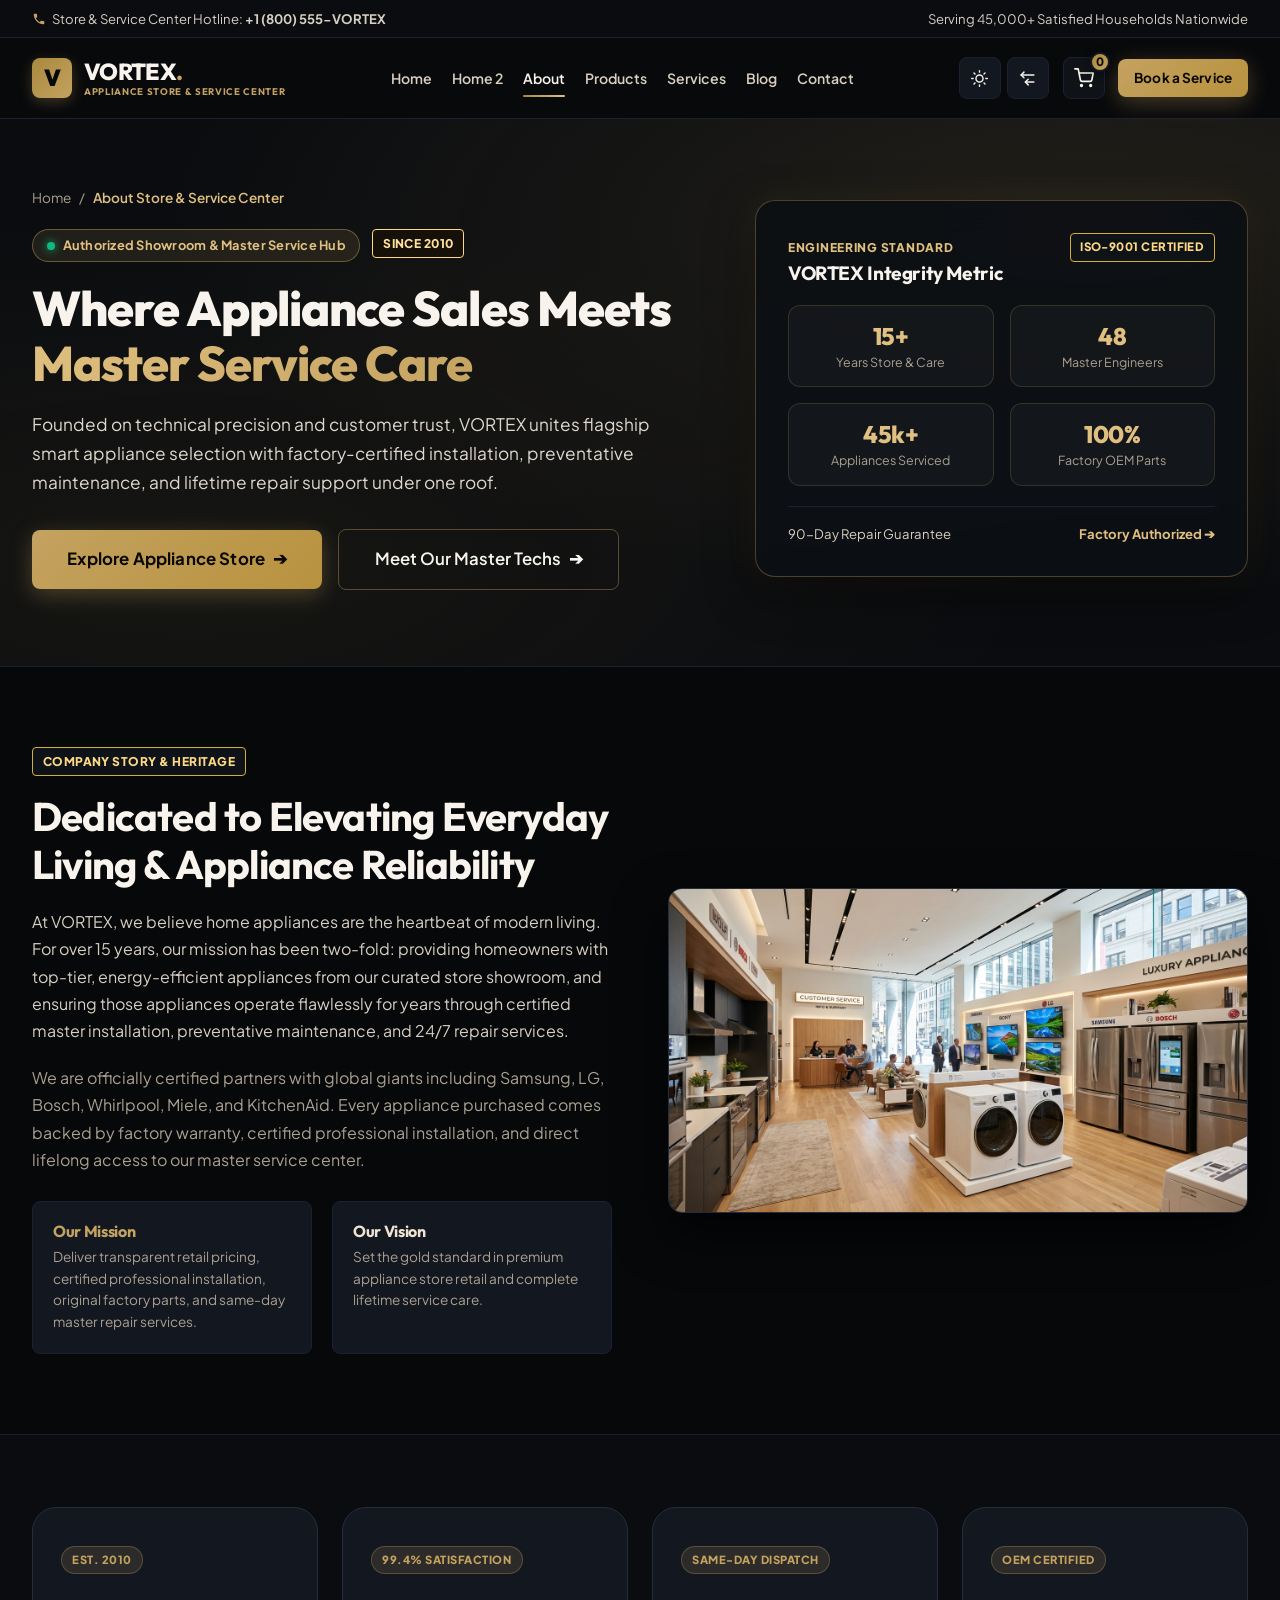
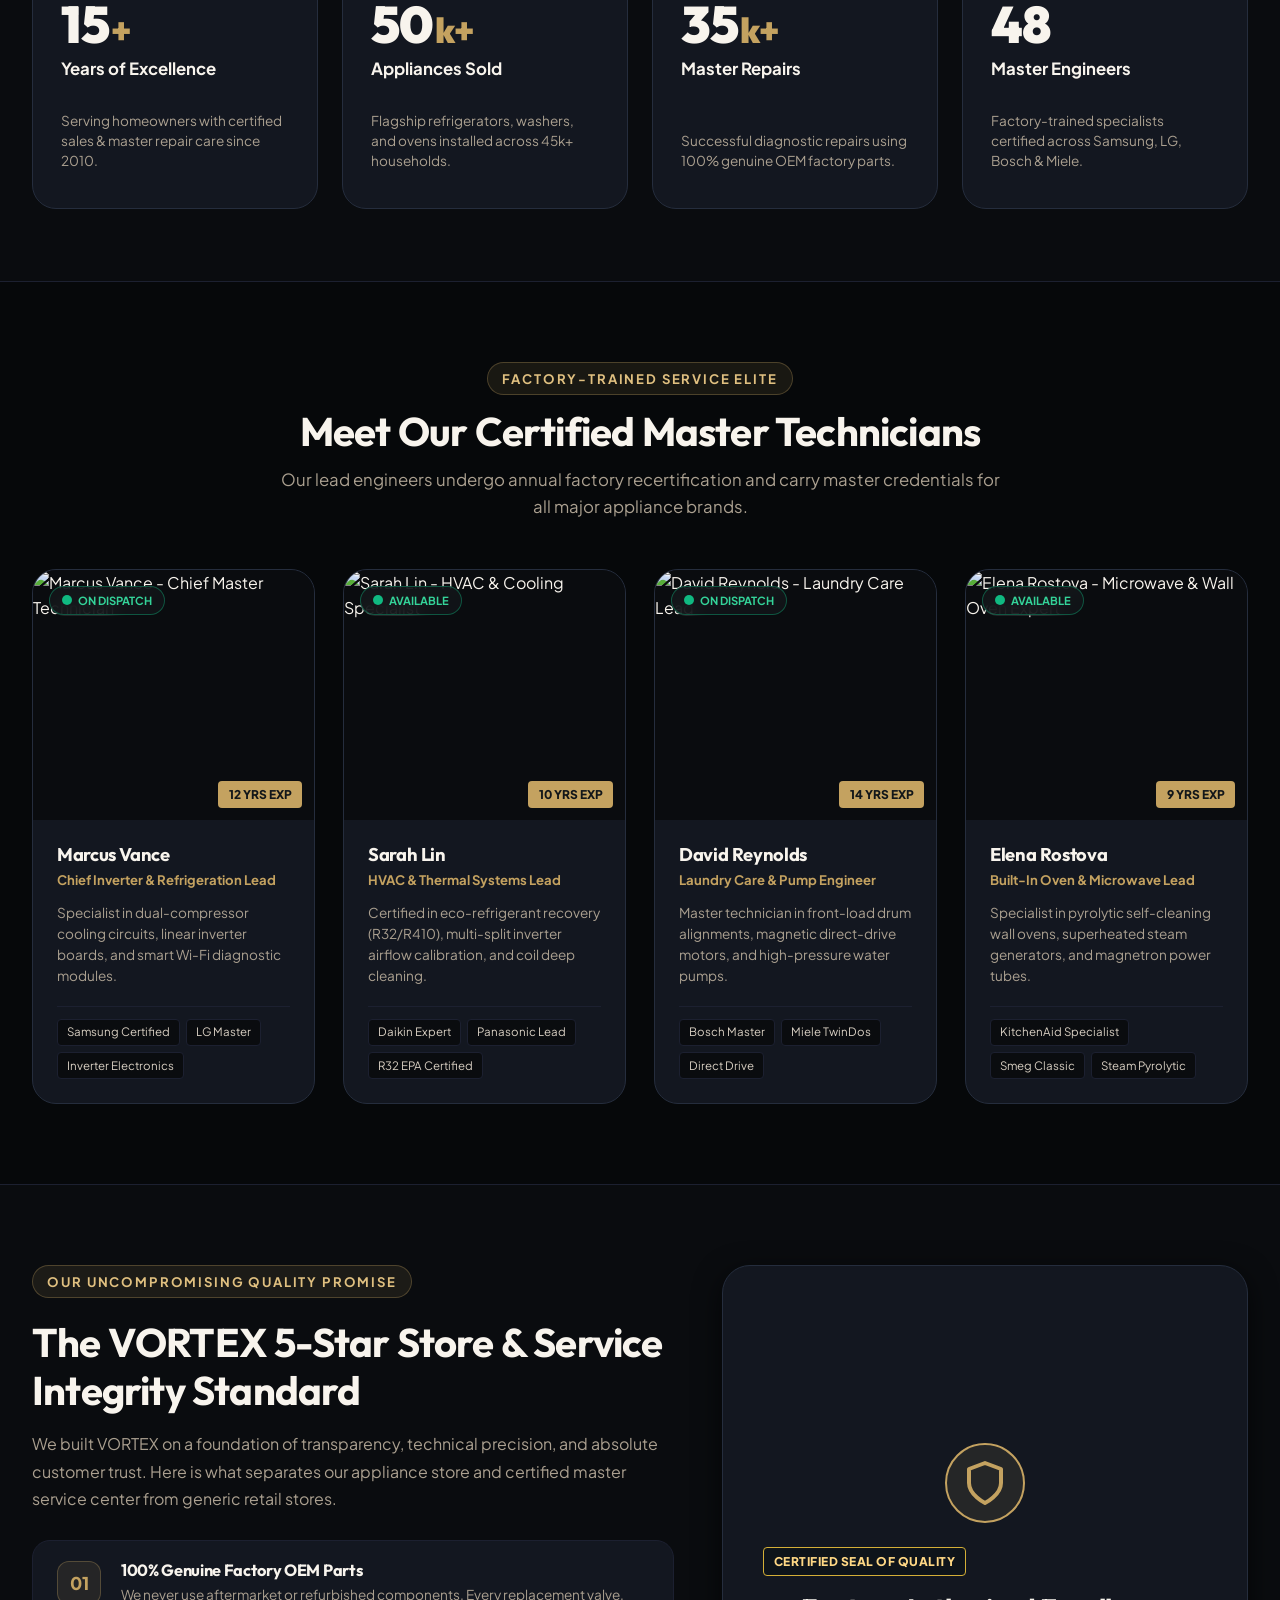
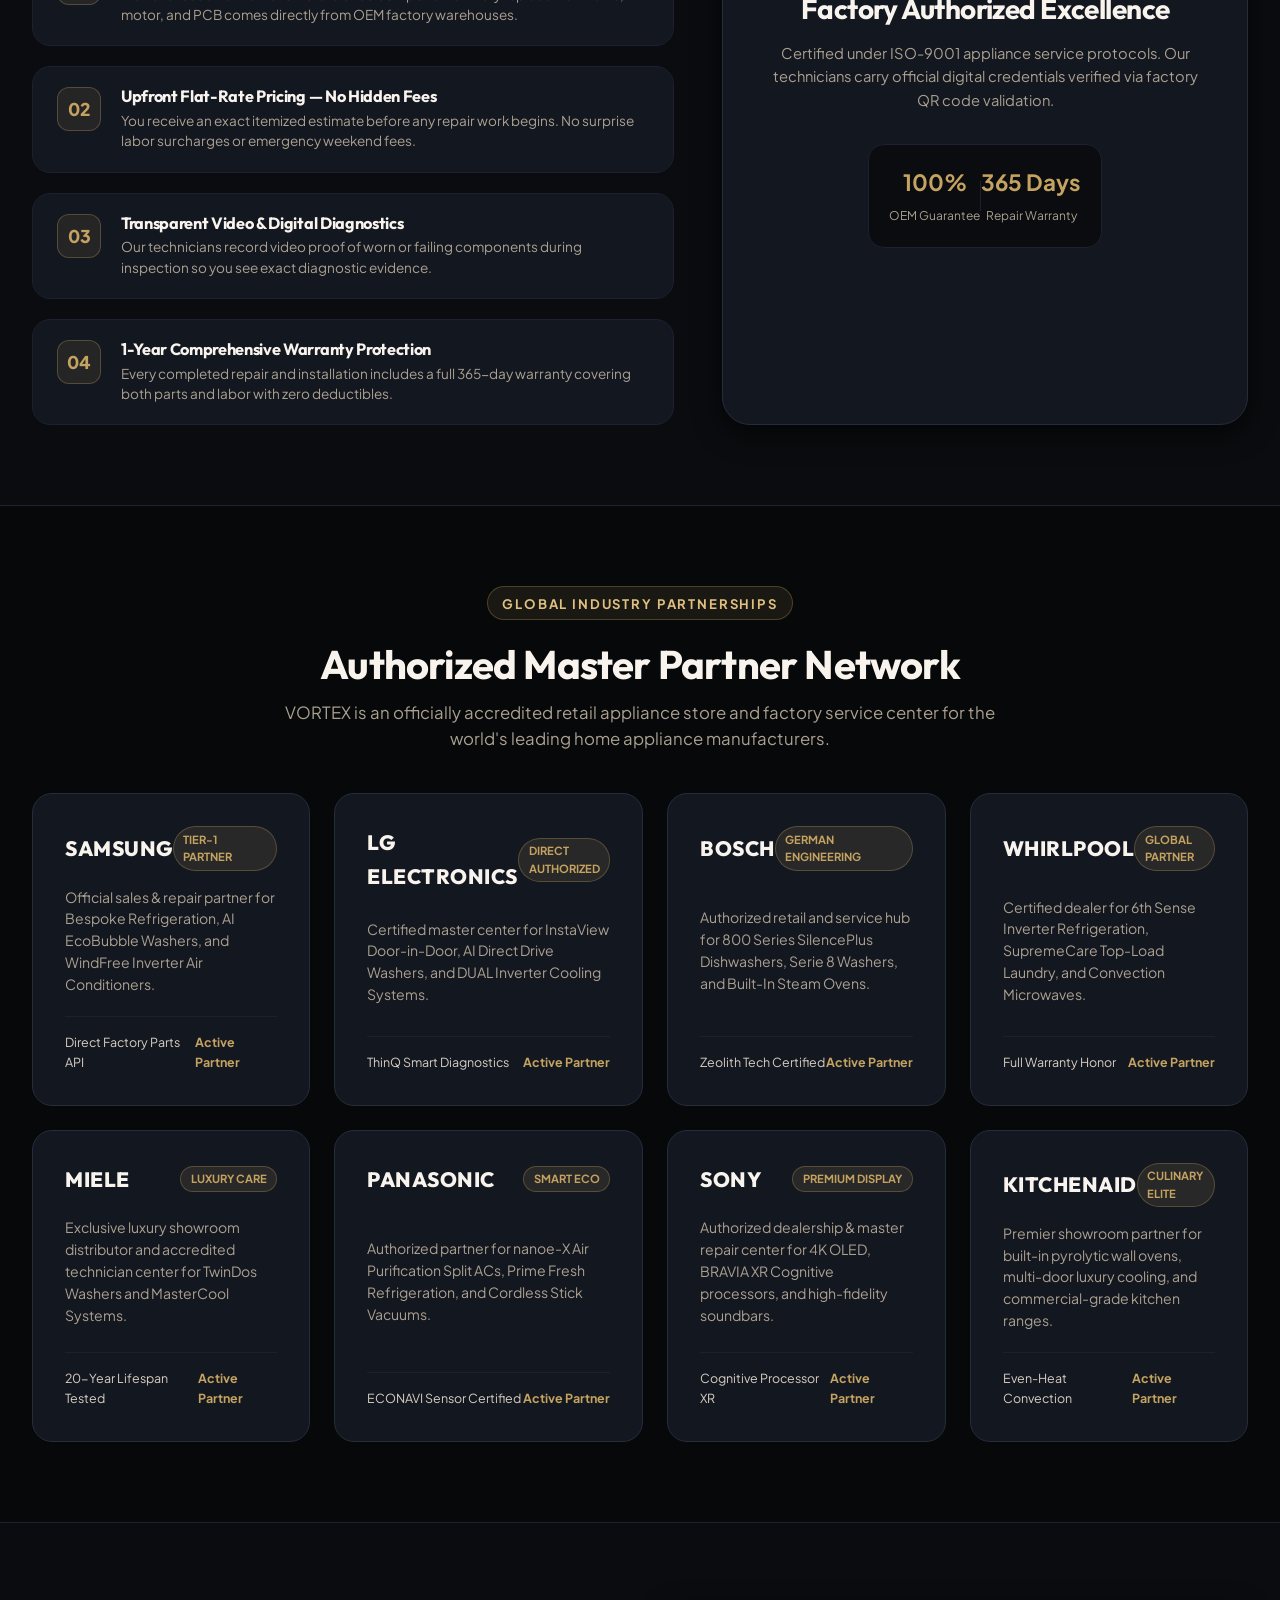
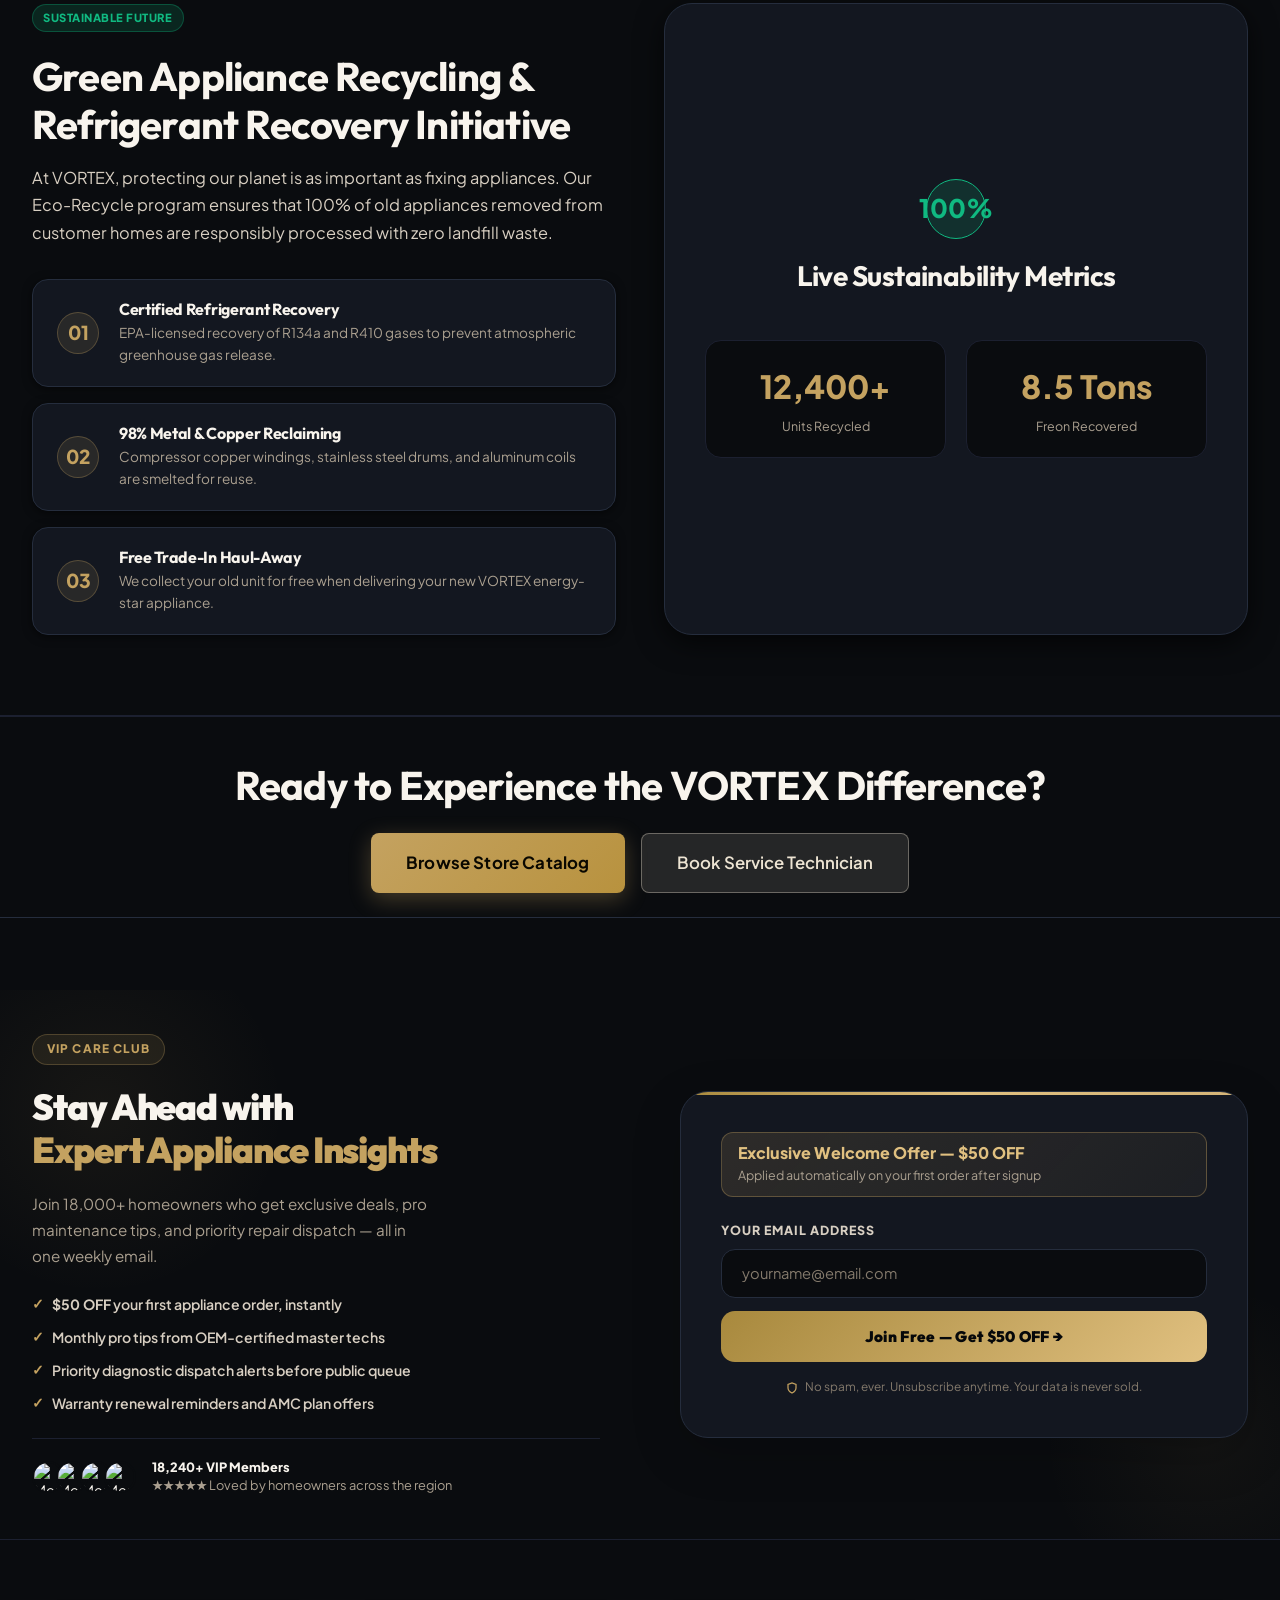
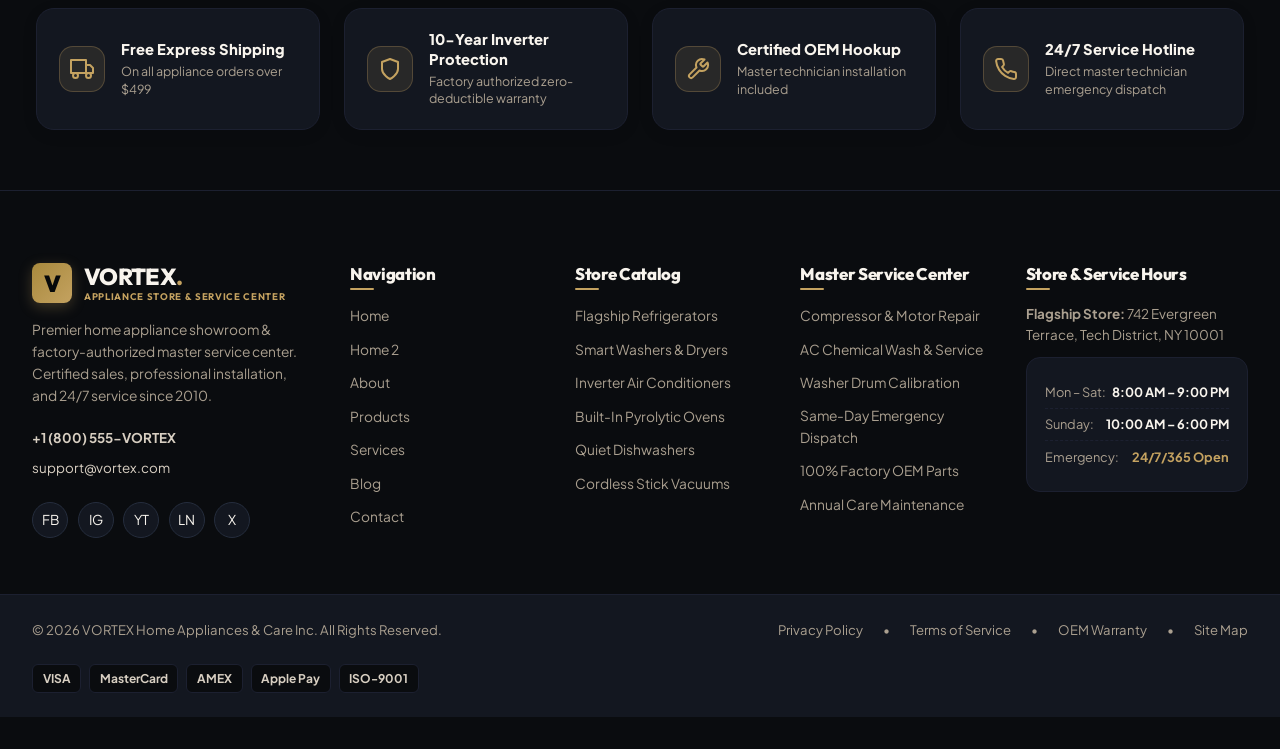
==== about.html @ 3c15d5d3 "final commit" ====
<!DOCTYPE html>
<html lang="en">
<head>
  <meta charset="UTF-8">
  <meta name="viewport" content="width=device-width, initial-scale=1.0">
  <title>About VORTEX - Home Appliance Store & Certified Service Center</title>
  <meta name="description" content="Learn about VORTEX, our 15+ years of experience as a premier home appliance store & certified master service center with factory-trained technicians and authorized brand partnerships.">
  <link rel="icon" type="image/svg+xml" href="assets/favicon.svg">
  <link rel="stylesheet" href="css/styles.css">
  <script src="js/theme.js"></script>
</head>
<body>

  <!-- Top Announcement Bar -->
  <!-- Top Announcement Bar -->
  <div class="top-bar">
    <div class="container top-bar-content">
      <div class="top-bar-left">
        <div class="top-bar-item">
          <svg width="14" height="14" fill="currentColor" viewBox="0 0 24 24">
            <path d="M6.62 10.79a15.053 15.053 0 006.59 6.59l2.2-2.2c.27-.27.67-.36 1.02-.24 1.12.37 2.33.57 3.57.57.55 0 1 .45 1 1V20c0 .55-.45 1-1 1-9.39 0-17-7.61-17-17 0-.55.45-1 1-1h3.5c.55 0 1 .45 1 1 0 1.25.2 2.45.57 3.57.11.35.03.74-.25 1.02l-2.2 2.2z"/>
          </svg>
          <span>Store &amp; Service Center Hotline: <strong>+1 (800) 555-VORTEX</strong></span>
        </div>
      </div>
      <div class="top-bar-right">
        <span>Serving 45,000+ Satisfied Households Nationwide</span>
      </div>
    </div>
  </div>

  <!-- Header Navigation -->
  <header class="site-header">
    <div class="container header-inner">
      <a href="index.html" class="brand-logo">
        <div class="logo-icon">V</div>
        <div class="logo-text">
          VORTEX<span>.</span>
          <span class="logo-tagline">Appliance Store & Service Center</span>
        </div>
      </a>

      <nav class="nav-menu">
        <a href="index.html" class="nav-link">Home</a>
        <a href="home2.html" class="nav-link">Home 2</a>
        <a href="about.html" class="nav-link active">About</a>
        <a href="products.html" class="nav-link">Products</a>
        <a href="services.html" class="nav-link">Services</a>
        <a href="blog.html" class="nav-link">Blog</a>
        <a href="contact.html" class="nav-link">Contact</a>
      </nav>

      <div class="header-actions">
        <div class="header-theme-controls" style="display:flex; align-items:center; gap:0.4rem;">
          <button class="btn-icon theme-toggle-btn" title="Toggle Theme" aria-label="Toggle Theme"></button>
          <button class="btn-icon dir-toggle-btn" title="Toggle Direction" aria-label="Toggle Direction"></button>
        </div>
        <a href="cart.html" class="header-cart-btn" id="header-cart-btn" title="View Shopping Cart">
          <svg width="20" height="20" fill="none" stroke="currentColor" stroke-width="2" stroke-linecap="round" stroke-linejoin="round" viewBox="0 0 24 24">
            <circle cx="9" cy="21" r="1"></circle>
            <circle cx="20" cy="21" r="1"></circle>
            <path d="M1 1h4l2.68 13.39a2 2 0 0 0 2 1.61h9.72a2 2 0 0 0 2-1.61L23 6H6"></path>
          </svg>
          <span class="cart-badge" id="header-cart-count">0</span>
        </a>
        <a href="services.html#booking" class="btn btn-sm btn-primary header-cta">Book a Service</a>
        <button class="btn-icon mobile-toggle" id="mobile-toggle-btn" title="Toggle Menu">☰</button>
      </div>
    </div>
  </header>

  <!-- Mobile Drawer -->
  <div class="mobile-nav-backdrop" id="mobile-backdrop"></div>
  <aside class="mobile-nav-drawer" id="mobile-drawer">
    <div class="mobile-nav-header">
      <a href="index.html" class="brand-logo">
        <div class="logo-icon">V</div>
        <div class="logo-text">
          VORTEX
          <span class="logo-tagline">Appliance Store & Service Center</span>
        </div>
      </a>
      <button class="btn-icon" id="mobile-close-btn">✕</button>
    </div>
    <div class="mobile-nav-links">
      <a href="index.html" class="mobile-nav-link">Home</a>
      <a href="home2.html" class="mobile-nav-link">Home 2 (Alt View)</a>
      <a href="about.html" class="mobile-nav-link active">About Store & Service Center</a>
      <a href="products.html" class="mobile-nav-link">Products & Showroom</a>
      <a href="services.html" class="mobile-nav-link">Services & Repair Booking</a>
      <a href="blog.html" class="mobile-nav-link">Appliance Blog & Guides</a>
      <a href="contact.html" class="mobile-nav-link">Contact Store & Service Hub</a>
    </div>
    <div class="mobile-drawer-cta-wrap">
      <a href="services.html#booking" class="mobile-drawer-booking-btn">
        <span>Book a Repair</span>
        <span>➔</span>
      </a>
    </div>
    <div class="mobile-drawer-utility">
      <button class="mobile-util-btn theme-toggle-btn" title="Toggle Theme" aria-label="Toggle Theme"></button>
      <button class="mobile-util-btn dir-toggle-btn" title="Toggle Direction" aria-label="Toggle Direction"></button>
    </div>
  </aside>

  <!-- Redesigned Modern About Hero -->
  <section class="page-hero-section">
    <div class="container page-hero-grid">
      <div>
        <div class="page-hero-breadcrumbs">
          <a href="index.html">Home</a> <span>/</span> <span class="current">About Store &amp; Service Center</span>
        </div>
        <div class="page-hero-badge-group">
          <span class="hero-status-pill"><span class="status-live-pulse"></span> Authorized Showroom &amp; Master Service Hub</span>
          <span class="badge badge-gold">Since 2010</span>
        </div>
        <h1 class="page-hero-title">
          Where Appliance Sales Meets <span class="text-teal">Master Service Care</span>
        </h1>
        <p class="page-hero-desc">
          Founded on technical precision and customer trust, VORTEX unites flagship smart appliance selection with factory-certified installation, preventative maintenance, and lifetime repair support under one roof.
        </p>
        <div class="page-hero-actions">
          <a href="products.html" class="btn btn-lg btn-primary" style="gap:0.5rem;">
            <span>Explore Appliance Store</span>
            <span>➔</span>
          </a>
          <a href="services.html#booking" class="btn btn-lg btn-secondary" style="gap:0.5rem;">
            <span>Meet Our Master Techs</span>
            <span>➔</span>
          </a>
        </div>
      </div>

      <!-- Right Credential Glass Showcase -->
      <div class="page-hero-card">
        <div style="display:flex; justify-content:space-between; align-items:center; margin-bottom:1.25rem;">
          <div>
            <span style="font-size:0.75rem; text-transform:uppercase; letter-spacing:0.06em; color:var(--accent-teal-light); font-weight:800;">Engineering Standard</span>
            <h3 style="font-size:1.2rem; color:var(--text-primary); margin:0.2rem 0 0 0;">VORTEX Integrity Metric</h3>
          </div>
          <span class="badge badge-teal" style="font-size:0.72rem;">ISO-9001 Certified</span>
        </div>

        <div class="page-hero-stat-grid">
          <div class="page-hero-stat-box">
            <h4>15+</h4>
            <p>Years Store &amp; Care</p>
          </div>
          <div class="page-hero-stat-box">
            <h4>48</h4>
            <p>Master Engineers</p>
          </div>
          <div class="page-hero-stat-box">
            <h4>45k+</h4>
            <p>Appliances Serviced</p>
          </div>
          <div class="page-hero-stat-box">
            <h4>100%</h4>
            <p>Factory OEM Parts</p>
          </div>
        </div>

        <div style="margin-top:1.25rem; padding-top:1rem; border-top:1px solid var(--border-subtle); display:flex; align-items:center; justify-content:space-between; font-size:0.82rem; color:var(--text-secondary);">
          <span>90-Day Repair Guarantee</span>
          <span style="color:var(--accent-teal-light); font-weight:700;">Factory Authorized ➔</span>
        </div>
      </div>
    </div>
  </section>

  <!-- Story & Mission Grid -->
  <section style="padding:5rem 0;">
    <div class="container story-two-col">
      <div>
        <span class="badge badge-teal" style="margin-bottom:1rem;">Company Story & Heritage</span>
        <h2 class="heading-lg" style="margin-bottom:1.25rem;">Dedicated to Elevating Everyday Living & Appliance Reliability</h2>
        <p style="color:var(--text-secondary); line-height:1.7; margin-bottom:1.25rem;">
          At VORTEX, we believe home appliances are the heartbeat of modern living. For over 15 years, our mission has been two-fold: providing homeowners with top-tier, energy-efficient appliances from our curated store showroom, and ensuring those appliances operate flawlessly for years through certified master installation, preventative maintenance, and 24/7 repair services.
        </p>
        <p style="color:var(--text-muted); line-height:1.7; margin-bottom:1.75rem;">
          We are officially certified partners with global giants including Samsung, LG, Bosch, Whirlpool, Miele, and KitchenAid. Every appliance purchased comes backed by factory warranty, certified professional installation, and direct lifelong access to our master service center.
        </p>
        
        <div style="display:grid; grid-template-columns:1fr 1fr; gap:1.25rem;">
          <div style="background:var(--bg-card); padding:1.25rem; border-radius:var(--radius-md); border:1px solid var(--border-subtle);">
            <h4 style="color:var(--accent-teal); margin-bottom:0.3rem;">Our Mission</h4>
            <p style="font-size:0.85rem; color:var(--text-muted);">Deliver transparent retail pricing, certified professional installation, original factory parts, and same-day master repair services.</p>
          </div>
          <div style="background:var(--bg-card); padding:1.25rem; border-radius:var(--radius-md); border:1px solid var(--border-subtle);">
            <h4 style="color:var(--accent-beige); margin-bottom:0.3rem;">Our Vision</h4>
            <p style="font-size:0.85rem; color:var(--text-muted);">Set the gold standard in premium appliance store retail and complete lifetime service care.</p>
          </div>
        </div>
      </div>

      <div style="border-radius:var(--radius-lg); overflow:hidden; border:1px solid var(--border-medium); box-shadow:var(--shadow-lg);">
        <img src="assets/appliance_store_bright.jpg" alt="VORTEX Flagship Store Showroom and Master Service Team" style="width:100%; height:100%; object-fit:cover; display:block;">
      </div>
    </div>
  </section>

  <!-- ==========================================================================
       REDESIGNED SECTION 1: LIVE SHOWROOM & SERVICE IMPACT METRICS
       ========================================================================== -->
  <section class="about-stats-section">
    <div class="container">
      <div class="about-stats-grid">
        
        <div class="about-stat-card">
          <div class="about-stat-header">
            <span class="stat-chip-badge chip-teal">EST. 2010</span>
          </div>
          <div class="about-stat-number">15<span>+</span></div>
          <div class="about-stat-label">Years of Excellence</div>
          <p class="about-stat-desc">Serving homeowners with certified sales & master repair care since 2010.</p>
        </div>

        <div class="about-stat-card">
          <div class="about-stat-header">
            <span class="stat-chip-badge chip-teal">99.4% SATISFACTION</span>
          </div>
          <div class="about-stat-number">50<span>k+</span></div>
          <div class="about-stat-label">Appliances Sold</div>
          <p class="about-stat-desc">Flagship refrigerators, washers, and ovens installed across 45k+ households.</p>
        </div>

        <div class="about-stat-card">
          <div class="about-stat-header">
            <span class="stat-chip-badge chip-teal">SAME-DAY DISPATCH</span>
          </div>
          <div class="about-stat-number">35<span>k+</span></div>
          <div class="about-stat-label">Master Repairs</div>
          <p class="about-stat-desc">Successful diagnostic repairs using 100% genuine OEM factory parts.</p>
        </div>

        <div class="about-stat-card">
          <div class="about-stat-header">
            <span class="stat-chip-badge chip-teal">OEM CERTIFIED</span>
          </div>
          <div class="about-stat-number">48</div>
          <div class="about-stat-label">Master Engineers</div>
          <p class="about-stat-desc">Factory-trained specialists certified across Samsung, LG, Bosch & Miele.</p>
        </div>

      </div>
    </div>
  </section>

  <!-- ==========================================================================
       REDESIGNED SECTION 2: CERTIFIED MASTER TECHNICIANS SPOTLIGHT
       ========================================================================== -->
  <section class="about-experts-section">
    <div class="container">
      <div class="section-header">
        <span class="section-subtitle">Factory-Trained Service Elite</span>
        <h2 class="heading-lg section-title">Meet Our Certified Master Technicians</h2>
        <p class="section-desc">Our lead engineers undergo annual factory recertification and carry master credentials for all major appliance brands.</p>
      </div>

      <div class="about-experts-grid">
        
        <div class="expert-card">
          <div class="expert-avatar-wrap">
            <img src="https://images.unsplash.com/photo-1581092160607-ee22621dd758?auto=format&fit=crop&w=600&q=90" alt="Marcus Vance - Chief Master Technician" loading="lazy">
            <div class="expert-status-pill"><span class="pulse-indicator"></span> ON DISPATCH</div>
            <div class="expert-exp-badge">12 YRS EXP</div>
          </div>
          <div class="expert-body">
            <h3 class="expert-name">Marcus Vance</h3>
            <div class="expert-role">Chief Inverter &amp; Refrigeration Lead</div>
            <p class="expert-bio">Specialist in dual-compressor cooling circuits, linear inverter boards, and smart Wi-Fi diagnostic modules.</p>
            <div class="expert-skills">
              <span class="skill-tag">Samsung Certified</span>
              <span class="skill-tag">LG Master</span>
              <span class="skill-tag">Inverter Electronics</span>
            </div>
          </div>
        </div>

        <div class="expert-card">
          <div class="expert-avatar-wrap">
            <img src="https://images.unsplash.com/photo-1573496359142-b8d87734a5a2?auto=format&fit=crop&w=600&q=90" alt="Sarah Lin - HVAC &amp; Cooling Specialist" style="object-position: center top;" loading="lazy">
            <div class="expert-status-pill"><span class="pulse-indicator"></span> AVAILABLE</div>
            <div class="expert-exp-badge">10 YRS EXP</div>
          </div>
          <div class="expert-body">
            <h3 class="expert-name">Sarah Lin</h3>
            <div class="expert-role">HVAC &amp; Thermal Systems Lead</div>
            <p class="expert-bio">Certified in eco-refrigerant recovery (R32/R410), multi-split inverter airflow calibration, and coil deep cleaning.</p>
            <div class="expert-skills">
              <span class="skill-tag">Daikin Expert</span>
              <span class="skill-tag">Panasonic Lead</span>
              <span class="skill-tag">R32 EPA Certified</span>
            </div>
          </div>
        </div>

        <div class="expert-card">
          <div class="expert-avatar-wrap">
            <img src="https://images.unsplash.com/photo-1537368910025-700350fe46c7?auto=format&fit=crop&w=600&q=90" alt="David Reynolds - Laundry Care Lead" loading="lazy">
            <div class="expert-status-pill"><span class="pulse-indicator"></span> ON DISPATCH</div>
            <div class="expert-exp-badge">14 YRS EXP</div>
          </div>
          <div class="expert-body">
            <h3 class="expert-name">David Reynolds</h3>
            <div class="expert-role">Laundry Care &amp; Pump Engineer</div>
            <p class="expert-bio">Master technician in front-load drum alignments, magnetic direct-drive motors, and high-pressure water pumps.</p>
            <div class="expert-skills">
              <span class="skill-tag">Bosch Master</span>
              <span class="skill-tag">Miele TwinDos</span>
              <span class="skill-tag">Direct Drive</span>
            </div>
          </div>
        </div>

        <div class="expert-card">
          <div class="expert-avatar-wrap">
            <img src="https://images.unsplash.com/photo-1580489944761-15a19d654956?auto=format&fit=crop&w=600&q=90" alt="Elena Rostova - Microwave &amp; Wall Oven Expert" style="object-position: center 55%;" loading="lazy">
            <div class="expert-status-pill"><span class="pulse-indicator"></span> AVAILABLE</div>
            <div class="expert-exp-badge">9 YRS EXP</div>
          </div>
          <div class="expert-body">
            <h3 class="expert-name">Elena Rostova</h3>
            <div class="expert-role">Built-In Oven &amp; Microwave Lead</div>
            <p class="expert-bio">Specialist in pyrolytic self-cleaning wall ovens, superheated steam generators, and magnetron power tubes.</p>
            <div class="expert-skills">
              <span class="skill-tag">KitchenAid Specialist</span>
              <span class="skill-tag">Smeg Classic</span>
              <span class="skill-tag">Steam Pyrolytic</span>
            </div>
          </div>
        </div>

      </div>
    </div>
  </section>

  <!-- ==========================================================================
       NEW UNIQUE SECTION 1: VORTEX 5-STAR QUALITY STANDARD & GUARANTEE
       ========================================================================== -->
  <section class="quality-standard-section">
    <div class="container">
      <div class="quality-grid">
        <div>
          <span class="section-subtitle">Our Uncompromising Quality Promise</span>
          <h2 class="heading-lg" style="margin-top:0.5rem; margin-bottom:1rem;">
            The VORTEX 5-Star Store & Service Integrity Standard
          </h2>
          <p style="color:var(--text-muted); line-height:1.7;">
            We built VORTEX on a foundation of transparency, technical precision, and absolute customer trust. Here is what separates our appliance store and certified master service center from generic retail stores.
          </p>

          <div class="quality-promises-list">
            <div class="quality-promise-item">
              <div class="promise-num-box">01</div>
              <div class="promise-text">
                <h4>100% Genuine Factory OEM Parts</h4>
                <p>We never use aftermarket or refurbished components. Every replacement valve, motor, and PCB comes directly from OEM factory warehouses.</p>
              </div>
            </div>

            <div class="quality-promise-item">
              <div class="promise-num-box">02</div>
              <div class="promise-text">
                <h4>Upfront Flat-Rate Pricing — No Hidden Fees</h4>
                <p>You receive an exact itemized estimate before any repair work begins. No surprise labor surcharges or emergency weekend fees.</p>
              </div>
            </div>

            <div class="quality-promise-item">
              <div class="promise-num-box">03</div>
              <div class="promise-text">
                <h4>Transparent Video & Digital Diagnostics</h4>
                <p>Our technicians record video proof of worn or failing components during inspection so you see exact diagnostic evidence.</p>
              </div>
            </div>

            <div class="quality-promise-item">
              <div class="promise-num-box">04</div>
              <div class="promise-text">
                <h4>1-Year Comprehensive Warranty Protection</h4>
                <p>Every completed repair and installation includes a full 365-day warranty covering both parts and labor with zero deductibles.</p>
              </div>
            </div>
          </div>
        </div>

        <div class="quality-certificate-card">
          <div class="seal-icon-wrap" style="display:flex; align-items:center; justify-content:center;">
            <svg width="48" height="48" viewBox="0 0 24 24" fill="none" stroke="currentColor" stroke-width="2" stroke-linecap="round" stroke-linejoin="round" style="color:var(--accent-teal);"><path d="M12 22s8-4 8-10V5l-8-3-8 3v7c0 6 8 10 8 10z"></path></svg>
          </div>
          <span class="badge badge-teal" style="margin-bottom:1rem;">Certified Seal of Quality</span>
          <h3 class="heading-md" style="margin-bottom:1rem;">Factory Authorized Excellence</h3>
          <p style="color:var(--text-muted); font-size:0.92rem; line-height:1.6; margin-bottom:2rem;">
            Certified under ISO-9001 appliance service protocols. Our technicians carry official digital credentials verified via factory QR code validation.
          </p>
          
          <div style="background:var(--bg-secondary); border:1px solid var(--border-subtle); border-radius:16px; padding:1.25rem; display:flex; align-items:center; justify-content:space-around;">
            <div>
              <strong style="color:var(--accent-teal); font-size:1.4rem; display:block;">100%</strong>
              <span style="font-size:0.75rem; color:var(--text-muted);">OEM Guarantee</span>
            </div>
            <div style="width:1px; height:30px; background:var(--border-subtle);"></div>
            <div>
              <strong style="color:var(--accent-teal); font-size:1.4rem; display:block;">365 Days</strong>
              <span style="font-size:0.75rem; color:var(--text-muted);">Repair Warranty</span>
            </div>
          </div>
        </div>
      </div>
    </div>
  </section>

  <!-- ==========================================================================
       NEW UNIQUE SECTION 2: AUTHORIZED BRAND PARTNERSHIPS HUB
       ========================================================================== -->
  <section class="partnerships-section">
    <div class="container">
      <div style="text-align:center; max-width:720px; margin:0 auto;">
        <span class="section-subtitle">Global Industry Partnerships</span>
        <h2 class="heading-lg" style="margin-top:0.5rem; margin-bottom:0.75rem;">
          Authorized Master Partner Network
        </h2>
        <p class="section-desc">
          VORTEX is an officially accredited retail appliance store and factory service center for the world's leading home appliance manufacturers.
        </p>
      </div>

      <div class="partnerships-grid">
        <div class="partner-card">
          <div class="partner-header">
            <span class="partner-name">SAMSUNG</span>
            <span class="partner-tier-tag">TIER-1 PARTNER</span>
          </div>
          <p>Official sales & repair partner for Bespoke Refrigeration, AI EcoBubble Washers, and WindFree Inverter Air Conditioners.</p>
          <div class="partner-footer">
            <span>Direct Factory Parts API</span>
            <strong style="color:var(--accent-teal);">Active Partner</strong>
          </div>
        </div>

        <div class="partner-card">
          <div class="partner-header">
            <span class="partner-name">LG ELECTRONICS</span>
            <span class="partner-tier-tag">DIRECT AUTHORIZED</span>
          </div>
          <p>Certified master center for InstaView Door-in-Door, AI Direct Drive Washers, and DUAL Inverter Cooling Systems.</p>
          <div class="partner-footer">
            <span>ThinQ Smart Diagnostics</span>
            <strong style="color:var(--accent-teal);">Active Partner</strong>
          </div>
        </div>

        <div class="partner-card">
          <div class="partner-header">
            <span class="partner-name">BOSCH</span>
            <span class="partner-tier-tag">GERMAN ENGINEERING</span>
          </div>
          <p>Authorized retail and service hub for 800 Series SilencePlus Dishwashers, Serie 8 Washers, and Built-In Steam Ovens.</p>
          <div class="partner-footer">
            <span>Zeolith Tech Certified</span>
            <strong style="color:var(--accent-teal);">Active Partner</strong>
          </div>
        </div>

        <div class="partner-card">
          <div class="partner-header">
            <span class="partner-name">WHIRLPOOL</span>
            <span class="partner-tier-tag">GLOBAL PARTNER</span>
          </div>
          <p>Certified dealer for 6th Sense Inverter Refrigeration, SupremeCare Top-Load Laundry, and Convection Microwaves.</p>
          <div class="partner-footer">
            <span>Full Warranty Honor</span>
            <strong style="color:var(--accent-teal);">Active Partner</strong>
          </div>
        </div>

        <div class="partner-card">
          <div class="partner-header">
            <span class="partner-name">MIELE</span>
            <span class="partner-tier-tag">LUXURY CARE</span>
          </div>
          <p>Exclusive luxury showroom distributor and accredited technician center for TwinDos Washers and MasterCool Systems.</p>
          <div class="partner-footer">
            <span>20-Year Lifespan Tested</span>
            <strong style="color:var(--accent-teal);">Active Partner</strong>
          </div>
        </div>

        <div class="partner-card">
          <div class="partner-header">
            <span class="partner-name">PANASONIC</span>
            <span class="partner-tier-tag">SMART ECO</span>
          </div>
          <p>Authorized partner for nanoe-X Air Purification Split ACs, Prime Fresh Refrigeration, and Cordless Stick Vacuums.</p>
          <div class="partner-footer">
            <span>ECONAVI Sensor Certified</span>
            <strong style="color:var(--accent-teal);">Active Partner</strong>
          </div>
        </div>

        <div class="partner-card">
          <div class="partner-header">
            <span class="partner-name">SONY</span>
            <span class="partner-tier-tag">PREMIUM DISPLAY</span>
          </div>
          <p>Authorized dealership &amp; master repair center for 4K OLED, BRAVIA XR Cognitive processors, and high-fidelity soundbars.</p>
          <div class="partner-footer">
            <span>Cognitive Processor XR</span>
            <strong style="color:var(--accent-teal);">Active Partner</strong>
          </div>
        </div>

        <div class="partner-card">
          <div class="partner-header">
            <span class="partner-name">KITCHENAID</span>
            <span class="partner-tier-tag">CULINARY ELITE</span>
          </div>
          <p>Premier showroom partner for built-in pyrolytic wall ovens, multi-door luxury cooling, and commercial-grade kitchen ranges.</p>
          <div class="partner-footer">
            <span>Even-Heat Convection</span>
            <strong style="color:var(--accent-teal);">Active Partner</strong>
          </div>
        </div>
      </div>
    </div>
  </section>

  <!-- ==========================================================================
       NEW UNIQUE SECTION 3: GREEN TECH & RECYCLING INITIATIVE
       ========================================================================== -->
  <section class="eco-initiative-section">
    <div class="container">
      <div class="eco-initiative-grid">
        <div>
          <span class="stat-chip-badge chip-green" style="margin-bottom:0.75rem; display:inline-block;">Sustainable Future</span>
          <h2 class="heading-lg" style="margin-top:0.5rem; margin-bottom:1rem;">
            Green Appliance Recycling & Refrigerant Recovery Initiative
          </h2>
          <p style="color:var(--text-secondary); line-height:1.7; font-size:1.02rem;">
            At VORTEX, protecting our planet is as important as fixing appliances. Our Eco-Recycle program ensures that 100% of old appliances removed from customer homes are responsibly processed with zero landfill waste.
          </p>

          <div class="eco-flow-steps">
            <div class="eco-step-box">
              <div class="eco-step-num">01</div>
              <div>
                <h4 style="color:var(--text-primary); font-size:1rem; margin-bottom:0.2rem;">Certified Refrigerant Recovery</h4>
                <p style="color:var(--text-muted); font-size:0.85rem;">EPA-licensed recovery of R134a and R410 gases to prevent atmospheric greenhouse gas release.</p>
              </div>
            </div>

            <div class="eco-step-box">
              <div class="eco-step-num">02</div>
              <div>
                <h4 style="color:var(--text-primary); font-size:1rem; margin-bottom:0.2rem;">98% Metal & Copper Reclaiming</h4>
                <p style="color:var(--text-muted); font-size:0.85rem;">Compressor copper windings, stainless steel drums, and aluminum coils are smelted for reuse.</p>
              </div>
            </div>

            <div class="eco-step-box">
              <div class="eco-step-num">03</div>
              <div>
                <h4 style="color:var(--text-primary); font-size:1rem; margin-bottom:0.2rem;">Free Trade-In Haul-Away</h4>
                <p style="color:var(--text-muted); font-size:0.85rem;">We collect your old unit for free when delivering your new VORTEX energy-star appliance.</p>
              </div>
            </div>
          </div>
        </div>

        <div class="eco-metrics-card">
          <div style="width:60px; height:60px; border-radius:50%; background:rgba(16,185,129,0.15); border:1.5px solid #10b981; color:#10b981; display:flex; align-items:center; justify-content:center; margin:0 auto 1.25rem; font-size:1.6rem; font-weight:800;">
            100%
          </div>
          <h3 class="heading-md" style="margin-bottom:1rem;">Live Sustainability Metrics</h3>
          
          <div class="eco-metrics-subgrid">
            <div style="background:var(--bg-secondary); border:1px solid var(--border-subtle); padding:1.25rem; border-radius:16px;">
              <div style="font-size:2rem; font-weight:900; color:var(--accent-teal);">12,400+</div>
              <div style="font-size:0.78rem; color:var(--text-muted); margin-top:0.3rem;">Units Recycled</div>
            </div>
            <div style="background:var(--bg-secondary); border:1px solid var(--border-subtle); padding:1.25rem; border-radius:16px;">
              <div style="font-size:2rem; font-weight:900; color:var(--accent-teal);">8.5 Tons</div>
              <div style="font-size:0.78rem; color:var(--text-muted); margin-top:0.3rem;">Freon Recovered</div>
            </div>
          </div>
        </div>
      </div>
    </div>
  </section>

  <!-- CTA -->
  <section style="padding:2.75rem 0 1.5rem 0; background:var(--bg-secondary); border-top:1px solid var(--border-subtle);">
    <div class="container" style="text-align:center;">
      <h2 class="heading-lg" style="margin-bottom:1rem;">Ready to Experience the VORTEX Difference?</h2>
      <div style="display:flex; justify-content:center; gap:1rem; flex-wrap:wrap; margin-top:1.5rem;">
        <a href="products.html" class="btn btn-lg btn-primary">Browse Store Catalog</a>
        <a href="services.html#booking" class="btn btn-lg btn-beige">Book Service Technician</a>
      </div>
    </div>
  </section>

  <!-- ==========================================================================
       ULTRA-PROFESSIONAL SITE FOOTER
       ========================================================================== -->
  <footer class="site-footer">
    
        
    <!-- ═══ REDESIGNED NEWSLETTER ═══ -->
    <section class="newsletter-section" id="newsletter">
      <div class="container newsletter-inner">

        <!-- Left: Editorial Content -->
        <div class="newsletter-left">
          <span class="newsletter-eyebrow">VIP Care Club</span>
          <h2 class="newsletter-headline">Stay Ahead with<br><span>Expert Appliance Insights</span></h2>
          <p class="newsletter-subtext">Join 18,000+ homeowners who get exclusive deals, pro maintenance tips, and priority repair dispatch — all in one weekly email.</p>

          <div class="newsletter-perks">
            <div class="newsletter-perk">
              <span><strong>$50 OFF</strong> your first appliance order, instantly</span>
            </div>
            <div class="newsletter-perk">
              <span>Monthly pro tips from OEM-certified master techs</span>
            </div>
            <div class="newsletter-perk">
              <span>Priority diagnostic dispatch alerts before public queue</span>
            </div>
            <div class="newsletter-perk">
              <span>Warranty renewal reminders and AMC plan offers</span>
            </div>
          </div>

          <div class="newsletter-social-proof">
            <div class="newsletter-avatars">
              <img src="https://images.unsplash.com/photo-1534528741775-53994a69daeb?auto=format&fit=crop&w=80&q=80" alt="Member">
              <img src="https://images.unsplash.com/photo-1507003211169-0a1dd7228f2d?auto=format&fit=crop&w=80&q=80" alt="Member">
              <img src="https://images.unsplash.com/photo-1544005313-94ddf0286df2?auto=format&fit=crop&w=80&q=80" alt="Member">
              <img src="https://images.unsplash.com/photo-1506794778202-cad84cf45f1d?auto=format&fit=crop&w=80&q=80" alt="Member">
            </div>
            <div class="newsletter-proof-text">
              <strong>18,240+ VIP Members</strong><br>
              ★★★★★ Loved by homeowners across the region
            </div>
          </div>
        </div>

        <!-- Right: Form Card -->
        <div class="newsletter-right">
          <div class="newsletter-offer-badge">
            <div class="newsletter-offer-text">
              <strong>Exclusive Welcome Offer — $50 OFF</strong>
              <span>Applied automatically on your first order after signup</span>
            </div>
          </div>

          <form onsubmit="event.preventDefault(); this.innerHTML='<div style=\'text-align:center; padding:1.5rem 0;\'><div style=\'color:var(--accent-teal); margin-bottom:0.75rem;\'><svg width=\'36\' height=\'36\' viewBox=\'0 0 24 24\' fill=\'none\' stroke=\'currentColor\' stroke-width=\'2\'><path d=\'M22 11.08V12a10 10 0 1 1-5.93-9.14\'/><polyline points=\'22 4 12 14.01 9 11.01\'/></svg></div><div style=\'font-weight:800; color:var(--accent-teal); font-size:1.05rem;\'>You\'re in! Welcome to the VIP Club.</div><p style=\'color:var(--text-muted); font-size:0.88rem; margin-top:0.5rem;\'>Check your inbox for your $50 coupon code.</p></div>';">
            <label class="newsletter-form-label">Your email address</label>
            <div class="newsletter-field">
              <input type="email" class="newsletter-email-input" placeholder="yourname@email.com" required autocomplete="email">
            </div>
            <button type="submit" class="newsletter-submit">Join Free — Get $50 OFF →</button>
          </form>

          <div class="newsletter-privacy">
            <svg width="12" height="12" viewBox="0 0 24 24" fill="none" stroke="currentColor" stroke-width="2.5"><path d="M12 22s8-4 8-10V5l-8-3-8 3v7c0 6 8 10 8 10z"/></svg>
            No spam, ever. Unsubscribe anytime. Your data is never sold.
          </div>
        </div>

      </div>
    </section>
    

    <!-- Layer 2: 4 Service Guarantees -->
    <div class="footer-guarantee-bar">
      <div class="container">
        <div class="guarantee-grid">
          <div class="guarantee-card">
            <div class="guarantee-icon-box" style="display:flex; align-items:center; justify-content:center;">
              <svg width="24" height="24" viewBox="0 0 24 24" fill="none" stroke="currentColor" stroke-width="2" stroke-linecap="round" stroke-linejoin="round" style="color:var(--accent-teal);"><rect x="1" y="3" width="15" height="13"></rect><polygon points="16 8 20 8 23 11 23 16 16 16 16 8"></polygon><circle cx="5.5" cy="18.5" r="2.5"></circle><circle cx="18.5" cy="18.5" r="2.5"></circle></svg>
            </div>
            <div class="guarantee-text">
              <strong>Free Express Shipping</strong>
              <span>On all appliance orders over $499</span>
            </div>
          </div>
          <div class="guarantee-card">
            <div class="guarantee-icon-box" style="display:flex; align-items:center; justify-content:center;">
              <svg width="24" height="24" viewBox="0 0 24 24" fill="none" stroke="currentColor" stroke-width="2" stroke-linecap="round" stroke-linejoin="round" style="color:var(--accent-teal);"><path d="M12 22s8-4 8-10V5l-8-3-8 3v7c0 6 8 10 8 10z"></path></svg>
            </div>
            <div class="guarantee-text">
              <strong>10-Year Inverter Protection</strong>
              <span>Factory authorized zero-deductible warranty</span>
            </div>
          </div>
          <div class="guarantee-card">
            <div class="guarantee-icon-box" style="display:flex; align-items:center; justify-content:center;">
              <svg width="24" height="24" viewBox="0 0 24 24" fill="none" stroke="currentColor" stroke-width="2" stroke-linecap="round" stroke-linejoin="round" style="color:var(--accent-teal);"><path d="M14.7 6.3a1 1 0 0 0 0 1.4l1.6 1.6a1 1 0 0 0 1.4 0l3.77-3.77a6 6 0 0 1-7.94 7.94l-6.91 6.91a2.12 2.12 0 0 1-3-3l6.91-6.91a6 6 0 0 1 7.94-7.94l-3.76 3.76z"></path></svg>
            </div>
            <div class="guarantee-text">
              <strong>Certified OEM Hookup</strong>
              <span>Master technician installation included</span>
            </div>
          </div>
          <div class="guarantee-card">
            <div class="guarantee-icon-box" style="display:flex; align-items:center; justify-content:center;">
              <svg width="24" height="24" viewBox="0 0 24 24" fill="none" stroke="currentColor" stroke-width="2" stroke-linecap="round" stroke-linejoin="round" style="color:var(--accent-teal);"><path d="M22 16.92v3a2 2 0 0 1-2.18 2 19.79 19.79 0 0 1-8.63-3.07 19.5 19.5 0 0 1-6-6 19.79 19.79 0 0 1-3.07-8.67A2 2 0 0 1 4.11 2h3a2 2 0 0 1 2 1.72 12.84 12.84 0 0 0 .7 2.81 2 2 0 0 1-.45 2.11L8.09 9.91a16 16 0 0 0 6 6l1.27-1.27a2 2 0 0 1 2.11-.45 12.84 12.84 0 0 0 2.81.7A2 2 0 0 1 22 16.92z"></path></svg>
            </div>
            <div class="guarantee-text">
              <strong>24/7 Service Hotline</strong>
              <span>Direct master technician emergency dispatch</span>
            </div>
          </div>
        </div>
      </div>
    </div>

    <!-- Layer 3: Main 5-Column Navigation -->
    <div class="footer-main-section">
      <div class="container">
        <div class="footer-5col-grid">
          
          <!-- Col 1: Brand & Bio -->
          <div>
            <a href="index.html" class="brand-logo">
              <div class="logo-icon">V</div>
              <div class="logo-text">
                VORTEX<span>.</span>
                <span class="logo-tagline">Appliance Store & Service Center</span>
              </div>
            </a>
            <p class="footer-brand-p">
              Premier home appliance showroom & factory-authorized master service center. Certified sales, professional installation, and 24/7 service since 2010.
            </p>
            <div class="footer-contact-pills">
              <div class="contact-pill-item"><strong>+1 (800) 555-VORTEX</strong></div>
              <div class="contact-pill-item">support@vortex.com</div>
            </div>
            <div class="social-links-row">
              <a href="https://facebook.com/vortexappliances" target="_blank" rel="noopener noreferrer" class="social-icon-btn" title="Facebook">FB</a>
              <a href="https://instagram.com/vortexappliances" target="_blank" rel="noopener noreferrer" class="social-icon-btn" title="Instagram">IG</a>
              <a href="https://youtube.com/@vortexappliances" target="_blank" rel="noopener noreferrer" class="social-icon-btn" title="YouTube">YT</a>
              <a href="https://linkedin.com/company/vortex-appliances" target="_blank" rel="noopener noreferrer" class="social-icon-btn" title="LinkedIn">LN</a>
              <a href="https://x.com/vortexcare" target="_blank" rel="noopener noreferrer" class="social-icon-btn" title="Twitter / X">X</a>
            </div>
          </div>

          <!-- Col 2: Navigation Links (Matches Navbar Exactly) -->
          <div>
            <h4 class="footer-col-title">Navigation</h4>
            <ul class="footer-nav-list">
              <li><a href="index.html">Home</a></li>
              <li><a href="home2.html">Home 2</a></li>
              <li><a href="about.html">About</a></li>
              <li><a href="products.html">Products</a></li>
              <li><a href="services.html">Services</a></li>
              <li><a href="blog.html">Blog</a></li>
              <li><a href="contact.html">Contact</a></li>
            </ul>
          </div>

          <!-- Col 3: Showroom Categories -->
          <div>
            <h4 class="footer-col-title">Store Catalog</h4>
            <ul class="footer-nav-list">
              <li><a href="products.html?category=Refrigerators">Flagship Refrigerators</a></li>
              <li><a href="products.html?category=Washing%20Machines">Smart Washers &amp; Dryers</a></li>
              <li><a href="products.html?category=Air%20Conditioners">Inverter Air Conditioners</a></li>
              <li><a href="products.html?category=Built-In%20Ovens">Built-In Pyrolytic Ovens</a></li>
              <li><a href="products.html?category=Dishwashers">Quiet Dishwashers</a></li>
              <li><a href="products.html?category=Vacuum%20Cleaners">Cordless Stick Vacuums</a></li>
            </ul>
          </div>

          <!-- Col 4: Master Repair Services -->
          <div>
            <h4 class="footer-col-title">Master Service Center</h4>
            <ul class="footer-nav-list">
              <li><a href="services.html#booking">Compressor &amp; Motor Repair</a></li>
              <li><a href="services.html#booking">AC Chemical Wash &amp; Service</a></li>
              <li><a href="services.html#booking">Washer Drum Calibration</a></li>
              <li><a href="services.html#booking">Same-Day Emergency Dispatch</a></li>
              <li><a href="services.html#booking">100% Factory OEM Parts</a></li>
              <li><a href="services.html#booking">Annual Care Maintenance</a></li>
            </ul>
          </div>

          <!-- Col 5: Showroom Hours & Location -->
          <div>
            <h4 class="footer-col-title">Store &amp; Service Hours</h4>
            <p style="font-size:0.84rem; color:var(--text-muted); line-height:1.5;">
              <strong>Flagship Store:</strong> 742 Evergreen Terrace, Tech District, NY 10001
            </p>
            <div class="footer-hours-box">
              <div class="hours-row">
                <span>Mon – Sat:</span>
                <strong style="color:var(--text-primary);">8:00 AM – 9:00 PM</strong>
              </div>
              <div class="hours-row">
                <span>Sunday:</span>
                <strong style="color:var(--text-primary);">10:00 AM – 6:00 PM</strong>
              </div>
              <div class="hours-row">
                <span>Emergency:</span>
                <strong style="color:var(--accent-teal);">24/7/365 Open</strong>
              </div>
            </div>
          </div>

        </div>
      </div>
    </div>

    <!-- Layer 4: Bottom Security Bar -->
    <div class="footer-bottom-bar">
      <div class="container bottom-bar-inner">
        <div>© 2026 VORTEX Home Appliances &amp; Care Inc. All Rights Reserved.</div>
        <div class="legal-links-row">
          <a href="privacy-policy.html">Privacy Policy</a>
          <span>•</span>
          <a href="terms.html">Terms of Service</a>
          <span>•</span>
          <a href="warranty.html">OEM Warranty</a>
          <span>•</span>
          <a href="sitemap.html">Site Map</a>
        </div>
        <div class="payment-badges-row">
          <span class="payment-chip">VISA</span>
          <span class="payment-chip">MasterCard</span>
          <span class="payment-chip">AMEX</span>
          <span class="payment-chip">Apple Pay</span>
          <span class="payment-chip">ISO-9001</span>
        </div>
      </div>
    </div>

  </footer>



  <button class="back-to-top" id="back-to-top-btn" title="Scroll to top">↑</button>

  <script src="js/app.js"></script>
</body>
</html>
---- css/styles.css ----
/* ==========================================================================
   VORTEX HOME APPLIANCES & SERVICE CENTER - CORE DESIGN SYSTEM & STYLESHEET
   ========================================================================== */

/* --- Google Fonts Import --- */
@import url('https://fonts.googleapis.com/css2?family=Outfit:wght@300;400;500;600;700;800&family=Plus+Jakarta+Sans:wght@300;400;500;600;700;800&display=swap');

/* --- Design Tokens & Variables — LUXURY CHAMPAGNE GOLD PALETTE --- */
:root {
  /* === Deep Obsidian Backgrounds === */
  --bg-primary: #06080a;
  --bg-secondary: #0a0c0f;
  --bg-tertiary: #0f1217;
  --bg-card: #131720;
  --bg-card-hover: #191e29;
  --bg-elevated: #1e2430;

  /* === Refined Border System === */
  --border-subtle: #1c2030;
  --border-medium: #252d3d;
  --border-accent: rgba(196, 162, 96, 0.35);

  /* === Warm Platinum Typography === */
  --text-primary: #f8f4ed;
  --text-secondary: #d8cfc2;
  --text-muted: #aba090;
  --text-dim: #847a6c;

  /* === Champagne Gold Accent System (replaces teal) === */
  --accent-teal: #c4a260;
  --accent-teal-dark: #a8893d;
  --accent-teal-light: #e0c080;
  --accent-teal-glow: rgba(196, 162, 96, 0.22);

  /* === Warm Ivory & Cream Secondary === */
  --accent-beige: #ede4d3;
  --accent-beige-muted: #c8b89a;
  --accent-warm-gold: #c4a260;

  /* === Status Colors === */
  --status-success: #6dab6d;
  --status-warning: #c4a260;
  --status-error: #c95f5f;

  /* === Typography === */
  --font-heading: 'Outfit', -apple-system, BlinkMacSystemFont, sans-serif;
  --font-body: 'Plus Jakarta Sans', -apple-system, BlinkMacSystemFont, sans-serif;

  /* === Spacing & Shape === */
  --header-height: 80px;
  --topbar-height: 38px;
  --container-max: 1320px;
  --radius-sm: 4px;
  --radius-md: 8px;
  --radius-lg: 14px;
  --radius-full: 9999px;

  /* === Premium Shadows === */
  --shadow-sm: 0 2px 10px rgba(0, 0, 0, 0.55);
  --shadow-md: 0 8px 28px rgba(0, 0, 0, 0.65);
  --shadow-lg: 0 20px 50px rgba(0, 0, 0, 0.75);
  --shadow-teal: 0 8px 28px rgba(196, 162, 96, 0.18);

  /* === Transitions === */
  --transition-fast: 0.2s cubic-bezier(0.4, 0, 0.2, 1);
  --transition-normal: 0.3s cubic-bezier(0.4, 0, 0.2, 1);
  --transition-slow: 0.5s cubic-bezier(0.4, 0, 0.2, 1);
}

/* --- Base & Reset --- */
*, *::before, *::after {
  box-sizing: border-box;
  margin: 0;
  padding: 0;
}

html {
  scroll-behavior: smooth;
  font-size: 16px;
  background-color: var(--bg-primary);
  color: var(--text-primary);
  text-size-adjust: 100%;
  -webkit-text-size-adjust: 100%;
}

body {
  font-family: var(--font-body);
  line-height: 1.6;
  background-color: var(--bg-primary);
  color: var(--text-primary);
  overflow-x: hidden;
  min-height: 100vh;
  display: flex;
  flex-direction: column;
}

img, video, svg {
  max-width: 100%;
  height: auto;
  display: block;
}

a {
  color: inherit;
  text-decoration: none;
  transition: color var(--transition-fast);
}

button, input, select, textarea {
  font-family: inherit;
  font-size: inherit;
  color: inherit;
  background: none;
  border: none;
  outline: none;
}

button {
  cursor: pointer;
}

ul, ol {
  list-style: none;
}

/* --- Layout Container --- */
.container {
  width: 100%;
  max-width: var(--container-max);
  margin: 0 auto;
  padding: 0 2rem;
}

/* --- Typography Helpers --- */
h1, h2, h3, h4, h5, h6 {
  font-family: var(--font-heading);
  font-weight: 700;
  line-height: 1.2;
  color: var(--text-primary);
  letter-spacing: -0.02em;
}

.heading-xl { font-size: clamp(2.25rem, 5vw, 3.75rem); }
.heading-lg { font-size: clamp(1.75rem, 3.5vw, 2.5rem); }
.heading-md { font-size: clamp(1.25rem, 2.5vw, 1.75rem); }
.heading-sm { font-size: clamp(1.1rem, 2vw, 1.35rem); }

.text-teal { color: var(--accent-teal); }
.text-beige { color: var(--accent-beige); }
.text-muted { color: var(--text-muted); }
.text-gold { color: var(--accent-warm-gold); }

.section-header {
  text-align: center;
  max-width: 720px;
  margin: 0 auto 3rem auto;
}

.section-subtitle {
  display: inline-flex;
  align-items: center;
  gap: 0.5rem;
  font-size: 0.82rem;
  font-weight: 700;
  text-transform: uppercase;
  letter-spacing: 0.14em;
  color: var(--accent-teal-light);
  background: rgba(196, 162, 96, 0.1);
  padding: 0.32rem 0.9rem;
  border-radius: var(--radius-full);
  border: 1px solid rgba(196, 162, 96, 0.3);
  margin-bottom: 0.75rem;
  width: fit-content;
  max-width: fit-content;
  align-self: flex-start;
  white-space: nowrap;
}

.section-header .section-subtitle {
  align-self: center;
  margin-left: auto;
  margin-right: auto;
}

.section-title {
  margin-bottom: 0.75rem;
}

.section-desc {
  color: var(--text-muted);
  font-size: 1.05rem;
}

/* --- Buttons System --- */
.btn {
  display: inline-flex;
  align-items: center;
  justify-content: center;
  gap: 0.6rem;
  padding: 0.8rem 1.6rem;
  font-size: 0.95rem;
  font-weight: 600;
  border-radius: var(--radius-md);
  transition: all var(--transition-fast);
  text-align: center;
  white-space: nowrap;
  user-select: none;
}

.btn-primary {
  background: linear-gradient(135deg, #c4a260, #b8923e);
  color: #0a0800;
  box-shadow: 0 6px 22px rgba(196, 162, 96, 0.32);
  font-weight: 700;
  letter-spacing: 0.01em;
}

.btn-primary:hover {
  background: linear-gradient(135deg, #d4b070, #c4a250);
  transform: translateY(-2px);
  box-shadow: 0 10px 32px rgba(196, 162, 96, 0.42);
}

.btn-secondary {
  background: transparent;
  color: var(--text-primary);
  border: 1px solid rgba(196, 162, 96, 0.4);
}

.btn-secondary:hover {
  background: rgba(196, 162, 96, 0.08);
  border-color: var(--accent-teal);
  color: var(--accent-teal-light);
  transform: translateY(-2px);
}

.btn-beige {
  background: rgba(237, 228, 211, 0.12);
  color: var(--accent-beige);
  border: 1px solid rgba(237, 228, 211, 0.35);
}

.btn-beige:hover {
  background: rgba(237, 228, 211, 0.2);
  color: #ffffff;
  border-color: var(--accent-beige);
  transform: translateY(-2px);
}

.btn-outline-teal {
  background: transparent;
  color: var(--accent-teal-light);
  border: 1px solid rgba(196, 162, 96, 0.5);
}

.btn-outline-teal:hover {
  background: linear-gradient(135deg, #c4a260, #b8923e);
  color: #0a0800;
  border-color: transparent;
  box-shadow: 0 4px 16px rgba(196, 162, 96, 0.28);
}

.btn-sm {
  padding: 0.5rem 1rem;
  font-size: 0.85rem;
}

.btn-lg {
  padding: 1rem 2.2rem;
  font-size: 1.05rem;
  border-radius: var(--radius-md);
}

.btn-icon {
  width: 42px;
  height: 42px;
  padding: 0;
  border-radius: var(--radius-md);
  background: var(--bg-card);
  border: 1px solid var(--border-subtle);
  color: var(--text-primary);
  display: inline-flex;
  align-items: center;
  justify-content: center;
  position: relative;
  transition: all var(--transition-fast);
}

.btn-icon:hover {
  background: rgba(196, 162, 96, 0.12);
  border-color: rgba(196, 162, 96, 0.5);
  color: var(--accent-teal-light);
}

/* --- Badges --- */
.badge {
  display: inline-flex;
  align-items: center;
  gap: 0.3rem;
  font-size: 0.75rem;
  font-weight: 700;
  padding: 0.25rem 0.6rem;
  border-radius: var(--radius-sm);
  text-transform: uppercase;
  letter-spacing: 0.04em;
  width: fit-content;
  max-width: fit-content;
  align-self: flex-start;
  white-space: nowrap;
}

.badge-teal { background: rgba(15, 20, 26, 0.92); color: #ffd885; border: 1.5px solid #d4af37; font-weight: 800; }
.badge-beige { background: rgba(24, 20, 14, 0.92); color: #f5e6c4; border: 1.5px solid #c4a260; font-weight: 800; }
.badge-gold { background: rgba(22, 18, 10, 0.94); color: #ffe099; border: 1.5px solid #ffd885; font-weight: 800; }
.badge-sale { background: #991b1b; color: #ffffff; border: 1.5px solid #ef4444; font-weight: 800; }

/* ==========================================================================
   HEADER & NAVIGATION
   ========================================================================== */

/* Top Announcement Bar */
.top-bar {
  background: var(--bg-secondary);
  border-bottom: 1px solid var(--border-subtle);
  font-size: 0.82rem;
  color: var(--text-secondary);
  padding: 0.5rem 0;
}

.top-bar-content {
  display: flex;
  align-items: center;
  justify-content: space-between;
  gap: 1rem;
}

.top-bar-left, .top-bar-right {
  display: flex;
  align-items: center;
  gap: 1.25rem;
}

.top-bar-item {
  display: flex;
  align-items: center;
  gap: 0.4rem;
}

.top-bar-item svg {
  color: var(--accent-teal);
  flex-shrink: 0;
}

/* Main Navbar */
.site-header {
  position: sticky;
  top: 0;
  z-index: 1000;
  background: rgba(9, 10, 12, 0.92);
  backdrop-filter: blur(12px);
  -webkit-backdrop-filter: blur(12px);
  border-bottom: 1px solid var(--border-subtle);
  transition: all var(--transition-fast);
}

.header-inner {
  display: flex;
  align-items: center;
  justify-content: space-between;
  height: var(--header-height);
  gap: 1.5rem;
}

/* Logo */
.brand-logo {
  display: flex;
  align-items: center;
  gap: 0.75rem;
  font-family: var(--font-heading);
  font-weight: 800;
  font-size: 1.45rem;
  color: var(--text-primary);
  letter-spacing: -0.03em;
}

.logo-icon {
  width: 40px;
  height: 40px;
  background: linear-gradient(135deg, #a8893d, #c4a260);
  border-radius: var(--radius-md);
  display: flex;
  align-items: center;
  justify-content: center;
  color: #06080a;
  font-weight: 900;
  box-shadow: 0 4px 14px rgba(196, 162, 96, 0.28);
}

.logo-text span {
  color: var(--accent-teal);
}

.logo-text {
  display: block;
  line-height: 1;
}

.logo-tagline {
  display: block !important;
  font-size: 0.60rem;
  font-weight: 700;
  letter-spacing: 0.07em;
  text-transform: uppercase;
  color: var(--accent-teal);
  line-height: 1.1;
  margin-top: 3px;
  white-space: nowrap;
}

/* Desktop Navigation Links */
.nav-menu {
  display: flex;
  align-items: center;
  gap: 1.25rem;
}

.nav-link {
  font-size: 0.88rem;
  font-weight: 600;
  color: var(--text-secondary);
  padding: 0.5rem 0;
  position: relative;
  transition: color var(--transition-fast);
  white-space: nowrap;
}

.nav-link:hover, .nav-link.active {
  color: var(--text-primary);
}

.nav-link::after {
  content: '';
  position: absolute;
  bottom: 0;
  left: 0;
  width: 0;
  height: 2px;
  background: linear-gradient(90deg, var(--accent-teal-dark), var(--accent-teal-light));
  transition: width var(--transition-fast);
  border-radius: 2px;
}

.nav-link:hover::after, .nav-link.active::after {
  width: 100%;
}

/* Header Actions */
.header-actions {
  display: flex;
  align-items: center;
  gap: 0.85rem;
}

.counter-badge {
  position: absolute;
  top: -4px;
  right: -4px;
  background: linear-gradient(135deg, #c4a260, #a8893d);
  color: #06080a;
  font-size: 0.68rem;
  font-weight: 800;
  width: 18px;
  height: 18px;
  border-radius: var(--radius-full);
  display: flex;
  align-items: center;
  justify-content: center;
  border: 2px solid var(--bg-primary);
}

.mobile-toggle {
  display: none;
}

/* Mobile Nav Drawer */
.mobile-nav-backdrop {
  position: fixed;
  inset: 0;
  background: rgba(0, 0, 0, 0.8);
  backdrop-filter: blur(4px);
  z-index: 1050;
  opacity: 0;
  pointer-events: none;
  transition: opacity var(--transition-normal);
}

.mobile-nav-backdrop.active {
  opacity: 1;
  pointer-events: auto;
}

.mobile-nav-drawer {
  position: fixed;
  top: 0;
  right: -340px;
  width: min(320px, 85vw);
  height: 100vh;
  height: 100dvh;
  background: var(--bg-secondary);
  border-left: 1px solid var(--border-subtle);
  z-index: 1100;
  padding: 1.5rem 1.25rem;
  display: flex;
  flex-direction: column;
  transition: transform var(--transition-normal);
  overflow-y: auto;
  -webkit-overflow-scrolling: touch;
}

.mobile-nav-drawer.active {
  transform: translateX(-340px);
}

.mobile-nav-header {
  display: flex;
  align-items: center;
  justify-content: space-between;
  padding-bottom: 1rem;
  border-bottom: 1px solid var(--border-subtle);
  margin-bottom: 1.25rem;
  flex-shrink: 0;
}

.mobile-nav-links {
  display: flex;
  flex-direction: column;
  gap: 0.75rem;
  margin-bottom: 1.25rem;
  flex-grow: 1;
}

.mobile-nav-link {
  font-size: 1rem;
  font-weight: 600;
  color: var(--text-secondary);
  padding: 0.55rem 0.5rem;
  display: flex;
  align-items: center;
  justify-content: space-between;
  border-bottom: 1px solid rgba(255, 255, 255, 0.03);
  border-radius: var(--radius-sm);
  transition: all var(--transition-fast);
}

.mobile-nav-link.active, .mobile-nav-link:hover {
  color: var(--accent-teal);
  background: rgba(196, 162, 96, 0.08);
}

/* Mobile Drawer CTA Button — Book a Repair */
.mobile-drawer-cta-wrap {
  margin-top: 0.5rem;
  margin-bottom: 1rem;
  padding-top: 0.85rem;
  border-top: 1px solid var(--border-subtle);
  flex-shrink: 0;
}

.mobile-drawer-booking-btn {
  display: flex !important;
  align-items: center;
  justify-content: center;
  gap: 0.55rem;
  width: 100%;
  min-height: 48px;
  padding: 0.85rem 1.25rem;
  font-size: 0.95rem;
  font-weight: 700;
  letter-spacing: 0.02em;
  border-radius: var(--radius-sm);
  background: linear-gradient(135deg, #e0c080 0%, #c4a260 50%, #a8893d 100%);
  color: #0a0c10 !important;
  box-shadow: 0 4px 18px rgba(196, 162, 96, 0.35);
  border: 1px solid rgba(255, 255, 255, 0.3);
  transition: all var(--transition-fast);
  text-decoration: none;
  cursor: pointer;
}

.mobile-drawer-booking-btn:hover,
.mobile-drawer-booking-btn:active {
  background: linear-gradient(135deg, #ffd885 0%, #d4b270 50%, #b8994d 100%);
  color: #000000 !important;
  box-shadow: 0 6px 22px rgba(196, 162, 96, 0.55);
  transform: translateY(-2px);
}

.mobile-drawer-utility {
  display: flex;
  align-items: center;
  gap: 0.75rem;
  padding-top: 0.5rem;
  flex-shrink: 0;
}

/* ==========================================================================
   HERO SECTIONS — STORE & MASTER SERVICE CENTER
   ========================================================================== */
.hero-section {
  position: relative;
  padding: 4.5rem 0 5.5rem 0;
  overflow: hidden;
  background:
    radial-gradient(ellipse at 75% 25%, rgba(196, 162, 96, 0.12) 0%, transparent 60%),
    radial-gradient(ellipse at 15% 75%, rgba(168, 137, 61, 0.08) 0%, transparent 55%),
    var(--bg-primary);
}

.hero-grid {
  display: grid;
  grid-template-columns: 1.15fr 0.85fr;
  gap: 3.5rem;
  align-items: center;
}

.hero-content {
  z-index: 2;
  position: relative;
}

.hero-badge-group {
  display: flex;
  align-items: center;
  gap: 0.75rem;
  margin-bottom: 1.25rem;
  flex-wrap: wrap;
}

.hero-status-pill {
  display: inline-flex;
  align-items: center;
  gap: 0.5rem;
  background: rgba(196, 162, 96, 0.12);
  border: 1px solid rgba(196, 162, 96, 0.45);
  color: var(--accent-teal-light);
  font-size: 0.8rem;
  font-weight: 700;
  padding: 0.35rem 0.85rem;
  border-radius: var(--radius-full);
  letter-spacing: 0.02em;
}

.status-live-pulse {
  width: 8px;
  height: 8px;
  background: #10b981;
  border-radius: 50%;
  box-shadow: 0 0 8px #10b981;
  animation: livePulse 2s infinite ease-in-out;
  display: inline-block;
  flex-shrink: 0;
}

@keyframes livePulse {
  0%, 100% { opacity: 1; transform: scale(1); }
  50% { opacity: 0.4; transform: scale(0.85); }
}

.hero-title {
  margin-bottom: 1.25rem;
  line-height: 1.12;
  font-size: clamp(2.2rem, 4vw, 3.4rem);
  font-weight: 800;
  letter-spacing: -0.02em;
  color: var(--text-primary);
}

.hero-title .text-teal {
  color: var(--accent-teal-light);
  background: linear-gradient(135deg, #e0c080, #c4a260);
  -webkit-background-clip: text;
  -webkit-text-fill-color: transparent;
}

.hero-title .text-warm-gold {
  color: #ffd885;
  background: linear-gradient(135deg, #ffd885, #e0a540);
  -webkit-background-clip: text;
  -webkit-text-fill-color: transparent;
}

.hero-description {
  font-size: 1.12rem;
  color: #ded8ce;
  line-height: 1.68;
  margin-bottom: 1.75rem;
  max-width: 620px;
}

html[data-theme="light"] .hero-description {
  color: #4a453e;
}

/* Value Highlights Grid */
.hero-value-pills {
  display: grid;
  grid-template-columns: repeat(2, 1fr);
  gap: 0.75rem 1rem;
  margin-bottom: 2.25rem;
  max-width: 580px;
}

.hero-value-item {
  display: inline-flex;
  align-items: center;
  gap: 0.65rem;
  font-size: 0.88rem;
  font-weight: 700;
  color: var(--text-primary);
  background: rgba(196, 162, 96, 0.12);
  border: 1.5px solid rgba(196, 162, 96, 0.4);
  padding: 0.6rem 1rem;
  border-radius: var(--radius-md);
  text-decoration: none;
  cursor: pointer;
  transition: all 0.25s ease;
  box-shadow: 0 4px 12px rgba(0, 0, 0, 0.12);
}

.hero-value-check {
  display: inline-flex;
  align-items: center;
  justify-content: center;
  width: 20px;
  height: 20px;
  border-radius: 50%;
  background: var(--accent-teal);
  color: #0b0f19;
  font-size: 0.72rem;
  font-weight: 900;
  flex-shrink: 0;
  box-shadow: 0 2px 6px rgba(196, 162, 96, 0.35);
  transition: transform 0.25s ease;
}

.hero-value-item:hover {
  background: rgba(196, 162, 96, 0.2);
  border-color: var(--accent-teal);
  transform: translateY(-2px);
  box-shadow: 0 8px 20px rgba(196, 162, 96, 0.22);
}

.hero-value-item:hover .hero-value-check {
  transform: scale(1.15);
}

/* Highlighted state in Light Mode */
html[data-theme="light"] .hero-value-item {
  background: #ffffff;
  border: 1.5px solid #c4a260;
  color: #1a150e;
  box-shadow: 0 4px 14px rgba(196, 162, 96, 0.18);
}

html[data-theme="light"] .hero-value-item:hover {
  background: #faf6ee;
  border-color: #a38240;
  box-shadow: 0 8px 22px rgba(196, 162, 96, 0.28);
}

html[data-theme="light"] .hero-value-check {
  background: #c4a260;
  color: #ffffff;
  box-shadow: 0 2px 6px rgba(196, 162, 96, 0.4);
}

.hero-actions {
  display: flex;
  align-items: center;
  gap: 1.1rem;
  flex-wrap: wrap;
  margin-bottom: 2.75rem;
}

.hero-btn-store {
  display: inline-flex;
  align-items: center;
  gap: 0.6rem;
  font-weight: 700;
}

.hero-btn-service {
  display: inline-flex;
  align-items: center;
  gap: 0.6rem;
  font-weight: 700;
  background: rgba(196, 162, 96, 0.08);
  border: 1.5px solid rgba(196, 162, 96, 0.55);
  color: var(--text-primary);
}

.hero-btn-service:hover {
  background: rgba(196, 162, 96, 0.18);
  border-color: var(--accent-teal-light);
  color: #ffffff;
  transform: translateY(-2px);
}

.btn-arrow-icon, .btn-tool-icon {
  transition: transform var(--transition-fast);
}

.hero-btn-store:hover .btn-arrow-icon {
  transform: translateX(4px);
}

.hero-btn-service:hover .btn-tool-icon {
  transform: rotate(15deg);
}

.hero-stats-strip {
  display: grid;
  grid-template-columns: repeat(4, 1fr);
  gap: 1rem;
  padding-top: 1.75rem;
  border-top: 1px solid var(--border-medium);
}

.stat-item h3 {
  font-size: 1.75rem;
  color: var(--accent-teal-light);
  font-weight: 800;
  margin-bottom: 0.15rem;
  line-height: 1.1;
}

.stat-item p {
  font-size: 0.8rem;
  color: var(--text-muted);
  line-height: 1.35;
  font-weight: 600;
}

html[data-theme="light"] .stat-item h3 {
  color: #8c6a15;
}

html[data-theme="light"] .stat-item p {
  color: #3d3830;
  font-weight: 700;
}

/* Media Column & Balanced Hero Layering */
.hero-media-container {
  position: relative;
  z-index: 2;
  width: 100%;
}

.hero-media-wrapper {
  position: relative;
  border-radius: 20px;
  overflow: hidden;
  border: 1.5px solid rgba(196, 162, 96, 0.35);
  box-shadow:
    0 16px 45px rgba(0, 0, 0, 0.55),
    0 0 35px rgba(196, 162, 96, 0.12);
  background: var(--bg-card);
  height: 520px;
}

.hero-main-img {
  width: 100%;
  height: 100%;
  object-fit: cover;
  object-position: center 30%;
  display: block;
  transition: transform 0.6s cubic-bezier(0.16, 1, 0.3, 1), filter 0.4s ease;
  filter: brightness(0.98) contrast(1.04);
}

.hero-media-wrapper:hover .hero-main-img {
  transform: scale(1.02);
}

.hero-top-badge {
  position: absolute;
  top: 1.15rem;
  left: 1.15rem;
  z-index: 3;
  background: rgba(10, 12, 16, 0.82);
  backdrop-filter: blur(12px);
  -webkit-backdrop-filter: blur(12px);
  border: 1px solid rgba(196, 162, 96, 0.4);
  color: #f5f0e8;
  padding: 0.4rem 0.85rem;
  border-radius: var(--radius-full);
  font-size: 0.76rem;
  font-weight: 700;
  display: inline-flex;
  align-items: center;
  gap: 0.45rem;
  box-shadow: 0 4px 16px rgba(0, 0, 0, 0.4);
  pointer-events: none;
}

.hero-floating-card {
  position: absolute;
  bottom: 1.15rem;
  left: 1.15rem;
  right: 1.15rem;
  z-index: 3;
  background: rgba(12, 15, 20, 0.86);
  backdrop-filter: blur(16px);
  -webkit-backdrop-filter: blur(16px);
  border: 1px solid rgba(196, 162, 96, 0.45);
  padding: 0.85rem 1.15rem;
  border-radius: 14px;
  display: flex;
  align-items: center;
  justify-content: space-between;
  gap: 1rem;
  box-shadow: 0 10px 32px rgba(0, 0, 0, 0.55);
  transition: border-color 0.3s ease, background 0.3s ease, transform 0.3s ease;
}

.hero-floating-card:hover {
  background: rgba(12, 15, 20, 0.94);
  border-color: rgba(196, 162, 96, 0.75);
  transform: translateY(-2px);
}

.hero-card-tag {
  display: block;
  font-size: 0.7rem;
  text-transform: uppercase;
  color: var(--accent-teal-light);
  font-weight: 800;
  letter-spacing: 0.05em;
  margin-bottom: 0.15rem;
}

.hero-card-title {
  font-size: 0.92rem;
  font-weight: 700;
  color: #ffffff;
  margin: 0;
  line-height: 1.25;
}

.hero-card-sub {
  font-size: 0.74rem;
  color: var(--text-muted);
  margin-top: 0.2rem;
  line-height: 1.3;
}

.hero-card-btn {
  flex-shrink: 0;
  white-space: nowrap;
  font-size: 0.82rem;
  padding: 0.45rem 0.9rem;
}

/* Light Theme Variables for Floating Hero Elements */
html[data-theme="light"] .hero-top-badge {
  background: rgba(255, 255, 255, 0.88);
  border-color: rgba(184, 146, 46, 0.4);
  color: #1a1610;
}

html[data-theme="light"] .hero-floating-card {
  background: rgba(255, 255, 255, 0.92);
  border-color: rgba(184, 146, 46, 0.45);
  box-shadow: 0 10px 32px rgba(0, 0, 0, 0.12);
}

html[data-theme="light"] .hero-card-title {
  color: #1a1610;
}

html[data-theme="light"] .hero-card-sub {
  color: #5a5448;
}

/* Responsive Hero Adjustments */
@media (max-width: 1024px) {
  .hero-grid {
    grid-template-columns: 1fr;
    gap: 2.75rem;
  }
  .hero-media-wrapper {
    height: 440px;
  }
  .hero-content {
    max-width: 720px;
  }
}

@media (max-width: 768px) {
  .hero-section {
    padding: 3rem 0 4rem 0;
  }
  .hero-title {
    font-size: 2.1rem;
  }
  .hero-value-pills {
    grid-template-columns: 1fr;
    gap: 0.5rem;
  }
  .hero-stats-strip {
    grid-template-columns: repeat(2, 1fr);
    gap: 1.25rem 1rem;
  }
  .hero-media-wrapper {
    height: 380px;
  }
  .hero-floating-card {
    padding: 0.75rem 0.95rem;
    gap: 0.65rem;
  }
  .hero-card-title {
    font-size: 0.86rem;
  }
  .hero-card-sub {
    font-size: 0.7rem;
  }
}

@media (max-width: 480px) {
  .hero-media-wrapper {
    height: 320px;
  }
  .hero-top-badge {
    font-size: 0.7rem;
    padding: 0.3rem 0.65rem;
    top: 0.75rem;
    left: 0.75rem;
  }
  .hero-floating-card {
    bottom: 0.75rem;
    left: 0.75rem;
    right: 0.75rem;
    padding: 0.65rem 0.8rem;
  }
  .hero-card-sub {
    display: none;
  }
}

@media (max-width: 480px) {
  .hero-section {
    padding: 2.25rem 0 3.25rem 0;
  }
  .hero-title {
    font-size: 1.75rem;
  }
  .hero-actions {
    flex-direction: column;
    width: 100%;
    gap: 0.75rem;
  }
  .hero-actions .btn {
    width: 100%;
    justify-content: center;
  }
  .hero-main-img {
    height: 280px;
  }
  .hero-top-badge {
    top: 0.75rem;
    left: 0.75rem;
    font-size: 0.72rem;
    padding: 0.35rem 0.65rem;
  }
  .hero-floating-card {
    bottom: 0.75rem;
    left: 0.75rem;
    right: 0.75rem;
    padding: 0.85rem;
  }
}

/* Home 2 Alternative Hero */
.hero-v2 {
  padding: 3.5rem 0 4rem 0;
  background: var(--bg-secondary);
  border-bottom: 1px solid var(--border-subtle);
}

.hero-v2-grid {
  display: grid;
  grid-template-columns: 1fr 420px;
  gap: 3rem;
  align-items: center;
}

.quick-service-box {
  background: var(--bg-card);
  border: 1px solid var(--border-medium);
  border-radius: var(--radius-lg);
  padding: 2rem;
  box-shadow: var(--shadow-lg);
}

.quick-service-box h3 {
  margin-bottom: 0.5rem;
  font-size: 1.35rem;
}

.quick-service-box p {
  font-size: 0.9rem;
  color: var(--text-muted);
  margin-bottom: 1.5rem;
}

/* ==========================================================================
   MODERN DYNAMIC PAGE HEROES (About, Products, Services, Blog, Contact)
   ========================================================================== */
.page-hero-section {
  position: relative;
  padding: 4.25rem 0 4.75rem 0;
  overflow: hidden;
  background:
    radial-gradient(ellipse at 85% 20%, rgba(196, 162, 96, 0.13) 0%, transparent 60%),
    radial-gradient(ellipse at 15% 80%, rgba(168, 137, 61, 0.08) 0%, transparent 55%),
    var(--bg-secondary);
  border-bottom: 1px solid var(--border-subtle);
}

.page-hero-grid {
  display: grid;
  grid-template-columns: 1.15fr 0.85fr;
  gap: 3.5rem;
  align-items: center;
}

.page-hero-breadcrumbs {
  display: flex;
  align-items: center;
  gap: 0.5rem;
  font-size: 0.85rem;
  color: var(--text-muted);
  margin-bottom: 1.25rem;
}

.page-hero-breadcrumbs a {
  color: var(--text-muted);
  text-decoration: none;
  transition: color var(--transition-fast);
}

.page-hero-breadcrumbs a:hover {
  color: var(--accent-teal);
}

.page-hero-breadcrumbs .current {
  color: var(--accent-teal-light);
  font-weight: 600;
}

.page-hero-badge-group {
  display: flex;
  align-items: center;
  gap: 0.75rem;
  margin-bottom: 1.15rem;
  flex-wrap: wrap;
}

.page-hero-title {
  margin-bottom: 1.15rem;
  line-height: 1.14;
  font-size: clamp(2rem, 3.8vw, 3.1rem);
  font-weight: 800;
  letter-spacing: -0.02em;
  color: var(--text-primary);
}

.page-hero-title .text-teal {
  color: var(--accent-teal-light);
  background: linear-gradient(135deg, #e0c080, #c4a260);
  -webkit-background-clip: text;
  -webkit-text-fill-color: transparent;
}

.page-hero-desc {
  font-size: 1.08rem;
  color: #ded8ce;
  line-height: 1.68;
  margin-bottom: 2rem;
  max-width: 620px;
}

html[data-theme="light"] .page-hero-desc {
  color: #4a453e;
}

.page-hero-actions {
  display: flex;
  align-items: center;
  gap: 1rem;
  flex-wrap: wrap;
}

.page-hero-card {
  position: relative;
  background: rgba(12, 15, 20, 0.88);
  backdrop-filter: blur(16px);
  -webkit-backdrop-filter: blur(16px);
  border: 1.5px solid rgba(196, 162, 96, 0.35);
  border-radius: 20px;
  padding: 2rem;
  box-shadow:
    0 16px 45px rgba(0, 0, 0, 0.55),
    0 0 35px rgba(196, 162, 96, 0.12);
  transition: transform 0.4s ease, border-color 0.4s ease;
}

.page-hero-card:hover {
  transform: translateY(-3px);
  border-color: rgba(196, 162, 96, 0.6);
}

html[data-theme="light"] .page-hero-card {
  background: rgba(255, 255, 255, 0.94);
  border-color: rgba(184, 146, 46, 0.4);
  box-shadow: 0 16px 45px rgba(0, 0, 0, 0.08);
}

.page-hero-stat-grid {
  display: grid;
  grid-template-columns: repeat(2, 1fr);
  gap: 1rem;
}

.page-hero-stat-box {
  background: rgba(255, 255, 255, 0.03);
  border: 1px solid rgba(196, 162, 96, 0.2);
  padding: 1rem;
  border-radius: 12px;
  text-align: center;
}

html[data-theme="light"] .page-hero-stat-box {
  background: rgba(184, 146, 46, 0.05);
  border-color: rgba(184, 146, 46, 0.25);
}

.page-hero-stat-box h4 {
  font-size: 1.5rem;
  font-weight: 800;
  color: var(--accent-teal-light);
  margin-bottom: 0.2rem;
}

.page-hero-stat-box p {
  font-size: 0.78rem;
  color: var(--text-muted);
  margin: 0;
  line-height: 1.3;
}

@media (max-width: 1024px) {
  .page-hero-grid {
    grid-template-columns: 1fr;
    gap: 2.75rem;
  }
}

@media (max-width: 768px) {
  .page-hero-section {
    padding: 3rem 0 3.5rem 0;
  }
  .page-hero-title {
    font-size: 2.1rem;
  }
  .page-hero-desc {
    font-size: 0.98rem;
  }
}

.form-group {
  margin-bottom: 1.2rem;
}

.form-label {
  display: block;
  font-size: 0.85rem;
  font-weight: 600;
  color: var(--text-secondary);
  margin-bottom: 0.4rem;
}

.form-control, .form-select {
  width: 100%;
  background: var(--bg-tertiary);
  border: 1px solid var(--border-subtle);
  border-radius: var(--radius-md);
  padding: 0.75rem 1rem;
  color: var(--text-primary);
  font-size: 0.92rem;
  transition: border-color var(--transition-fast);
}

.form-control:focus, .form-select:focus {
  border-color: rgba(196, 162, 96, 0.7);
  box-shadow: 0 0 0 3px rgba(196, 162, 96, 0.12);
  outline: none;
}

.form-select option {
  background: var(--bg-secondary);
  color: var(--text-primary);
}

/* ==========================================================================
   CATEGORIES SECTION
   ========================================================================== */
.categories-section {
  padding: 5rem 0;
}

.category-grid {
  display: grid;
  grid-template-columns: repeat(auto-fit, minmax(170px, 1fr));
  gap: 1.25rem;
}

.category-card {
  background: var(--bg-card);
  border: 1px solid var(--border-subtle);
  border-radius: var(--radius-md);
  padding: 1.75rem 1.25rem;
  text-align: center;
  transition: all var(--transition-fast);
  display: flex;
  flex-direction: column;
  align-items: center;
  justify-content: center;
  position: relative;
  overflow: hidden;
}

.category-card:hover {
  background: var(--bg-card-hover);
  border-color: rgba(196, 162, 96, 0.55);
  transform: translateY(-4px);
  box-shadow: 0 8px 28px rgba(196, 162, 96, 0.12);
}

.category-icon {
  width: 60px;
  height: 60px;
  background: var(--bg-tertiary);
  border-radius: var(--radius-md);
  display: flex;
  align-items: center;
  justify-content: center;
  color: var(--accent-teal);
  margin-bottom: 1rem;
  transition: transform var(--transition-fast);
  border: 1px solid var(--border-subtle);
}

.category-card:hover .category-icon {
  transform: scale(1.1);
  background: rgba(196, 162, 96, 0.12);
  border-color: rgba(196, 162, 96, 0.35);
}

.category-title {
  font-size: 1.05rem;
  font-weight: 700;
  margin-bottom: 0.3rem;
}

.category-count {
  font-size: 0.8rem;
  color: var(--text-muted);
}

/* ==========================================================================
   BENTO CATEGORY CARDS — Redesigned Showroom Categories
   ========================================================================== */

.cat-bento-card {
  position: relative;
  background: var(--bg-card);
  border: 1px solid var(--border-subtle);
  border-radius: 16px;
  overflow: hidden;
  display: flex;
  flex-direction: column;
  justify-content: flex-end;
  padding: 1.75rem;
  text-decoration: none;
  transition: border-color 0.3s ease, box-shadow 0.3s ease, transform 0.3s ease;
  cursor: pointer;
}

/* Hover state */
.cat-bento-card:hover {
  border-color: rgba(196, 162, 96, 0.6);
  box-shadow: 0 16px 48px rgba(196, 162, 96, 0.12);
  transform: translateY(-3px);
}

/* Gold slide-in bar from bottom on hover */
.cat-bento-bar {
  position: absolute;
  bottom: 0;
  left: 0;
  width: 0;
  height: 3px;
  background: linear-gradient(90deg, #a8893d, #c4a260, #e0c080, #c4a260);
  transition: width 0.45s cubic-bezier(0.22, 1, 0.36, 1);
  border-radius: 0 3px 0 0;
}

.cat-bento-card:hover .cat-bento-bar {
  width: 100%;
}

/* Large watermark emoji — background decoration */
.cat-bento-watermark {
  position: absolute;
  top: 50%;
  right: -0.5rem;
  transform: translateY(-50%);
  font-size: 6.5rem;
  opacity: 0.06;
  pointer-events: none;
  user-select: none;
  line-height: 1;
  transition: opacity 0.3s ease, transform 0.3s ease;
}

.cat-bento-card:hover .cat-bento-watermark {
  opacity: 0.11;
  transform: translateY(-50%) scale(1.08);
}

/* Inner layout: number | text | arrow in a row */
.cat-bento-inner {
  position: relative;
  z-index: 1;
  display: flex;
  align-items: center;
  gap: 1.25rem;
  flex-wrap: nowrap;
}

/* Bold serif-style index number */
.cat-bento-num {
  font-size: 2.6rem;
  font-weight: 900;
  font-family: var(--font-heading);
  color: transparent;
  -webkit-text-stroke: 1.5px rgba(196, 162, 96, 0.45);
  letter-spacing: -0.04em;
  line-height: 1;
  flex-shrink: 0;
  transition: -webkit-text-stroke-color 0.3s ease;
}

.cat-bento-card:hover .cat-bento-num {
  -webkit-text-stroke-color: rgba(196, 162, 96, 0.85);
}

/* Category name */
.cat-bento-title {
  font-size: 1.05rem;
  font-weight: 700;
  color: var(--text-primary);
  margin: 0 0 0.25rem 0;
  line-height: 1.2;
  transition: color 0.25s ease;
}

.cat-bento-card:hover .cat-bento-title {
  color: var(--accent-teal-light);
}

/* Model count */
.cat-bento-count {
  font-size: 0.78rem;
  font-weight: 600;
  letter-spacing: 0.06em;
  text-transform: uppercase;
  color: var(--text-muted);
}

/* Arrow indicator */
.cat-bento-arrow {
  margin-left: auto;
  font-size: 1.4rem;
  color: rgba(196, 162, 96, 0.35);
  transition: color 0.25s ease, transform 0.25s ease;
  flex-shrink: 0;
}

.cat-bento-card:hover .cat-bento-arrow {
  color: var(--accent-teal);
  transform: translateX(4px);
}

/* CTA card — gold gradient variant */
.cat-bento-cta {
  background: linear-gradient(135deg, rgba(168, 137, 61, 0.06) 0%, rgba(196, 162, 96, 0.04) 100%);
  border-color: rgba(196, 162, 96, 0.25);
  border-style: dashed;
  justify-content: center;
  align-items: center;
}

.cat-bento-cta:hover {
  background: rgba(196, 162, 96, 0.08);
  border-style: solid;
}

/* Light mode adjustments */
html[data-theme="light"] .cat-bento-card {
  background: #ffffff;
  border-color: var(--border-subtle);
}

html[data-theme="light"] .cat-bento-card:hover {
  box-shadow: 0 16px 48px rgba(184, 146, 46, 0.12);
}

html[data-theme="light"] .cat-bento-num {
  -webkit-text-stroke-color: rgba(184, 146, 46, 0.4);
}

html[data-theme="light"] .cat-bento-card:hover .cat-bento-num {
  -webkit-text-stroke-color: rgba(184, 146, 46, 0.8);
}

html[data-theme="light"] .cat-bento-cta {
  background: rgba(184, 146, 46, 0.04);
  border-color: rgba(184, 146, 46, 0.3);
}

/* Responsive — collapse to 2-col on tablet, 1-col on mobile */
@media (max-width: 900px) {
  .cat-bento-card[style*="grid-column:span 5"],
  .cat-bento-card[style*="grid-column: span 5"] {
    grid-column: span 6 !important;
  }
  .cat-bento-card[style*="grid-column:span 4"],
  .cat-bento-card[style*="grid-column: span 4"] {
    grid-column: span 6 !important;
  }
  .cat-bento-card[style*="grid-column:span 3"],
  .cat-bento-card[style*="grid-column: span 3"] {
    grid-column: span 6 !important;
  }
  .cat-bento-card[style*="grid-row:span 2"],
  .cat-bento-card[style*="grid-row: span 2"] {
    grid-row: span 1 !important;
    min-height: 150px !important;
  }
  .cat-bento-num { font-size: 2rem; }
}

@media (max-width: 560px) {
  [style*="grid-template-columns:repeat(12,1fr)"],
  [style*="grid-template-columns: repeat(12, 1fr)"] {
    grid-template-columns: repeat(2, 1fr) !important;
    gap: 0.75rem !important;
  }
  .cat-bento-card {
    grid-column: span 1 !important;
    grid-row: span 1 !important;
    min-height: 120px !important;
    padding: 1.25rem;
  }
  .cat-bento-num { font-size: 1.6rem; }
  .cat-bento-title { font-size: 0.9rem; }
  .cat-bento-arrow { display: none; }
  .cat-bento-watermark { font-size: 4rem; }
}


/* ==========================================================================
   PRODUCTS GRID & CARDS
   ========================================================================== */
.products-section {
  padding: 5rem 0;
  background: var(--bg-secondary);
  border-top: 1px solid var(--border-subtle);
  border-bottom: 1px solid var(--border-subtle);
}

.products-filter-bar {
  display: flex;
  align-items: center;
  justify-content: space-between;
  gap: 1rem;
  margin-bottom: 2.25rem;
  width: 100%;
}

.filter-pills {
  display: flex;
  align-items: center;
  gap: 0.5rem;
  overflow-x: auto;
  max-width: 100%;
  width: 100%;
  padding-bottom: 0.5rem;
  padding-top: 0.2rem;
  -webkit-overflow-scrolling: touch;
  scrollbar-width: none;
  -ms-overflow-style: none;
}

.filter-pills::-webkit-scrollbar {
  display: none;
}

.filter-pill {
  padding: 0.5rem 1.15rem;
  border-radius: var(--radius-full);
  background: var(--bg-card);
  border: 1px solid var(--border-subtle);
  font-size: 0.86rem;
  font-weight: 700;
  color: var(--text-secondary);
  white-space: nowrap;
  flex-shrink: 0;
  cursor: pointer;
  transition: all var(--transition-fast);
}

.filter-pill:hover, .filter-pill.active {
  background: linear-gradient(135deg, #a8893d, #c4a260);
  color: #06080a;
  border-color: transparent;
  box-shadow: 0 4px 12px rgba(196, 162, 96, 0.25);
}

.product-grid {
  display: grid;
  grid-template-columns: repeat(auto-fill, minmax(240px, 1fr));
  gap: 1.25rem;
}

.product-grid-4col {
  grid-template-columns: repeat(4, 1fr);
}

@media (max-width: 1100px) {
  .product-grid-4col {
    grid-template-columns: repeat(2, 1fr);
  }
}

@media (max-width: 580px) {
  .product-grid-4col {
    grid-template-columns: 1fr;
  }
}


/* Standardized Product Card */
.product-card {
  background: var(--bg-card);
  border: 1px solid var(--border-subtle);
  border-radius: var(--radius-lg);
  overflow: hidden;
  display: flex;
  flex-direction: column;
  transition: all var(--transition-fast);
  position: relative;
}

.product-card:hover {
  border-color: var(--border-medium);
  transform: translateY(-5px);
  box-shadow: var(--shadow-lg);
}

.product-thumb {
  position: relative;
  height: 250px;
  min-height: 250px;
  max-height: 250px;
  width: 100%;
  background: var(--bg-tertiary);
  padding: 0;
  display: block;
  overflow: hidden;
  box-sizing: border-box;
}

.product-thumb img {
  width: 100%;
  height: 100%;
  max-width: 100%;
  max-height: 100%;
  object-fit: cover;
  object-position: center;
  margin: 0;
  display: block;
  border-radius: 0;
  transition: transform var(--transition-normal), filter 0.4s ease;
  filter: brightness(0.96) contrast(1.04);
}

.product-card:hover .product-thumb img {
  transform: scale(1.05);
  filter: brightness(1.02) contrast(1.06);
}

/* Compact corner sale tag */
.product-sale-tag {
  position: absolute;
  top: 0.75rem;
  left: 0.75rem;
  font-size: 0.7rem !important;
  font-weight: 800 !important;
  letter-spacing: 0.04em;
  padding: 0.25rem 0.6rem !important;
  border-radius: 6px !important;
  background: #b91c1c !important;
  color: #ffffff !important;
  border: 1px solid #dc2626 !important;
  box-shadow: 0 4px 10px rgba(185, 28, 28, 0.35);
  z-index: 3;
}

html[data-theme="light"] .product-sale-tag {
  background: #991b1b !important;
  color: #ffffff !important;
  border: 1px solid #7f1d1d !important;
  box-shadow: 0 3px 8px rgba(153, 27, 27, 0.25);
}

.product-wishlist-btn {
  position: absolute;
  top: 0.75rem;
  right: 0.75rem;
  z-index: 3;
  width: 32px;
  height: 32px;
  border-radius: var(--radius-full);
  background: rgba(15, 17, 21, 0.65);
  backdrop-filter: blur(6px);
  -webkit-backdrop-filter: blur(6px);
  border: 1px solid rgba(255, 255, 255, 0.15);
  color: var(--text-secondary);
  display: flex;
  align-items: center;
  justify-content: center;
  font-size: 0.95rem;
  transition: all var(--transition-fast);
  cursor: pointer;
}

html[data-theme="light"] .product-wishlist-btn {
  background: rgba(255, 255, 255, 0.85);
  border: 1px solid rgba(0, 0, 0, 0.12);
  color: #555;
  box-shadow: 0 2px 6px rgba(0, 0, 0, 0.08);
}

.product-wishlist-btn:hover, .product-wishlist-btn.active {
  background: rgba(185, 28, 28, 0.9);
  color: #ffffff;
  border-color: rgba(185, 28, 28, 0.8);
}

/* Brand & Energy Rating Row */
.product-brand-row {
  display: flex;
  align-items: center;
  justify-content: space-between;
  gap: 0.5rem;
  margin-bottom: 0.4rem;
}

.product-energy-badge {
  font-size: 0.68rem;
  font-weight: 700;
  color: var(--accent-teal-light);
  background: rgba(196, 162, 96, 0.12);
  border: 1px solid rgba(196, 162, 96, 0.35);
  padding: 0.18rem 0.5rem;
  border-radius: 4px;
  letter-spacing: 0.04em;
  text-transform: uppercase;
  white-space: nowrap;
}

html[data-theme="light"] .product-energy-badge {
  color: #8a6815;
  background: rgba(184, 146, 46, 0.12);
  border-color: rgba(184, 146, 46, 0.35);
}

.product-details-content {
  padding: 1rem 1.25rem 1.25rem;
  display: flex;
  flex-direction: column;
  flex-grow: 1;
}

.product-brand {
  font-size: 0.75rem;
  font-weight: 700;
  text-transform: uppercase;
  letter-spacing: 0.1em;
  color: var(--accent-beige);
  margin-bottom: 0.35rem;
}

.product-name {
  font-size: 0.95rem;
  font-weight: 700;
  margin-bottom: 0.4rem;
  line-height: 1.3;
}

.product-name a:hover {
  color: var(--accent-teal);
}

.product-rating {
  display: flex;
  align-items: center;
  gap: 0.4rem;
  margin-bottom: 0.85rem;
  font-size: 0.85rem;
}

.stars {
  color: var(--accent-warm-gold);
  display: flex;
  gap: 2px;
}

.rating-count {
  color: var(--text-muted);
  font-size: 0.8rem;
}

.product-specs-pill {
  font-size: 0.8rem;
  color: var(--text-muted);
  background: var(--bg-tertiary);
  padding: 0.3rem 0.6rem;
  border-radius: var(--radius-sm);
  margin-bottom: 1rem;
  display: inline-block;
  white-space: nowrap;
  overflow: hidden;
  text-overflow: ellipsis;
}

.product-price-row {
  display: flex;
  align-items: baseline;
  gap: 0.6rem;
  margin-bottom: 1rem;
}

.current-price {
  font-size: 1.35rem;
  font-weight: 800;
  color: var(--text-primary);
  font-family: var(--font-heading);
}

.old-price {
  font-size: 0.9rem;
  color: var(--text-dim);
  text-decoration: line-through;
}

.product-warranty-tag {
  display: flex;
  align-items: center;
  gap: 0.35rem;
  font-size: 0.78rem;
  color: var(--accent-teal-light);
  font-weight: 600;
  margin-bottom: 1.25rem;
  margin-top: auto;
  opacity: 0.85;
}

.product-actions {
  display: grid;
  grid-template-columns: 1fr auto auto;
  gap: 0.5rem;
  padding-top: 1rem;
  border-top: 1px solid rgba(196, 162, 96, 0.12);
}

/* ==========================================================================
   BRANDS & BRAND COMPARISON MATRIX
   ========================================================================== */
.brands-section {
  padding: 5rem 0;
}

.brands-logo-grid {
  display: grid;
  grid-template-columns: repeat(auto-fit, minmax(140px, 1fr));
  gap: 1.5rem;
  margin-bottom: 4rem;
}

.brand-logo-card {
  background: var(--bg-card);
  border: 1px solid var(--border-subtle);
  border-radius: var(--radius-md);
  padding: 1.5rem;
  display: flex;
  align-items: center;
  justify-content: center;
  height: 90px;
  transition: all var(--transition-fast);
}

.brand-logo-card:hover {
  border-color: rgba(196, 162, 96, 0.5);
  transform: translateY(-3px);
  background: rgba(196, 162, 96, 0.05);
}

.brand-logo-card img {
  max-height: 40px;
  filter: brightness(0) invert(0.85);
  transition: filter var(--transition-fast);
}

.brand-logo-card:hover img {
  filter: brightness(1) invert(0);
}

.comparison-matrix-wrapper {
  background: var(--bg-card);
  border: 1px solid var(--border-medium);
  border-radius: var(--radius-lg);
  padding: 2rem;
  overflow-x: auto;
}

.comparison-table {
  width: 100%;
  border-collapse: collapse;
  text-align: left;
  min-width: 680px;
}

.comparison-table th, .comparison-table td {
  padding: 1rem 1.25rem;
  border-bottom: 1px solid var(--border-subtle);
  font-size: 0.92rem;
}

.comparison-table th {
  background: rgba(196, 162, 96, 0.06);
  font-family: var(--font-heading);
  font-size: 1rem;
  color: var(--accent-teal-light);
  border-bottom: 1px solid rgba(196, 162, 96, 0.25);
}

.comparison-table tr:hover td {
  background: rgba(255,255,255,0.02);
}

/* ==========================================================================
   SERVICES & REPAIR SECTION
   ========================================================================== */
.services-section {
  padding: 5rem 0;
  background: var(--bg-secondary);
  border-top: 1px solid var(--border-subtle);
}

.services-grid {
  display: grid;
  grid-template-columns: repeat(2, 1fr);
  gap: 2rem;
  margin-bottom: 4rem;
}

.service-card {
  background: var(--bg-card);
  border: 1px solid var(--border-subtle);
  border-radius: var(--radius-lg);
  overflow: hidden;
  padding: 0;
  transition: all var(--transition-fast);
  display: flex;
  flex-direction: column;
}

.service-card:hover {
  border-color: rgba(196, 162, 96, 0.45);
  transform: translateY(-4px);
  box-shadow: 0 16px 40px rgba(196, 162, 96, 0.12);
}

.service-card-img-wrap {
  position: relative;
  height: 220px;
  width: 100%;
  overflow: hidden;
  background: var(--bg-tertiary);
}

.service-card-img {
  width: 100%;
  height: 100%;
  object-fit: cover;
  object-position: center center;
  transition: transform 0.4s ease, filter 0.4s ease;
  filter: brightness(0.92) contrast(1.05);
}

.service-card:hover .service-card-img {
  transform: scale(1.06);
  filter: brightness(0.98) contrast(1.08);
}

html[data-theme="light"] .service-card-img {
  filter: brightness(0.97) contrast(1.05) saturate(1.05);
}

html[data-theme="light"] .service-card-img-wrap {
  background: #e8e2da;
}


.service-card-badge-overlay {
  position: absolute;
  top: 0.85rem;
  left: 0.85rem;
  right: 0.85rem;
  display: flex;
  justify-content: space-between;
  align-items: center;
  z-index: 2;
}

.service-card-badge-overlay .badge {
  font-size: 0.78rem;
  font-weight: 800;
  letter-spacing: 0.06em;
  padding: 0.4rem 0.85rem;
  border-radius: 20px;
  box-shadow: 0 4px 14px rgba(0, 0, 0, 0.4);
  backdrop-filter: blur(12px);
  -webkit-backdrop-filter: blur(12px);
  text-transform: uppercase;
  background: rgba(12, 16, 22, 0.92) !important;
  color: #ffd885 !important;
  border: 1.5px solid #d4af37 !important;
  text-shadow: 0 1px 3px rgba(0, 0, 0, 0.8);
}

html[data-theme="light"] .service-card-badge-overlay .badge {
  background: #ffffff !important;
  color: #6e4c00 !important;
  border: 2px solid #b8922e !important;
  font-weight: 900 !important;
  box-shadow: 0 4px 14px rgba(60, 40, 10, 0.22) !important;
  text-shadow: none !important;
}

.btn-submit-responsive {
  white-space: normal !important;
  line-height: 1.35;
  text-align: center;
  padding: 0.85rem 1.25rem;
  font-weight: 800;
  letter-spacing: 0.03em;
  word-break: break-word;
}

.service-icon-badge {
  width: 36px;
  height: 36px;
  background: rgba(9, 10, 12, 0.75);
  backdrop-filter: blur(8px);
  -webkit-backdrop-filter: blur(8px);
  border: 1px solid rgba(196, 162, 96, 0.35);
  border-radius: var(--radius-md);
  display: flex;
  align-items: center;
  justify-content: center;
  font-size: 1.1rem;
  box-shadow: 0 4px 12px rgba(0, 0, 0, 0.3);
}

html[data-theme="light"] .service-icon-badge {
  background: rgba(255, 255, 255, 0.85);
  border-color: rgba(184, 146, 46, 0.4);
  box-shadow: 0 4px 12px rgba(0, 0, 0, 0.1);
}

.service-card-body {
  padding: 1.5rem;
  display: flex;
  flex-direction: column;
  flex-grow: 1;
}

.service-icon-box {
  width: 56px;
  height: 56px;
  background: rgba(196, 162, 96, 0.08);
  border: 1px solid rgba(196, 162, 96, 0.3);
  border-radius: var(--radius-md);
  display: flex;
  align-items: center;
  justify-content: center;
  color: var(--accent-teal-light);
  margin-bottom: 1.25rem;
}

.service-card h3, .service-card-body h3 {
  font-size: 1.2rem;
  margin-bottom: 0.6rem;
  color: var(--text-primary);
}

.service-card p, .service-card-body p {
  color: var(--text-muted);
  font-size: 0.92rem;
  margin-bottom: 1.25rem;
  flex-grow: 1;
}


.service-features-list {
  margin-bottom: 1.5rem;
}

/* ==========================================================================
   DEPARTMENT SHOWCASE BENTO GRID — Unique Non-Repetitive Card Architecture
   ========================================================================== */
.dept-bento-grid {
  display: grid;
  grid-template-columns: repeat(3, 1fr);
  gap: 1.5rem;
}

.dept-bento-card {
  position: relative;
  background: var(--bg-card);
  border: 1px solid var(--border-subtle);
  border-radius: 24px;
  overflow: hidden;
  display: flex;
  flex-direction: column;
  justify-content: space-between;
  transition: transform 0.35s cubic-bezier(0.22, 1, 0.36, 1),
              border-color 0.35s ease,
              box-shadow 0.35s ease;
  box-shadow: 0 10px 30px rgba(0, 0, 0, 0.15);
  text-decoration: none;
  color: inherit;
}

.dept-bento-card:hover {
  transform: translateY(-6px);
  border-color: rgba(196, 162, 96, 0.55);
  box-shadow: 0 20px 45px rgba(196, 162, 96, 0.16);
}

/* Card 1 — Hero Wide Bento Tile */
.dept-bento-card.hero-dept {
  grid-column: span 2;
  display: grid;
  grid-template-columns: 1.1fr 0.9fr;
  align-items: stretch;
  background: linear-gradient(135deg, rgba(196, 162, 96, 0.1) 0%, var(--bg-card) 100%);
}

.dept-hero-img-wrap {
  position: relative;
  height: 100%;
  min-height: 240px;
  width: 100%;
  overflow: hidden;
}

.dept-hero-img {
  width: 100%;
  height: 100%;
  object-fit: cover;
  transition: transform 0.4s ease, filter 0.4s ease;
  filter: brightness(0.92) contrast(1.06);
}

.dept-bento-card:hover .dept-hero-img {
  transform: scale(1.06);
  filter: brightness(0.98) contrast(1.08);
}

html[data-theme="light"] .dept-hero-img {
  filter: brightness(0.97) contrast(1.05) saturate(1.05);
}


.dept-card-body {
  padding: 1.85rem;
  display: flex;
  flex-direction: column;
  justify-content: space-between;
  height: 100%;
}

.dept-card-badge {
  font-size: 0.72rem;
  font-weight: 800;
  letter-spacing: 0.08em;
  text-transform: uppercase;
  padding: 0.3rem 0.65rem;
  border-radius: 20px;
  background: rgba(196, 162, 96, 0.12);
  color: var(--accent-teal-light);
  border: 1px solid rgba(196, 162, 96, 0.3);
  display: inline-block;
  margin-bottom: 0.85rem;
}

.dept-card-title {
  font-size: 1.35rem;
  font-weight: 800;
  color: var(--text-primary);
  margin-bottom: 0.4rem;
  line-height: 1.25;
}

.dept-card-sub {
  font-size: 0.88rem;
  color: var(--text-muted);
  line-height: 1.5;
  margin-bottom: 1.25rem;
}

.dept-card-link {
  font-size: 0.85rem;
  font-weight: 700;
  color: var(--accent-teal-light);
  display: inline-flex;
  align-items: center;
  gap: 0.4rem;
  transition: color 0.2s ease, transform 0.2s ease;
}

.dept-bento-card:hover .dept-card-link {
  color: #e0c080;
  transform: translateX(4px);
}

/* Card 2 — Image Top Card (Laundry Care) */
.dept-bento-card.tall-dept {
  grid-row: span 2;
}

.dept-tall-img-wrap {
  width: 100%;
  height: 220px;
  position: relative;
  overflow: hidden;
}

/* Light Mode Overrides */
html[data-theme="light"] .dept-bento-card {
  background: #ffffff;
  border-color: var(--border-subtle);
  box-shadow: 0 10px 30px rgba(60, 40, 20, 0.08);
}

html[data-theme="light"] .dept-bento-card:hover {
  box-shadow: 0 20px 45px rgba(184, 146, 46, 0.16);
  border-color: rgba(184, 146, 46, 0.55);
}

html[data-theme="light"] .dept-bento-card.hero-dept {
  background: linear-gradient(135deg, rgba(184, 146, 46, 0.08) 0%, #ffffff 100%);
}

html[data-theme="light"] .dept-card-badge {
  background: rgba(184, 146, 46, 0.14);
  color: #7a5c1a;
  border-color: rgba(184, 146, 46, 0.35);
}

html[data-theme="light"] .dept-card-link {
  color: #8c6818;
}

/* Responsive Grid */
@media (max-width: 992px) {
  .dept-bento-grid {
    grid-template-columns: repeat(2, 1fr);
  }
  .dept-bento-card.hero-dept {
    grid-column: span 2;
    grid-template-columns: 1fr;
  }
  .dept-bento-card.tall-dept {
    grid-row: span 1;
  }
}

@media (max-width: 640px) {
  .dept-bento-grid {
    grid-template-columns: 1fr;
  }
  .dept-bento-card.hero-dept {
    grid-column: span 1;
  }
}


/* ==========================================================================
   WHY VORTEX — Unique Modern Feature Showcase System
   ========================================================================== */
.why-unique-grid {
  display: grid;
  grid-template-columns: repeat(3, 1fr);
  gap: 1.5rem;
}

.why-unique-card {
  position: relative;
  background: var(--bg-card);
  border: 1px solid var(--border-subtle);
  border-radius: 22px;
  padding: 1.85rem;
  overflow: hidden;
  display: flex;
  flex-direction: column;
  justify-content: space-between;
  transition: transform 0.35s cubic-bezier(0.22, 1, 0.36, 1),
              border-color 0.35s ease,
              box-shadow 0.35s ease;
  box-shadow: 0 10px 30px rgba(0, 0, 0, 0.15);
}

.why-unique-card:hover {
  transform: translateY(-6px);
  border-color: rgba(196, 162, 96, 0.55);
  box-shadow: 0 20px 50px rgba(196, 162, 96, 0.14);
}

.why-unique-card-header {
  display: flex;
  align-items: center;
  justify-content: space-between;
  margin-bottom: 1.25rem;
}

.why-unique-icon-box {
  width: 50px;
  height: 50px;
  border-radius: 14px;
  background: linear-gradient(135deg, rgba(196, 162, 96, 0.15), rgba(196, 162, 96, 0.05));
  border: 1px solid rgba(196, 162, 96, 0.35);
  display: flex;
  align-items: center;
  justify-content: center;
  font-size: 1.35rem;
  box-shadow: 0 4px 12px rgba(196, 162, 96, 0.1);
  transition: transform 0.3s ease, background 0.3s ease;
}

.why-unique-card:hover .why-unique-icon-box {
  transform: scale(1.08) rotate(-4deg);
  background: linear-gradient(135deg, rgba(196, 162, 96, 0.25), rgba(196, 162, 96, 0.1));
}

.why-unique-tag {
  font-size: 0.72rem;
  font-weight: 800;
  letter-spacing: 0.08em;
  text-transform: uppercase;
  padding: 0.3rem 0.65rem;
  border-radius: 20px;
  background: rgba(196, 162, 96, 0.12);
  color: var(--accent-teal-light);
  border: 1px solid rgba(196, 162, 96, 0.3);
}

.live-pulse-badge {
  display: inline-flex;
  align-items: center;
  gap: 0.4rem;
  font-size: 0.72rem;
  font-weight: 800;
  color: #10b981;
  background: rgba(16, 185, 129, 0.12);
  border: 1px solid rgba(16, 185, 129, 0.3);
  padding: 0.3rem 0.7rem;
  border-radius: 20px;
}

.pulse-dot {
  width: 7px;
  height: 7px;
  border-radius: 50%;
  background: #10b981;
  box-shadow: 0 0 0 0 rgba(16, 185, 129, 0.7);
  animation: pulseGreen 1.8s infinite;
}

@keyframes pulseGreen {
  0% { transform: scale(0.95); box-shadow: 0 0 0 0 rgba(16, 185, 129, 0.7); }
  70% { transform: scale(1); box-shadow: 0 0 0 6px rgba(16, 185, 129, 0); }
  100% { transform: scale(0.95); box-shadow: 0 0 0 0 rgba(16, 185, 129, 0); }
}

.why-unique-title {
  font-size: 1.2rem;
  font-weight: 800;
  color: var(--text-primary);
  margin-bottom: 0.5rem;
  line-height: 1.3;
}

.why-unique-desc {
  font-size: 0.88rem;
  color: var(--text-muted);
  line-height: 1.6;
  margin-bottom: 1.25rem;
}

.delivery-steps-strip {
  display: flex;
  align-items: center;
  justify-content: space-between;
  background: var(--bg-tertiary);
  border: 1px solid var(--border-subtle);
  border-radius: 12px;
  padding: 0.65rem 0.85rem;
  font-size: 0.75rem;
  font-weight: 700;
  color: var(--text-secondary);
}

.delivery-steps-strip span {
  display: flex;
  align-items: center;
  gap: 0.3rem;
}

.why-unique-hero-card {
  grid-column: span 3;
  display: grid;
  grid-template-columns: 1.2fr 0.8fr;
  gap: 2rem;
  background: linear-gradient(135deg, rgba(196, 162, 96, 0.1) 0%, var(--bg-card) 100%);
  border: 1px solid rgba(196, 162, 96, 0.4);
  padding: 2.25rem;
  align-items: center;
  border-radius: 24px;
}

.why-unique-hero-img-wrap {
  position: relative;
  height: 220px;
  border-radius: 16px;
  overflow: hidden;
  border: 1px solid rgba(196, 162, 96, 0.3);
}

.why-unique-hero-img {
  width: 100%;
  height: 100%;
  object-fit: cover;
  transition: transform 0.4s ease;
}

.why-unique-hero-card:hover .why-unique-hero-img {
  transform: scale(1.06);
}

.why-unique-hero-seal {
  position: absolute;
  bottom: 0.85rem;
  right: 0.85rem;
  background: rgba(9, 10, 12, 0.85);
  backdrop-filter: blur(8px);
  -webkit-backdrop-filter: blur(8px);
  border: 1px solid rgba(196, 162, 96, 0.4);
  color: #e0c080;
  font-size: 0.75rem;
  font-weight: 800;
  padding: 0.4rem 0.8rem;
  border-radius: 20px;
  display: flex;
  align-items: center;
  gap: 0.35rem;
}

html[data-theme="light"] .why-unique-card {
  background: #ffffff;
  border-color: var(--border-subtle);
  box-shadow: 0 10px 30px rgba(60, 40, 20, 0.08);
}

html[data-theme="light"] .why-unique-card:hover {
  box-shadow: 0 20px 50px rgba(184, 146, 46, 0.16);
  border-color: rgba(184, 146, 46, 0.55);
}

html[data-theme="light"] .why-unique-hero-card {
  background: linear-gradient(135deg, rgba(184, 146, 46, 0.08) 0%, #ffffff 100%);
  border-color: rgba(184, 146, 46, 0.35);
}

html[data-theme="light"] .why-unique-icon-box {
  background: linear-gradient(135deg, rgba(184, 146, 46, 0.15), rgba(184, 146, 46, 0.05));
  border-color: rgba(184, 146, 46, 0.3);
}

html[data-theme="light"] .why-unique-tag {
  background: rgba(184, 146, 46, 0.14);
  color: #7a5c1a;
  border-color: rgba(184, 146, 46, 0.35);
}

html[data-theme="light"] .delivery-steps-strip {
  background: #f7f3ed;
  border-color: var(--border-subtle);
}

@media (max-width: 1100px) {
  .why-unique-grid {
    grid-template-columns: repeat(2, 1fr);
  }
  .why-unique-hero-card {
    grid-column: span 2;
  }
}

@media (max-width: 768px) {
  .why-unique-hero-card {
    grid-template-columns: 1fr;
  }
}

@media (max-width: 640px) {
  .why-unique-grid {
    grid-template-columns: 1fr;
  }
  .why-unique-hero-card {
    grid-column: span 1;
  }
}



.service-features-list li {
  font-size: 0.85rem;
  color: var(--text-secondary);
  display: flex;
  align-items: center;
  gap: 0.5rem;
  margin-bottom: 0.4rem;
}

.service-features-list svg {
  color: var(--accent-teal);
  flex-shrink: 0;
}

/* Service Process Steps Timeline */
.process-timeline {
  display: grid;
  grid-template-columns: repeat(auto-fit, minmax(200px, 1fr));
  gap: 1.5rem;
  margin-top: 3rem;
  position: relative;
}

.process-step {
  background: var(--bg-card);
  border: 1px solid var(--border-subtle);
  border-radius: var(--radius-md);
  padding: 1.75rem 1.25rem;
  text-align: center;
  position: relative;
}

.step-num {
  width: 40px;
  height: 40px;
  background: linear-gradient(135deg, #a8893d, #c4a260);
  color: #06080a;
  font-weight: 800;
  font-size: 1rem;
  border-radius: var(--radius-full);
  display: flex;
  align-items: center;
  justify-content: center;
  margin: 0 auto 1rem auto;
  box-shadow: 0 4px 12px rgba(196, 162, 96, 0.25);
}

/* Service Workflow 4-Step Grid */
.workflow-steps-grid {
  display: grid;
  grid-template-columns: repeat(4, 1fr);
  gap: 1.5rem;
}

.workflow-step-card {
  position: relative;
  background: var(--bg-card);
  border: 1px solid var(--border-subtle);
  border-radius: var(--radius-lg);
  padding: 2rem 1.5rem;
  display: flex;
  flex-direction: column;
  justify-content: space-between;
  transition: all var(--transition-fast);
}

.workflow-step-card:hover {
  transform: translateY(-4px);
  border-color: rgba(196, 162, 96, 0.45);
  box-shadow: 0 12px 30px rgba(0, 0, 0, 0.4);
}

html[data-theme="light"] .workflow-step-card {
  background: #ffffff;
  border-color: rgba(184, 146, 46, 0.25);
  box-shadow: 0 6px 20px rgba(0, 0, 0, 0.05);
}

.workflow-step-num {
  font-size: 2.5rem;
  font-weight: 900;
  color: rgba(196, 162, 96, 0.25);
  line-height: 1;
  margin-bottom: 0.5rem;
  font-family: var(--font-heading);
}

.workflow-step-icon {
  width: 54px;
  height: 54px;
  background: rgba(196, 162, 96, 0.1);
  border: 1px solid rgba(196, 162, 96, 0.35);
  border-radius: 14px;
  display: flex;
  align-items: center;
  justify-content: center;
  color: var(--accent-teal-light);
  margin-bottom: 1.25rem;
  transition: all var(--transition-fast);
}

.workflow-step-card:hover .workflow-step-icon {
  background: linear-gradient(135deg, rgba(196, 162, 96, 0.25), rgba(168, 137, 61, 0.15));
  border-color: rgba(196, 162, 96, 0.6);
  color: #ffd885;
  transform: scale(1.06);
}

html[data-theme="light"] .workflow-step-icon {
  background: rgba(184, 146, 46, 0.1);
  border-color: rgba(184, 146, 46, 0.35);
  color: #8c6a15;
}

.workflow-step-card h3 {
  font-size: 1.15rem;
  font-weight: 700;
  color: var(--text-primary);
  margin-bottom: 0.6rem;
  line-height: 1.3;
}

.workflow-step-card p {
  font-size: 0.88rem;
  color: var(--text-muted);
  line-height: 1.55;
  margin-bottom: 1.25rem;
  flex-grow: 1;
}

@media (max-width: 1024px) {
  .workflow-steps-grid {
    grid-template-columns: repeat(2, 1fr);
  }
}

@media (max-width: 580px) {
  .workflow-steps-grid {
    grid-template-columns: 1fr;
  }
}

/* Repair Booking Form Container */
.booking-form-wrapper {
  background: var(--bg-card);
  border: 1px solid var(--border-medium);
  border-top: 2px solid rgba(196, 162, 96, 0.4);
  border-radius: var(--radius-lg);
  padding: 2.5rem;
  box-shadow: var(--shadow-lg);
  max-width: 900px;
  margin: 0 auto;
}

.booking-form-grid {
  display: grid;
  grid-template-columns: repeat(2, 1fr);
  gap: 1.25rem;
}

.booking-form-grid .full-width {
  grid-column: span 2;
}

/* ==========================================================================
   TESTIMONIALS & FAQ
   ========================================================================== */
.testimonials-section {
  padding: 5.5rem 0;
}

.testimonials-grid {
  display: grid;
  grid-template-columns: repeat(auto-fit, minmax(320px, 1fr));
  gap: 2rem;
}

.testimonial-card {
  background: var(--bg-card);
  border: 1px solid var(--border-subtle);
  border-radius: var(--radius-lg);
  padding: 2rem;
  display: flex;
  flex-direction: column;
}

/* ==========================================================================
   TESTIMONIALS MASONRY SHOWCASE — Reference Inspired Design
   ========================================================================== */
.testi-masonry-grid {
  display: grid;
  grid-template-columns: repeat(3, 1fr);
  gap: 1.5rem;
  width: 100%;
}

.testi-card {
  position: relative;
  background: var(--bg-card);
  border: 1px solid var(--border-subtle);
  border-radius: 20px;
  padding: 1.6rem;
  display: flex;
  flex-direction: column;
  justify-content: space-between;
  transition: transform 0.35s cubic-bezier(0.22, 1, 0.36, 1),
              box-shadow 0.35s ease,
              border-color 0.35s ease;
  box-shadow: 0 10px 30px rgba(0, 0, 0, 0.25);
}

.testi-card:hover {
  transform: translateY(-5px);
  border-color: rgba(196, 162, 96, 0.55);
  box-shadow: 0 18px 45px rgba(196, 162, 96, 0.14);
}

/* --- Card Type A: Bottom Accent Footer Banner --- */
.testi-card-type-a {
  padding: 1.75rem 1.5rem 0 1.5rem;
  overflow: hidden;
}

.testi-card-type-a .testi-quote-text {
  font-size: 0.92rem;
  color: var(--text-primary);
  line-height: 1.6;
  margin-bottom: 1.5rem;
}

.testi-accent-footer {
  background: linear-gradient(135deg, #a8893d, #c4a260);
  color: #080705;
  padding: 1rem 1.25rem;
  margin: 0 -1.5rem;
  display: flex;
  align-items: center;
  gap: 0.75rem;
}

.testi-accent-footer img {
  width: 38px;
  height: 38px;
  border-radius: 50%;
  object-fit: cover;
  border: 2px solid rgba(255, 255, 255, 0.5);
}

.testi-accent-footer h5 {
  font-size: 0.9rem;
  font-weight: 800;
  margin: 0;
}

.testi-accent-footer p {
  font-size: 0.75rem;
  opacity: 0.85;
  margin: 0;
}

/* --- Card Type B: Floating Avatar Header --- */
.testi-card-type-b {
  position: relative;
}

.testi-floating-avatar {
  position: absolute;
  top: -24px;
  left: 50%;
  transform: translateX(-50%);
  width: 48px;
  height: 48px;
  border-radius: 50%;
  border: 3px solid var(--bg-card);
  box-shadow: 0 6px 18px rgba(0, 0, 0, 0.3);
  object-fit: cover;
  z-index: 3;
}

/* --- Card Type D: Full-Width Image Hero Card --- */
.testi-card-type-d {
  grid-column: 1 / -1;
  padding: 0;
  overflow: hidden;
  display: grid;
  grid-template-columns: 1fr 1.2fr;
  align-items: center;
  border-radius: 24px;
}

.testi-hero-img-wrap {
  width: 100%;
  height: 240px;
  position: relative;
  overflow: hidden;
}


.testi-hero-img {
  width: 100%;
  height: 100%;
  object-fit: cover;
  transition: transform 0.4s ease;
}

.testi-card-type-d:hover .testi-hero-img {
  transform: scale(1.06);
}

.testi-hero-body {
  padding: 1.5rem;
}

.testi-floating-heart {
  position: absolute;
  bottom: -16px;
  left: 50%;
  transform: translateX(-50%);
  width: 34px;
  height: 34px;
  border-radius: 50%;
  background: linear-gradient(135deg, #c4a260, #a8893d);
  color: #ffffff;
  display: flex;
  align-items: center;
  justify-content: center;
  box-shadow: 0 4px 14px rgba(196, 162, 96, 0.4);
  font-size: 0.9rem;
  z-index: 3;
}

/* --- Card Type E: Split Photo Card --- */
.testi-card-type-e {
  padding: 0;
  display: grid;
  grid-template-columns: 120px 1fr;
  overflow: hidden;
}

.testi-split-photo {
  width: 100%;
  height: 100%;
  object-fit: cover;
}

.testi-split-content {
  padding: 1.25rem;
  background: linear-gradient(135deg, rgba(196, 162, 96, 0.12), rgba(196, 162, 96, 0.04));
  display: flex;
  flex-direction: column;
  justify-content: space-between;
}

/* --- Card Type F: Social Stack Card --- */
.testi-star-bookmark {
  position: absolute;
  top: -1px;
  right: 1.25rem;
  background: linear-gradient(135deg, #c4a260, #a8893d);
  color: #080705;
  padding: 0.35rem 0.5rem 0.5rem;
  border-radius: 0 0 8px 8px;
  font-size: 0.75rem;
  font-weight: 800;
}

.testi-avatar-stack {
  display: flex;
  align-items: center;
}

.testi-avatar-stack img {
  width: 28px;
  height: 28px;
  border-radius: 50%;
  border: 2px solid var(--bg-card);
  margin-left: -8px;
  object-fit: cover;
}

.testi-avatar-stack img:first-child {
  margin-left: 0;
}

.testi-avatar-count {
  font-size: 0.75rem;
  font-weight: 700;
  color: var(--accent-teal);
  margin-left: 0.5rem;
}

/* Light Mode Support */
html[data-theme="light"] .testi-card {
  background: #ffffff;
  border-color: var(--border-subtle);
  box-shadow: 0 10px 30px rgba(60, 40, 20, 0.08);
}

html[data-theme="light"] .testi-card:hover {
  box-shadow: 0 18px 45px rgba(184, 146, 46, 0.16);
  border-color: rgba(184, 146, 46, 0.55);
}

html[data-theme="light"] .testi-floating-avatar {
  border-color: #ffffff;
}

html[data-theme="light"] .testi-split-content {
  background: linear-gradient(135deg, rgba(184, 146, 46, 0.08), rgba(184, 146, 46, 0.02));
}

/* Responsive Grid Breakpoints */
@media (max-width: 1100px) {
  .testi-masonry-grid {
    grid-template-columns: repeat(2, 1fr);
  }
}

@media (max-width: 640px) {
  .testi-masonry-grid {
    grid-template-columns: 1fr;
  }
  .testi-card-type-e {
    grid-template-columns: 1fr;
  }
  .testi-split-photo {
    height: 180px;
  }
}

.testimonial-quote {

  color: var(--text-secondary);
  font-size: 0.98rem;
  font-style: italic;
  margin-bottom: 1.5rem;
  flex-grow: 1;
}

.testimonial-author {
  display: flex;
  align-items: center;
  gap: 1rem;
}

.author-avatar {
  width: 48px;
  height: 48px;
  border-radius: var(--radius-full);
  object-fit: cover;
  border: 2px solid rgba(196, 162, 96, 0.5);
}

.author-info h4 {
  font-size: 1rem;
  margin-bottom: 0.1rem;
}

.author-info p {
  font-size: 0.8rem;
  color: var(--text-muted);
}

/* ==========================================================================
   EXTENDED PROTECTION & AMC PLANS — Modern Pricing Showcase
   ========================================================================== */
.protection-grid {
  display: grid;
  grid-template-columns: repeat(3, 1fr);
  gap: 2rem;
  align-items: stretch;
  margin-top: 1rem;
}

.protection-card {
  position: relative;
  background: var(--bg-card);
  border: 1px solid var(--border-subtle);
  border-radius: 24px;
  padding: 2.25rem 1.75rem;
  display: flex;
  flex-direction: column;
  justify-content: space-between;
  text-align: center;
  transition: transform 0.35s cubic-bezier(0.22, 1, 0.36, 1),
              border-color 0.35s ease,
              box-shadow 0.35s ease;
  box-shadow: 0 10px 30px rgba(0, 0, 0, 0.15);
}

.protection-card:hover {
  transform: translateY(-6px);
  border-color: rgba(196, 162, 96, 0.55);
  box-shadow: 0 20px 45px rgba(196, 162, 96, 0.16);
}

.protection-card.protection-featured {
  border: 2px solid var(--accent-warm-gold);
  background: linear-gradient(180deg, rgba(196, 162, 96, 0.08) 0%, var(--bg-card) 100%);
  box-shadow: 0 15px 40px rgba(196, 162, 96, 0.18);
  padding-top: 2.75rem;
}

.protection-badge-floating {
  position: absolute;
  top: -15px;
  left: 50%;
  transform: translateX(-50%);
  background: linear-gradient(135deg, #a8893d, #c4a260);
  color: #06080a;
  font-size: 0.75rem;
  font-weight: 800;
  letter-spacing: 0.06em;
  text-transform: uppercase;
  padding: 0.4rem 1.1rem;
  border-radius: 20px;
  box-shadow: 0 6px 18px rgba(196, 162, 96, 0.35);
  white-space: nowrap;
  z-index: 5;
}

.protection-title {
  font-size: 1.35rem;
  font-weight: 800;
  color: var(--text-primary);
  margin-top: 0.5rem;
  margin-bottom: 0.5rem;
}

.protection-price {
  font-size: 2.5rem;
  font-weight: 900;
  color: var(--accent-warm-gold);
  line-height: 1;
  margin: 1rem 0 1.25rem 0;
  display: flex;
  align-items: baseline;
  justify-content: center;
  gap: 0.35rem;
}

.protection-price span {
  font-size: 0.9rem;
  font-weight: 600;
  color: var(--text-muted);
}

.protection-features-list {
  text-align: left;
  font-size: 0.88rem;
  color: var(--text-secondary);
  margin-bottom: 1.75rem;
  display: flex;
  flex-direction: column;
  gap: 0.65rem;
}

.protection-features-list li {
  display: flex;
  align-items: flex-start;
  gap: 0.5rem;
  line-height: 1.4;
}

.protection-features-list li span.check-icon {
  color: var(--accent-warm-gold);
  font-weight: 800;
  flex-shrink: 0;
}

html[data-theme="light"] .protection-card {
  background: #ffffff;
  border-color: var(--border-subtle);
  box-shadow: 0 10px 30px rgba(60, 40, 20, 0.08);
}

html[data-theme="light"] .protection-card:hover {
  box-shadow: 0 20px 45px rgba(184, 146, 46, 0.16);
  border-color: rgba(184, 146, 46, 0.55);
}

html[data-theme="light"] .protection-card.protection-featured {
  background: linear-gradient(180deg, rgba(184, 146, 46, 0.06) 0%, #ffffff 100%);
  border-color: rgba(184, 146, 46, 0.85);
}

@media (max-width: 992px) {
  .protection-grid {
    grid-template-columns: repeat(2, 1fr);
  }
}

@media (max-width: 640px) {
  .protection-grid {
    grid-template-columns: 1fr;
  }
}

/* ==========================================================================
   SMART APPLIANCE FINDER SECTION
   ========================================================================== */
.smart-finder-card {
  background: linear-gradient(135deg, rgba(196, 162, 96, 0.12) 0%, var(--bg-card) 100%);
  border: 1px solid rgba(196, 162, 96, 0.35);
  border-radius: 28px;
  padding: 3rem 2.5rem;
  box-shadow: 0 20px 50px rgba(0, 0, 0, 0.2);
  display: grid;
  grid-template-columns: 1.2fr 0.8fr;
  gap: 2.5rem;
  align-items: center;
}

.finder-steps-wrapper {
  display: flex;
  flex-direction: column;
  gap: 1rem;
  background: var(--bg-tertiary);
  border: 1px solid var(--border-subtle);
  border-radius: 20px;
  padding: 1.5rem;
}

.finder-step-item {
  display: flex;
  align-items: center;
  gap: 1rem;
  padding: 0.85rem 1rem;
  border-radius: 14px;
  background: var(--bg-card);
  border: 1px solid var(--border-subtle);
  transition: transform 0.2s ease, border-color 0.2s ease;
}

.finder-step-item:hover {
  border-color: rgba(196, 162, 96, 0.5);
  transform: translateX(4px);
}

.step-number-badge {
  width: 34px;
  height: 34px;
  border-radius: 50%;
  background: linear-gradient(135deg, #a8893d, #c4a260);
  color: #080705;
  font-weight: 800;
  font-size: 0.85rem;
  display: flex;
  align-items: center;
  justify-content: center;
  flex-shrink: 0;
}

html[data-theme="light"] .smart-finder-card {
  background: linear-gradient(135deg, rgba(184, 146, 46, 0.08) 0%, #ffffff 100%);
  border-color: rgba(184, 146, 46, 0.35);
  box-shadow: 0 20px 50px rgba(60, 40, 20, 0.08);
}

html[data-theme="light"] .finder-steps-wrapper {
  background: #f8f4ee;
  border-color: var(--border-subtle);
}

html[data-theme="light"] .finder-step-item {
  background: #ffffff;
  border-color: var(--border-subtle);
}

.finder-chips-group {
  display: flex;
  flex-wrap: wrap;
  gap: 0.45rem;
  margin-top: 0.5rem;
}

.finder-chip {
  padding: 0.42rem 0.85rem;
  border-radius: var(--radius-full);
  border: 1px solid var(--border-medium);
  background: var(--bg-card);
  color: var(--text-secondary);
  font-size: 0.8rem;
  font-weight: 600;
  cursor: pointer;
  transition: all var(--transition-fast);
  user-select: none;
}

.finder-chip:hover {
  border-color: var(--accent-teal);
  color: var(--text-primary);
  transform: translateY(-1px);
}

.finder-chip.active {
  background: var(--accent-teal);
  color: #06080a !important;
  border-color: var(--accent-teal);
  font-weight: 700;
  box-shadow: 0 4px 12px rgba(196, 162, 96, 0.35);
}

.finder-result-card {
  background: var(--bg-card);
  border: 1px solid rgba(196, 162, 96, 0.4);
  border-radius: 18px;
  padding: 1.4rem;
  box-shadow: 0 10px 30px rgba(0, 0, 0, 0.3);
  display: flex;
  flex-direction: column;
  gap: 0.85rem;
  animation: fadeIn 0.3s ease;
}

.finder-result-thumb {
  width: 100%;
  height: 140px;
  border-radius: 12px;
  overflow: hidden;
  border: 1px solid var(--border-subtle);
}

.finder-result-thumb img {
  width: 100%;
  height: 100%;
  object-fit: cover;
}

html[data-theme="light"] .finder-result-card {
  background: #ffffff;
  border-color: rgba(184, 146, 46, 0.4);
  box-shadow: 0 10px 25px rgba(0, 0, 0, 0.08);
}

html[data-theme="light"] .finder-chip {
  background: #f4eee2;
  border-color: #dfd5c2;
  color: #3e3324;
}

html[data-theme="light"] .finder-chip:hover {
  border-color: var(--accent-teal);
  color: #1a150e;
}

html[data-theme="light"] .finder-chip.active {
  background: var(--accent-teal);
  color: #06080a !important;
}

/* ==========================================================================
   BRAND PARTNERS & LIVE PERFORMANCE METRICS SECTION
   ========================================================================== */
.brand-grid-showcase {
  display: grid;
  grid-template-columns: repeat(6, 1fr);
  gap: 1.25rem;
  margin-bottom: 3rem;
}

.brand-tile-card {
  background: var(--bg-card);
  border: 1px solid var(--border-subtle);
  border-radius: 18px;
  padding: 1.25rem 0.75rem;
  text-align: center;
  transition: transform 0.3s ease, border-color 0.3s ease, box-shadow 0.3s ease;
  display: flex;
  flex-direction: column;
  align-items: center;
  justify-content: center;
}

.brand-tile-card:hover {
  transform: translateY(-4px);
  border-color: rgba(196, 162, 96, 0.5);
  box-shadow: 0 12px 30px rgba(196, 162, 96, 0.12);
}

.brand-tile-name {
  font-size: 1rem;
  font-weight: 800;
  color: var(--text-primary);
  letter-spacing: 0.05em;
  text-transform: uppercase;
}

.brand-tile-sub {
  font-size: 0.72rem;
  color: var(--accent-teal-light);
  font-weight: 700;
  margin-top: 0.2rem;
}

.metrics-counter-row {
  display: grid;
  grid-template-columns: repeat(4, 1fr);
  gap: 1.5rem;
}

.metric-stat-card {
  background: var(--bg-card);
  border: 1px solid var(--border-subtle);
  border-radius: 20px;
  padding: 1.75rem 1.25rem;
  text-align: center;
  transition: transform 0.3s ease;
}

.metric-stat-card:hover {
  transform: translateY(-4px);
}

.metric-number {
  font-size: 2.3rem;
  font-weight: 900;
  color: var(--accent-warm-gold);
  line-height: 1;
  margin-bottom: 0.4rem;
  font-family: var(--font-heading);
}

.metric-label {
  font-size: 0.85rem;
  color: var(--text-muted);
  font-weight: 700;
}

html[data-theme="light"] .brand-tile-card,
html[data-theme="light"] .metric-stat-card {
  background: #ffffff;
  border-color: var(--border-subtle);
  box-shadow: 0 8px 24px rgba(60, 40, 20, 0.06);
}

@media (max-width: 992px) {
  .smart-finder-card {
    grid-template-columns: 1fr;
  }
  .brand-grid-showcase {
    grid-template-columns: repeat(3, 1fr);
  }
  .metrics-counter-row {
    grid-template-columns: repeat(2, 1fr);
  }
}

@media (max-width: 576px) {
  .brand-grid-showcase {
    grid-template-columns: repeat(2, 1fr);
  }
  .metrics-counter-row {
    grid-template-columns: 1fr;
  }
}

/* Accordion */
.accordion-wrapper {
  max-width: 800px;
  margin: 0 auto;
  display: flex;
  flex-direction: column;
  gap: 1rem;
}

.accordion-item {
  background: var(--bg-card);
  border: 1px solid var(--border-subtle);
  border-radius: var(--radius-md);
  overflow: hidden;
}

.accordion-header {
  width: 100%;
  padding: 1.25rem 1.5rem;
  display: flex;
  align-items: center;
  justify-content: space-between;
  font-weight: 700;
  font-size: 1.05rem;
  color: var(--text-primary);
  text-align: left;
  transition: background var(--transition-fast);
}

.accordion-header:hover {
  background: rgba(196, 162, 96, 0.05);
  color: var(--accent-teal-light);
}

.accordion-icon {
  transition: transform var(--transition-fast);
  color: var(--accent-teal);
}

.accordion-item.active .accordion-icon {
  transform: rotate(180deg);
}

.accordion-content {
  max-height: 0;
  overflow: hidden;
  transition: max-height var(--transition-normal);
  background: var(--bg-tertiary);
}

.accordion-body {
  padding: 1.25rem 1.5rem;
  color: var(--text-muted);
  font-size: 0.95rem;
  border-top: 1px solid var(--border-subtle);
}

/* ==========================================================================
   BLOG CARDS & CATALOG FILTERS
   ========================================================================== */
.blog-grid {
  display: grid;
  grid-template-columns: repeat(auto-fill, minmax(320px, 1fr));
  gap: 2rem;
}

.blog-card {
  background: var(--bg-card);
  border: 1px solid var(--border-subtle);
  border-radius: var(--radius-lg);
  overflow: hidden;
  display: flex;
  flex-direction: column;
  transition: all var(--transition-fast);
}

.blog-card:hover {
  border-color: rgba(196, 162, 96, 0.45);
  transform: translateY(-4px);
  box-shadow: 0 12px 36px rgba(196, 162, 96, 0.1);
}

.blog-thumb {
  height: 200px;
  overflow: hidden;
  position: relative;
}

.blog-thumb img {
  width: 100%;
  height: 100%;
  object-fit: cover;
  transition: transform var(--transition-normal);
}

.blog-card:hover .blog-thumb img {
  transform: scale(1.05);
}

.blog-content {
  padding: 1.5rem;
  display: flex;
  flex-direction: column;
  flex-grow: 1;
}

.blog-meta {
  display: flex;
  align-items: center;
  gap: 0.75rem;
  font-size: 0.8rem;
  color: var(--text-muted);
  margin-bottom: 0.75rem;
}

.blog-title {
  font-size: 1.15rem;
  margin-bottom: 0.6rem;
  line-height: 1.35;
}

.blog-excerpt {
  font-size: 0.9rem;
  color: var(--text-muted);
  margin-bottom: 1.25rem;
  flex-grow: 1;
}

/* ==========================================================================
   PRODUCT DETAILS SPECIFIC STYLES
   ========================================================================== */
.product-details-grid {
  display: grid;
  grid-template-columns: 1fr 1fr;
  gap: 3.5rem;
  margin-bottom: 4rem;
}

.gallery-container {
  display: flex;
  flex-direction: column;
  gap: 1rem;
}

.main-gallery-view {
  background: var(--bg-card);
  border: 1px solid var(--border-medium);
  border-radius: var(--radius-lg);
  height: 420px;
  display: flex;
  align-items: center;
  justify-content: center;
  padding: 2rem;
  position: relative;
  overflow: hidden;
}

.main-gallery-view img {
  max-height: 100%;
  max-width: 100%;
  object-fit: contain;
}

.thumbnails-row {
  display: flex;
  gap: 0.75rem;
  overflow-x: auto;
}

.thumb-item {
  width: 80px;
  height: 80px;
  background: var(--bg-card);
  border: 1px solid var(--border-subtle);
  border-radius: var(--radius-md);
  padding: 0.5rem;
  cursor: pointer;
  display: flex;
  align-items: center;
  justify-content: center;
  transition: all var(--transition-fast);
}

.thumb-item.active, .thumb-item:hover {
  border-color: var(--accent-teal);
  box-shadow: 0 0 0 2px var(--accent-teal-glow);
}

.thumb-item img {
  max-height: 100%;
  max-width: 100%;
  object-fit: contain;
}

/* ==========================================================================
   REDESIGNED TECHNICAL SPECIFICATIONS MATRIX SECTION
   ========================================================================== */

.specs-section-wrapper {
  background: var(--bg-card);
  border: 1px solid var(--border-medium);
  border-radius: var(--radius-lg);
  padding: 2.25rem;
  box-shadow: var(--shadow-md);
  transition: border-color 0.3s ease, box-shadow 0.3s ease;
}

.specs-header {
  display: flex;
  justify-content: space-between;
  align-items: center;
  margin-bottom: 2rem;
  padding-bottom: 1.25rem;
  border-bottom: 1px solid var(--border-subtle);
  flex-wrap: wrap;
  gap: 1rem;
}

.specs-header-left .section-subtitle {
  font-size: 0.8rem;
  font-weight: 800;
  letter-spacing: 0.08em;
  text-transform: uppercase;
  color: var(--accent-teal);
}

.specs-grid {
  display: grid;
  grid-template-columns: repeat(2, 1fr);
  gap: 1.25rem;
}

.spec-card {
  background: var(--bg-tertiary);
  border: 1px solid var(--border-subtle);
  border-radius: var(--radius-md);
  padding: 1.25rem 1.5rem;
  display: flex;
  align-items: flex-start;
  gap: 1.1rem;
  transition: transform var(--transition-normal), border-color var(--transition-normal), box-shadow var(--transition-normal);
}

.spec-card:hover {
  transform: translateY(-3px);
  border-color: var(--accent-teal);
  box-shadow: var(--shadow-sm);
}

.spec-card-icon {
  font-size: 1.5rem;
  width: 46px;
  height: 46px;
  background: var(--bg-card);
  border: 1px solid var(--border-subtle);
  border-radius: var(--radius-md);
  display: flex;
  align-items: center;
  justify-content: center;
  flex-shrink: 0;
}

.spec-card-content {
  display: flex;
  flex-direction: column;
  gap: 0.35rem;
  flex-grow: 1;
}

.spec-card-label {
  font-size: 0.78rem;
  font-weight: 700;
  text-transform: uppercase;
  letter-spacing: 0.05em;
  color: var(--text-muted);
}

.spec-card-value {
  font-size: 1.05rem;
  font-weight: 700;
  color: var(--text-primary);
  line-height: 1.4;
}

.spec-model-tag {
  display: inline-block;
  margin-left: 0.4rem;
  padding: 0.15rem 0.5rem;
  font-size: 0.75rem;
  font-weight: 800;
  background: var(--bg-secondary);
  border: 1px solid var(--border-medium);
  border-radius: var(--radius-sm);
  color: var(--text-secondary);
}

.spec-card-wide {
  grid-column: span 2;
}

.spec-tags-wrapper {
  display: flex;
  flex-wrap: wrap;
  gap: 0.5rem;
  margin-top: 0.35rem;
}

.spec-feature-tag {
  background: var(--bg-card);
  border: 1px solid var(--border-medium);
  border-radius: 20px;
  padding: 0.35rem 0.9rem;
  font-size: 0.84rem;
  font-weight: 600;
  color: var(--text-secondary);
  transition: border-color 0.2s ease, color 0.2s ease, transform 0.2s ease;
}

.spec-feature-tag:hover {
  border-color: var(--accent-teal);
  color: var(--accent-teal);
  transform: translateY(-1px);
}

@media (max-width: 768px) {
  .specs-grid {
    grid-template-columns: 1fr;
  }
  .spec-card-wide {
    grid-column: span 1;
  }
}

/* ==========================================================================
   MODALS, DRAWERS & TOAST NOTIFICATIONS
   ========================================================================== */
/* Drawer Base */
.drawer-backdrop {
  position: fixed;
  inset: 0;
  background: rgba(0, 0, 0, 0.8);
  backdrop-filter: blur(4px);
  z-index: 1200;
  opacity: 0;
  pointer-events: none;
  transition: opacity var(--transition-normal);
}

.drawer-backdrop.active {
  opacity: 1;
  pointer-events: auto;
}

.drawer-content {
  position: fixed;
  top: 0;
  right: -420px;
  width: 400px;
  max-width: 100vw;
  height: 100vh;
  background: var(--bg-secondary);
  border-left: 1px solid var(--border-medium);
  z-index: 1300;
  padding: 1.75rem;
  display: flex;
  flex-direction: column;
  transition: transform var(--transition-normal);
}

.drawer-backdrop.active .drawer-content {
  transform: translateX(-420px);
}

.drawer-header {
  display: flex;
  align-items: center;
  justify-content: space-between;
  padding-bottom: 1.25rem;
  border-bottom: 1px solid var(--border-subtle);
  margin-bottom: 1.25rem;
}

.drawer-body {
  flex-grow: 1;
  overflow-y: auto;
  display: flex;
  flex-direction: column;
  gap: 1rem;
}

.cart-item {
  display: flex;
  align-items: center;
  gap: 1rem;
  background: var(--bg-card);
  padding: 1rem;
  border-radius: var(--radius-md);
  border: 1px solid var(--border-subtle);
}

.cart-item-img {
  width: 64px;
  height: 64px;
  object-fit: contain;
  background: var(--bg-tertiary);
  border-radius: var(--radius-sm);
  padding: 0.3rem;
}

.cart-item-info {
  flex-grow: 1;
}

.cart-item-info h4 {
  font-size: 0.95rem;
  margin-bottom: 0.2rem;
}

.cart-item-price {
  font-size: 0.9rem;
  color: var(--accent-teal);
  font-weight: 700;
}

.qty-control {
  display: inline-flex;
  align-items: center;
  border: 1px solid var(--border-subtle);
  border-radius: var(--radius-sm);
  background: var(--bg-tertiary);
  overflow: hidden;
}

.qty-btn {
  width: 28px;
  height: 28px;
  display: flex;
  align-items: center;
  justify-content: center;
  font-weight: 700;
}

.qty-btn:hover {
  background: var(--accent-teal);
  color: #041212;
}

.qty-input {
  width: 32px;
  text-align: center;
  font-size: 0.85rem;
  font-weight: 700;
}

.drawer-footer {
  padding-top: 1.25rem;
  border-top: 1px solid var(--border-subtle);
  margin-top: 1.25rem;
}

.subtotal-row {
  display: flex;
  align-items: center;
  justify-content: space-between;
  font-size: 1.1rem;
  font-weight: 700;
  margin-bottom: 1.25rem;
}

/* Toast Container */
#toast-container {
  position: fixed;
  bottom: 2rem;
  right: 2rem;
  z-index: 2000;
  display: flex;
  flex-direction: column;
  gap: 0.75rem;
  pointer-events: none;
}

.toast {
  pointer-events: auto;
  min-width: 300px;
  background: var(--bg-card);
  border: 1px solid var(--accent-teal);
  color: var(--text-primary);
  padding: 1rem 1.25rem;
  border-radius: var(--radius-md);
  box-shadow: var(--shadow-lg);
  display: flex;
  align-items: center;
  gap: 0.75rem;
  animation: slideInRight 0.3s ease forwards;
}

@keyframes slideInRight {
  from { transform: translateX(100%); opacity: 0; }
  to { transform: translateX(0); opacity: 1; }
}

/* Back To Top Button */
.back-to-top {
  position: fixed;
  bottom: 2rem;
  left: 2rem;
  z-index: 900;
  width: 44px;
  height: 44px;
  border-radius: var(--radius-full);
  background: linear-gradient(135deg, #a8893d, #c4a260);
  color: #06080a;
  font-weight: 800;
  display: flex;
  align-items: center;
  justify-content: center;
  box-shadow: 0 6px 20px rgba(196, 162, 96, 0.3);
  opacity: 0;
  pointer-events: none;
  transition: all var(--transition-fast);
}

.back-to-top.visible {
  opacity: 1;
  pointer-events: auto;
}

.back-to-top:hover {
  transform: translateY(-4px);
  box-shadow: 0 10px 28px rgba(196, 162, 96, 0.45);
}

/* ==========================================================================
   FOOTER
   ========================================================================== */
.site-footer {
  background: var(--bg-secondary);
  border-top: 1px solid var(--border-subtle);
  padding: 4.5rem 0 2rem 0;
  margin-top: auto;
}

.footer-grid {
  display: grid;
  grid-template-columns: 1.5fr repeat(3, 1fr);
  gap: 3rem;
  margin-bottom: 3.5rem;
}

.footer-brand p {
  color: var(--text-muted);
  font-size: 0.92rem;
  margin: 1.2rem 0 1.5rem 0;
  max-width: 320px;
}

.footer-title {
  font-size: 1.05rem;
  font-weight: 700;
  color: var(--text-primary);
  margin-bottom: 1.25rem;
  position: relative;
}

.footer-title::after {
  content: '';
  display: block;
  width: 22px;
  height: 1px;
  background: linear-gradient(90deg, var(--accent-teal-dark), var(--accent-teal-light));
  margin-top: 0.4rem;
  border-radius: 2px;
}

.footer-links {
  display: flex;
  flex-direction: column;
  gap: 0.65rem;
}

.footer-links a {
  color: var(--text-muted);
  font-size: 0.9rem;
  transition: color var(--transition-fast);
}

.footer-links a:hover {
  color: var(--accent-teal);
}

.footer-contact-item {
  display: flex;
  gap: 0.75rem;
  font-size: 0.9rem;
  color: var(--text-muted);
  margin-bottom: 0.85rem;
}

.footer-contact-item svg {
  color: var(--accent-teal);
  flex-shrink: 0;
  margin-top: 0.2rem;
}

.footer-bottom {
  padding-top: 2rem;
  border-top: 1px solid var(--border-subtle);
  display: flex;
  align-items: center;
  justify-content: space-between;
  font-size: 0.85rem;
  color: var(--text-dim);
  flex-wrap: wrap;
  gap: 1rem;
}

/* ==========================================================================
   RESPONSIVE BREAKPOINTS (DOWN TO 360PX MOBILE GUARANTEE)
   ========================================================================== */

@media (max-width: 1024px) {
  .hero-grid, .hero-v2-grid, .product-details-grid {
    grid-template-columns: 1fr;
    gap: 2.5rem;
  }

  .footer-grid {
    grid-template-columns: repeat(2, 1fr);
  }
}

@media (max-width: 768px) {
  .top-bar {
    display: none !important;
  }

  .nav-menu, .header-cta {
    display: none;
  }

  .mobile-toggle {
    display: inline-flex;
  }

  .hero-content {
    text-align: center;
    display: flex;
    flex-direction: column;
    align-items: center;
  }

  .hero-badge-group {
    justify-content: center;
    width: 100%;
  }

  .hero-title {
    text-align: center;
    width: 100%;
  }

  .hero-description {
    text-align: center;
    margin-left: auto;
    margin-right: auto;
  }

  .hero-actions {
    justify-content: center;
    width: 100%;
  }

  .hero-stats-strip {
    grid-template-columns: repeat(2, 1fr);
    gap: 1.25rem 1rem;
    width: 100%;
    text-align: center;
    align-items: center;
    justify-content: center;
    margin: 0 auto;
  }

  .stat-item {
    text-align: center;
    display: flex;
    flex-direction: column;
    align-items: center;
    justify-content: center;
  }

  .stat-item h3, .stat-item p {
    text-align: center;
    width: 100%;
  }

  .hero-media-wrapper {
    width: 100%;
    margin-top: 1.5rem;
    border-radius: var(--radius-lg);
    overflow: hidden;
  }

  .hero-media-wrapper img {
    height: 280px;
    width: 100%;
    object-fit: cover;
    display: block;
  }

  .booking-form-grid {
    grid-template-columns: 1fr;
  }

  .booking-form-grid .full-width {
    grid-column: span 1;
  }

  .products-filter-bar {
    flex-direction: column;
    align-items: stretch;
  }

  .product-actions {
    grid-template-columns: 1fr auto;
  }
}

@media (max-width: 576px) {
  .footer-grid {
    grid-template-columns: 1fr;
    gap: 2rem;
  }

  .product-grid {
    grid-template-columns: 1fr;
  }

  .hero-floating-card {
    flex-direction: column;
    text-align: center;
  }

  .toast {
    min-width: calc(100vw - 2rem);
    right: 1rem;
    left: 1rem;
  }
}

/* Strict 360px Mobile Width Safeguards */
@media (max-width: 380px) {
  .container {
    padding: 0 0.85rem;
  }

  .brand-logo {
    font-size: 1.2rem;
  }

  .heading-xl { font-size: 1.85rem; }
  .heading-lg { font-size: 1.5rem; }

  .btn {
    padding: 0.7rem 1.2rem;
    font-size: 0.88rem;
    width: 100%;
  }

  .hero-actions {
    flex-direction: column;
    width: 100%;
  }

  .hero-media-wrapper img {
    height: 300px;
  }

  .category-grid {
    grid-template-columns: 1fr 1fr;
    gap: 0.75rem;
  }

  .category-card {
    padding: 1.2rem 0.75rem;
  }

  .product-thumb {
    height: 180px;
  }

  .booking-form-wrapper {
    padding: 1.25rem;
  }
}

/* ==========================================================================
   ADDITIONAL POLISH, ENHANCED COMPONENTS & STRICT MOBILE FIXES
   ========================================================================== */

/* Scroll offset for sticky header anchor jumps */
html { scroll-padding-top: 90px; }

/* --- Named grid classes for page-level responsive layouts --- */
.contact-two-col {
  display: grid;
  grid-template-columns: 1.2fr 0.8fr;
  gap: 3rem;
}

.story-two-col {
  display: grid;
  grid-template-columns: 1fr 1fr;
  gap: 3.5rem;
  align-items: center;
}

@media (max-width: 920px) {
  .contact-two-col { grid-template-columns: 1fr; gap: 2rem; }
  .story-two-col { grid-template-columns: 1fr; gap: 2rem; }
}


/* Dark-theme scrollbar */
::-webkit-scrollbar { width: 7px; height: 7px; }
::-webkit-scrollbar-track { background: var(--bg-secondary); }
::-webkit-scrollbar-thumb { background: var(--border-medium); border-radius: 4px; }
::-webkit-scrollbar-thumb:hover { background: rgba(196, 162, 96, 0.6); }
::selection { background: rgba(196, 162, 96, 0.2); color: var(--text-primary); }

/* Overflow guard */
.hero-section, .hero-v2, section, footer { overflow-x: hidden; }

/* Fade-in animation utility */
@keyframes fadeInUp { from { opacity:0; transform:translateY(20px); } to { opacity:1; transform:translateY(0); } }
.fade-in-up { animation: fadeInUp 0.55s cubic-bezier(0.4,0,0.2,1) both; }

/* Filter pills scrollbar hide */
.filter-pills { -webkit-overflow-scrolling: touch; scrollbar-width: none; }
.filter-pills::-webkit-scrollbar { display: none; }

/* Hero V2 single-col under 1100px */
@media (max-width: 1100px) {
  .hero-v2-grid { grid-template-columns: 1fr !important; }
}

/* Product-details two-col collapse */
@media (max-width: 920px) {
  .product-details-grid { grid-template-columns: 1fr !important; gap: 2rem !important; }
}

/* Contact page two-col collapse */
@media (max-width: 920px) {
  .contact-two-col, section .container [style*="grid-template-columns: 1.2fr"] {
    grid-template-columns: 1fr !important;
  }
}

/* About story two-col collapse */
@media (max-width: 920px) {
  section .container [style*="grid-template-columns: 1fr 1fr"] {
    grid-template-columns: 1fr !important;
  }
}

/* Services & testimonials single-col on small mobile */
@media (max-width: 768px) {
  .services-grid { grid-template-columns: 1fr !important; }
}

@media (max-width: 640px) {
  .services-grid { grid-template-columns: 1fr !important; }
  .testimonials-grid { grid-template-columns: 1fr !important; }
  .blog-grid { grid-template-columns: 1fr !important; }
  .process-timeline { grid-template-columns: 1fr !important; }
  .warranty-badges-grid { grid-template-columns: 1fr !important; }
}

/* Header CTA hide on small screens */
@media (max-width: 768px) {
  .header-cta { display: none !important; }
}

/* Booking form grid collapse on mobile */
@media (max-width: 640px) {
  .booking-form-grid {
    grid-template-columns: 1fr !important;
  }
  .booking-form-grid .full-width {
    grid-column: span 1 !important;
  }
}

/* Toast mobile positioning */
@media (max-width: 520px) {
  #toast-container { bottom: 1rem; right: 0.75rem; left: 0.75rem; }
  .toast { min-width: unset; width: 100%; }
}

/* 414px viewport */
@media (max-width: 414px) {
  .hero-section { padding: 2.5rem 0 3rem; }
  .hero-media-wrapper img { height: 240px; }
  .brands-logo-grid { grid-template-columns: repeat(2, 1fr); }
  .footer-grid { grid-template-columns: 1fr; }
  .header-inner { gap: 0.75rem; }
  .product-actions { grid-template-columns: 1fr auto auto; }
  .specs-table td { padding: 0.65rem 0.85rem; font-size: 0.85rem; }
}

/* 360px strict floor guarantee */
@media (max-width: 375px) {
  .container { padding: 0 0.75rem; }

  .brand-logo { font-size: 1.1rem; gap: 0.5rem; }
  .logo-icon { width: 32px; height: 32px; font-size: 0.85rem; }
  .logo-tagline { 
    display: block !important; 
    font-size: 0.52rem !important; 
    letter-spacing: 0.03em !important; 
    line-height: 1.1 !important;
  }

  h1.heading-xl { font-size: 1.6rem !important; }
  h2.heading-lg { font-size: 1.3rem !important; }
  .heading-md { font-size: 1.15rem !important; }

  .btn { padding: 0.65rem 1rem; font-size: 0.85rem; }
  .btn-lg { padding: 0.75rem 1.2rem; font-size: 0.88rem; }

  .hero-stats-strip { grid-template-columns: repeat(2, 1fr); gap: 1rem 0.75rem; text-align: center; margin: 0 auto; width: 100%; }
  .stat-item { text-align: center; display: flex; flex-direction: column; align-items: center; justify-content: center; }
  .hero-media-wrapper { display: block !important; width: 100%; margin-top: 1.5rem; border-radius: var(--radius-lg); overflow: hidden; }
  .hero-media-wrapper img { height: 260px; width: 100%; object-fit: cover; display: block; }
  .hero-section { padding: 2rem 0; text-align: center; }

  .category-grid { grid-template-columns: repeat(2, 1fr); gap: 0.6rem; }
  .category-icon { width: 44px; height: 44px; font-size: 1.25rem; }
  .category-title { font-size: 0.85rem; }
  .category-count { font-size: 0.72rem; }

  .product-grid { grid-template-columns: 1fr; }
  .product-thumb { height: 180px; }
  .product-name { font-size: 0.95rem; }
  .current-price { font-size: 1.1rem; }

  .service-card { padding: 1.25rem; }
  .service-icon-box { width: 46px; height: 46px; }
  .booking-form-wrapper { padding: 1rem 0.85rem; }

  .main-gallery-view { height: 260px; }
  .thumbnails-row { gap: 0.5rem; }
  .thumb-item { width: 62px; height: 62px; }

  .accordion-header { font-size: 0.92rem; padding: 1rem 1.1rem; }
  .accordion-body { padding: 0.85rem 1.1rem; font-size: 0.88rem; }

  .testimonial-card { padding: 1.1rem; }
  .testimonial-quote { font-size: 0.88rem; }

  .blog-thumb { height: 170px; }
  .blog-content { padding: 1.1rem; }
  .blog-title { font-size: 1rem; }

  .footer-grid { grid-template-columns: 1fr; gap: 1.5rem; }
  .footer-bottom { flex-direction: column; font-size: 0.78rem; gap: 0.4rem; }
  .footer-bottom a { font-size: 0.78rem; }

  .drawer-content { width: 100vw; right: -100vw; }
  .drawer-backdrop.active .drawer-content { transform: translateX(-100vw); }

  .back-to-top { left: 0.75rem; bottom: 0.75rem; width: 38px; height: 38px; }
  .hero-floating-card { padding: 0.85rem 1rem; gap: 0.5rem; flex-direction: column; text-align: center; }

  .section-subtitle { font-size: 0.72rem; padding: 0.28rem 0.65rem; }
  .section-header { margin-bottom: 2rem; }

  .comparison-table { font-size: 0.78rem; }
  .comparison-table th, .comparison-table td { padding: 0.55rem 0.65rem; }

  .hero-badge-group { gap: 0.5rem; }
  .badge { font-size: 0.68rem; padding: 0.2rem 0.5rem; }

  .hero-actions { gap: 0.6rem; flex-direction: column; }
  .hero-actions .btn { width: 100%; justify-content: center; }

  .step-num { width: 34px; height: 34px; font-size: 0.9rem; }
  .process-step { padding: 1.25rem 1rem; }

  .form-control, .form-select { padding: 0.65rem 0.85rem; font-size: 0.88rem; }

  .top-bar { display: none; }

  .specs-table-wrapper { padding: 1.1rem; }
  .specs-table td { padding: 0.6rem 0.75rem; font-size: 0.82rem; }

  .brand-logo-card { height: 72px; }
  .brands-logo-grid { grid-template-columns: repeat(2, 1fr); gap: 0.75rem; }
}

/* Print: hide non-content elements */
@media print {
  .site-header, .top-bar, .mobile-nav-drawer, .drawer-backdrop,
  .back-to-top, #toast-container, .mobile-nav-backdrop { display: none !important; }
}

/* ==============================================================
   THEME / DIRECTION TOGGLE BUTTON STYLES
   ============================================================== */
.theme-toggle-btn,
.dir-toggle-btn {
  /* Inherits .btn-icon – just ensure SVG child is centered */
  padding: 0;
  display: flex;
  align-items: center;
  justify-content: center;
}

.theme-toggle-btn svg,
.dir-toggle-btn svg {
  flex-shrink: 0;
}

/* Enable header theme & direction controls on mobile view */
@media (max-width: 768px) {
  .header-theme-controls {
    display: flex !important;
    align-items: center;
    gap: 0.35rem !important;
  }

  .header-actions {
    display: flex;
    align-items: center;
    gap: 0.35rem !important;
  }

  .header-cta {
    display: none !important;
  }

  .header-actions .btn-icon {
    width: 36px !important;
    height: 36px !important;
    min-width: 36px !important;
    font-size: 0.95rem;
  }
}

/* Mobile drawer utility bar */
.mobile-drawer-utility {
  display: flex;
  gap: 0.65rem;
  padding: 1rem 0 0.25rem;
  margin-top: 0.5rem;
  border-top: 1px solid var(--border-subtle);
}

.mobile-util-btn {
  flex: 1;
  display: flex;
  align-items: center;
  justify-content: center;
  gap: 0.5rem;
  padding: 0.65rem 0.5rem;
  font-size: 0.8rem;
  font-weight: 600;
  letter-spacing: 0.04em;
  color: var(--text-secondary);
  background: var(--bg-tertiary);
  border: 1px solid var(--border-subtle);
  border-radius: var(--radius-md);
  cursor: pointer;
  transition: all var(--transition-fast);
  height: auto;
  width: auto;
  text-transform: uppercase;
}

.mobile-util-btn:hover {
  border-color: rgba(196, 162, 96, 0.55);
  color: var(--accent-teal-light);
  background: rgba(196, 162, 96, 0.06);
}

.mobile-util-btn svg {
  flex-shrink: 0;
}

/* ==============================================================
   LIGHT MODE THEME  (html[data-theme="light"])
   ============================================================== */

html[data-theme="light"] {
  /* Backgrounds — warm luxury paper tones */
  --bg-primary:    #f7f3ed;
  --bg-secondary:  #ede8e0;
  --bg-tertiary:   #e4ddd4;
  --bg-card:       #ffffff;
  --bg-card-hover: #faf5ee;
  --bg-elevated:   #f2ece3;

  /* Borders */
  --border-subtle: #ddd5c8;
  --border-medium: #c8bfb0;
  --border-accent: rgba(196, 162, 96, 0.45);

  /* Text — deep warm charcoal */
  --text-primary:   #140f0a;
  --text-secondary: #2d231a;
  --text-muted:     #524537;
  --text-dim:       #6e5f50;

  /* Accents unchanged — gold works on both light and dark */
  --accent-teal:       #b8922e;
  --accent-teal-dark:  #9a7820;
  --accent-teal-light: #c8a840;
  --accent-teal-glow:  rgba(184, 146, 46, 0.2);

  --accent-beige:       #5a4830;
  --accent-beige-muted: #7a6248;
  --accent-warm-gold:   #b8922e;

  /* Shadows — warm light tones */
  --shadow-sm: 0 2px 10px rgba(60, 40, 20, 0.1);
  --shadow-md: 0 8px 28px rgba(60, 40, 20, 0.14);
  --shadow-lg: 0 20px 50px rgba(60, 40, 20, 0.2);
  --shadow-teal: 0 8px 28px rgba(184, 146, 46, 0.2);
}

/* --- Site Header --- */
html[data-theme="light"] .site-header {
  background: rgba(247, 243, 237, 0.96);
  border-bottom: 1px solid var(--border-medium);
}

html[data-theme="light"] .top-bar {
  background: var(--bg-secondary);
  border-bottom: 1px solid var(--border-subtle);
  color: var(--text-muted);
}

html[data-theme="light"] .top-bar a { color: var(--text-secondary); }
html[data-theme="light"] .top-bar a:hover { color: var(--accent-teal); }

/* --- Logo --- */
html[data-theme="light"] .logo-icon {
  background: linear-gradient(135deg, #9a7820, #b8922e);
  box-shadow: 0 4px 14px rgba(184, 146, 46, 0.25);
}

html[data-theme="light"] .brand-logo .logo-text { color: var(--text-primary); }

/* --- Navigation --- */
html[data-theme="light"] .nav-link { color: var(--text-secondary); }
html[data-theme="light"] .nav-link:hover,
html[data-theme="light"] .nav-link.active { color: var(--text-primary); }

html[data-theme="light"] .btn-icon {
  background: var(--bg-tertiary);
  border-color: var(--border-medium);
  color: var(--text-secondary);
}
html[data-theme="light"] .btn-icon:hover {
  background: var(--bg-card);
  border-color: rgba(196, 162, 96, 0.6);
  color: var(--accent-teal);
}

/* --- Hero Section --- */
html[data-theme="light"] .hero-section {
  background:
    radial-gradient(ellipse at 72% 20%, rgba(184, 146, 46, 0.06) 0%, transparent 55%),
    radial-gradient(ellipse at 12% 80%, rgba(184, 146, 46, 0.04) 0%, transparent 50%),
    var(--bg-primary);
}

html[data-theme="light"] .hero-floating-card {
  background: rgba(255, 255, 255, 0.96);
  border: 1px solid var(--border-medium);
  box-shadow: var(--shadow-md);
}

html[data-theme="light"] .hero-media-wrapper {
  border-color: var(--border-medium);
}

/* --- Section Subtitle pill --- */
html[data-theme="light"] .section-subtitle {
  background: rgba(184, 146, 46, 0.1);
  color: var(--accent-teal);
  border-color: rgba(184, 146, 46, 0.3);
}

/* --- Category Cards --- */
html[data-theme="light"] .category-card {
  background: var(--bg-card);
  border-color: var(--border-subtle);
}
html[data-theme="light"] .category-card:hover {
  border-color: rgba(184, 146, 46, 0.55);
  box-shadow: 0 8px 28px rgba(184, 146, 46, 0.12);
}
html[data-theme="light"] .category-icon {
  background: var(--bg-secondary);
  border-color: var(--border-subtle);
}
html[data-theme="light"] .category-title { color: var(--text-primary); }
html[data-theme="light"] .category-count { color: var(--text-muted); }

/* --- Bento & Image Visibility Adaptability (Light Mode) --- */
html[data-theme="light"] .cat-bento-card {
  border-color: var(--border-medium);
  box-shadow: 0 10px 30px rgba(60, 40, 20, 0.08);
}

html[data-theme="light"] .cat-bento-card::before {
  filter: brightness(0.96) contrast(1.06);
}

html[data-theme="light"] .cat-bento-card::after {
  background: linear-gradient(180deg, rgba(0, 0, 0, 0.38) 0%, rgba(0, 0, 0, 0.08) 35%, rgba(0, 0, 0, 0.68) 70%, rgba(0, 0, 0, 0.9) 100%);
}

html[data-theme="light"] .cat-bento-num {
  background: rgba(255, 255, 255, 0.92);
  color: #7a5610;
  border-color: rgba(184, 146, 46, 0.55);
  box-shadow: 0 4px 12px rgba(0, 0, 0, 0.12);
}

html[data-theme="light"] .cat-bento-cta {
  background: linear-gradient(135deg, #f4eee4 0%, #e8decb 100%);
  border: 1.5px dashed rgba(184, 146, 46, 0.6);
  box-shadow: 0 8px 24px rgba(184, 146, 46, 0.12);
}

html[data-theme="light"] .cat-cta-title {
  color: #18130e;
  font-weight: 800;
}

html[data-theme="light"] .cat-bento-cta:hover {
  background: linear-gradient(135deg, #efe5d7 0%, #e0d2bd 100%);
  border-style: solid;
  border-color: var(--accent-teal);
}

html[data-theme="light"] .product-thumb {
  background: radial-gradient(circle at center, #ffffff 0%, #f4efea 100%);
  border-bottom: 1px solid var(--border-subtle);
}

html[data-theme="light"] .product-thumb img {
  filter: brightness(1.01) contrast(1.05) drop-shadow(0 4px 10px rgba(0, 0, 0, 0.08));
}

/* --- Product Cards --- */
html[data-theme="light"] .product-card {
  background: var(--bg-card);
  border-color: var(--border-subtle);
}
html[data-theme="light"] .product-card:hover {
  border-color: rgba(184, 146, 46, 0.45);
  box-shadow: 0 12px 36px rgba(184, 146, 46, 0.1);
}
html[data-theme="light"] .product-wishlist-btn {
  background: rgba(247, 243, 237, 0.9);
  border-color: var(--border-subtle);
  color: var(--text-muted);
}
html[data-theme="light"] .product-name { color: var(--text-primary); }
html[data-theme="light"] .product-brand { color: var(--text-muted); }
html[data-theme="light"] .product-model { color: var(--text-dim); }
html[data-theme="light"] .original-price { color: var(--text-dim); }
html[data-theme="light"] .product-actions {
  border-top-color: rgba(184, 146, 46, 0.15);
}
html[data-theme="light"] .badge-teal {
  background: #ffffff;
  color: #6e4c00;
  border: 1.5px solid #b8922e;
  font-weight: 800;
  box-shadow: 0 2px 8px rgba(60, 40, 10, 0.15);
}
html[data-theme="light"] .badge-gold {
  background: #ffffff;
  color: #6e4c00;
  border: 1.5px solid #b8922e;
  font-weight: 800;
  box-shadow: 0 2px 8px rgba(60, 40, 10, 0.15);
}
html[data-theme="light"] .badge-sale {
  background: #991b1b;
  color: #ffffff;
  border: 1.5px solid #7f1d1d;
  font-weight: 800;
  box-shadow: 0 2px 8px rgba(150, 20, 20, 0.2);
}


/* --- Filters / Search --- */
html[data-theme="light"] .filter-pill {
  background: var(--bg-card);
  border-color: var(--border-medium);
  color: var(--text-secondary);
}
html[data-theme="light"] .filter-pill:hover,
html[data-theme="light"] .filter-pill.active {
  background: linear-gradient(135deg, #9a7820, #b8922e);
  color: #fff8ee;
  border-color: transparent;
  box-shadow: 0 4px 12px rgba(184, 146, 46, 0.25);
}

/* --- Brand logos --- */
html[data-theme="light"] .brand-logo-card {
  background: var(--bg-card);
  border-color: var(--border-subtle);
  color: var(--text-muted);
}
html[data-theme="light"] .brand-logo-card:hover {
  border-color: rgba(184, 146, 46, 0.55);
  background: rgba(184, 146, 46, 0.04);
}

/* --- Services & Cards --- */
html[data-theme="light"] .service-card {
  background: var(--bg-card);
  border-color: var(--border-subtle);
}
html[data-theme="light"] .service-card:hover {
  border-color: rgba(184, 146, 46, 0.45);
  box-shadow: 0 12px 36px rgba(184, 146, 46, 0.1);
}
html[data-theme="light"] .service-icon-box {
  background: rgba(184, 146, 46, 0.08);
  border-color: rgba(184, 146, 46, 0.3);
}
html[data-theme="light"] .process-step {
  background: var(--bg-card);
  border-color: var(--border-subtle);
}
html[data-theme="light"] .step-num {
  background: linear-gradient(135deg, #9a7820, #b8922e);
  color: #fff8ee;
}

/* --- Booking / Forms --- */
html[data-theme="light"] .booking-form-wrapper {
  background: var(--bg-card);
  border-color: var(--border-medium);
  border-top-color: rgba(184, 146, 46, 0.45);
}
html[data-theme="light"] .form-control,
html[data-theme="light"] .form-select {
  background: var(--bg-primary);
  border-color: var(--border-medium);
  color: var(--text-primary);
}
html[data-theme="light"] .form-control:focus,
html[data-theme="light"] .form-select:focus {
  border-color: var(--accent-teal);
  box-shadow: 0 0 0 3px rgba(184, 146, 46, 0.12);
}
html[data-theme="light"] .form-control::placeholder { color: var(--text-dim); }
html[data-theme="light"] .form-select option {
  background: var(--bg-card);
  color: var(--text-primary);
}
html[data-theme="light"] .form-label { color: var(--text-secondary); }

/* --- Testimonials --- */
html[data-theme="light"] .testimonials-section {
  background: var(--bg-secondary);
  border-top-color: var(--border-subtle);
}
html[data-theme="light"] .testimonial-card {
  background: var(--bg-card);
  border-color: var(--border-subtle);
}
html[data-theme="light"] .testimonial-quote { color: var(--text-secondary); }

/* --- Accordion FAQ --- */
html[data-theme="light"] .accordion-item {
  background: var(--bg-card);
  border-color: var(--border-subtle);
}
html[data-theme="light"] .accordion-header {
  color: var(--text-primary);
}
html[data-theme="light"] .accordion-header:hover {
  background: rgba(184, 146, 46, 0.04);
  color: var(--accent-teal);
}
html[data-theme="light"] .accordion-body {
  color: var(--text-secondary);
  border-top-color: var(--border-subtle);
}

/* --- Blog Cards --- */
html[data-theme="light"] .blog-card {
  background: var(--bg-card);
  border-color: var(--border-subtle);
}
html[data-theme="light"] .blog-card:hover {
  border-color: rgba(184, 146, 46, 0.45);
  box-shadow: 0 12px 36px rgba(184, 146, 46, 0.1);
}
html[data-theme="light"] .blog-title { color: var(--text-primary); }
html[data-theme="light"] .blog-excerpt { color: var(--text-muted); }
html[data-theme="light"] .blog-meta { color: var(--text-dim); }

/* --- Comparison Table --- */
html[data-theme="light"] .comparison-matrix-wrapper { background: var(--bg-card); }
html[data-theme="light"] .comparison-table th {
  background: rgba(184, 146, 46, 0.06);
  color: var(--accent-teal);
}
html[data-theme="light"] .comparison-table td { border-bottom-color: var(--border-subtle); }
html[data-theme="light"] .comparison-table tr:hover td { background: rgba(184, 146, 46, 0.04); }

/* --- Drawers (Cart / Compare) --- */
html[data-theme="light"] .drawer-content {
  background: var(--bg-card);
  border-left-color: var(--border-medium);
}
html[data-theme="light"] .drawer-header {
  border-bottom-color: var(--border-subtle);
}
html[data-theme="light"] .drawer-title { color: var(--text-primary); }
html[data-theme="light"] .cart-item { border-bottom-color: var(--border-subtle); }
html[data-theme="light"] .cart-item-name { color: var(--text-primary); }
html[data-theme="light"] .cart-item-price { color: var(--accent-teal); }
html[data-theme="light"] .qty-btn {
  background: var(--bg-tertiary);
  border-color: var(--border-medium);
  color: var(--text-primary);
}
html[data-theme="light"] .cart-footer { border-top-color: var(--border-subtle); }
html[data-theme="light"] .cart-total { color: var(--text-primary); }

/* --- Mobile Nav Drawer --- */
html[data-theme="light"] .mobile-nav-drawer {
  background: var(--bg-secondary);
  border-right-color: var(--border-medium);
}
html[data-theme="light"] .mobile-nav-header {
  border-bottom-color: var(--border-subtle);
}
html[data-theme="light"] .mobile-nav-link {
  color: var(--text-secondary);
  border-bottom-color: var(--border-subtle);
}
html[data-theme="light"] .mobile-nav-link:hover,
html[data-theme="light"] .mobile-nav-link.active {
  color: var(--accent-teal);
  background: rgba(184, 146, 46, 0.06);
}
html[data-theme="light"] .mobile-drawer-utility { border-top-color: var(--border-subtle); }
html[data-theme="light"] .mobile-util-btn {
  background: var(--bg-tertiary);
  border-color: var(--border-subtle);
  color: var(--text-secondary);
}

/* --- Stat Numbers --- */
html[data-theme="light"] .stat-item h3 { color: var(--accent-teal); }
html[data-theme="light"] .stat-item p { color: var(--text-muted); }

/* --- Toasts --- */
html[data-theme="light"] .toast {
  background: var(--bg-card);
  border-color: rgba(184, 146, 46, 0.5);
  color: var(--text-primary);
  box-shadow: var(--shadow-md);
}

/* --- Back to top --- */
html[data-theme="light"] .back-to-top {
  background: linear-gradient(135deg, #9a7820, #b8922e);
  color: #fff8ee;
  box-shadow: 0 6px 20px rgba(184, 146, 46, 0.28);
}

/* --- Floating Compare Bar --- */
#floating-compare-bar,
.floating-compare-bar {
  position: fixed;
  bottom: 1.5rem;
  left: 50%;
  transform: translateX(-50%);
  background: var(--bg-card);
  border: 1.5px solid var(--accent-teal);
  border-radius: var(--radius-lg);
  padding: 0.85rem 1.4rem;
  z-index: 1100;
  box-shadow: 0 10px 30px rgba(0, 0, 0, 0.4);
  display: flex;
  align-items: center;
  gap: 1.25rem;
  backdrop-filter: blur(12px);
  -webkit-backdrop-filter: blur(12px);
  max-width: 90vw;
  width: auto;
  transition: all 0.3s ease;
}

html[data-theme="light"] #floating-compare-bar,
html[data-theme="light"] .floating-compare-bar {
  background: var(--bg-card);
  border-color: var(--border-medium);
  box-shadow: var(--shadow-lg);
}

@media (max-width: 768px) {
  #floating-compare-bar,
  .floating-compare-bar {
    bottom: 0.75rem;
    left: 0.75rem;
    right: 0.75rem;
    transform: none;
    max-width: calc(100vw - 1.5rem);
    width: auto;
    padding: 0.65rem 0.85rem;
    flex-direction: row;
    flex-wrap: wrap;
    justify-content: space-between;
    align-items: center;
    gap: 0.4rem;
  }

  #floating-compare-bar .badge,
  .floating-compare-bar .badge {
    font-size: 0.68rem;
    padding: 0.2rem 0.45rem;
    max-width: 90px;
    overflow: hidden;
    text-overflow: ellipsis;
    white-space: nowrap;
  }

  #floating-compare-bar .btn,
  .floating-compare-bar .btn {
    padding: 0.35rem 0.65rem;
    font-size: 0.75rem;
  }
}

/* --- Product Details Page --- */
html[data-theme="light"] .main-gallery-view {
  background: var(--bg-secondary);
  border-color: var(--border-subtle);
}
html[data-theme="light"] .thumb-item {
  background: var(--bg-secondary);
  border-color: var(--border-subtle);
}
html[data-theme="light"] .thumb-item.active,
html[data-theme="light"] .thumb-item:hover {
  border-color: var(--accent-teal);
}
html[data-theme="light"] .specs-table-wrapper {
  background: var(--bg-card);
  border-color: var(--border-subtle);
}
html[data-theme="light"] .specs-table td { border-bottom-color: var(--border-subtle); }

/* --- Footer --- */
html[data-theme="light"] .site-footer {
  background: var(--bg-secondary);
  border-top-color: var(--border-medium);
}
html[data-theme="light"] .footer-bottom {
  background: var(--bg-tertiary);
  border-top-color: var(--border-subtle);
}
html[data-theme="light"] .footer-title { color: var(--text-primary); }
html[data-theme="light"] .footer-desc { color: var(--text-muted); }
html[data-theme="light"] .footer-link { color: var(--text-muted); }
html[data-theme="light"] .footer-link:hover { color: var(--accent-teal); }
html[data-theme="light"] .footer-bottom { color: var(--text-dim); }

/* --- Buttons (light mode contrast adjustments) --- */
html[data-theme="light"] .btn-secondary {
  border-color: rgba(184, 146, 46, 0.45);
  color: var(--text-primary);
}
html[data-theme="light"] .btn-secondary:hover {
  background: rgba(184, 146, 46, 0.08);
  color: var(--accent-teal);
  border-color: var(--accent-teal);
}
html[data-theme="light"] .btn-beige {
  background: rgba(90, 72, 48, 0.1);
  color: var(--accent-beige);
  border-color: rgba(90, 72, 48, 0.3);
}
html[data-theme="light"] .btn-outline-teal {
  color: var(--accent-teal);
  border-color: rgba(184, 146, 46, 0.5);
}
html[data-theme="light"] .btn-outline-teal:hover {
  background: linear-gradient(135deg, #9a7820, #b8922e);
  color: #fff8ee;
}

/* --- Badges in light mode --- */
html[data-theme="light"] .badge-teal {
  background: rgba(184, 146, 46, 0.1);
  color: #9a7820;
  border-color: rgba(184, 146, 46, 0.3);
}
html[data-theme="light"] .badge-beige {
  background: rgba(90, 72, 48, 0.1);
  color: #5a4830;
  border-color: rgba(90, 72, 48, 0.25);
}
html[data-theme="light"] .badge-gold {
  background: rgba(184, 146, 46, 0.12);
  color: #8a6820;
  border-color: rgba(184, 146, 46, 0.3);
}
html[data-theme="light"] .badge {
  background: rgba(184, 146, 46, 0.1);
  color: #6a5218;
}

/* --- Contacts & Map placeholder --- */
html[data-theme="light"] .contact-info-card,
html[data-theme="light"] [style*="background:var(--bg-card)"] {
  /* CSS vars handle this automatically */
}

/* --- Number counter highlight --- */
html[data-theme="light"] .filter-count { color: var(--text-dim); }

/* ==============================================================
   COMPREHENSIVE LIGHT MODE — GLOBAL TEXT & SECTION VISIBILITY
   ============================================================== */

/* Global body & section backgrounds */
html[data-theme="light"] body {
  background-color: var(--bg-primary);
  color: var(--text-primary);
}
html[data-theme="light"] section,
html[data-theme="light"] .section-block {
  background-color: var(--bg-primary);
}

/* Generic alternating section bg */
html[data-theme="light"] .section-alt,
html[data-theme="light"] .section-light-bg {
  background: var(--bg-secondary);
}

/* Headings — ensure always dark charcoal in light mode */
html[data-theme="light"] h1,
html[data-theme="light"] h2,
html[data-theme="light"] h3,
html[data-theme="light"] h4,
html[data-theme="light"] h5,
html[data-theme="light"] h6 {
  color: var(--text-primary);
}

html[data-theme="light"] .section-desc {
  color: var(--text-secondary);
}

html[data-theme="light"] p {
  color: var(--text-secondary);
}

/* ── Hero Section (index/home) ── */
html[data-theme="light"] .hero-section {
  background:
    radial-gradient(ellipse at 72% 20%, rgba(184, 146, 46, 0.07) 0%, transparent 55%),
    radial-gradient(ellipse at 12% 80%, rgba(184, 146, 46, 0.05) 0%, transparent 50%),
    var(--bg-primary);
}
html[data-theme="light"] .hero-title { color: var(--text-primary); }
html[data-theme="light"] .hero-description { color: var(--text-secondary); }
html[data-theme="light"] .hero-status-pill {
  background: rgba(184, 146, 46, 0.12);
  border-color: rgba(184, 146, 46, 0.35);
  color: var(--text-secondary);
}
html[data-theme="light"] .hero-status-dot { background: var(--accent-teal); }
html[data-theme="light"] .hero-scroll-hint { color: var(--text-muted); }

/* ── Category Showcase Cards (index) ── */
html[data-theme="light"] .cat-showcase-card {
  background: #ffffff;
  border: 1px solid #ddd5c8;
  box-shadow: 0 4px 20px rgba(60, 40, 20, 0.08);
}
html[data-theme="light"] .cat-showcase-card:hover {
  border-color: rgba(184, 146, 46, 0.5);
  box-shadow: 0 12px 36px rgba(184, 146, 46, 0.12);
}
html[data-theme="light"] .cat-showcase-title { color: var(--text-primary); }
html[data-theme="light"] .cat-showcase-desc { color: var(--text-secondary); }
html[data-theme="light"] .cat-showcase-price { color: var(--text-primary); font-weight: 700; }
html[data-theme="light"] .cat-showcase-cta { color: var(--accent-teal); font-weight: 700; }
html[data-theme="light"] .cat-showcase-badge {
  background: rgba(184, 146, 46, 0.12);
  color: #7a5814;
  border: 1px solid rgba(184, 146, 46, 0.35);
}
html[data-theme="light"] .cat-showcase-footer {
  border-top: 1px solid #e8e0d5;
}
html[data-theme="light"] .cat-showcase-body {
  background: #ffffff;
}

/* ── Page Hero (About/Services/Contact) ── */
html[data-theme="light"] .page-hero {
  background:
    linear-gradient(135deg, #ede8e0 0%, #e0d8cc 100%);
}
html[data-theme="light"] .page-hero-title { color: var(--text-primary); }
html[data-theme="light"] .page-hero-desc { color: var(--text-secondary); }
html[data-theme="light"] .page-hero-badge {
  background: rgba(184, 146, 46, 0.12);
  border-color: rgba(184, 146, 46, 0.35);
  color: #7a5814;
}
html[data-theme="light"] .page-hero-card {
  background: rgba(255, 255, 255, 0.9);
  border: 1px solid #ddd5c8;
  box-shadow: 0 8px 24px rgba(60, 40, 20, 0.1);
}
html[data-theme="light"] .page-hero-card-label { color: var(--text-muted); }
html[data-theme="light"] .page-hero-card-value { color: var(--text-primary); }
html[data-theme="light"] .page-hero-stat-box {
  background: rgba(255, 255, 255, 0.85);
  border: 1px solid #ddd5c8;
}
html[data-theme="light"] .page-hero-stat-num { color: var(--accent-teal); }
html[data-theme="light"] .page-hero-stat-label { color: var(--text-muted); }
html[data-theme="light"] .page-hero-breadcrumb { color: var(--text-muted); }
html[data-theme="light"] .page-hero-breadcrumb a { color: var(--accent-teal); }

/* ── Stat Counter Section ── */
html[data-theme="light"] .stats-section,
html[data-theme="light"] .stats-strip {
  background: var(--bg-secondary);
  border-top: 1px solid var(--border-subtle);
  border-bottom: 1px solid var(--border-subtle);
}
html[data-theme="light"] .stat-number { color: var(--accent-teal); }
html[data-theme="light"] .stat-label { color: var(--text-secondary); }
html[data-theme="light"] .stat-card {
  background: #ffffff;
  border: 1px solid #ddd5c8;
}

/* ── About Page — Mission, Story, Team ── */
html[data-theme="light"] .about-mission-card,
html[data-theme="light"] .about-story-block,
html[data-theme="light"] .about-section-card {
  background: #ffffff;
  border: 1px solid #ddd5c8;
}
html[data-theme="light"] .about-section-label { color: var(--text-muted); }
html[data-theme="light"] .about-section-title { color: var(--text-primary); }
html[data-theme="light"] .about-section-desc { color: var(--text-secondary); }

/* ── Value/Trust Proposition Items ── */
html[data-theme="light"] .value-card,
html[data-theme="light"] .trust-card,
html[data-theme="light"] .feature-card {
  background: #ffffff;
  border: 1px solid #ddd5c8;
  box-shadow: 0 4px 16px rgba(60, 40, 20, 0.06);
}
html[data-theme="light"] .value-card:hover,
html[data-theme="light"] .trust-card:hover,
html[data-theme="light"] .feature-card:hover {
  border-color: rgba(184, 146, 46, 0.5);
  box-shadow: 0 10px 30px rgba(184, 146, 46, 0.1);
}
html[data-theme="light"] .value-title,
html[data-theme="light"] .trust-title,
html[data-theme="light"] .feature-title { color: var(--text-primary); }
html[data-theme="light"] .value-desc,
html[data-theme="light"] .trust-desc,
html[data-theme="light"] .feature-desc { color: var(--text-secondary); }
html[data-theme="light"] .value-icon-box,
html[data-theme="light"] .trust-icon-box,
html[data-theme="light"] .feature-icon-box {
  background: rgba(184, 146, 46, 0.08);
  border: 1px solid rgba(184, 146, 46, 0.25);
}

/* ── Brand/Partnership Cards ── */
html[data-theme="light"] .partner-card,
html[data-theme="light"] .partnerships-grid .partner-item {
  background: #ffffff;
  border: 1px solid #ddd5c8;
}
html[data-theme="light"] .partner-card:hover { border-color: rgba(184, 146, 46, 0.5); }
html[data-theme="light"] .partner-name { color: var(--text-primary); }

/* ── Services Page — Repair Service Cards ── */
html[data-theme="light"] .service-card {
  background: #ffffff;
  border: 1px solid #ddd5c8;
}
html[data-theme="light"] .service-card-title { color: var(--text-primary); }
html[data-theme="light"] .service-card-desc { color: var(--text-secondary); }
html[data-theme="light"] .service-price-tag { color: var(--accent-teal); }
html[data-theme="light"] .service-card-meta { color: var(--text-muted); }
html[data-theme="light"] .service-feature-list li { color: var(--text-secondary); }

/* ── Services — Repair Process / Workflow ── */
html[data-theme="light"] .workflow-step-card,
html[data-theme="light"] .process-step-card {
  background: #ffffff;
  border: 1px solid #ddd5c8;
}
html[data-theme="light"] .workflow-step-title,
html[data-theme="light"] .process-step-title { color: var(--text-primary); }
html[data-theme="light"] .workflow-step-desc,
html[data-theme="light"] .process-step-desc { color: var(--text-secondary); }
html[data-theme="light"] .workflow-step-num {
  background: linear-gradient(135deg, #9a7820, #b8922e);
  color: #ffffff;
}

/* ── Booking Form ── */
html[data-theme="light"] .booking-section {
  background: var(--bg-secondary);
}
html[data-theme="light"] .booking-form-card {
  background: #ffffff;
  border: 1px solid #ddd5c8;
}
html[data-theme="light"] .booking-form-title { color: var(--text-primary); }
html[data-theme="light"] .booking-form-desc { color: var(--text-secondary); }

/* ── Contact Page ── */
html[data-theme="light"] .contact-section {
  background: var(--bg-primary);
}
html[data-theme="light"] .contact-info-card {
  background: #ffffff;
  border: 1px solid #ddd5c8;
}
html[data-theme="light"] .contact-info-label { color: var(--text-muted); }
html[data-theme="light"] .contact-info-value { color: var(--text-primary); }
html[data-theme="light"] .contact-map-placeholder {
  background: #ede8e0;
  border: 1px solid #ddd5c8;
}
html[data-theme="light"] .contact-form-card {
  background: #ffffff;
  border: 1px solid #ddd5c8;
}

/* ── Testimonials ── */
html[data-theme="light"] .testimonials-section {
  background: var(--bg-secondary);
}
html[data-theme="light"] .testi-card {
  background: #ffffff;
  border: 1px solid #ddd5c8;
}
html[data-theme="light"] .testi-quote { color: var(--text-secondary); }
html[data-theme="light"] .testi-author { color: var(--text-primary); font-weight: 700; }
html[data-theme="light"] .testi-role { color: var(--text-muted); }
html[data-theme="light"] .testi-stars { color: #c4a260; }

/* ── FAQ / Accordion ── */
html[data-theme="light"] .faq-section { background: var(--bg-primary); }
html[data-theme="light"] .accordion-item {
  background: #ffffff;
  border: 1px solid #ddd5c8;
}
html[data-theme="light"] .accordion-question { color: var(--text-primary); }
html[data-theme="light"] .accordion-answer { color: var(--text-secondary); }

/* ── Delivery / Install Strip ── */
html[data-theme="light"] .delivery-strip,
html[data-theme="light"] .install-strip {
  background: var(--bg-secondary);
  border-top: 1px solid var(--border-subtle);
  border-bottom: 1px solid var(--border-subtle);
}
html[data-theme="light"] .delivery-strip-label,
html[data-theme="light"] .install-strip-label { color: var(--text-primary); font-weight: 700; }
html[data-theme="light"] .delivery-strip-desc,
html[data-theme="light"] .install-strip-desc { color: var(--text-secondary); }

/* ── Why Choose Us / Unique Selling Points ── */
html[data-theme="light"] .why-section { background: var(--bg-primary); }
html[data-theme="light"] .why-card {
  background: #ffffff;
  border: 1px solid #ddd5c8;
}
html[data-theme="light"] .why-card:hover { border-color: rgba(184, 146, 46, 0.5); }
html[data-theme="light"] .why-card-title { color: var(--text-primary); }
html[data-theme="light"] .why-card-desc { color: var(--text-secondary); }

/* ── CTA / Promo Banners ── */
html[data-theme="light"] .cta-banner {
  background: linear-gradient(135deg, #ede4d3 0%, #e0d3bc 100%);
  border: 1px solid rgba(184, 146, 46, 0.35);
}
html[data-theme="light"] .cta-title { color: var(--text-primary); }
html[data-theme="light"] .cta-desc { color: var(--text-secondary); }

/* ── Mobile Nav Drawer – light mode ── */
html[data-theme="light"] .mobile-nav-link {
  color: var(--text-primary);
  border-bottom-color: var(--border-subtle);
}
html[data-theme="light"] .mobile-nav-link:hover,
html[data-theme="light"] .mobile-nav-link.active {
  color: var(--accent-teal);
  background: rgba(184, 146, 46, 0.06);
}

/* ── Form controls (global) ── */
html[data-theme="light"] input,
html[data-theme="light"] select,
html[data-theme="light"] textarea {
  background: #fdfbf7;
  border-color: #c8bfb0;
  color: var(--text-primary);
}
html[data-theme="light"] input::placeholder,
html[data-theme="light"] textarea::placeholder {
  color: var(--text-dim);
}
html[data-theme="light"] input:focus,
html[data-theme="light"] select:focus,
html[data-theme="light"] textarea:focus {
  border-color: var(--accent-teal);
  box-shadow: 0 0 0 3px rgba(184, 146, 46, 0.12);
  outline: none;
}
html[data-theme="light"] label { color: var(--text-secondary); }

/* ── Footer text visibility in light mode ── */
html[data-theme="light"] .footer-col-title { color: var(--text-primary); }
html[data-theme="light"] .footer-nav-list li a { color: var(--text-secondary); }
html[data-theme="light"] .footer-nav-list li a:hover { color: var(--accent-teal); }
html[data-theme="light"] .footer-brand-p { color: var(--text-secondary); }
html[data-theme="light"] .footer-contact-pills .contact-pill-item { color: var(--text-secondary); }
html[data-theme="light"] .footer-hours-box {
  background: #ffffff;
  border-color: #ddd5c8;
}
html[data-theme="light"] .hours-row { color: var(--text-secondary); }
html[data-theme="light"] .hours-row:not(:last-child) { border-bottom-color: #e5ded4; }
html[data-theme="light"] .footer-bottom-bar {
  background: var(--bg-secondary);
  border-top-color: var(--border-medium);
  color: var(--text-secondary);
}
html[data-theme="light"] .legal-links-row a { color: var(--text-muted); }
html[data-theme="light"] .legal-links-row a:hover { color: var(--accent-teal); }
html[data-theme="light"] .payment-chip {
  background: #ffffff;
  border-color: #ddd5c8;
  color: var(--text-secondary);
}
html[data-theme="light"] .social-icon-btn {
  background: #ffffff;
  border-color: #ddd5c8;
  color: var(--text-primary);
}
html[data-theme="light"] .social-icon-btn:hover {
  background: var(--accent-teal);
  border-color: var(--accent-teal);
  color: #ffffff;
}
html[data-theme="light"] .guarantee-card strong { color: var(--text-primary); }
html[data-theme="light"] .guarantee-card span { color: var(--text-secondary); }
html[data-theme="light"] .footer-link-list a { color: var(--text-secondary); }
html[data-theme="light"] .footer-link-list a:hover { color: var(--accent-teal); }
html[data-theme="light"] .footer-contact-list li { color: var(--text-secondary); }
html[data-theme="light"] .footer-brand-desc { color: var(--text-secondary); }
html[data-theme="light"] .footer-bottom span,
html[data-theme="light"] .footer-bottom-links a { color: var(--text-muted); }
html[data-theme="light"] .footer-bottom-links a:hover { color: var(--accent-teal); }

/* ── Promo/sale tags in light mode ── */
html[data-theme="light"] .promo-tag,
html[data-theme="light"] .sale-tag {
  background: #991b1b;
  color: #ffffff;
}

/* ── Section header consistent in light mode ── */
html[data-theme="light"] .section-header .section-subtitle {
  background: rgba(184, 146, 46, 0.1);
  color: var(--accent-teal);
  border-color: rgba(184, 146, 46, 0.3);
}
html[data-theme="light"] .section-header h2,
html[data-theme="light"] .section-header .section-title { color: var(--text-primary); }
html[data-theme="light"] .section-header .section-desc { color: var(--text-secondary); }

/* ── Card image overlays in light mode ── */
html[data-theme="light"] .card-overlay-title { color: #ffffff; }
html[data-theme="light"] .card-overlay-desc { color: rgba(255,255,255,0.85); }

/* ==============================================================
   RTL DIRECTION SUPPORT  (html[dir="rtl"])
   ============================================================== */

/* Positioned elements that need to flip sides */

/* Mobile nav drawer: right → left */
html[dir="rtl"] .mobile-nav-drawer {
  right: auto;
  left: -320px;
  border-right: none;
  border-left: 1px solid var(--border-medium);
}
html[dir="rtl"] .mobile-nav-drawer.active {
  transform: translateX(320px) !important;
}

/* Cart / compare drawer: right → left */
html[dir="rtl"] .drawer-content {
  right: auto;
  left: -420px;
  border-left: none;
  border-right: 1px solid var(--border-medium);
}
html[dir="rtl"] .drawer-backdrop.active .drawer-content {
  transform: translateX(420px) !important;
}

/* Back-to-top: left → right */
html[dir="rtl"] .back-to-top {
  left: auto;
  right: 2rem;
}

/* Toast notifications: right → left */
html[dir="rtl"] #toast-container {
  right: auto;
  left: 2rem;
}
@media (max-width: 520px) {
  html[dir="rtl"] #toast-container {
    left: 0.75rem;
    right: 0.75rem;
  }
}
@media (max-width: 375px) {
  html[dir="rtl"] .back-to-top {
    right: 0.75rem;
    left: auto;
  }
}

/* Nav-link underline: anchor right instead of left */
html[dir="rtl"] .nav-link::after {
  left: auto;
  right: 0;
}

/* Footer title underline: anchor right */
html[dir="rtl"] .footer-title::after {
  margin-left: auto;
  margin-right: 0;
}

/* Text alignment for section headers / headings */
html[dir="rtl"] .section-header { text-align: right; }
html[dir="rtl"] .section-header.centered,
html[dir="rtl"] .section-header[style*="text-align:center"],
html[dir="rtl"] .section-header[style*="text-align: center"] {
  text-align: center;
}

/* Hero text */
html[dir="rtl"] .hero-content { text-align: right; }
html[dir="rtl"] .hero-badge-group { justify-content: flex-start; }
html[dir="rtl"] .hero-actions { justify-content: flex-start; }

/* Category cards — icon still flows naturally in RTL flex */
html[dir="rtl"] .category-card { text-align: right; }

/* Product card text */
html[dir="rtl"] .product-card { text-align: right; }
html[dir="rtl"] .product-wishlist-btn {
  right: auto;
  left: 1rem;
}
html[dir="rtl"] .product-actions { direction: rtl; }
html[dir="rtl"] .badge-sale {
  right: auto;
  left: 1rem;
}

/* Filter pills — scroll direction */
html[dir="rtl"] .filter-pills { direction: rtl; }

/* Service / process cards */
html[dir="rtl"] .service-card { text-align: right; }
html[dir="rtl"] .process-step { text-align: right; }

/* Booking form */
html[dir="rtl"] .form-label { text-align: right; }
html[dir="rtl"] .form-control,
html[dir="rtl"] .form-select { text-align: right; direction: rtl; }

/* Accordion */
html[dir="rtl"] .accordion-header {
  text-align: right;
  flex-direction: row-reverse;
}

/* Blog cards */
html[dir="rtl"] .blog-content { text-align: right; }
html[dir="rtl"] .blog-meta { justify-content: flex-end; }

/* Testimonial cards */
html[dir="rtl"] .testimonial-card { text-align: right; }
html[dir="rtl"] .author-info { text-align: right; }

/* Stat items */
html[dir="rtl"] .stat-item { text-align: right; }
html[dir="rtl"] .hero-stats-strip { direction: rtl; }

/* Drawer header */
html[dir="rtl"] .drawer-header { flex-direction: row-reverse; }
html[dir="rtl"] .cart-item { flex-direction: row-reverse; text-align: right; }
html[dir="rtl"] .cart-item-info { text-align: right; }

/* Mobile nav drawer content */
html[dir="rtl"] .mobile-nav-link { text-align: right; }
html[dir="rtl"] .mobile-nav-header { flex-direction: row-reverse; }
html[dir="rtl"] .mobile-drawer-utility { flex-direction: row-reverse; }

/* Top bar */
html[dir="rtl"] .top-bar-left,
html[dir="rtl"] .top-bar-right {
  flex-direction: row-reverse;
}

/* Footer columns */
html[dir="rtl"] .footer-grid { direction: rtl; }
html[dir="rtl"] .footer-brand,
html[dir="rtl"] .footer-column { text-align: right; }
html[dir="rtl"] .footer-links { text-align: right; }
html[dir="rtl"] .footer-bottom { flex-direction: row-reverse; }
html[dir="rtl"] .social-links { flex-direction: row-reverse; }

/* Comparison table */
html[dir="rtl"] .comparison-table { direction: rtl; }
html[dir="rtl"] .comparison-table th,
html[dir="rtl"] .comparison-table td { text-align: right; }

/* Specs table */
html[dir="rtl"] .specs-table { direction: rtl; }
html[dir="rtl"] .specs-table td { text-align: right; }

/* Product details gallery */
html[dir="rtl"] .thumbnails-row { flex-direction: row-reverse; }
html[dir="rtl"] .product-details-content { text-align: right; }

/* Contact page */
html[dir="rtl"] .contact-info-item { flex-direction: row-reverse; text-align: right; }

/* About page team/story */
html[dir="rtl"] .team-member { text-align: right; }
html[dir="rtl"] .story-two-col { direction: rtl; }

/* Step numbers in repair process */
html[dir="rtl"] .service-icon-box { margin-left: auto; margin-right: 0; }

/* Breadcrumb / back links */
html[dir="rtl"] .back-link { flex-direction: row-reverse; }

/* Floating compare bar */
html[dir="rtl"] #floating-compare-bar {
  flex-direction: row-reverse;
}

/* Warranty/why-choose inline icon cards */
html[dir="rtl"] [style*="display:flex; gap:1rem; align-items:flex-start"] {
  flex-direction: row-reverse;
  text-align: right;
}

/* ==============================================================
   COMBINATION: RTL + LIGHT MODE
   ============================================================== */
html[dir="rtl"][data-theme="light"] .mobile-nav-drawer {
  border-right: none;
  border-left: 1px solid var(--border-medium);
}
html[dir="rtl"][data-theme="light"] .drawer-content {
  border-right: 1px solid var(--border-medium);
  border-left: none;
}

/* ==========================================================================
   PRODUCTS PAGE: 3 NEW SECTIONS (SMART ECO HUB, WHITE GLOVE VIP, BUYING FAQ)
   ========================================================================== */

/* --- Section 1: Smart Eco Hub --- */
.smart-eco-section {
  padding: 4rem 0;
}

.smart-eco-card {
  background: linear-gradient(135deg, #0f172a 0%, #1e293b 100%);
  border: 1px solid rgba(196, 162, 96, 0.3);
  border-radius: 28px;
  padding: 3.5rem 3rem;
  box-shadow: 0 20px 50px rgba(0, 0, 0, 0.35);
  position: relative;
  overflow: hidden;
}

.smart-eco-grid {
  display: grid;
  grid-template-columns: 1.2fr 0.8fr;
  gap: 3rem;
  align-items: center;
}

.eco-tag-badge {
  display: inline-block;
  padding: 0.35rem 1rem;
  background: rgba(16, 185, 129, 0.15);
  border: 1px solid rgba(16, 185, 129, 0.4);
  color: #34d399;
  border-radius: 50px;
  font-size: 0.82rem;
  font-weight: 600;
  letter-spacing: 0.5px;
  text-transform: uppercase;
}

.eco-metrics-row {
  display: grid;
  grid-template-columns: repeat(3, 1fr);
  gap: 1.25rem;
  margin-top: 1.5rem;
}

.eco-metric-box {
  background: rgba(255, 255, 255, 0.05);
  border: 1px solid rgba(255, 255, 255, 0.1);
  border-radius: var(--radius-md);
  padding: 1rem;
  text-align: center;
}

.eco-metric-box .metric-num {
  font-size: 1.6rem;
  font-weight: 800;
  color: var(--accent-teal);
  line-height: 1.2;
}

.eco-metric-box .metric-lbl {
  font-size: 0.75rem;
  color: rgba(255, 255, 255, 0.7);
  margin-top: 0.25rem;
}

.smart-eco-visual {
  position: relative;
}

.eco-glass-card {
  background: rgba(255, 255, 255, 0.06);
  backdrop-filter: blur(16px);
  -webkit-backdrop-filter: blur(16px);
  border: 1px solid rgba(255, 255, 255, 0.15);
  border-radius: 20px;
  padding: 1.75rem;
  box-shadow: 0 15px 35px rgba(0, 0, 0, 0.4);
}

.eco-card-header {
  display: flex;
  align-items: center;
  gap: 0.6rem;
  margin-bottom: 1.5rem;
  padding-bottom: 0.75rem;
  border-bottom: 1px solid rgba(255, 255, 255, 0.1);
}

.pulse-indicator {
  width: 10px;
  height: 10px;
  background: #10b981;
  border-radius: 50%;
  box-shadow: 0 0 0 4px rgba(16, 185, 129, 0.3);
  animation: pulse-ring 2s infinite;
}

@keyframes pulse-ring {
  0% { box-shadow: 0 0 0 0 rgba(16, 185, 129, 0.5); }
  70% { box-shadow: 0 0 0 8px rgba(16, 185, 129, 0); }
  100% { box-shadow: 0 0 0 0 rgba(16, 185, 129, 0); }
}

.eco-chart-preview {
  height: 140px;
  display: flex;
  align-items: flex-end;
  justify-content: center;
  margin-bottom: 1.5rem;
}

.chart-bar-group {
  display: flex;
  gap: 2.5rem;
  height: 100%;
  align-items: flex-end;
}

.chart-bar {
  width: 60px;
  border-radius: 8px 8px 0 0;
  display: flex;
  align-items: flex-start;
  justify-content: center;
  padding-top: 0.5rem;
  font-size: 0.72rem;
  font-weight: 700;
  transition: height 0.5s ease;
}

.chart-bar.standard {
  background: rgba(239, 68, 68, 0.8);
  color: #ffffff;
}

.chart-bar.vortex {
  background: linear-gradient(180deg, #10b981 0%, #059669 100%);
  color: #ffffff;
}

.eco-card-footer {
  display: flex;
  align-items: center;
  justify-content: space-between;
  font-size: 0.85rem;
  color: rgba(255, 255, 255, 0.8);
  padding-top: 1rem;
  border-top: 1px solid rgba(255, 255, 255, 0.1);
}

/* --- Section 2: White Glove Section --- */
.white-glove-section {
  padding: 3rem 0;
  background: var(--bg-secondary);
  border-top: 1px solid var(--border-subtle);
  border-bottom: 1px solid var(--border-subtle);
}

.white-glove-grid {
  display: grid;
  grid-template-columns: repeat(4, 1fr);
  gap: 1.5rem;
}

.wg-card {
  background: var(--bg-card);
  border: 1px solid var(--border-medium);
  border-radius: 20px;
  overflow: hidden;
  position: relative;
  transition: transform 0.3s ease, box-shadow 0.3s ease, border-color 0.3s ease;
  display: flex;
  flex-direction: column;
}

.wg-card:hover {
  transform: translateY(-6px);
  box-shadow: var(--shadow-lg);
  border-color: var(--accent-teal);
}

.wg-featured {
  border-color: var(--accent-teal);
  box-shadow: 0 10px 30px rgba(196, 162, 96, 0.15);
}

.wg-popular-badge {
  position: absolute;
  top: 12px;
  right: 12px;
  z-index: 3;
  background: var(--accent-teal);
  color: #121619;
  font-size: 0.66rem;
  font-weight: 900;
  letter-spacing: 0.07em;
  text-transform: uppercase;
  padding: 0.28rem 0.7rem;
  border-radius: 50px;
}

/* Image wrapper — flush top, covers card header */
.wg-img-wrap {
  width: 100%;
  height: 200px;
  overflow: hidden;
  flex-shrink: 0;
  position: relative;
}

.wg-img {
  width: 100%;
  height: 100%;
  object-fit: cover;
  display: block;
  transition: transform 0.5s ease, filter 0.4s ease;
  filter: brightness(0.93) contrast(1.07) saturate(1.05);
}

.wg-card:hover .wg-img {
  transform: scale(1.07);
  filter: brightness(0.97) contrast(1.08) saturate(1.08);
}

html[data-theme="light"] .wg-img {
  filter: brightness(0.97) contrast(1.05) saturate(1.06);
}

.wg-card h3 {
  font-size: 1.1rem;
  margin-bottom: 0.5rem;
  padding: 1.5rem 1.5rem 0;
}

.wg-card p {
  font-size: 0.88rem;
  color: var(--text-muted);
  line-height: 1.5;
  margin-bottom: 1.25rem;
  flex-grow: 1;
  padding: 0 1.5rem;
}

.wg-feature-list {
  display: flex;
  flex-direction: column;
  gap: 0.4rem;
  font-size: 0.8rem;
  font-weight: 600;
  color: var(--accent-teal);
  padding: 0 1.5rem 1.5rem;
  margin-top: auto;
}


/* --- Section 3: Buying FAQ Section --- */
.buying-faq-section {
  padding: 2.75rem 0 1.25rem 0;
}

.buying-faq-grid {
  display: grid;
  grid-template-columns: 0.9fr 1.1fr;
  gap: 2.5rem;
  align-items: start;
}

.capacity-guide-card {
  background: var(--bg-card);
  border: 1px solid var(--border-medium);
  border-radius: 24px;
  padding: 2.5rem 2rem;
  box-shadow: var(--shadow-md);
}

.capacity-rows {
  display: flex;
  flex-direction: column;
  gap: 1rem;
}

.cap-item {
  display: flex;
  align-items: center;
  gap: 1.25rem;
  padding: 1.25rem;
  border-radius: var(--radius-md);
  border: 1px solid var(--border-subtle);
  background: var(--bg-secondary);
  transition: all 0.3s ease;
}

.cap-active {
  border-color: var(--accent-teal);
  background: rgba(196, 162, 96, 0.08);
}

.cap-badge {
  background: var(--accent-teal);
  color: #121619;
  font-weight: 800;
  font-size: 0.8rem;
  padding: 0.4rem 0.85rem;
  border-radius: 50px;
  white-space: nowrap;
}

.cap-info strong {
  display: block;
  font-size: 0.95rem;
  color: var(--text-primary);
  margin-bottom: 0.2rem;
}

.cap-info span {
  font-size: 0.82rem;
  color: var(--text-muted);
}

.faq-accordion-card {
  background: var(--bg-card);
  border: 1px solid var(--border-medium);
  border-radius: 24px;
  padding: 2.5rem 2rem;
  box-shadow: var(--shadow-md);
}

.faq-list {
  display: flex;
  flex-direction: column;
  gap: 1rem;
}

.faq-item {
  border: 1px solid var(--border-subtle);
  border-radius: var(--radius-md);
  padding: 1rem 1.25rem;
  background: var(--bg-secondary);
  transition: border-color 0.3s ease;
}

.faq-item[open] {
  border-color: var(--accent-teal);
  background: var(--bg-card);
}

.faq-question {
  font-weight: 700;
  font-size: 0.98rem;
  color: var(--text-primary);
  cursor: pointer;
  outline: none;
  list-style: none;
  display: flex;
  align-items: center;
  justify-content: space-between;
}

.faq-question::-webkit-details-marker {
  display: none;
}

.faq-question::after {
  content: '+';
  font-size: 1.3rem;
  color: var(--accent-teal);
}

.faq-item[open] .faq-question::after {
  content: '−';
}

.faq-answer {
  margin-top: 0.75rem;
  font-size: 0.88rem;
  color: var(--text-muted);
  line-height: 1.6;
}

/* Catalog Search Toolbar Grid */
.catalog-toolbar-grid {
  background: var(--bg-card);
  border: 1px solid var(--border-medium);
  border-radius: var(--radius-lg);
  padding: 1.5rem;
  display: grid;
  grid-template-columns: 2fr 1fr 1fr 1fr;
  gap: 1rem;
  align-items: center;
}

/* Responsive adjustments for Products Catalog */
@media (max-width: 1024px) {
  .catalog-toolbar-grid {
    grid-template-columns: 1fr 1fr;
    gap: 0.85rem;
    padding: 1.25rem;
  }
  .catalog-toolbar-grid > div:first-child {
    grid-column: span 2;
  }
  .white-glove-grid { grid-template-columns: repeat(2, 1fr); }
  .buying-faq-grid { grid-template-columns: 1fr; }
  .smart-eco-grid { grid-template-columns: 1fr; text-align: center; }
  .eco-metrics-row { justify-content: center; }
}

@media (max-width: 768px) {
  .catalog-toolbar-grid {
    grid-template-columns: 1fr;
    gap: 0.75rem;
    padding: 1rem;
  }
  .catalog-toolbar-grid > div:first-child {
    grid-column: span 1;
  }

  .smart-eco-card {
    padding: 1.5rem 1.25rem;
    border-radius: 20px;
  }
  .smart-eco-content h2 {
    font-size: 1.45rem !important;
    line-height: 1.25;
  }

  .eco-metrics-row {
    display: grid !important;
    grid-template-columns: repeat(3, 1fr) !important;
    gap: 0.4rem !important;
    margin-top: 1.25rem;
  }
  .eco-metric-box {
    min-width: 0 !important;
    padding: 0.65rem 0.4rem !important;
    border-radius: 12px;
  }
  .eco-metric-box .metric-num {
    font-size: 1.2rem !important;
  }
  .eco-metric-box .metric-lbl {
    font-size: 0.62rem !important;
  }

  .capacity-guide-card,
  .faq-accordion-card {
    padding: 1.35rem 1.15rem;
    border-radius: 20px;
  }
  .cap-item {
    flex-direction: column;
    align-items: flex-start;
    gap: 0.6rem;
    padding: 1rem;
    border-radius: 14px;
  }
  .cap-badge {
    align-self: flex-start;
  }
  .cap-info strong {
    display: block;
    font-size: 0.95rem;
    margin-bottom: 0.2rem;
  }
  .cap-info span {
    font-size: 0.82rem;
    line-height: 1.4;
    display: block;
  }
}

@media (max-width: 576px) {
  .white-glove-grid { grid-template-columns: 1fr; }
}

/* ==========================================================================
   ABOUT PAGE: REDESIGNED STATS & EXPERTS + 3 NEW UNIQUE SECTIONS
   ========================================================================== */

/* --- Redesigned Section 1: Live Showroom & Impact Stats --- */
.about-stats-section {
  padding: 4.5rem 0;
  background: var(--bg-secondary);
  border-top: 1px solid var(--border-subtle);
  border-bottom: 1px solid var(--border-subtle);
}

.about-stats-grid {
  display: grid;
  grid-template-columns: repeat(4, 1fr);
  gap: 1.5rem;
}

.about-stat-card {
  background: var(--bg-card);
  border: 1px solid var(--border-medium);
  border-radius: 24px;
  padding: 2.25rem 1.75rem;
  position: relative;
  overflow: hidden;
  transition: transform 0.35s ease, box-shadow 0.35s ease, border-color 0.35s ease;
  display: flex;
  flex-direction: column;
  justify-content: flex-start;
  height: 100%;
}

.about-stat-card:hover {
  transform: translateY(-6px);
  box-shadow: 0 15px 35px rgba(0, 0, 0, 0.15);
  border-color: var(--accent-teal);
}

.about-stat-header {
  display: flex;
  align-items: center;
  justify-content: space-between;
  margin-bottom: 1.25rem;
  min-height: 32px;
}

.stat-chip-badge {
  font-size: 0.7rem;
  font-weight: 800;
  padding: 0.25rem 0.65rem;
  border-radius: 50px;
  letter-spacing: 0.5px;
  text-transform: uppercase;
}

.chip-teal {
  background: rgba(196, 162, 96, 0.15);
  color: var(--accent-teal);
  border: 1px solid rgba(196, 162, 96, 0.3);
}

.chip-gold {
  background: rgba(245, 158, 11, 0.15);
  color: #f59e0b;
  border: 1px solid rgba(245, 158, 11, 0.3);
}

.chip-green {
  background: rgba(16, 185, 129, 0.15);
  color: #10b981;
  border: 1px solid rgba(16, 185, 129, 0.3);
}

.about-stat-number {
  font-size: 3.2rem;
  font-weight: 900;
  font-family: var(--font-heading);
  line-height: 1.1;
  color: var(--text-primary);
  margin-bottom: 0.35rem;
  display: flex;
  align-items: baseline;
  gap: 2px;
  letter-spacing: -0.02em;
}

.about-stat-number span {
  color: var(--accent-teal);
  font-size: 2.2rem;
}

.about-stat-label {
  font-size: 1.05rem;
  font-weight: 700;
  color: var(--text-primary);
  margin-bottom: 0.5rem;
  line-height: 1.3;
  min-height: 2.8rem;
  display: flex;
  align-items: flex-start;
}

.about-stat-desc {
  font-size: 0.85rem;
  color: var(--text-muted);
  line-height: 1.5;
  margin-top: auto;
}

/* --- Redesigned Section 2: Certified Master Technicians --- */
.about-experts-section {
  padding: 5rem 0;
}

.about-experts-grid {
  display: grid;
  grid-template-columns: repeat(4, 1fr);
  gap: 1.75rem;
}

.expert-card {
  background: var(--bg-card);
  border: 1px solid var(--border-medium);
  border-radius: 24px;
  overflow: hidden;
  position: relative;
  transition: transform 0.35s cubic-bezier(0.22, 1, 0.36, 1), box-shadow 0.35s ease, border-color 0.35s ease;
  display: flex;
  flex-direction: column;
}

.expert-card:hover {
  transform: translateY(-8px);
  box-shadow: 0 18px 40px rgba(0, 0, 0, 0.2);
  border-color: var(--accent-teal);
}

.expert-avatar-wrap {
  position: relative;
  height: 250px;
  overflow: hidden;
  background: var(--bg-secondary);
}

.expert-avatar-wrap img {
  width: 100%;
  height: 100%;
  object-fit: cover;
  object-position: center 25%;
  transition: transform 0.5s ease;
}

.expert-card:hover .expert-avatar-wrap img {
  transform: scale(1.06);
}

.expert-status-pill {
  position: absolute;
  top: 1rem;
  left: 1rem;
  background: rgba(18, 22, 25, 0.85);
  backdrop-filter: blur(8px);
  -webkit-backdrop-filter: blur(8px);
  border: 1px solid rgba(16, 185, 129, 0.4);
  color: #34d399;
  font-size: 0.7rem;
  font-weight: 700;
  padding: 0.3rem 0.75rem;
  border-radius: 50px;
  display: flex;
  align-items: center;
  gap: 0.4rem;
}

.expert-exp-badge {
  position: absolute;
  bottom: 0.75rem;
  right: 0.75rem;
  background: var(--accent-teal);
  color: #121619;
  font-weight: 800;
  font-size: 0.75rem;
  padding: 0.25rem 0.65rem;
  border-radius: var(--radius-sm);
}

.expert-body {
  padding: 1.5rem;
  display: flex;
  flex-direction: column;
  flex-grow: 1;
}

.expert-name {
  font-size: 1.15rem;
  font-weight: 700;
  margin-bottom: 0.2rem;
  color: var(--text-primary);
}

.expert-role {
  font-size: 0.82rem;
  color: var(--accent-teal);
  font-weight: 700;
  margin-bottom: 0.75rem;
}

.expert-bio {
  font-size: 0.85rem;
  color: var(--text-muted);
  line-height: 1.55;
  margin-bottom: 1.25rem;
  flex-grow: 1;
}

.expert-skills {
  display: flex;
  flex-wrap: wrap;
  gap: 0.4rem;
  padding-top: 0.75rem;
  border-top: 1px solid var(--border-subtle);
}

.skill-tag {
  font-size: 0.72rem;
  background: var(--bg-secondary);
  border: 1px solid var(--border-subtle);
  color: var(--text-secondary);
  padding: 0.2rem 0.55rem;
  border-radius: var(--radius-sm);
}

/* --- NEW SECTION 1: VORTEX 5-Star Quality Standard --- */
.quality-standard-section {
  padding: 5rem 0;
  background: var(--bg-secondary);
  border-top: 1px solid var(--border-subtle);
  border-bottom: 1px solid var(--border-subtle);
}

.quality-grid {
  display: grid;
  grid-template-columns: 1.1fr 0.9fr;
  gap: 3rem;
  align-items: center;
}

.quality-promises-list {
  display: flex;
  flex-direction: column;
  gap: 1.25rem;
  margin-top: 1.75rem;
}

.quality-promise-item {
  display: flex;
  gap: 1.25rem;
  background: var(--bg-card);
  border: 1px solid var(--border-subtle);
  border-radius: 18px;
  padding: 1.25rem 1.5rem;
  transition: border-color 0.3s ease, transform 0.3s ease;
}

.quality-promise-item:hover {
  border-color: var(--accent-teal);
  transform: translateX(6px);
}

.promise-num-box {
  width: 44px;
  height: 44px;
  min-width: 44px;
  background: rgba(196, 162, 96, 0.1);
  border: 1px solid rgba(196, 162, 96, 0.3);
  border-radius: 12px;
  display: flex;
  align-items: center;
  justify-content: center;
  color: var(--accent-teal);
  font-weight: 800;
  font-size: 1.1rem;
}

.promise-text h4 {
  font-size: 1.02rem;
  margin-bottom: 0.25rem;
  color: var(--text-primary);
}

.promise-text p {
  font-size: 0.85rem;
  color: var(--text-muted);
  line-height: 1.5;
}

.quality-certificate-card {
  background: var(--bg-card);
  border: 1px solid var(--border-medium);
  border-radius: 28px;
  padding: 3rem 2.5rem;
  box-shadow: var(--shadow-md);
  color: var(--text-primary);
  position: relative;
  text-align: center;
  height: 100%;
  display: flex;
  flex-direction: column;
  justify-content: center;
  align-items: center;
}

.seal-icon-wrap {
  width: 80px;
  height: 80px;
  margin: 0 auto 1.5rem auto;
  background: rgba(196, 162, 96, 0.1);
  border: 2px solid var(--accent-teal);
  border-radius: 50%;
  display: flex;
  align-items: center;
  justify-content: center;
  font-size: 2.2rem;
  color: var(--accent-teal);
}

/* --- NEW SECTION 2: Authorized Brand Partnership Hub --- */
.partnerships-section {
  padding: 5rem 0;
}

.partnerships-grid {
  display: grid;
  grid-template-columns: repeat(4, 1fr);
  gap: 1.5rem;
  margin-top: 2.5rem;
}

.partner-card {
  background: var(--bg-card);
  border: 1px solid var(--border-medium);
  border-radius: 20px;
  padding: 2rem;
  transition: transform 0.3s ease, border-color 0.3s ease, box-shadow 0.3s ease;
  display: flex;
  flex-direction: column;
  justify-content: space-between;
}

.partner-card:hover {
  transform: translateY(-6px);
  border-color: var(--accent-teal);
  box-shadow: var(--shadow-lg);
}

.partner-header {
  display: flex;
  align-items: center;
  justify-content: space-between;
  margin-bottom: 1rem;
}

.partner-name {
  font-size: 1.3rem;
  font-weight: 800;
  font-family: var(--font-heading);
  letter-spacing: 0.5px;
  color: var(--text-primary);
}

.partner-tier-tag {
  font-size: 0.7rem;
  font-weight: 700;
  background: rgba(196, 162, 96, 0.12);
  color: var(--accent-teal);
  border: 1px solid rgba(196, 162, 96, 0.3);
  padding: 0.2rem 0.6rem;
  border-radius: 50px;
}

.partner-card p {
  font-size: 0.88rem;
  color: var(--text-muted);
  line-height: 1.55;
  margin-bottom: 1.25rem;
}

.partner-footer {
  display: flex;
  align-items: center;
  justify-content: space-between;
  font-size: 0.78rem;
  color: var(--text-secondary);
  padding-top: 1rem;
  border-top: 1px solid var(--border-subtle);
}

/* --- NEW SECTION 3: Eco Sustainability & Appliance Recycling --- */
.eco-initiative-section {
  padding: 5rem 0;
  background: var(--bg-secondary);
  border-top: 1px solid var(--border-subtle);
  border-bottom: 1px solid var(--border-subtle);
  color: var(--text-primary);
}

.eco-initiative-grid {
  display: grid;
  grid-template-columns: 1fr 1fr;
  gap: 3rem;
  align-items: stretch;
}

.eco-flow-steps {
  display: flex;
  flex-direction: column;
  gap: 1rem;
  margin-top: 2rem;
}

.eco-step-box {
  background: var(--bg-card);
  border: 1px solid var(--border-medium);
  border-radius: 16px;
  padding: 1.25rem 1.5rem;
  display: flex;
  align-items: center;
  gap: 1.25rem;
  box-shadow: var(--shadow-sm);
  transition: transform 0.3s ease, border-color 0.3s ease;
}

.eco-step-box:hover {
  transform: translateX(6px);
  border-color: var(--accent-teal);
}

.eco-step-num {
  font-size: 1.2rem;
  font-weight: 900;
  color: var(--accent-teal);
  background: rgba(196, 162, 96, 0.12);
  width: 42px;
  height: 42px;
  min-width: 42px;
  border-radius: 50%;
  display: flex;
  align-items: center;
  justify-content: center;
  border: 1px solid rgba(196, 162, 96, 0.3);
}

.eco-metrics-card {
  background: var(--bg-card);
  border: 1px solid var(--border-medium);
  border-radius: 28px;
  padding: 3rem 2.5rem;
  box-shadow: var(--shadow-md);
  text-align: center;
  height: 100%;
  display: flex;
  flex-direction: column;
  justify-content: center;
  align-items: center;
}

.eco-metrics-subgrid {
  display: grid;
  grid-template-columns: 1fr 1fr;
  gap: 1.25rem;
  margin-top: 2rem;
  width: 100%;
}

/* Responsive query for About Page sections */
@media (max-width: 1024px) {
  .about-stats-grid { grid-template-columns: repeat(2, 1fr); }
  .about-experts-grid { grid-template-columns: repeat(2, 1fr); }
  .partnerships-grid { grid-template-columns: repeat(2, 1fr); }
  .quality-grid, .eco-initiative-grid { grid-template-columns: 1fr; }
}

@media (max-width: 768px) {
  .eco-initiative-grid {
    grid-template-columns: 1fr;
    gap: 2rem;
  }

  .eco-initiative-grid h2.heading-lg {
    font-size: 1.55rem !important;
    line-height: 1.25 !important;
    word-break: break-word;
  }

  .eco-step-box {
    padding: 1rem 1.1rem;
    gap: 0.85rem;
  }

  .eco-step-box h4 {
    font-size: 0.92rem !important;
  }

  .eco-step-box p {
    font-size: 0.8rem !important;
    line-height: 1.4;
  }

  .eco-metrics-card {
    padding: 1.75rem 1.25rem;
    border-radius: 20px;
  }

  .eco-metrics-subgrid {
    grid-template-columns: 1fr 1fr;
    gap: 0.6rem;
    margin-top: 1.25rem;
  }

  .eco-metrics-subgrid > div {
    padding: 1rem 0.65rem !important;
    border-radius: 12px !important;
    text-align: center;
  }

  .eco-metrics-subgrid > div > div:first-child {
    font-size: 1.4rem !important;
  }

  .eco-metrics-subgrid > div > div:last-child {
    font-size: 0.72rem !important;
  }
}

@media (max-width: 640px) {
  .about-stats-grid { grid-template-columns: 1fr; }
  .about-experts-grid { grid-template-columns: 1fr; }
  .partnerships-grid { grid-template-columns: 1fr; }
  .eco-metrics-subgrid { grid-template-columns: 1fr; gap: 0.75rem; }
}

/* ==========================================================================
   ULTRA-PROFESSIONAL SITE FOOTER SYSTEM
   ========================================================================== */
.site-footer {
  background: var(--bg-secondary);
  border-top: 1px solid var(--border-medium);
  color: var(--text-primary);
  position: relative;
  font-size: 0.9rem;
}

/* Layer 1: VIP Newsletter Strip */
/* ==========================================================================
   REDESIGNED NEWSLETTER — Premium Editorial Style, Full Dark/Light Support
   ========================================================================== */

.newsletter-section {
  position: relative;
  padding: 2.75rem 0;
  background: var(--bg-secondary);
  border-top: none;
  border-bottom: 1px solid var(--border-subtle);
  overflow: hidden;
}

/* Ambient glow orbs */
.newsletter-section::before,
.newsletter-section::after {
  content: '';
  position: absolute;
  border-radius: 50%;
  pointer-events: none;
}

.newsletter-section::before {
  top: -80px;
  left: -100px;
  width: 400px;
  height: 400px;
  background: radial-gradient(circle, rgba(196, 162, 96, 0.07) 0%, transparent 65%);
}

.newsletter-section::after {
  bottom: -80px;
  right: -100px;
  width: 350px;
  height: 350px;
  background: radial-gradient(circle, rgba(196, 162, 96, 0.05) 0%, transparent 65%);
}

.newsletter-inner {
  display: grid;
  grid-template-columns: 1fr 1fr;
  gap: 5rem;
  align-items: center;
  position: relative;
  z-index: 1;
}

/* ── Left: Editorial Content ── */
.newsletter-left {
  display: flex;
  flex-direction: column;
  gap: 1.25rem;
}

.newsletter-eyebrow {
  display: inline-flex;
  align-items: center;
  gap: 0.5rem;
  font-size: 0.74rem;
  font-weight: 800;
  text-transform: uppercase;
  letter-spacing: 0.1em;
  color: var(--accent-teal);
  background: rgba(196, 162, 96, 0.1);
  border: 1px solid rgba(196, 162, 96, 0.28);
  padding: 0.3rem 0.85rem;
  border-radius: 20px;
  width: fit-content;
}

.newsletter-headline {
  font-size: clamp(1.6rem, 3vw, 2.25rem);
  font-weight: 900;
  line-height: 1.2;
  letter-spacing: -0.03em;
  color: var(--text-primary);
  margin: 0;
}

.newsletter-headline span {
  color: var(--accent-teal);
}

.newsletter-subtext {
  font-size: 0.95rem;
  color: var(--text-muted);
  line-height: 1.7;
  margin: 0;
  max-width: 400px;
}

.newsletter-perks {
  display: flex;
  flex-direction: column;
  gap: 0.65rem;
  margin-top: 0.25rem;
}

.newsletter-perk {
  display: flex;
  align-items: center;
  gap: 0.5rem;
  font-size: 0.88rem;
  color: var(--text-secondary);
  font-weight: 600;
}

.newsletter-perk::before {
  content: '✓';
  color: var(--accent-teal);
  font-weight: 800;
  font-size: 0.85rem;
  flex-shrink: 0;
}

.newsletter-perk-icon {
  display: none;
}

.newsletter-social-proof {
  display: flex;
  align-items: center;
  gap: 1rem;
  padding-top: 1.25rem;
  border-top: 1px solid var(--border-subtle);
  margin-top: 0.25rem;
}

.newsletter-avatars {
  display: flex;
  align-items: center;
}

.newsletter-avatars img {
  width: 32px;
  height: 32px;
  border-radius: 50%;
  object-fit: cover;
  border: 2px solid var(--bg-secondary);
  margin-left: -8px;
}

.newsletter-avatars img:first-child {
  margin-left: 0;
}

.newsletter-proof-text {
  font-size: 0.8rem;
  color: var(--text-muted);
  line-height: 1.4;
}

.newsletter-proof-text strong {
  color: var(--text-primary);
  font-weight: 800;
}

/* ── Right: Form Card ── */
.newsletter-right {
  background: var(--bg-card);
  border: 1px solid var(--border-medium);
  border-radius: 28px;
  padding: 2.5rem;
  box-shadow: 0 16px 50px rgba(0, 0, 0, 0.18);
  position: relative;
  overflow: hidden;
}

.newsletter-right::before {
  content: '';
  position: absolute;
  top: 0;
  left: 0;
  right: 0;
  height: 3px;
  background: linear-gradient(90deg, var(--accent-teal-dark), var(--accent-teal-light), #d4b478);
  border-radius: 28px 28px 0 0;
}

.newsletter-offer-badge {
  display: inline-flex;
  align-items: center;
  gap: 0.5rem;
  background: linear-gradient(135deg, rgba(196, 162, 96, 0.15), rgba(196, 162, 96, 0.06));
  border: 1px solid rgba(196, 162, 96, 0.35);
  border-radius: 12px;
  padding: 0.65rem 1rem;
  margin-bottom: 1.5rem;
  width: 100%;
}

.newsletter-offer-icon {
  font-size: 1.4rem;
  line-height: 1;
}

.newsletter-offer-text strong {
  display: block;
  font-size: 1rem;
  font-weight: 900;
  color: var(--accent-teal-light);
  line-height: 1.2;
}

.newsletter-offer-text span {
  font-size: 0.78rem;
  color: var(--text-muted);
}

.newsletter-form-label {
  display: block;
  font-size: 0.78rem;
  font-weight: 800;
  text-transform: uppercase;
  letter-spacing: 0.08em;
  color: var(--text-secondary);
  margin-bottom: 0.5rem;
}

.newsletter-field {
  position: relative;
  margin-bottom: 0.85rem;
}

.newsletter-field-icon {
  position: absolute;
  left: 1rem;
  top: 50%;
  transform: translateY(-50%);
  color: var(--text-dim);
  font-size: 0.95rem;
  pointer-events: none;
}

.newsletter-email-input {
  width: 100%;
  background: var(--bg-secondary);
  border: 1.5px solid var(--border-medium);
  border-radius: 14px;
  padding: 0.9rem 1.25rem;
  font-size: 0.92rem;
  color: var(--text-primary);
  outline: none;
  transition: border-color 0.25s ease, box-shadow 0.25s ease;
  box-sizing: border-box;
  font-family: var(--font-body);
}

.newsletter-email-input::placeholder {
  color: var(--text-dim);
}

.newsletter-email-input:focus {
  border-color: var(--accent-teal);
  box-shadow: 0 0 0 3px rgba(196, 162, 96, 0.12);
}

.newsletter-submit {
  width: 100%;
  background: linear-gradient(135deg, var(--accent-teal-dark), var(--accent-teal-light));
  color: #06080a;
  border: none;
  border-radius: 14px;
  padding: 1rem 1.75rem;
  font-size: 0.95rem;
  font-weight: 900;
  font-family: var(--font-heading);
  cursor: pointer;
  letter-spacing: 0.02em;
  transition: transform 0.25s ease, box-shadow 0.25s ease, filter 0.25s ease;
  position: relative;
  overflow: hidden;
}

.newsletter-submit::before {
  content: '';
  position: absolute;
  top: -50%;
  left: -60%;
  width: 40%;
  height: 200%;
  background: rgba(255, 255, 255, 0.15);
  transform: skewX(-20deg);
  transition: left 0.45s ease;
}

.newsletter-submit:hover {
  transform: translateY(-2px);
  box-shadow: 0 10px 28px rgba(196, 162, 96, 0.3);
  filter: brightness(1.06);
}

.newsletter-submit:hover::before {
  left: 130%;
}

.newsletter-privacy {
  display: flex;
  align-items: center;
  gap: 0.45rem;
  font-size: 0.74rem;
  color: var(--text-dim);
  margin-top: 1rem;
  justify-content: center;
}

.newsletter-privacy svg {
  flex-shrink: 0;
  color: var(--accent-teal);
}

/* ── Light Mode ── */
html[data-theme="light"] .newsletter-section {
  background: #f7f3ed;
  border-color: rgba(184, 146, 46, 0.18);
}

html[data-theme="light"] .newsletter-section::before {
  background: radial-gradient(circle, rgba(184, 146, 46, 0.09) 0%, transparent 65%);
}

html[data-theme="light"] .newsletter-section::after {
  background: radial-gradient(circle, rgba(184, 146, 46, 0.06) 0%, transparent 65%);
}

html[data-theme="light"] .newsletter-right {
  background: #ffffff;
  border-color: rgba(184, 146, 46, 0.22);
  box-shadow: 0 16px 50px rgba(60, 40, 20, 0.1);
}

html[data-theme="light"] .newsletter-email-input {
  background: #f4ece1;
  border-color: rgba(184, 146, 46, 0.3);
  color: var(--text-primary);
}

html[data-theme="light"] .newsletter-email-input:focus {
  border-color: var(--accent-teal);
  box-shadow: 0 0 0 3px rgba(184, 146, 46, 0.14);
}

html[data-theme="light"] .newsletter-eyebrow {
  background: rgba(184, 146, 46, 0.12);
  border-color: rgba(184, 146, 46, 0.3);
  color: #8a6620;
}

html[data-theme="light"] .newsletter-perk-icon {
  background: rgba(184, 146, 46, 0.1);
  border-color: rgba(184, 146, 46, 0.22);
}

html[data-theme="light"] .newsletter-offer-badge {
  background: linear-gradient(135deg, rgba(184, 146, 46, 0.12), rgba(184, 146, 46, 0.05));
  border-color: rgba(184, 146, 46, 0.3);
}

html[data-theme="light"] .newsletter-avatars img {
  border-color: #f7f3ed;
}

/* ── Responsive ── */
@media (max-width: 900px) {
  .newsletter-inner {
    grid-template-columns: 1fr;
    gap: 2.5rem;
  }
  .newsletter-subtext { max-width: 100%; }
}

@media (max-width: 560px) {
  .newsletter-right { padding: 1.75rem; }
  .newsletter-headline { font-size: 1.55rem; }
}

/* Legacy strip class kept for backward compat — hidden */
.footer-newsletter-strip { display: none; }
.footer-newsletter-inner { display: none; }
.newsletter-info { display: none; }
.newsletter-title { display: none; }
.newsletter-desc { display: none; }
.newsletter-form-wrap { display: none; }
.newsletter-input { display: none; }
.newsletter-submit-btn { display: none; }



/* Layer 2: Service Guarantee Bar */
.footer-guarantee-bar {
  padding: 3.5rem 0 3rem 0;
  border-bottom: 1px solid var(--border-subtle);
  position: relative;
  z-index: 5;
  overflow: visible;
}

.guarantee-grid {
  display: grid;
  grid-template-columns: repeat(4, 1fr);
  gap: 1.5rem;
  padding: 12px 4px;
  overflow: visible;
}

.guarantee-card {
  display: flex;
  flex-direction: row;
  align-items: center;
  gap: 1rem;
  background: var(--bg-card);
  border: 1px solid var(--border-subtle);
  padding: 1.35rem 1.4rem;
  border-radius: 18px;
  box-shadow: 0 4px 16px rgba(0, 0, 0, 0.08);
  position: relative;
  z-index: 1;
  cursor: pointer;
  outline: none;
  transition: border-color 0.25s ease, transform 0.25s ease, box-shadow 0.25s ease, z-index 0.25s ease;
}

.guarantee-card:hover,
.guarantee-card:focus,
.guarantee-card:focus-visible,
.guarantee-card:active {
  border: 1px solid var(--accent-teal) !important;
  transform: translateY(-4px);
  box-shadow: 0 12px 28px rgba(0, 0, 0, 0.2), 0 0 0 1px var(--accent-teal);
  z-index: 15;
}

.guarantee-icon-box {
  width: 46px;
  height: 46px;
  border-radius: 14px;
  background: rgba(196, 162, 96, 0.12);
  border: 1px solid rgba(196, 162, 96, 0.28);
  display: flex;
  align-items: center;
  justify-content: center;
  font-size: 1.3rem;
  flex-shrink: 0;
}

.guarantee-text {
  display: flex;
  flex-direction: column;
  gap: 0.25rem;
  min-width: 0;
}

.guarantee-text strong {
  display: block;
  font-size: 0.92rem;
  font-weight: 800;
  color: var(--text-primary);
  line-height: 1.3;
}

.guarantee-text span {
  font-size: 0.78rem;
  color: var(--text-muted);
  line-height: 1.4;
}

html[data-theme="light"] .guarantee-card {
  background: #ffffff;
  border-color: rgba(184, 146, 46, 0.25);
  box-shadow: 0 4px 16px rgba(60, 40, 20, 0.05);
}

html[data-theme="light"] .guarantee-card:hover,
html[data-theme="light"] .guarantee-card:focus,
html[data-theme="light"] .guarantee-card:focus-visible,
html[data-theme="light"] .guarantee-card:active {
  border-color: var(--accent-teal) !important;
  box-shadow: 0 12px 28px rgba(60, 40, 20, 0.12), 0 0 0 1px var(--accent-teal);
}

html[data-theme="light"] .guarantee-icon-box {
  background: rgba(184, 146, 46, 0.1);
  border-color: rgba(184, 146, 46, 0.25);
}

/* Layer 3: Main 5-Column Navigation Grid */
.footer-main-section {
  padding: 4.5rem 0 3.5rem 0;
}

.footer-5col-grid {
  display: grid;
  grid-template-columns: 1.5fr 1fr 1fr 1fr 1.2fr;
  gap: 2.5rem;
}

.footer-col-title {
  font-size: 1.05rem;
  font-weight: 800;
  font-family: var(--font-heading);
  color: var(--text-primary);
  margin-bottom: 1.25rem;
  position: relative;
  display: inline-block;
}

.footer-col-title::after {
  content: '';
  position: absolute;
  bottom: -6px;
  left: 0;
  width: 24px;
  height: 2px;
  background: var(--accent-teal);
  border-radius: 2px;
}

.footer-brand-p {
  color: var(--text-muted);
  font-size: 0.86rem;
  line-height: 1.6;
  margin: 1rem 0 1.25rem 0;
}

.footer-contact-pills {
  display: flex;
  flex-direction: column;
  gap: 0.5rem;
  margin-bottom: 1.5rem;
}

.contact-pill-item {
  font-size: 0.84rem;
  color: var(--text-secondary);
  display: flex;
  align-items: center;
  gap: 0.5rem;
}

.social-links-row {
  display: flex;
  align-items: center;
  gap: 0.6rem;
}

.social-icon-btn {
  width: 36px;
  height: 36px;
  border-radius: 50%;
  background: var(--bg-card);
  border: 1px solid var(--border-medium);
  display: flex;
  align-items: center;
  justify-content: center;
  color: var(--text-primary);
  font-size: 0.85rem;
  transition: background-color 0.25s ease, border-color 0.25s ease, transform 0.25s ease;
  text-decoration: none;
}

.social-icon-btn:hover {
  background: var(--accent-teal);
  border-color: var(--accent-teal);
  color: #121619;
  transform: translateY(-3px);
}

.footer-nav-list {
  list-style: none;
  padding: 0;
  margin: 0;
  display: flex;
  flex-direction: column;
  gap: 0.65rem;
}

.footer-nav-list li a {
  color: var(--text-muted);
  text-decoration: none;
  font-size: 0.86rem;
  transition: color 0.25s ease, padding-left 0.25s ease;
  display: inline-block;
}

.footer-nav-list li a:hover {
  color: var(--accent-teal);
  padding-left: 4px;
}

.footer-hours-box {
  background: var(--bg-card);
  border: 1px solid var(--border-subtle);
  border-radius: 14px;
  padding: 1.15rem;
  margin-top: 0.75rem;
}

.hours-row {
  display: flex;
  justify-content: space-between;
  font-size: 0.8rem;
  color: var(--text-muted);
  padding: 0.35rem 0;
}

.hours-row:not(:last-child) {
  border-bottom: 1px dashed var(--border-subtle);
}

/* Layer 4: Bottom Bar & Security Seals */
.footer-bottom-bar {
  background: var(--bg-card);
  border-top: 1px solid var(--border-subtle);
  padding: 1.5rem 0;
  font-size: 0.82rem;
  color: var(--text-muted);
}

.bottom-bar-inner {
  display: flex;
  align-items: center;
  justify-content: space-between;
  gap: 1.5rem;
  flex-wrap: wrap;
}

.legal-links-row {
  display: flex;
  align-items: center;
  gap: 1.25rem;
}

.legal-links-row a {
  color: var(--text-muted);
  text-decoration: none;
  transition: color 0.25s ease;
}

.legal-links-row a:hover {
  color: var(--accent-teal);
}

.payment-badges-row {
  display: flex;
  align-items: center;
  gap: 0.5rem;
  font-size: 0.75rem;
  font-weight: 700;
}

.payment-chip {
  background: var(--bg-secondary);
  border: 1px solid var(--border-subtle);
  padding: 0.25rem 0.6rem;
  border-radius: 6px;
  color: var(--text-secondary);
}

/* Responsive Footer */
@media (max-width: 1024px) {
  .guarantee-grid { grid-template-columns: repeat(2, 1fr); }
  .footer-5col-grid { grid-template-columns: repeat(2, 1fr); }
}

@media (max-width: 640px) {
  .guarantee-grid { grid-template-columns: 1fr; }
  .footer-5col-grid { grid-template-columns: 1fr; }
  .footer-newsletter-inner { flex-direction: column; align-items: stretch; }
  .newsletter-form-wrap { max-width: 100%; }
  .bottom-bar-inner { flex-direction: column; text-align: center; justify-content: center; }
}

/* ==========================================================================
   HIGH-QUALITY APPLIANCES BENTO CATEGORY CARDS SYSTEM
   ========================================================================== */
.cat-bento-card {
  position: relative;
  background: var(--bg-card);
  border: 1px solid var(--border-medium);
  border-radius: 24px;
  overflow: hidden;
  display: flex;
  flex-direction: column;
  justify-content: flex-end;
  padding: 1.75rem;
  text-decoration: none;
  transition: transform 0.4s cubic-bezier(0.22, 1, 0.36, 1), border-color 0.4s ease, box-shadow 0.4s ease;
  box-shadow: var(--shadow-md);
}

.cat-bento-card::before {
  content: '';
  position: absolute;
  top: 0;
  left: 0;
  right: 0;
  bottom: 0;
  background-size: cover;
  background-position: center;
  background-repeat: no-repeat;
  filter: brightness(0.94) contrast(1.08);
  transition: transform 0.6s cubic-bezier(0.22, 1, 0.36, 1), filter 0.4s ease;
  z-index: 1;
}

/* Dual-scrim gradient overlay for supreme text contrast over images in any theme */
.cat-bento-card::after {
  content: '';
  position: absolute;
  top: 0;
  left: 0;
  right: 0;
  bottom: 0;
  background: linear-gradient(180deg, rgba(0, 0, 0, 0.45) 0%, rgba(0, 0, 0, 0.12) 35%, rgba(0, 0, 0, 0.75) 70%, rgba(0, 0, 0, 0.95) 100%);
  z-index: 2;
  transition: background 0.4s ease;
}

.cat-bento-card:hover {
  transform: translateY(-6px);
  border-color: var(--accent-teal);
  box-shadow: 0 20px 40px rgba(0, 0, 0, 0.35);
}

.cat-bento-card:hover::before {
  transform: scale(1.08);
  filter: brightness(0.98) contrast(1.1);
}

.cat-bento-card:hover::after {
  background: linear-gradient(180deg, rgba(0, 0, 0, 0.35) 0%, rgba(0, 0, 0, 0.08) 35%, rgba(0, 0, 0, 0.7) 70%, rgba(0, 0, 0, 0.92) 100%);
}

/* Category Background Photos */
.cat-bento-card[data-cat="refrigerators"]::before {
  background-image: url('../assets/vortex_french_door.jpg');
}

.cat-bento-card[data-cat="washing-machines"]::before {
  background-image: url('../assets/Vortex AI Front Load Washer & Dryer.jpg');
}

.cat-bento-card[data-cat="air-conditioners"]::before {
  background-image: url('../assets/Air Conditioner Service & Gas Refill.jpg');
}

.cat-bento-card[data-cat="microwaves"]::before {
  background-image: url('../assets/Vortex Convection Smart Microwave Oven 32L.jpg');
}

.cat-bento-card[data-cat="ovens"]::before {
  background-image: url('../assets/Vortex Built-In Pyrolytic Wall Oven 71L.jpg');
}

.cat-bento-card[data-cat="dishwashers"]::before {
  background-image: url('../assets/Vortex SilencePlus 800 Series Dishwasher 16 Place.jpg');
}

.cat-bento-card[data-cat="vacuum-cleaners"]::before {
  background-image: url('../assets/Vortex Laser Detect Cordless Vacuum Cleaner.jpg');
}

.cat-bento-watermark {
  position: absolute;
  top: 1rem;
  right: 1.25rem;
  font-size: 2.2rem;
  opacity: 0.85;
  color: #ffffff;
  filter: drop-shadow(0 2px 8px rgba(0, 0, 0, 0.6));
  z-index: 3;
  transition: transform 0.4s ease, opacity 0.3s ease;
}

.cat-bento-card:hover .cat-bento-watermark {
  transform: scale(1.15) rotate(5deg);
  opacity: 1;
}

.cat-bento-inner {
  position: relative;
  z-index: 3;
  display: flex;
  align-items: flex-end;
  justify-content: space-between;
  width: 100%;
}

.cat-bento-num {
  font-size: 0.95rem;
  font-weight: 800;
  color: var(--accent-teal-light);
  background: rgba(9, 11, 15, 0.78);
  backdrop-filter: blur(10px);
  -webkit-backdrop-filter: blur(10px);
  padding: 0.28rem 0.75rem;
  border-radius: 50px;
  border: 1px solid rgba(224, 192, 128, 0.4);
  margin-bottom: 0.75rem;
  display: inline-block;
  box-shadow: 0 4px 14px rgba(0, 0, 0, 0.35);
  letter-spacing: 0.04em;
}

.cat-bento-title {
  font-size: 1.35rem;
  font-weight: 800;
  font-family: var(--font-heading);
  color: #ffffff;
  margin-bottom: 0.2rem;
  text-shadow: 0 2px 10px rgba(0, 0, 0, 0.85), 0 1px 3px rgba(0, 0, 0, 0.9);
  transition: color 0.3s ease, text-shadow 0.3s ease;
}

.cat-bento-card:hover .cat-bento-title {
  color: var(--accent-teal-light);
  text-shadow: 0 2px 12px rgba(0, 0, 0, 0.95);
}

.cat-bento-count {
  font-size: 0.82rem;
  color: rgba(255, 255, 255, 0.92);
  font-weight: 600;
  text-shadow: 0 1px 4px rgba(0, 0, 0, 0.8);
  letter-spacing: 0.02em;
}

.cat-bento-arrow {
  width: 42px;
  height: 42px;
  border-radius: 50%;
  background: rgba(255, 255, 255, 0.2);
  backdrop-filter: blur(10px);
  -webkit-backdrop-filter: blur(10px);
  border: 1px solid rgba(255, 255, 255, 0.38);
  display: flex;
  align-items: center;
  justify-content: center;
  color: #ffffff;
  font-size: 1.15rem;
  font-weight: 700;
  transition: background-color 0.3s ease, color 0.3s ease, transform 0.3s ease, border-color 0.3s ease;
  box-shadow: 0 4px 12px rgba(0, 0, 0, 0.3);
}

.cat-bento-card:hover .cat-bento-arrow {
  background: var(--accent-teal);
  color: #06080a;
  border-color: var(--accent-teal);
  transform: translateX(4px);
}

.cat-bento-bar {
  position: absolute;
  bottom: 0;
  left: 0;
  right: 0;
  height: 4px;
  background: var(--accent-teal);
  transform: scaleX(0);
  transform-origin: left;
  transition: transform 0.4s ease;
  z-index: 4;
}

.cat-bento-card:hover .cat-bento-bar {
  transform: scaleX(1);
}

/* CTA tile styling for View All Catalog (Clean Highlighted Text Card) */
.cat-bento-cta {
  position: relative;
  background: radial-gradient(circle at center, rgba(196, 162, 96, 0.15) 0%, rgba(15, 18, 25, 0.96) 100%), linear-gradient(135deg, #1c2230 0%, #0d111a 100%);
  border: 2px solid var(--accent-warm-gold);
  border-radius: var(--radius-lg);
  padding: 1.25rem 1rem;
  overflow: hidden;
  box-shadow: 0 8px 24px rgba(196, 162, 96, 0.15);
  transition: transform 0.4s ease, border-color 0.4s ease, box-shadow 0.4s ease;
  display: flex !important;
  flex-direction: column !important;
  justify-content: center !important;
  align-items: center !important;
}

.cat-bento-watermark {
  display: none !important;
}

.cat-bento-cta::before {
  display: none !important;
}

.cat-bento-cta::after {
  display: none !important;
}

.cat-bento-cta:hover {
  transform: translateY(-5px);
  border-color: #ffd885;
  box-shadow: 0 14px 36px rgba(196, 162, 96, 0.35);
  background: radial-gradient(circle at center, rgba(196, 162, 96, 0.22) 0%, rgba(22, 28, 38, 0.98) 100%), linear-gradient(135deg, #242c3d 0%, #111622 100%);
}

.cat-cta-icon-wrap {
  display: inline-flex;
  align-items: center;
  justify-content: center;
  width: 38px;
  height: 38px;
  border-radius: 50%;
  background: rgba(196, 162, 96, 0.18);
  border: 1px solid var(--accent-warm-gold);
  color: var(--accent-warm-gold);
  font-size: 1.1rem;
  transition: transform 0.4s ease, background 0.3s ease, color 0.3s ease;
  margin: 0 auto;
}

.cat-bento-cta:hover .cat-cta-icon-wrap {
  transform: scale(1.15) rotate(15deg);
  background: var(--accent-warm-gold);
  color: #0d111a;
}

.cat-cta-title {
  font-size: 1.1rem;
  font-weight: 900;
  letter-spacing: 0.07em;
  text-transform: uppercase;
  color: var(--accent-warm-gold);
  text-shadow: 0 2px 10px rgba(196, 162, 96, 0.3);
  line-height: 1.2;
}

.cat-cta-sub {
  font-size: 0.76rem;
  font-weight: 700;
  color: #e0e6ed;
  opacity: 0.92;
  letter-spacing: 0.02em;
}

.cat-cta-btn-pill {
  display: inline-flex;
  align-items: center;
  justify-content: center;
  gap: 0.4rem;
  margin: 0.2rem auto 0 auto;
  padding: 0.35rem 0.9rem;
  background: var(--accent-warm-gold);
  color: #0d111a;
  border-radius: 20px;
  font-size: 0.78rem;
  font-weight: 800;
  letter-spacing: 0.04em;
  transition: background 0.3s ease, transform 0.3s ease, box-shadow 0.3s ease;
}

.cat-bento-cta:hover .cat-cta-btn-pill {
  background: #ffe39b;
  transform: translateY(-2px);
  box-shadow: 0 4px 15px rgba(255, 216, 133, 0.4);
}

html[data-theme="light"] .cat-bento-cta {
  background: radial-gradient(circle at center, rgba(196, 162, 96, 0.2) 0%, #fffdfa 100%), linear-gradient(135deg, #ffffff 0%, #f7f1e7 100%);
  border-color: #b8922e;
}

html[data-theme="light"] .cat-bento-cta .cat-cta-title {
  color: #8c6a15;
  text-shadow: none;
}

html[data-theme="light"] .cat-bento-cta .cat-cta-sub {
  color: #4a525d;
}

/* ==========================================================================
   APPLIANCE DEPARTMENTS BENTO GRID (HOME 2)
   ========================================================================== */
.dept-bento-grid {
  display: grid;
  grid-template-columns: repeat(2, 1fr);
  gap: 1.5rem;
}

.dept-bento-card {
  background: var(--bg-card);
  border: 1px solid var(--border-medium);
  border-radius: 20px;
  overflow: hidden !important;
  text-decoration: none;
  display: grid !important;
  grid-template-columns: 1.15fr 0.85fr !important;
  align-items: stretch;
  min-height: 250px;
  position: relative;
  transition: transform 0.3s ease, border-color 0.3s ease, box-shadow 0.3s ease;
  box-shadow: var(--shadow-sm);
}

.dept-bento-card:hover {
  transform: translateY(-5px);
  border-color: var(--accent-teal);
  box-shadow: var(--shadow-lg);
}

.dept-card-body {
  padding: 1.4rem 1.5rem;
  display: flex;
  flex-direction: column;
  justify-content: space-between;
  height: 100%;
  min-width: 0;
  box-sizing: border-box;
}

.dept-hero-img-wrap,
.dept-tall-img-wrap {
  width: 100% !important;
  height: 100% !important;
  min-height: 100% !important;
  overflow: hidden !important;
  position: relative !important;
  flex-shrink: 0;
}

.dept-hero-img {
  position: absolute !important;
  top: 0 !important;
  left: 0 !important;
  width: 100% !important;
  height: 100% !important;
  object-fit: cover !important;
  object-position: center !important;
  transition: transform 0.5s ease, filter 0.4s ease;
  filter: brightness(0.92) contrast(1.06);
}

.dept-bento-card:hover .dept-hero-img {
  transform: scale(1.06);
  filter: brightness(0.98) contrast(1.08);
}

html[data-theme="light"] .dept-bento-card .dept-hero-img {
  filter: brightness(0.97) contrast(1.05) saturate(1.04);
}

.dept-card-badge {
  font-size: 0.72rem;
  font-weight: 800;
  letter-spacing: 0.05em;
  text-transform: uppercase;
  color: var(--accent-teal);
  background: var(--bg-primary);
  border: 1px solid var(--border-subtle);
  padding: 0.3rem 0.65rem;
  border-radius: 50px;
  display: inline-block;
  margin-bottom: 0.75rem;
}

.dept-card-title {
  font-size: 1.35rem;
  font-weight: 800;
  color: var(--text-primary);
  margin-bottom: 0.4rem;
  font-family: var(--font-heading);
}

.dept-card-sub {
  font-size: 0.88rem;
  color: var(--text-muted);
  line-height: 1.5;
  margin-bottom: 0.75rem;
}

.dept-card-link {
  font-size: 0.85rem;
  font-weight: 700;
  color: var(--accent-teal);
  transition: color 0.2s ease, transform 0.2s ease;
}

.dept-bento-card:hover .dept-card-link {
  color: var(--accent-teal-hover);
}

@media (max-width: 900px) {
  .dept-bento-grid {
    grid-template-columns: 1fr;
    gap: 1.5rem;
  }
}

@media (max-width: 580px) {
  .dept-bento-card {
    display: flex !important;
    flex-direction: column !important;
    min-height: auto !important;
    height: auto !important;
    max-height: none !important;
  }

  .dept-hero-img-wrap,
  .dept-tall-img-wrap {
    width: 100% !important;
    height: 190px !important;
    min-height: 190px !important;
    position: relative !important;
    order: -1;
  }

  .dept-card-body {
    padding: 1.35rem 1.25rem !important;
    height: auto !important;
    gap: 0.85rem !important;
  }

  .dept-card-badge {
    margin-bottom: 0.4rem !important;
    font-size: 0.65rem !important;
    padding: 0.2rem 0.55rem !important;
  }

  .dept-card-title {
    font-size: 1.2rem !important;
    margin-bottom: 0.3rem !important;
  }

  .dept-card-sub {
    font-size: 0.82rem !important;
    line-height: 1.5 !important;
    margin-bottom: 0.5rem !important;
  }
}

/* ==========================================================================
   SMART ECO & ENERGY SAVINGS HUB SECTION (LIGHT/DARK THEME ADAPTIVE)
   ========================================================================== */
.smart-eco-section {
  padding: 4rem 0;
  position: relative;
}

.smart-eco-card {
  background: var(--bg-card);
  border: 1px solid var(--border-medium);
  border-radius: 24px;
  padding: 3rem;
  box-shadow: var(--shadow-md);
  transition: background-color 0.3s ease, border-color 0.3s ease;
}

.smart-eco-grid {
  display: grid;
  grid-template-columns: 1.2fr 0.8fr;
  gap: 3rem;
  align-items: center;
}

.eco-tag-badge {
  display: inline-flex;
  align-items: center;
  gap: 0.5rem;
  background: rgba(45, 138, 126, 0.12);
  color: var(--accent-teal);
  border: 1px solid rgba(45, 138, 126, 0.3);
  padding: 0.4rem 0.9rem;
  border-radius: 50px;
  font-size: 0.82rem;
  font-weight: 700;
  letter-spacing: 0.04em;
  text-transform: uppercase;
}

.smart-eco-content h2 {
  color: var(--text-primary);
  font-size: 2rem;
  font-weight: 800;
  line-height: 1.2;
}

.smart-eco-content p {
  color: var(--text-secondary);
}

.eco-metrics-row {
  display: flex;
  gap: 1.25rem;
  margin-top: 2rem;
  flex-wrap: wrap;
}

.eco-metric-box {
  background: var(--bg-secondary);
  border: 1px solid var(--border-subtle);
  padding: 1rem 1.25rem;
  border-radius: 16px;
  min-width: 130px;
  text-align: center;
}

.metric-num {
  font-size: 1.65rem;
  font-weight: 900;
  color: var(--accent-teal);
  font-family: var(--font-heading);
  line-height: 1.1;
}

.metric-lbl {
  font-size: 0.82rem;
  color: var(--text-secondary);
  font-weight: 700;
  margin-top: 0.35rem;
}

/* Light theme overrides for metrics */
html[data-theme="light"] .eco-metric-box {
  background: #ffffff;
  border: 1px solid rgba(184, 146, 46, 0.35);
  box-shadow: 0 4px 14px rgba(60, 40, 20, 0.06);
}

html[data-theme="light"] .metric-num {
  color: #8c6a15;
}

html[data-theme="light"] .metric-lbl {
  color: #1e293b;
  font-weight: 700;
}

/* Right Visual Live Power Optimizer Card */
.eco-glass-card {
  background: var(--bg-secondary);
  border: 1px solid var(--border-medium);
  border-radius: 20px;
  padding: 1.75rem;
  box-shadow: var(--shadow-sm);
}

html[data-theme="light"] .eco-glass-card {
  background: #ffffff;
  border: 1px solid rgba(184, 146, 46, 0.35);
  box-shadow: 0 8px 28px rgba(60, 40, 20, 0.08);
}

.eco-card-header {
  display: flex;
  align-items: center;
  gap: 0.6rem;
  padding-bottom: 1rem;
  border-bottom: 1px solid var(--border-subtle);
  margin-bottom: 1.5rem;
}

.pulse-indicator {
  width: 10px;
  height: 10px;
  border-radius: 50%;
  background: #10b981;
  box-shadow: 0 0 0 0 rgba(16, 185, 129, 0.7);
  animation: pulse-ring 1.8s infinite;
}

@keyframes pulse-ring {
  0% { transform: scale(0.95); box-shadow: 0 0 0 0 rgba(16, 185, 129, 0.7); }
  70% { transform: scale(1); box-shadow: 0 0 0 8px rgba(16, 185, 129, 0); }
  100% { transform: scale(0.95); box-shadow: 0 0 0 0 rgba(16, 185, 129, 0); }
}

.eco-card-header span {
  color: var(--text-primary);
  font-weight: 800;
}

.eco-chart-preview {
  margin-bottom: 1.5rem;
}

.chart-bar-group {
  display: flex;
  justify-content: center;
  align-items: flex-end;
  gap: 2.75rem;
  height: 170px;
  padding-bottom: 0.75rem;
  border-bottom: 1px dashed var(--border-medium);
}

.chart-col {
  display: flex;
  flex-direction: column;
  align-items: center;
  justify-content: flex-end;
  height: 100%;
}

.chart-val-top {
  font-size: 0.82rem;
  font-weight: 900;
  margin-bottom: 0.4rem;
  letter-spacing: 0.02em;
}

.chart-bar {
  width: 64px;
  border-radius: 8px 8px 0 0;
  transition: height 0.6s ease;
}

.chart-bar.standard {
  background: linear-gradient(180deg, #f43f5e 0%, #be123c 100%);
  box-shadow: 0 4px 14px rgba(225, 29, 72, 0.3);
}

.chart-bar.vortex {
  background: linear-gradient(180deg, #10b981 0%, #059669 100%);
  box-shadow: 0 4px 14px rgba(16, 185, 129, 0.35);
}

.chart-bar-label {
  margin-top: 0.55rem;
  font-size: 0.8rem;
  font-weight: 800;
  letter-spacing: 0.04em;
  text-transform: uppercase;
}

.chart-bar-label.standard-lbl {
  color: #be123c;
}

.chart-bar-label.vortex-lbl {
  color: #059669;
}

.eco-card-footer {
  display: flex;
  justify-content: space-between;
  align-items: center;
  font-size: 0.9rem;
  font-weight: 600;
  color: var(--text-primary);
  padding-top: 0.75rem;
}

@media (max-width: 992px) {
  .smart-eco-grid {
    grid-template-columns: 1fr;
  }
}

/* ==========================================================================
   REDESIGNED SECTIONS — WARRANTY, WHY-VORTEX, TESTIMONIALS, BLOG, CTA
   ========================================================================== */

/* ── Warranty Split Panel ── */
.warranty-section {
  padding: 5.5rem 0;
  background: var(--bg-card);
  border-top: 1px solid var(--border-subtle);
  border-bottom: 1px solid var(--border-subtle);
  position: relative;
  overflow: hidden;
}

.warranty-section::before {
  content: '';
  position: absolute;
  top: -120px;
  left: -200px;
  width: 600px;
  height: 600px;
  background: radial-gradient(circle, rgba(196, 162, 96, 0.06) 0%, transparent 65%);
  pointer-events: none;
  border-radius: 50%;
}

.warranty-split-grid {
  display: grid;
  grid-template-columns: 1fr 1fr;
  gap: 5rem;
  align-items: center;
}

.warranty-left {
  display: flex;
  flex-direction: column;
  align-items: flex-start;
  gap: 1.5rem;
}

.warranty-headline {
  font-size: clamp(2rem, 4vw, 2.85rem);
  font-weight: 900;
  line-height: 1.15;
  letter-spacing: -0.03em;
  margin-bottom: 0;
}

.warranty-lead {
  color: var(--text-muted);
  font-size: 1.05rem;
  line-height: 1.7;
  max-width: 440px;
}

.warranty-stats-row {
  display: flex;
  align-items: stretch;
  justify-content: space-between;
  gap: 1.25rem;
  padding: 1.4rem 1.75rem;
  background: var(--bg-secondary);
  border: 1px solid var(--border-subtle);
  border-radius: 18px;
  margin-top: 0.5rem;
  width: 100%;
  box-sizing: border-box;
}

.warranty-stat {
  display: flex;
  flex-direction: column;
  align-items: center;
  justify-content: flex-start;
  text-align: center;
  flex: 1 1 0;
  min-width: 0;
}

.warranty-stat-num {
  font-size: 2.45rem;
  font-weight: 900;
  color: var(--accent-teal-light);
  line-height: 1;
  font-family: var(--font-heading);
  letter-spacing: -0.03em;
  display: inline-flex;
  align-items: baseline;
  justify-content: center;
  height: 2.6rem;
  margin-bottom: 0.35rem;
}

.warranty-stat-unit {
  font-size: 1.15rem;
  font-weight: 700;
  color: var(--accent-teal);
  margin-left: 2px;
  line-height: 1;
  vertical-align: baseline;
}

.warranty-stat-label {
  font-size: 0.74rem;
  font-weight: 700;
  text-transform: uppercase;
  letter-spacing: 0.08em;
  color: var(--text-muted);
  line-height: 1.35;
  margin: 0;
  text-align: center;
  white-space: nowrap;
}

.warranty-stat-divider {
  width: 1px;
  height: 44px;
  background: var(--border-medium);
  flex-shrink: 0;
  align-self: center;
}

/* Right: 2×2 tile grid */
.warranty-tiles-grid {
  display: grid;
  grid-template-columns: 1fr 1fr;
  gap: 1rem;
}

.warranty-tile {
  position: relative;
  background: var(--bg-secondary);
  border: 1px solid var(--border-subtle);
  border-radius: 20px;
  padding: 1.85rem 1.6rem 2rem;
  overflow: hidden;
  transition: transform 0.3s ease, box-shadow 0.3s ease, border-color 0.3s ease;
  display: flex;
  flex-direction: column;
}

.warranty-tile:hover {
  transform: translateY(-4px);
  border-color: rgba(196, 162, 96, 0.5);
  box-shadow: 0 16px 40px rgba(196, 162, 96, 0.1);
}

.warranty-tile--gold {
  background: linear-gradient(135deg, rgba(196, 162, 96, 0.08) 0%, var(--bg-secondary) 100%);
  border-color: rgba(196, 162, 96, 0.25);
}

.warranty-tile-icon {
  display: none;
}

.warranty-tile-title {
  font-size: 0.98rem;
  font-weight: 800;
  color: var(--text-primary);
  margin-bottom: 0.45rem;
  line-height: 1.3;
}

.warranty-tile-desc {
  font-size: 0.82rem;
  color: var(--text-muted);
  line-height: 1.6;
  margin: 0;
}

.warranty-tile-bar {
  position: absolute;
  bottom: 0;
  left: 0;
  right: 0;
  height: 3px;
  background: linear-gradient(90deg, var(--accent-teal-dark), var(--accent-teal-light));
  transform: scaleX(0);
  transform-origin: left;
  transition: transform 0.4s cubic-bezier(0.22, 1, 0.36, 1);
}

.warranty-tile:hover .warranty-tile-bar {
  transform: scaleX(1);
}

/* Light Mode */
html[data-theme="light"] .warranty-section {
  background: var(--bg-card);
}

html[data-theme="light"] .warranty-stats-row {
  background: #f4ece1;
  border-color: rgba(184, 146, 46, 0.2);
}

html[data-theme="light"] .warranty-tile {
  background: #ffffff;
  border-color: var(--border-subtle);
  box-shadow: 0 6px 20px rgba(60, 40, 20, 0.06);
}

html[data-theme="light"] .warranty-tile--gold {
  background: linear-gradient(135deg, rgba(184, 146, 46, 0.08) 0%, #ffffff 100%);
  border-color: rgba(184, 146, 46, 0.3);
}

/* Responsive Warranty & Comparison Fixes */
.comparison-header {
  display: flex;
  justify-content: space-between;
  align-items: center;
  margin-bottom: 1.5rem;
  flex-wrap: wrap;
  gap: 0.75rem;
}

@media (max-width: 900px) {
  .warranty-split-grid { grid-template-columns: 1fr; gap: 2.5rem; }
}

@media (max-width: 768px) {
  .comparison-matrix-wrapper {
    padding: 1.25rem 1rem;
    border-radius: var(--radius-md);
  }

  .comparison-header {
    flex-direction: column;
    align-items: center;
    text-align: center;
    gap: 0.5rem;
  }

  .warranty-left {
    display: flex;
    flex-direction: column;
    align-items: center;
    text-align: center;
  }

  .warranty-left .section-subtitle {
    margin-left: auto;
    margin-right: auto;
  }

  .warranty-headline {
    text-align: center;
    font-size: 1.85rem;
  }

  .warranty-lead {
    text-align: center;
    max-width: 100%;
    margin-left: auto;
    margin-right: auto;
  }

  .warranty-stats-row {
    width: 100%;
    display: grid;
    grid-template-columns: repeat(3, 1fr) !important;
    gap: 0.5rem;
    padding: 1.25rem 0.6rem;
    margin-top: 1.25rem;
    margin-bottom: 1.25rem;
    box-sizing: border-box;
  }

  .warranty-stat-divider {
    display: none !important;
  }

  .warranty-stat {
    text-align: center;
    display: flex;
    flex-direction: column;
    align-items: center;
    justify-content: flex-start;
  }

  .warranty-stat-num {
    font-size: 1.65rem;
    height: 1.85rem;
    display: inline-flex;
    align-items: baseline;
    justify-content: center;
    margin-bottom: 0.2rem;
  }

  .warranty-stat-unit {
    font-size: 0.85rem;
    margin-left: 2px;
    vertical-align: baseline;
  }

  .warranty-stat-label {
    font-size: 0.68rem;
    letter-spacing: 0.03em;
    text-align: center;
    margin-top: 0;
    line-height: 1.25;
    white-space: normal;
  }

  .warranty-left .btn {
    margin-left: auto !important;
    margin-right: auto !important;
    display: inline-flex;
    justify-content: center;
    text-align: center;
  }

  .warranty-tiles-grid {
    grid-template-columns: 1fr !important;
    gap: 1rem;
  }

  .warranty-tile {
    padding: 1.35rem 1.2rem;
    border-radius: 16px;
  }

  .brands-logo-grid {
    grid-template-columns: repeat(3, 1fr);
    gap: 0.75rem;
    margin-bottom: 2.5rem;
  }

  .brand-logo-card {
    height: 70px;
    padding: 0.75rem;
  }
}

@media (max-width: 480px) {
  .brands-logo-grid {
    grid-template-columns: repeat(2, 1fr);
    gap: 0.5rem;
  }
}

/* ── Why VORTEX Feature Bento ── */
.why-header-flex {
  display: flex;
  align-items: flex-start;
  justify-content: space-between;
  gap: 2.5rem;
  margin-bottom: 3.5rem;
  flex-wrap: wrap;
}

.why-feature-bento {
  display: grid;
  grid-template-columns: repeat(3, 1fr);
  gap: 1.25rem;
}

/* Hero full-width card */
.why-hero-feature-card {
  grid-column: span 3;
  display: grid;
  grid-template-columns: 1.15fr 0.85fr;
  gap: 2.5rem;
  align-items: center;
  background: linear-gradient(135deg, rgba(196, 162, 96, 0.09) 0%, var(--bg-card) 60%);
  border: 1px solid rgba(196, 162, 96, 0.35);
  border-radius: 28px;
  padding: 2.5rem 2.75rem;
  overflow: hidden;
  position: relative;
  transition: box-shadow 0.35s ease, border-color 0.35s ease;
}

.why-hero-feature-card::before {
  content: '';
  position: absolute;
  top: -60px;
  right: -60px;
  width: 220px;
  height: 220px;
  border-radius: 50%;
  background: radial-gradient(circle, rgba(196, 162, 96, 0.1) 0%, transparent 70%);
  pointer-events: none;
}

.why-hero-feature-card:hover {
  border-color: rgba(196, 162, 96, 0.6);
  box-shadow: 0 24px 60px rgba(196, 162, 96, 0.12);
}

.why-hero-title {
  font-size: 1.55rem;
  font-weight: 900;
  color: var(--text-primary);
  margin-bottom: 0.75rem;
  line-height: 1.25;
  letter-spacing: -0.02em;
}

.why-hero-desc {
  font-size: 0.92rem;
  color: var(--text-muted);
  line-height: 1.65;
  margin-bottom: 1.5rem;
}

.why-hero-certs {
  display: flex;
  align-items: center;
  gap: 1.25rem;
  flex-wrap: wrap;
  font-size: 0.8rem;
  font-weight: 800;
  color: var(--accent-teal-light);
  letter-spacing: 0.02em;
}

.why-hero-visual {
  position: relative;
  border-radius: 18px;
  overflow: hidden;
  height: 230px;
  border: 1px solid rgba(196, 162, 96, 0.3);
}

.why-hero-img {
  width: 100%;
  height: 100%;
  object-fit: cover;
  transition: transform 0.45s ease, filter 0.4s ease;
  filter: brightness(0.9) contrast(1.06);
}

.why-hero-feature-card:hover .why-hero-img {
  transform: scale(1.06);
  filter: brightness(0.95) contrast(1.08);
}

.why-hero-seal {
  position: absolute;
  bottom: 0.85rem;
  right: 0.85rem;
  background: rgba(9, 10, 12, 0.88);
  backdrop-filter: blur(8px);
  -webkit-backdrop-filter: blur(8px);
  border: 1px solid rgba(196, 162, 96, 0.4);
  color: #e0c080;
  font-size: 0.74rem;
  font-weight: 800;
  padding: 0.4rem 0.85rem;
  border-radius: 20px;
  display: flex;
  align-items: center;
  gap: 0.4rem;
}

/* Individual feature cards */
.why-feat-card {
  background: var(--bg-card);
  border: 1px solid var(--border-subtle);
  border-radius: 22px;
  padding: 1.85rem;
  display: flex;
  flex-direction: column;
  gap: 0.5rem;
  transition: transform 0.35s ease, box-shadow 0.35s ease, border-color 0.35s ease;
  box-shadow: 0 8px 28px rgba(0, 0, 0, 0.12);
  overflow: hidden;
  position: relative;
}

.why-feat-card::after {
  content: '';
  position: absolute;
  bottom: 0;
  left: 0;
  right: 0;
  height: 3px;
  background: linear-gradient(90deg, var(--accent-teal-dark), var(--accent-teal-light));
  transform: scaleX(0);
  transform-origin: left;
  transition: transform 0.4s ease;
}

.why-feat-card:hover {
  transform: translateY(-5px);
  border-color: rgba(196, 162, 96, 0.5);
  box-shadow: 0 20px 50px rgba(196, 162, 96, 0.13);
}

.why-feat-card:hover::after {
  transform: scaleX(1);
}

.why-feat-card--accent {
  background: linear-gradient(135deg, rgba(196, 162, 96, 0.09) 0%, var(--bg-card) 100%);
  border-color: rgba(196, 162, 96, 0.3);
}

.why-feat-icon-row {
  display: flex;
  align-items: center;
  justify-content: flex-start;
  margin-bottom: 0.85rem;
}

.why-unique-icon-box {
  display: none;
}

.why-feat-footer {
  display: flex;
  justify-content: space-between;
  align-items: center;
  border-top: 1px solid var(--border-subtle);
  padding-top: 0.85rem;
  font-size: 0.8rem;
  color: var(--text-secondary);
  margin-top: auto;
}

.why-feat-value {
  font-weight: 800;
  color: var(--accent-teal);
}

.why-feat-steps {
  display: flex;
  align-items: center;
  gap: 0.6rem;
  background: var(--bg-tertiary);
  border: 1px solid var(--border-subtle);
  border-radius: 12px;
  padding: 0.6rem 0.9rem;
  font-size: 0.78rem;
  font-weight: 700;
  color: var(--text-secondary);
  margin-top: auto;
}

.why-feat-arrow { color: var(--text-dim); }
.why-feat-done { color: var(--accent-teal); }

/* Light Mode — Why VORTEX */
html[data-theme="light"] .why-hero-feature-card {
  background: linear-gradient(135deg, rgba(184, 146, 46, 0.08) 0%, #ffffff 100%);
  border-color: rgba(184, 146, 46, 0.35);
}

html[data-theme="light"] .why-feat-card {
  background: #ffffff;
  border-color: var(--border-subtle);
  box-shadow: 0 8px 24px rgba(60, 40, 20, 0.07);
}

html[data-theme="light"] .why-feat-card--accent {
  background: linear-gradient(135deg, rgba(184, 146, 46, 0.07) 0%, #ffffff 100%);
  border-color: rgba(184, 146, 46, 0.3);
}

html[data-theme="light"] .why-feat-steps {
  background: #f4ece1;
  border-color: rgba(184, 146, 46, 0.2);
}

html[data-theme="light"] .why-hero-img {
  filter: brightness(0.97) contrast(1.05) saturate(1.05);
}

@media (max-width: 1050px) {
  .why-feature-bento { grid-template-columns: repeat(2, 1fr); }
  .why-hero-feature-card { grid-column: span 2; }
}
@media (max-width: 700px) {
  .why-header-flex { flex-direction: column; }
  .why-feature-bento { grid-template-columns: 1fr; }
  .why-hero-feature-card { grid-column: span 1; grid-template-columns: 1fr; }
  .why-hero-visual { height: 200px; }
}

/* ── Redesigned Testimonials — Horizontal Scroll Track ── */
.testimonials-section {
  padding: 5.5rem 0;
  background: var(--bg-secondary);
}

.testi-header-row {
  display: flex;
  align-items: flex-start;
  justify-content: space-between;
  gap: 2rem;
  margin-bottom: 3rem;
  flex-wrap: wrap;
}

.testi-meta-block {
  display: flex;
  gap: 2rem;
  align-items: center;
  flex-wrap: wrap;
}

.testi-aggregate {
  display: flex;
  align-items: center;
  gap: 0.75rem;
  padding: 0.85rem 1.25rem;
  background: var(--bg-card);
  border: 1px solid var(--border-subtle);
  border-radius: 16px;
}

.testi-big-star {
  font-size: 2rem;
  color: var(--accent-warm-gold);
  line-height: 1;
}

.testi-big-icon {
  font-size: 1.75rem;
  line-height: 1;
}

.testi-rating-num {
  font-size: 1.35rem;
  font-weight: 900;
  color: var(--text-primary);
  font-family: var(--font-heading);
  line-height: 1;
}

.testi-rating-label {
  font-size: 0.74rem;
  color: var(--text-muted);
  font-weight: 600;
  margin-top: 0.2rem;
}

/* Horizontal scroll track */
.testi-scroll-track {
  display: grid;
  grid-template-columns: repeat(3, 1fr);
  gap: 1.25rem;
}

.testi-scroll-card {
  background: var(--bg-card);
  border: 1px solid var(--border-subtle);
  border-radius: 22px;
  padding: 1.75rem;
  display: flex;
  flex-direction: column;
  gap: 0.85rem;
  transition: transform 0.3s ease, box-shadow 0.3s ease, border-color 0.3s ease;
  position: relative;
  overflow: hidden;
}

.testi-scroll-card:hover {
  transform: translateY(-5px);
  border-color: rgba(196, 162, 96, 0.45);
  box-shadow: 0 20px 45px rgba(196, 162, 96, 0.12);
}

.testi-scroll-card--photo {
  padding: 0;
  min-height: 280px;
  position: relative;
}

.testi-photo-bg {
  position: absolute;
  top: 0; left: 0; right: 0; bottom: 0;
  width: 100%;
  height: 100%;
  object-fit: cover;
  filter: brightness(0.55);
  transition: transform 0.45s ease, filter 0.4s ease;
  z-index: 1;
}

.testi-scroll-card--photo:hover .testi-photo-bg {
  transform: scale(1.06);
  filter: brightness(0.65);
}

.testi-photo-overlay {
  position: absolute;
  bottom: 0;
  left: 0;
  right: 0;
  padding: 1.5rem;
  z-index: 2;
  background: linear-gradient(to top, rgba(0,0,0,0.85) 0%, transparent 100%);
  display: flex;
  flex-direction: column;
  gap: 0.5rem;
}

.testi-photo-overlay .testi-body {
  color: rgba(255,255,255,0.92);
}

.testi-scroll-card--highlight {
  background: linear-gradient(135deg, rgba(196, 162, 96, 0.1) 0%, var(--bg-card) 100%);
  border-color: rgba(196, 162, 96, 0.3);
}

.testi-card-top {
  display: flex;
  align-items: center;
  justify-content: space-between;
  gap: 0.5rem;
}

.testi-stars {
  color: var(--accent-warm-gold);
  font-size: 0.9rem;
  letter-spacing: 1px;
}

.testi-category-pill {
  font-size: 0.7rem;
  font-weight: 800;
  text-transform: uppercase;
  letter-spacing: 0.06em;
  padding: 0.22rem 0.6rem;
  border-radius: 20px;
  background: rgba(196, 162, 96, 0.12);
  color: var(--accent-teal-light);
  border: 1px solid rgba(196, 162, 96, 0.28);
}

.testi-score {
  font-size: 0.85rem;
  font-weight: 800;
  color: var(--accent-warm-gold);
}

.testi-body {
  font-size: 0.88rem;
  color: var(--text-secondary);
  line-height: 1.65;
  margin: 0;
  flex-grow: 1;
}

.testi-author-row {
  display: flex;
  align-items: center;
  gap: 0.75rem;
  margin-top: auto;
  padding-top: 0.85rem;
  border-top: 1px solid var(--border-subtle);
}

.testi-avatar-sm {
  width: 38px;
  height: 38px;
  border-radius: 50%;
  object-fit: cover;
  border: 2px solid rgba(196, 162, 96, 0.3);
  flex-shrink: 0;
}

.testi-author-name {
  font-size: 0.85rem;
  font-weight: 800;
  color: var(--text-primary);
  line-height: 1.2;
}

.testi-author-sub {
  font-size: 0.74rem;
  color: var(--text-muted);
  margin-top: 0.15rem;
}

.testi-bookmark-flag {
  position: absolute;
  top: 0;
  right: 1.25rem;
  background: var(--accent-teal);
  color: #06080a;
  font-size: 0.66rem;
  font-weight: 900;
  letter-spacing: 0.07em;
  text-transform: uppercase;
  padding: 0.35rem 0.6rem 0.55rem;
  border-radius: 0 0 8px 8px;
}

.testi-footer-row {
  display: flex;
  align-items: center;
  justify-content: space-between;
  margin-top: auto;
  padding-top: 0.85rem;
  border-top: 1px solid var(--border-subtle);
}

.testi-avatar-cluster {
  display: flex;
  align-items: center;
}

.testi-avatar-cluster img {
  width: 28px;
  height: 28px;
  border-radius: 50%;
  object-fit: cover;
  border: 2px solid var(--bg-card);
  margin-left: -8px;
}
.testi-avatar-cluster img:first-child { margin-left: 0; }

.testi-avatar-more {
  width: 28px;
  height: 28px;
  border-radius: 50%;
  background: var(--bg-tertiary);
  border: 2px solid var(--bg-card);
  font-size: 0.6rem;
  font-weight: 800;
  color: var(--text-muted);
  display: flex;
  align-items: center;
  justify-content: center;
  margin-left: -8px;
}

/* Light Mode — Testimonials */
html[data-theme="light"] .testimonials-section { background: var(--bg-secondary); }
html[data-theme="light"] .testi-aggregate { background: #ffffff; border-color: var(--border-subtle); }
html[data-theme="light"] .testi-scroll-card { background: #ffffff; border-color: var(--border-subtle); box-shadow: 0 6px 20px rgba(60,40,20,0.07); }
html[data-theme="light"] .testi-scroll-card--highlight { background: linear-gradient(135deg, rgba(184,146,46,0.09) 0%, #ffffff 100%); border-color: rgba(184,146,46,0.28); }
html[data-theme="light"] .testi-category-pill { background: rgba(184,146,46,0.14); color: #7a5c1a; border-color: rgba(184,146,46,0.3); }

@media (max-width: 900px) {
  .testi-scroll-track { grid-template-columns: repeat(2, 1fr); }
}

@media (max-width: 768px) {
  .testi-header-row {
    flex-direction: column !important;
    align-items: stretch !important;
    gap: 1.5rem !important;
    margin-bottom: 2rem !important;
  }
  .testi-meta-block {
    display: grid !important;
    grid-template-columns: repeat(2, 1fr) !important;
    gap: 0.75rem !important;
    width: 100% !important;
  }
  .testi-aggregate {
    width: 100% !important;
    box-sizing: border-box !important;
    padding: 0.85rem 1rem !important;
    justify-content: center !important;
  }
}

@media (max-width: 560px) {
  .testi-scroll-track { grid-template-columns: 1fr; }
  .testi-meta-block {
    grid-template-columns: repeat(2, 1fr) !important;
    gap: 0.6rem !important;
  }
  .testi-aggregate {
    padding: 0.7rem 0.8rem !important;
    gap: 0.5rem !important;
  }
  .testi-rating-num {
    font-size: 1.15rem !important;
  }
  .testi-rating-label {
    font-size: 0.68rem !important;
  }
}

/* ── Blog Editorial Grid ── */
.blog-section { background: var(--bg-primary); }

.blog-header-row {
  display: flex;
  align-items: flex-start;
  justify-content: space-between;
  gap: 1.5rem;
  margin-bottom: 3rem;
  flex-wrap: wrap;
}

.blog-editorial-grid {
  display: grid;
  grid-template-columns: 1.3fr 1fr;
  gap: 1.5rem;
  align-items: stretch;
}

.blog-editorial-featured {
  background: var(--bg-card);
  border: 1px solid var(--border-subtle);
  border-radius: 24px;
  overflow: hidden;
  display: flex;
  flex-direction: column;
  transition: transform 0.35s ease, box-shadow 0.35s ease, border-color 0.35s ease;
}

.blog-editorial-featured:hover {
  transform: translateY(-5px);
  border-color: rgba(196, 162, 96, 0.45);
  box-shadow: 0 20px 50px rgba(196, 162, 96, 0.1);
}

.blog-feat-img-wrap {
  position: relative;
  height: 260px;
  overflow: hidden;
  flex-shrink: 0;
}

.blog-feat-img {
  width: 100%;
  height: 100%;
  object-fit: cover;
  transition: transform 0.45s ease, filter 0.4s ease;
  filter: brightness(0.9) contrast(1.06);
}

.blog-editorial-featured:hover .blog-feat-img {
  transform: scale(1.06);
  filter: brightness(0.96) contrast(1.08);
}

.blog-feat-overlay {
  position: absolute;
  top: 1rem;
  left: 1rem;
  z-index: 3;
}

.blog-feat-overlay .badge {
  background: rgba(10, 14, 18, 0.88) !important;
  color: #ffd885 !important;
  border: 1px solid rgba(196, 162, 96, 0.6) !important;
  backdrop-filter: blur(8px);
  -webkit-backdrop-filter: blur(8px);
  font-weight: 800 !important;
  font-size: 0.74rem !important;
  letter-spacing: 0.07em !important;
  text-transform: uppercase !important;
  padding: 0.35rem 0.85rem !important;
  border-radius: 20px !important;
  box-shadow: 0 4px 16px rgba(0, 0, 0, 0.45) !important;
  display: inline-block;
}

.blog-feat-body {
  padding: 1.75rem;
  display: flex;
  flex-direction: column;
  gap: 0.75rem;
  flex-grow: 1;
}

.blog-feat-meta {
  display: flex;
  align-items: center;
  gap: 0.5rem;
  font-size: 0.8rem;
  color: var(--text-muted);
  font-weight: 600;
}

.blog-feat-dot { color: var(--text-dim); }

.blog-feat-title {
  font-size: 1.25rem;
  font-weight: 800;
  color: var(--text-primary);
  line-height: 1.3;
  letter-spacing: -0.02em;
  margin: 0;
}

.blog-feat-excerpt {
  font-size: 0.88rem;
  color: var(--text-muted);
  line-height: 1.65;
  flex-grow: 1;
  margin: 0;
}

/* Stacked side cards */
.blog-editorial-stack {
  display: flex;
  flex-direction: column;
  gap: 1.25rem;
}

.blog-stack-card {
  background: var(--bg-card);
  border: 1px solid var(--border-subtle);
  border-radius: 20px;
  overflow: hidden;
  display: flex;
  flex-direction: row;
  align-items: stretch;
  flex: 1;
  transition: transform 0.35s ease, box-shadow 0.35s ease, border-color 0.35s ease;
}

.blog-stack-card:hover {
  transform: translateY(-4px);
  border-color: rgba(196, 162, 96, 0.45);
  box-shadow: 0 16px 40px rgba(196, 162, 96, 0.1);
}

.blog-stack-img-wrap {
  width: 130px;
  min-height: 130px;
  flex-shrink: 0;
  overflow: hidden;
}

.blog-stack-img {
  width: 100%;
  height: 100%;
  object-fit: cover;
  transition: transform 0.4s ease, filter 0.4s ease;
  filter: brightness(0.9) contrast(1.05);
}

.blog-stack-card:hover .blog-stack-img {
  transform: scale(1.08);
  filter: brightness(0.96) contrast(1.08);
}

.blog-stack-body {
  padding: 1.25rem 1.5rem;
  display: flex;
  flex-direction: column;
  gap: 0.5rem;
  justify-content: center;
}

.blog-stack-meta {
  display: flex;
  align-items: center;
  gap: 0.5rem;
  font-size: 0.75rem;
  color: var(--text-muted);
  font-weight: 600;
}

.blog-stack-title {
  font-size: 0.95rem;
  font-weight: 800;
  color: var(--text-primary);
  line-height: 1.35;
  margin: 0;
  letter-spacing: -0.01em;
}

.blog-read-link {
  font-size: 0.8rem;
  font-weight: 700;
  color: var(--accent-teal);
  text-decoration: none;
  transition: color 0.2s ease, letter-spacing 0.2s ease;
  display: inline-block;
  margin-top: 0.25rem;
}

.blog-read-link:hover {
  color: var(--accent-teal-light);
  letter-spacing: 0.02em;
}

/* Light Mode — Blog */
html[data-theme="light"] .blog-editorial-featured,
html[data-theme="light"] .blog-stack-card {
  background: #ffffff;
  border-color: var(--border-subtle);
  box-shadow: 0 6px 20px rgba(60,40,20,0.06);
}

html[data-theme="light"] .blog-feat-img,
html[data-theme="light"] .blog-stack-img {
  filter: brightness(0.97) contrast(1.05) saturate(1.04);
}

@media (max-width: 860px) {
  .blog-editorial-grid { grid-template-columns: 1fr; }
  .blog-feat-img-wrap { height: 220px; }
  .blog-header-row { flex-direction: column; }
}
@media (max-width: 560px) {
  .blog-stack-card { flex-direction: column; }
  .blog-stack-img-wrap { width: 100%; height: 160px; }
}

/* ── Final CTA — Cinematic Banner ── */
.cta-final-section {
  position: relative;
  padding: 3rem 0 1.25rem 0;
  background: linear-gradient(135deg, var(--bg-card) 0%, var(--bg-secondary) 100%);
  border-top: 1px solid var(--border-medium);
  overflow: hidden;
}

.cta-final-glow {
  position: absolute;
  top: 50%;
  left: 50%;
  transform: translate(-50%, -50%);
  width: 700px;
  height: 400px;
  background: radial-gradient(ellipse, rgba(196, 162, 96, 0.08) 0%, transparent 65%);
  pointer-events: none;
}

.cta-final-inner {
  display: grid;
  grid-template-columns: 1fr 1fr;
  gap: 4rem;
  align-items: center;
  position: relative;
  z-index: 1;
}

.cta-final-text {
  display: flex;
  flex-direction: column;
  align-items: flex-start;
}

.cta-final-headline {
  font-size: clamp(1.9rem, 3.5vw, 2.85rem);
  font-weight: 900;
  line-height: 1.18;
  letter-spacing: -0.03em;
  color: var(--text-primary);
  margin-bottom: 1rem;
}

.cta-final-desc {
  font-size: 1.05rem;
  color: var(--text-muted);
  line-height: 1.7;
  max-width: 460px;
  margin: 0;
}

.cta-final-actions {
  display: flex;
  flex-direction: column;
  gap: 1rem;
  align-items: flex-start;
}

.cta-btn-main {
  position: relative;
  overflow: hidden;
}

.cta-btn-main::before {
  content: '';
  position: absolute;
  top: -50%;
  left: -60%;
  width: 40%;
  height: 200%;
  background: rgba(255, 255, 255, 0.12);
  transform: skewX(-20deg);
  transition: left 0.5s ease;
}

.cta-btn-main:hover::before {
  left: 120%;
}

.cta-trust-line {
  display: flex;
  align-items: center;
  gap: 1rem;
  flex-wrap: wrap;
  font-size: 0.8rem;
  font-weight: 700;
  color: var(--text-muted);
  letter-spacing: 0.03em;
}

.cta-trust-line span {
  display: flex;
  align-items: center;
  gap: 0.3rem;
  color: var(--accent-teal-light);
}

/* Light Mode — CTA */
html[data-theme="light"] .cta-final-section {
  background: linear-gradient(135deg, #f7f3ed 0%, #ede8e0 100%);
}

@media (max-width: 860px) {
  .cta-final-inner { grid-template-columns: 1fr; gap: 2.5rem; }
  .cta-final-actions { align-items: stretch; }
  .cta-final-actions .btn { text-align: center; }
}

/* ==========================================================================
   REDESIGNED CONTACT CHANNELS — Premium Interactive Hub
   ========================================================================== */

.contact-channels-section {
  padding: 4.5rem 0 2.5rem 0;
  position: relative;
}

.contact-channels-grid {
  display: grid;
  grid-template-columns: repeat(4, 1fr);
  gap: 1.5rem;
}

.contact-card-premium {
  background: var(--bg-card);
  border: 1px solid var(--border-subtle);
  border-radius: 24px;
  padding: 2rem 1.65rem;
  display: flex;
  flex-direction: column;
  position: relative;
  overflow: hidden;
  transition: transform 0.35s ease, box-shadow 0.35s ease, border-color 0.35s ease;
  box-shadow: 0 8px 30px rgba(0, 0, 0, 0.08);
}

.contact-card-premium::before {
  content: '';
  position: absolute;
  top: 0;
  left: 0;
  right: 0;
  height: 3px;
  background: linear-gradient(90deg, var(--accent-teal-dark), var(--accent-teal-light));
  opacity: 0.6;
  transition: opacity 0.35s ease;
}

.contact-card-premium:hover {
  transform: translateY(-6px);
  border-color: rgba(196, 162, 96, 0.45);
  box-shadow: 0 20px 45px rgba(196, 162, 96, 0.12);
}

.contact-card-premium:hover::before {
  opacity: 1;
}

/* Featured gold card variant */
.contact-card-featured {
  background: linear-gradient(135deg, rgba(196, 162, 96, 0.08) 0%, var(--bg-card) 100%);
  border-color: rgba(196, 162, 96, 0.3);
}

.contact-card-header {
  display: flex;
  align-items: center;
  justify-content: flex-start;
  margin-bottom: 1.1rem;
}

.contact-icon-aura {
  display: none;
}

.contact-status-tag {
  font-size: 0.68rem;
  font-weight: 800;
  letter-spacing: 0.06em;
  text-transform: uppercase;
  padding: 0.3rem 0.75rem;
  border-radius: 20px;
  background: rgba(196, 162, 96, 0.1);
  color: var(--accent-teal-light);
  border: 1px solid rgba(196, 162, 96, 0.25);
  display: inline-flex;
  align-items: center;
  gap: 0.4rem;
}

.status-dot-live {
  width: 7px;
  height: 7px;
  border-radius: 50%;
  background: #10b981;
  box-shadow: 0 0 0 2px rgba(16, 185, 129, 0.25);
  animation: livePulse 1.8s infinite;
}

@keyframes livePulse {
  0% { transform: scale(0.95); box-shadow: 0 0 0 0 rgba(16, 185, 129, 0.6); }
  70% { transform: scale(1); box-shadow: 0 0 0 6px rgba(16, 185, 129, 0); }
  100% { transform: scale(0.95); box-shadow: 0 0 0 0 rgba(16, 185, 129, 0); }
}

.contact-card-title {
  font-size: 1.15rem;
  font-weight: 800;
  color: var(--text-primary);
  margin-bottom: 0.4rem;
  letter-spacing: -0.02em;
}

.contact-card-desc {
  font-size: 0.85rem;
  color: var(--text-muted);
  line-height: 1.6;
  margin-bottom: 1.5rem;
  flex-grow: 1;
}

.contact-card-action {
  margin-top: auto;
  border-top: 1px solid var(--border-subtle);
  padding-top: 1rem;
}

.contact-action-btn {
  display: flex;
  align-items: center;
  justify-content: space-between;
  width: 100%;
  padding: 0.75rem 0.9rem;
  border-radius: 12px;
  background: var(--bg-secondary);
  border: 1px solid var(--border-subtle);
  color: var(--text-primary);
  font-size: 0.82rem;
  font-weight: 800;
  text-decoration: none;
  transition: all 0.25s ease;
  box-sizing: border-box;
  gap: 0.5rem;
  overflow: hidden;
}

.contact-action-btn span:first-child {
  overflow: hidden;
  text-overflow: ellipsis;
  white-space: nowrap;
  min-width: 0;
}

.contact-action-btn:hover {
  background: var(--accent-teal);
  color: #06080a;
  border-color: var(--accent-teal);
}

.contact-action-btn:hover .contact-btn-arrow {
  transform: translateX(4px);
}

.contact-btn-arrow {
  transition: transform 0.25s ease;
  font-size: 0.95rem;
  flex-shrink: 0;
}

.contact-hours-list {
  display: flex;
  flex-direction: column;
  gap: 0.35rem;
  font-size: 0.78rem;
  color: var(--text-secondary);
}

.contact-hours-row {
  display: flex;
  justify-content: space-between;
  align-items: center;
}

/* Light Mode Overrides for Contact Cards */
html[data-theme="light"] .contact-card-premium {
  background: #ffffff;
  border-color: var(--border-subtle);
  box-shadow: 0 8px 24px rgba(60, 40, 20, 0.06);
}

html[data-theme="light"] .contact-card-featured {
  background: linear-gradient(135deg, rgba(184, 146, 46, 0.08) 0%, #ffffff 100%);
  border-color: rgba(184, 146, 46, 0.3);
}

html[data-theme="light"] .contact-icon-aura {
  background: rgba(184, 146, 46, 0.1);
  border-color: rgba(184, 146, 46, 0.25);
  color: #7a5c1a;
}

html[data-theme="light"] .contact-action-btn {
  background: #f4ece1;
  border-color: rgba(184, 146, 46, 0.22);
}

html[data-theme="light"] .contact-action-btn:hover {
  background: var(--accent-teal);
  color: #06080a;
}

/* Responsive Media Queries for Contact Channels */
@media (max-width: 1080px) {
  .contact-channels-grid {
    grid-template-columns: repeat(2, 1fr);
  }
}

@media (max-width: 580px) {
  .contact-channels-grid {
    grid-template-columns: 1fr;
  }
  .contact-card-premium {
    padding: 1.5rem;
  }
}

/* ==========================================================================
   REDESIGNED EMERGENCY BANNER — Cinematic Dispatch Hub
   ========================================================================== */


.emergency-banner-section {
  padding: 2.5rem 0 1rem 0;
  background: var(--bg-primary);
  position: relative;
  overflow: hidden;
}

.emergency-banner-card {
  position: relative;
  background: linear-gradient(135deg, rgba(196, 162, 96, 0.12) 0%, var(--bg-card) 60%, var(--bg-secondary) 100%);
  border: 1px solid rgba(196, 162, 96, 0.35);
  border-radius: 28px;
  padding: 3.5rem 3rem;
  overflow: hidden;
  box-shadow: 0 20px 60px rgba(0, 0, 0, 0.25);
}

.emergency-banner-card::before {
  content: '';
  position: absolute;
  top: -100px;
  right: -100px;
  width: 450px;
  height: 450px;
  background: radial-gradient(circle, rgba(196, 162, 96, 0.14) 0%, transparent 65%);
  pointer-events: none;
  border-radius: 50%;
}

.emergency-banner-inner {
  display: grid;
  grid-template-columns: 1.25fr 0.75fr;
  gap: 3.5rem;
  align-items: center;
  position: relative;
  z-index: 1;
}

.emergency-left {
  display: flex;
  flex-direction: column;
  gap: 1.25rem;
}

.emergency-badge {
  display: inline-flex;
  align-items: center;
  gap: 0.5rem;
  font-size: 0.74rem;
  font-weight: 900;
  letter-spacing: 0.08em;
  text-transform: uppercase;
  color: #ef4444;
  background: rgba(239, 68, 68, 0.1);
  border: 1px solid rgba(239, 68, 68, 0.28);
  padding: 0.35rem 0.85rem;
  border-radius: 20px;
  width: fit-content;
}

.emergency-title {
  font-size: clamp(1.8rem, 3.5vw, 2.5rem);
  font-weight: 900;
  line-height: 1.18;
  letter-spacing: -0.03em;
  color: var(--text-primary);
  margin: 0;
}

.emergency-title span {
  color: var(--accent-teal);
}

.emergency-desc {
  font-size: 1.05rem;
  color: var(--text-muted);
  line-height: 1.65;
  margin: 0;
  max-width: 480px;
}

.emergency-perks-row {
  display: flex;
  align-items: center;
  gap: 1.5rem;
  flex-wrap: wrap;
  padding-top: 0.5rem;
  font-size: 0.85rem;
  font-weight: 700;
  color: var(--accent-teal-light);
}

.emergency-perk-item {
  display: flex;
  align-items: center;
  gap: 0.4rem;
}

.emergency-right-actions {
  display: flex;
  flex-direction: column;
  gap: 1rem;
  background: var(--bg-card);
  border: 1px solid var(--border-medium);
  border-radius: 20px;
  padding: 1.85rem;
  box-shadow: 0 12px 35px rgba(0, 0, 0, 0.15);
}

.emergency-call-btn {
  display: flex;
  align-items: center;
  justify-content: center;
  gap: 0.75rem;
  background: linear-gradient(135deg, var(--accent-teal-dark), var(--accent-teal-light));
  color: #06080a;
  border: none;
  border-radius: 14px;
  padding: 1.1rem 1.5rem;
  font-size: 1.05rem;
  font-weight: 900;
  font-family: var(--font-heading);
  text-decoration: none;
  transition: transform 0.25s ease, box-shadow 0.25s ease, filter 0.25s ease;
  letter-spacing: -0.01em;
}

.emergency-call-btn:hover {
  transform: translateY(-2px);
  box-shadow: 0 10px 30px rgba(196, 162, 96, 0.35);
  filter: brightness(1.08);
}

.emergency-book-btn {
  display: flex;
  align-items: center;
  justify-content: center;
  gap: 0.5rem;
  background: var(--bg-secondary);
  border: 1px solid var(--border-medium);
  color: var(--text-primary);
  border-radius: 14px;
  padding: 0.95rem 1.5rem;
  font-size: 0.92rem;
  font-weight: 800;
  font-family: var(--font-heading);
  text-decoration: none;
  transition: all 0.25s ease;
}

.emergency-book-btn:hover {
  border-color: var(--accent-teal);
  color: var(--accent-teal-light);
  background: var(--bg-tertiary);
}

.emergency-foot-note {
  font-size: 0.76rem;
  color: var(--text-dim);
  text-align: center;
  margin-top: 0.25rem;
}

/* Light Mode Overrides */
html[data-theme="light"] .emergency-banner-card {
  background: linear-gradient(135deg, rgba(184, 146, 46, 0.1) 0%, #ffffff 60%, #f7f3ed 100%);
  border-color: rgba(184, 146, 46, 0.35);
  box-shadow: 0 16px 50px rgba(60, 40, 20, 0.08);
}

html[data-theme="light"] .emergency-right-actions {
  background: #ffffff;
  border-color: rgba(184, 146, 46, 0.25);
  box-shadow: 0 10px 30px rgba(60, 40, 20, 0.07);
}

/* ── Blog Detail Page Responsive Layout & Image System ── */
/* ── Modern Editorial Article Detail Layout ── */
.article-view-section {
  padding: 1.5rem 0 3.5rem 0;
  background: var(--bg-primary);
}

.article-breadcrumbs {
  font-size: 0.82rem;
  color: var(--text-muted);
  margin-bottom: 1.25rem;
  padding-bottom: 0.75rem;
  border-bottom: 1px solid var(--border-subtle);
}

.article-breadcrumbs a {
  color: var(--text-muted);
  text-decoration: none;
  transition: color 0.2s;
}

.article-breadcrumbs a:hover {
  color: var(--accent-teal);
}

.article-breadcrumbs span {
  color: var(--accent-teal);
  font-weight: 600;
}

.article-header {
  margin-bottom: 2rem;
}

.article-meta-pills {
  display: flex;
  align-items: center;
  gap: 0.6rem;
  margin-bottom: 1rem;
  flex-wrap: wrap;
}

.article-meta-text {
  font-size: 0.82rem;
  color: var(--text-muted);
  font-weight: 600;
}

.article-meta-dot {
  color: var(--text-dim);
}

.article-title {
  font-size: 2.25rem;
  line-height: 1.2;
  font-weight: 800;
  color: var(--text-primary);
  margin-bottom: 1rem;
  letter-spacing: -0.02em;
}

.article-excerpt {
  font-size: 1.12rem;
  color: var(--text-secondary);
  line-height: 1.65;
  margin-bottom: 1.5rem;
}

.article-author-bar {
  display: flex;
  align-items: center;
  justify-content: space-between;
  gap: 1rem;
  padding: 1rem 0;
  border-top: 1px solid var(--border-subtle);
  border-bottom: 1px solid var(--border-subtle);
}

.article-author-left {
  display: flex;
  align-items: center;
  gap: 0.85rem;
  min-width: 0;
}

.article-author-avatar {
  width: 46px;
  height: 46px;
  border-radius: 50%;
  object-fit: cover;
  border: 2px solid var(--accent-teal);
  flex-shrink: 0;
}

.article-author-meta strong {
  display: block;
  color: var(--text-primary);
  font-size: 0.95rem;
  line-height: 1.25;
}

.article-author-meta span {
  display: block;
  font-size: 0.78rem;
  color: var(--text-muted);
}

.article-share-group {
  display: flex;
  align-items: center;
  gap: 0.45rem;
  flex-shrink: 0;
}

.blog-detail-layout {
  display: grid;
  grid-template-columns: 1.9fr 0.9fr;
  gap: 3.5rem;
  align-items: start;
}

.article-banner-wrap {
  border-radius: 20px;
  overflow: hidden;
  margin-bottom: 2rem;
  border: 1px solid var(--border-medium);
  box-shadow: 0 10px 30px rgba(0, 0, 0, 0.15);
  background: var(--bg-card);
}

.article-featured-img,
#article-featured-img {
  width: 100%;
  height: 420px;
  object-fit: cover;
  object-position: center 55%;
  display: block;
}

.article-body-content {
  color: var(--text-secondary);
  line-height: 1.8;
  font-size: 1.05rem;
}

/* Callout Box / Key Takeaways */
.article-callout-box {
  background: var(--bg-secondary);
  border: 1px solid var(--border-subtle);
  border-radius: 16px;
  padding: 1.5rem;
  margin: 1.75rem 0 2rem 0;
  border-left: 4px solid var(--accent-warm-gold);
}

.article-callout-title {
  font-size: 1.1rem;
  font-weight: 800;
  color: var(--accent-warm-gold);
  margin-bottom: 0.75rem;
  display: flex;
  align-items: center;
  gap: 0.5rem;
}

.article-callout-list {
  margin: 0;
  padding-left: 1.25rem;
  display: flex;
  flex-direction: column;
  gap: 0.55rem;
  font-size: 0.95rem;
  line-height: 1.55;
  color: var(--text-secondary);
}

.article-section-title {
  font-size: 1.35rem;
  font-weight: 800;
  color: var(--text-primary);
  margin-top: 2.25rem;
  margin-bottom: 0.85rem;
  line-height: 1.35;
}

.article-paragraph {
  font-size: 1rem;
  line-height: 1.75;
  color: var(--text-secondary);
  margin-bottom: 1.25rem;
}

/* Data Table Wrapper */
.article-table-wrapper {
  overflow-x: auto;
  -webkit-overflow-scrolling: touch;
  margin: 2rem 0;
  border-radius: 14px;
  border: 1px solid var(--border-subtle);
  box-shadow: 0 4px 16px rgba(0, 0, 0, 0.06);
}

.article-data-table {
  width: 100%;
  border-collapse: collapse;
  background: var(--bg-card);
  font-size: 0.9rem;
  text-align: left;
}

.article-data-table thead tr {
  background: var(--bg-secondary);
  border-bottom: 1px solid var(--border-subtle);
}

.article-data-table th {
  padding: 0.9rem 1.15rem;
  font-weight: 800;
  color: var(--text-primary);
  white-space: nowrap;
}

.article-data-table td {
  padding: 0.9rem 1.15rem;
  border-bottom: 1px solid var(--border-subtle);
  color: var(--text-secondary);
  white-space: nowrap;
}

.article-data-table tbody tr:last-child td {
  border-bottom: none;
}

.article-data-table tbody tr:hover {
  background: rgba(196, 162, 96, 0.04);
}

/* Quote Box */
.article-quote-box {
  margin: 2rem 0;
  padding: 1.35rem 1.75rem;
  background: rgba(196, 162, 96, 0.08);
  border-left: 4px solid var(--accent-teal);
  border-radius: 0 14px 14px 0;
  font-style: italic;
  color: var(--text-primary);
  font-size: 0.98rem;
  line-height: 1.65;
}

/* Author Bio */
.author-bio-card {
  margin-top: 3rem;
  padding: 2rem;
  background: var(--bg-card);
  border: 1px solid var(--border-subtle);
  border-radius: 20px;
  display: flex;
  gap: 1.5rem;
  align-items: center;
}

.author-bio-avatar {
  width: 80px;
  height: 80px;
  border-radius: 50%;
  object-fit: cover;
  border: 3px solid var(--accent-teal);
  flex-shrink: 0;
}

.author-bio-title-row {
  display: flex;
  align-items: center;
  gap: 0.5rem;
  margin-bottom: 0.3rem;
}

.author-bio-title-row h4 {
  font-size: 1.15rem;
  color: var(--text-primary);
  margin: 0;
}

.author-bio-info p {
  font-size: 0.9rem;
  color: var(--text-muted);
  margin: 0 0 0.75rem 0;
  line-height: 1.55;
}

/* Nav Row */
.article-nav-row {
  display: flex;
  justify-content: space-between;
  align-items: center;
  margin-top: 2.5rem;
  padding-top: 1.75rem;
  border-top: 1px solid var(--border-subtle);
  flex-wrap: wrap;
  gap: 1rem;
}

/* Sidebar */
.article-sidebar {
  position: sticky;
  top: 100px;
}

.article-sidebar-card {
  background: var(--bg-card);
  border: 1px solid var(--border-subtle);
  border-radius: 20px;
  padding: 1.75rem;
  margin-bottom: 2rem;
}

.article-sidebar-cta {
  background: linear-gradient(135deg, rgba(196,162,96,0.1) 0%, var(--bg-card) 100%);
  border-color: rgba(196,162,96,0.35);
}

.sidebar-card-title {
  font-size: 1.05rem;
  color: var(--text-primary);
  margin-bottom: 1.25rem;
  border-bottom: 1px solid var(--border-subtle);
  padding-bottom: 0.75rem;
}

.trending-guides-list {
  display: flex;
  flex-direction: column;
  gap: 1rem;
}

/* Responsive Rules for Editorial Blog */
@media (max-width: 960px) {
  .blog-detail-layout {
    display: flex !important;
    flex-direction: column !important;
    grid-template-columns: none !important;
    gap: 2rem !important;
    width: 100% !important;
    max-width: 100% !important;
  }
  .article-main-content {
    width: 100% !important;
    max-width: 100% !important;
    min-width: 0 !important;
  }
  .article-sidebar {
    width: 100% !important;
    max-width: 100% !important;
    position: static !important;
    top: 0 !important;
    margin-top: 0 !important;
  }
  .article-featured-img,
  #article-featured-img {
    height: auto !important;
    aspect-ratio: 16 / 9 !important;
    max-height: 320px !important;
  }
}

@media (max-width: 640px) {
  /* Container & Section */
  .article-view-section {
    padding: 1rem 0 2.25rem 0 !important;
    width: 100%;
    max-width: 100%;
    overflow-x: hidden;
  }
  .article-breadcrumbs {
    font-size: 0.76rem !important;
    margin-bottom: 0.85rem !important;
    padding-bottom: 0.5rem !important;
    white-space: normal !important;
    word-break: break-word !important;
    overflow-wrap: break-word !important;
    line-height: 1.45 !important;
  }
  .article-header {
    margin-bottom: 1.25rem !important;
    width: 100%;
    max-width: 100%;
  }
  .article-meta-pills {
    display: flex !important;
    flex-wrap: wrap !important;
    align-items: center !important;
    gap: 0.4rem !important;
    margin-bottom: 0.65rem !important;
  }
  .article-meta-text {
    font-size: 0.75rem !important;
  }
  .article-title,
  #article-title {
    font-size: 1.35rem !important;
    line-height: 1.25 !important;
    font-weight: 800 !important;
    margin-bottom: 0.65rem !important;
    word-break: break-word !important;
    overflow-wrap: break-word !important;
    hyphens: auto;
  }
  .article-excerpt,
  #article-excerpt {
    font-size: 0.92rem !important;
    line-height: 1.55 !important;
    margin-bottom: 1rem !important;
    word-break: break-word !important;
    overflow-wrap: break-word !important;
  }

  /* Author Bar & Social Share */
  .article-author-bar {
    display: flex !important;
    flex-direction: column !important;
    align-items: flex-start !important;
    gap: 0.75rem !important;
    padding: 0.85rem 0 !important;
    width: 100%;
  }
  .article-author-left {
    display: flex !important;
    align-items: center !important;
    gap: 0.75rem !important;
    width: 100%;
    min-width: 0;
  }
  .article-author-avatar {
    width: 42px !important;
    height: 42px !important;
    flex-shrink: 0 !important;
  }
  .article-author-meta {
    min-width: 0;
    flex: 1;
  }
  .article-author-meta strong {
    font-size: 0.88rem !important;
    line-height: 1.25 !important;
    word-break: break-word !important;
    overflow-wrap: break-word !important;
  }
  .article-author-meta span {
    font-size: 0.72rem !important;
    line-height: 1.3 !important;
    word-break: break-word !important;
    overflow-wrap: break-word !important;
  }
  .article-share-group {
    display: flex !important;
    align-items: center !important;
    flex-wrap: wrap !important;
    gap: 0.45rem !important;
    width: 100%;
    padding-top: 0.6rem;
    border-top: 1px dashed var(--border-subtle);
  }
  .share-label {
    display: inline-block !important;
    font-size: 0.78rem !important;
    font-weight: 700 !important;
    color: var(--text-muted) !important;
    margin-right: 0.25rem !important;
  }
  .social-icon-btn {
    width: 32px !important;
    height: 32px !important;
    font-size: 0.74rem !important;
    flex-shrink: 0 !important;
  }

  /* Banner Image */
  .article-banner-wrap {
    width: 100% !important;
    max-width: 100% !important;
    border-radius: 14px !important;
    margin-bottom: 1.25rem !important;
    overflow: hidden !important;
    box-shadow: 0 6px 20px rgba(0, 0, 0, 0.12) !important;
  }
  .article-featured-img,
  #article-featured-img {
    width: 100% !important;
    max-width: 100% !important;
    height: auto !important;
    aspect-ratio: 16 / 9 !important;
    max-height: 220px !important;
    object-fit: cover !important;
    object-position: center !important;
    border-radius: 14px !important;
    display: block !important;
  }

  /* Body Content */
  .article-body-content,
  #article-body-content {
    font-size: 0.94rem !important;
    line-height: 1.65 !important;
    width: 100% !important;
    max-width: 100% !important;
    overflow-wrap: break-word !important;
    word-break: break-word !important;
  }

  /* Callout Box / Executive Summary */
  .article-callout-box {
    width: 100% !important;
    max-width: 100% !important;
    box-sizing: border-box !important;
    padding: 1.15rem 0.95rem !important;
    border-radius: 12px !important;
    margin: 1.25rem 0 1.5rem 0 !important;
    border-left: 4px solid var(--accent-warm-gold) !important;
    word-break: break-word !important;
    overflow-wrap: break-word !important;
  }
  .article-callout-title {
    font-size: 0.96rem !important;
    line-height: 1.35 !important;
    margin-bottom: 0.55rem !important;
    word-break: break-word !important;
    overflow-wrap: break-word !important;
  }
  .article-callout-list {
    margin: 0 !important;
    padding-left: 1.1rem !important;
    display: flex !important;
    flex-direction: column !important;
    gap: 0.5rem !important;
    font-size: 0.86rem !important;
    line-height: 1.5 !important;
  }
  .article-callout-list li {
    word-break: break-word !important;
    overflow-wrap: break-word !important;
  }

  /* Headings and Paragraphs */
  .article-section-title,
  .article-body-content h2.heading-md,
  #article-body-content h2.heading-md {
    font-size: 1.15rem !important;
    line-height: 1.35 !important;
    margin-top: 1.5rem !important;
    margin-bottom: 0.65rem !important;
    word-break: break-word !important;
    overflow-wrap: break-word !important;
  }
  .article-paragraph,
  .article-body-content p,
  #article-body-content p {
    font-size: 0.92rem !important;
    line-height: 1.65 !important;
    margin-bottom: 1rem !important;
    word-break: break-word !important;
    overflow-wrap: break-word !important;
  }

  /* Table Wrapper & Table */
  .article-table-wrapper {
    width: 100% !important;
    max-width: 100% !important;
    overflow-x: auto !important;
    -webkit-overflow-scrolling: touch !important;
    margin: 1.25rem 0 !important;
    border-radius: 10px !important;
    display: block !important;
  }
  .article-data-table {
    width: 100% !important;
    min-width: 440px !important;
  }
  .article-data-table th,
  .article-data-table td {
    padding: 0.6rem 0.65rem !important;
    font-size: 0.76rem !important;
  }

  /* Quote Box */
  .article-quote-box,
  .article-body-content blockquote,
  #article-body-content blockquote {
    width: 100% !important;
    max-width: 100% !important;
    box-sizing: border-box !important;
    padding: 0.85rem 0.95rem !important;
    font-size: 0.86rem !important;
    margin: 1.25rem 0 !important;
    line-height: 1.55 !important;
    border-radius: 0 10px 10px 0 !important;
    word-break: break-word !important;
    overflow-wrap: break-word !important;
  }

  /* Author Bio Card */
  .author-bio-card {
    width: 100% !important;
    max-width: 100% !important;
    box-sizing: border-box !important;
    display: flex !important;
    flex-direction: column !important;
    text-align: center !important;
    align-items: center !important;
    padding: 1.25rem 1rem !important;
    gap: 0.85rem !important;
    margin-top: 1.75rem !important;
    border-radius: 16px !important;
  }
  .author-bio-avatar {
    width: 65px !important;
    height: 65px !important;
    flex-shrink: 0 !important;
  }
  .author-bio-info {
    width: 100% !important;
    display: flex !important;
    flex-direction: column !important;
    align-items: center !important;
  }
  .author-bio-title-row {
    display: flex !important;
    justify-content: center !important;
    align-items: center !important;
    flex-wrap: wrap !important;
    gap: 0.4rem !important;
    margin-bottom: 0.4rem !important;
  }
  .author-bio-title-row h4 {
    font-size: 1.05rem !important;
  }
  .author-bio-info p {
    font-size: 0.85rem !important;
    line-height: 1.5 !important;
    margin: 0 0 0.85rem 0 !important;
    word-break: break-word !important;
    overflow-wrap: break-word !important;
  }
  .author-bio-info .btn {
    width: 100% !important;
    max-width: 260px !important;
    justify-content: center !important;
    text-align: center !important;
  }

  /* Nav Row (Prev / Next Buttons) */
  .article-nav-row {
    display: flex !important;
    flex-direction: column !important;
    gap: 0.75rem !important;
    width: 100% !important;
    margin-top: 1.75rem !important;
    padding-top: 1.25rem !important;
  }
  .article-nav-row .btn {
    width: 100% !important;
    text-align: center !important;
    justify-content: center !important;
    padding: 0.65rem 1rem !important;
    font-size: 0.85rem !important;
  }

  /* Sidebar Cards */
  .article-sidebar-card {
    width: 100% !important;
    max-width: 100% !important;
    box-sizing: border-box !important;
    padding: 1.25rem 1rem !important;
    margin-bottom: 1.25rem !important;
    border-radius: 16px !important;
    word-break: break-word !important;
    overflow-wrap: break-word !important;
  }
  .trending-guides-list a {
    min-width: 0 !important;
  }
  .trending-guides-list strong {
    word-break: break-word !important;
    overflow-wrap: break-word !important;
  }

  /* Related Guides Section */
  .related-articles-section,
  .article-view-section + section {
    padding: 2rem 0 1.5rem 0 !important;
  }
  .related-section-header,
  .article-view-section + section .container > div:first-child {
    display: flex !important;
    flex-direction: column !important;
    align-items: stretch !important;
    gap: 0.85rem !important;
    margin-bottom: 1.5rem !important;
  }
  .related-section-header .btn,
  .article-view-section + section .container > div:first-child .btn {
    width: 100% !important;
    justify-content: center !important;
    text-align: center !important;
  }
  .blog-grid,
  #related-articles-grid {
    display: grid !important;
    grid-template-columns: 1fr !important;
    gap: 1.25rem !important;
    width: 100% !important;
  }
  .blog-card {
    width: 100% !important;
    max-width: 100% !important;
    box-sizing: border-box !important;
  }
  .blog-thumb {
    height: 180px !important;
    width: 100% !important;
  }
  .blog-content {
    padding: 1.15rem 1rem !important;
  }
}

@media (max-width: 480px) {
  /* Header 480px and below */
  .header-inner {
    height: 64px !important;
    gap: 0.5rem !important;
    display: flex !important;
    justify-content: space-between !important;
    align-items: center !important;
  }
  .brand-logo {
    font-size: 1.15rem !important;
    gap: 0.45rem !important;
    min-width: 0;
    flex-shrink: 0;
  }
  .logo-icon {
    width: 32px !important;
    height: 32px !important;
    font-size: 0.85rem !important;
    border-radius: 6px !important;
  }
  .logo-text {
    font-size: 1.12rem !important;
    line-height: 1 !important;
    white-space: nowrap;
  }
  .logo-tagline {
    display: block !important;
    font-size: 0.55rem !important;
    letter-spacing: 0.04em !important;
    line-height: 1.1 !important;
    white-space: nowrap;
  }
  .header-actions {
    display: flex !important;
    align-items: center !important;
    gap: 0.3rem !important;
    flex-shrink: 0;
  }
  .header-theme-controls {
    display: flex !important;
    align-items: center !important;
    gap: 0.3rem !important;
  }
  .header-actions .btn-icon,
  .mobile-toggle {
    width: 34px !important;
    height: 34px !important;
    min-width: 34px !important;
    font-size: 0.85rem !important;
    padding: 0 !important;
    display: flex !important;
    align-items: center !important;
    justify-content: center !important;
    border-radius: 8px !important;
  }
  .header-cta {
    display: none !important;
  }

  .article-title,
  #article-title {
    font-size: 1.28rem !important;
  }
}

/* Strict 360px Mobile Viewport Optimization */
@media (max-width: 380px) {
  .container {
    padding-left: 0.75rem !important;
    padding-right: 0.75rem !important;
  }
  .brand-logo {
    font-size: 1.05rem !important;
    gap: 0.4rem !important;
  }
  .logo-icon {
    width: 30px !important;
    height: 30px !important;
    font-size: 0.8rem !important;
  }
  .logo-text {
    font-size: 1.05rem !important;
  }
  .header-actions .btn-icon,
  .mobile-toggle {
    width: 32px !important;
    height: 32px !important;
    min-width: 32px !important;
  }
  .article-title,
  #article-title {
    font-size: 1.2rem !important;
    line-height: 1.25 !important;
  }
  .article-featured-img,
  #article-featured-img {
    height: auto !important;
    aspect-ratio: 16 / 9 !important;
    max-height: 185px !important;
  }
  .article-callout-box {
    padding: 0.95rem 0.75rem !important;
  }
  .article-callout-title {
    font-size: 0.88rem !important;
  }
  .article-callout-list {
    padding-left: 0.9rem !important;
    font-size: 0.82rem !important;
    gap: 0.45rem !important;
  }
  .author-bio-card {
    padding: 1rem 0.75rem !important;
  }
  .author-bio-avatar {
    width: 56px !important;
    height: 56px !important;
  }
  .back-to-top {
    right: 0.75rem !important;
    bottom: 0.75rem !important;
    left: auto !important;
    width: 36px !important;
    height: 36px !important;
  }
}

/* Light Mode Explicit Overrides for Article View */
html[data-theme="light"] .article-view-section { background: var(--bg-primary); }
html[data-theme="light"] .article-title { color: #1e1912 !important; }
html[data-theme="light"] .article-excerpt { color: #4a4338 !important; }
html[data-theme="light"] .article-author-meta strong { color: #1e1912 !important; }
html[data-theme="light"] .article-author-meta span { color: #6a6152 !important; }
html[data-theme="light"] .article-body-content { color: #2d271e !important; }
html[data-theme="light"] .article-sidebar-card { background: #ffffff !important; border-color: var(--border-subtle) !important; box-shadow: 0 4px 16px rgba(60,40,20,0.06); }
html[data-theme="light"] .author-bio-card { background: #ffffff !important; border-color: var(--border-subtle) !important; box-shadow: 0 4px 16px rgba(60,40,20,0.06); }
html[data-theme="light"] .article-banner-wrap { background: #ffffff !important; border-color: var(--border-medium) !important; }

html[data-theme="light"] .emergency-book-btn {
  background: #f4ece1;
  border-color: rgba(184, 146, 46, 0.25);
}

/* Responsive Media Queries for Emergency Banner */
@media (max-width: 960px) {
  .emergency-banner-inner {
    grid-template-columns: 1fr;
    gap: 2.5rem;
  }
  .emergency-desc { max-width: 100%; }
}

@media (max-width: 560px) {
  .emergency-banner-card {
    padding: 2rem 1.5rem;
  }
}

/* ==========================================================================
   E-COMMERCE & REPAIR CENTER REDESIGN ENHANCEMENTS
   ========================================================================== */

/* Header Cart Button & Live Counter Badge */
.header-cart-btn {
  position: relative;
  display: inline-flex;
  align-items: center;
  justify-content: center;
  width: 42px;
  height: 42px;
  border-radius: var(--radius-md);
  background: var(--bg-tertiary);
  border: 1px solid var(--border-subtle);
  color: var(--text-primary);
  transition: all var(--transition-fast);
  cursor: pointer;
  text-decoration: none;
}

.header-cart-btn:hover {
  background: rgba(196, 162, 96, 0.15);
  border-color: rgba(196, 162, 96, 0.5);
  color: var(--accent-teal-light);
  transform: translateY(-2px);
}

.cart-badge {
  position: absolute;
  top: -6px;
  right: -6px;
  background: linear-gradient(135deg, #a8893d, #c4a260);
  color: #06080a;
  font-size: 0.72rem;
  font-weight: 800;
  min-width: 20px;
  height: 20px;
  border-radius: 10px;
  display: inline-flex;
  align-items: center;
  justify-content: center;
  padding: 0 4px;
  box-shadow: 0 2px 8px rgba(0, 0, 0, 0.45);
  border: 2px solid var(--bg-card);
}

html[data-theme="light"] .header-cart-btn {
  background: #f7f3ec;
  border-color: rgba(184, 146, 46, 0.3);
  color: #2a241b;
}

html[data-theme="light"] .cart-badge {
  background: #b8922e;
  color: #ffffff;
  border-color: #ffffff;
}

/* Contained Uncropped Product Thumbnails */
.product-thumb {
  position: relative;
  height: 240px !important;
  min-height: 240px !important;
  max-height: 240px !important;
  width: 100%;
  background: var(--bg-tertiary);
  display: flex !important;
  align-items: center !important;
  justify-content: center !important;
  overflow: hidden;
  box-sizing: border-box;
  padding: 1.25rem !important;
}

html[data-theme="light"] .product-thumb {
  background: #fbf9f5;
}

.product-thumb-link {
  display: flex;
  align-items: center;
  justify-content: center;
  width: 100%;
  height: 100%;
  text-decoration: none;
}

.product-img-contain {
  max-width: 100% !important;
  max-height: 100% !important;
  width: auto !important;
  height: auto !important;
  object-fit: contain !important;
  object-position: center !important;
  display: block !important;
  margin: auto !important;
  transition: transform 0.4s ease, filter 0.4s ease !important;
  filter: drop-shadow(0 6px 14px rgba(0, 0, 0, 0.25));
}

html[data-theme="light"] .product-img-contain {
  filter: drop-shadow(0 4px 10px rgba(0, 0, 0, 0.08));
}

.product-card:hover .product-img-contain {
  transform: scale(1.05);
}

/* Dual E-Commerce Product Actions */
.product-actions-grid {
  display: grid;
  grid-template-columns: 1fr 1fr;
  gap: 0.5rem;
  margin-top: 0.85rem;
}

.btn-add-cart,
.btn-buy-now {
  display: inline-flex;
  align-items: center;
  justify-content: center;
  gap: 0.35rem;
  font-weight: 700;
  font-size: 0.82rem;
  padding: 0.6rem 0.65rem;
  border-radius: var(--radius-md);
  text-decoration: none;
  cursor: pointer;
  white-space: nowrap;
  transition: all var(--transition-fast);
}

.btn-add-cart {
  background: linear-gradient(135deg, #a8893d, #c4a260);
  color: #06080a;
  border: 1px solid rgba(196, 162, 96, 0.4);
}

.btn-add-cart:hover {
  background: linear-gradient(135deg, #c4a260, #e0c080);
  box-shadow: 0 4px 14px rgba(196, 162, 96, 0.35);
  transform: translateY(-2px);
}

.btn-buy-now {
  background: var(--bg-tertiary);
  color: var(--text-primary);
  border: 1px solid var(--border-medium);
}

.btn-buy-now:hover {
  background: rgba(196, 162, 96, 0.15);
  border-color: var(--accent-teal);
  color: var(--accent-teal-light);
  transform: translateY(-2px);
}

html[data-theme="light"] .btn-buy-now {
  background: #f7f3ec;
  border-color: rgba(184, 146, 46, 0.35);
  color: #2a241b;
}

.product-sub-links {
  display: flex;
  align-items: center;
  justify-content: space-between;
  margin-top: 0.75rem;
  padding-top: 0.6rem;
  border-top: 1px solid var(--border-subtle);
  font-size: 0.76rem;
}

.product-sub-links .link-btn {
  background: none;
  border: none;
  color: var(--text-muted);
  cursor: pointer;
  padding: 0;
  font-size: 0.76rem;
  font-weight: 600;
  transition: color var(--transition-fast);
  text-decoration: none;
}

.product-sub-links .link-btn:hover {
  color: var(--accent-teal);
}

.product-sub-links .sub-sep {
  color: var(--text-dim);
}

/* ==========================================================================
   SHOP BY APPLIANCE CATEGORY — Visual Photo Showcase Grid
   ========================================================================== */
.cat-showcase-grid {
  display: grid;
  grid-template-columns: repeat(3, 1fr);
  gap: 1.5rem;
  margin-top: 2rem;
}

@media (max-width: 980px) {
  .cat-showcase-grid {
    grid-template-columns: repeat(2, 1fr);
  }
}

@media (max-width: 600px) {
  .cat-showcase-grid {
    grid-template-columns: 1fr;
  }
}

.cat-showcase-card {
  background: var(--bg-card);
  border: 1px solid var(--border-subtle);
  border-radius: var(--radius-lg);
  overflow: hidden;
  display: flex;
  flex-direction: column;
  text-decoration: none;
  color: inherit;
  transition: transform 0.35s ease, border-color 0.35s ease, box-shadow 0.35s ease;
  position: relative;
}

.cat-showcase-card:hover {
  transform: translateY(-6px);
  border-color: rgba(196, 162, 96, 0.65);
  box-shadow: 0 16px 36px rgba(0, 0, 0, 0.4), 0 0 24px rgba(196, 162, 96, 0.12);
}

html[data-theme="light"] .cat-showcase-card {
  background: #ffffff;
  border-color: var(--border-subtle);
  box-shadow: 0 4px 18px rgba(0, 0, 0, 0.05);
}

html[data-theme="light"] .cat-showcase-card:hover {
  border-color: rgba(184, 146, 46, 0.65);
  box-shadow: 0 16px 36px rgba(184, 146, 46, 0.15);
}

.cat-showcase-thumb {
  height: 220px;
  background: var(--bg-tertiary);
  position: relative;
  overflow: hidden;
}

html[data-theme="light"] .cat-showcase-thumb {
  background: #f0ebe3;
}

.cat-showcase-img {
  width: 100%;
  height: 100%;
  object-fit: cover;
  object-position: center center;
  transition: transform 0.4s ease;
  display: block;
}

.cat-showcase-card:hover .cat-showcase-img {
  transform: scale(1.08);
}

.cat-showcase-badge {
  position: absolute;
  top: 1rem;
  right: 1rem;
  font-size: 0.72rem;
  font-weight: 700;
  padding: 0.25rem 0.6rem;
  border-radius: var(--radius-full);
  background: rgba(12, 15, 20, 0.85);
  border: 1px solid rgba(196, 162, 96, 0.35);
  color: var(--accent-teal-light);
  backdrop-filter: blur(8px);
}

html[data-theme="light"] .cat-showcase-badge {
  background: rgba(255, 255, 255, 0.9);
  color: #8a6815;
  border-color: rgba(184, 146, 46, 0.35);
}

.cat-showcase-body {
  padding: 1.5rem;
  display: flex;
  flex-direction: column;
  flex-grow: 1;
}

.cat-showcase-title {
  font-size: 1.15rem;
  font-weight: 800;
  margin-bottom: 0.4rem;
  color: var(--text-primary);
  display: flex;
  align-items: center;
  justify-content: space-between;
}

.cat-showcase-desc {
  font-size: 0.85rem;
  color: var(--text-muted);
  line-height: 1.6;
  margin-bottom: 1.1rem;
}

html[data-theme="light"] .cat-showcase-desc {
  color: var(--text-secondary);
}

.cat-showcase-footer {
  margin-top: auto;
  display: flex;
  align-items: center;
  justify-content: space-between;
  padding-top: 0.85rem;
  border-top: 1px solid var(--border-subtle);
}

.cat-showcase-price {
  font-size: 0.85rem;
  font-weight: 700;
  color: var(--accent-teal);
}

.cat-showcase-cta {
  font-size: 0.82rem;
  font-weight: 700;
  color: var(--text-primary);
  display: inline-flex;
  align-items: center;
  gap: 0.3rem;
  transition: color var(--transition-fast), transform var(--transition-fast);
}

.cat-showcase-card:hover .cat-showcase-cta {
  color: var(--accent-teal);
  transform: translateX(4px);
}

/* ==========================================================================
   DEALS & SALES BANNER STRIP
   ========================================================================== */
.deals-banner-strip {
  background: linear-gradient(135deg, rgba(28, 23, 16, 0.95), rgba(16, 19, 26, 0.95));
  border-top: 1px solid rgba(196, 162, 96, 0.25);
  border-bottom: 1px solid rgba(196, 162, 96, 0.25);
  padding: 3.5rem 0;
  position: relative;
  overflow: hidden;
}

html[data-theme="light"] .deals-banner-strip {
  background: linear-gradient(135deg, #fdfbf7, #f6f0e4);
  border-color: rgba(184, 146, 46, 0.3);
}

.deals-strip-grid {
  display: grid;
  grid-template-columns: 1.1fr 1fr;
  gap: 3rem;
  align-items: center;
}

@media (max-width: 920px) {
  .deals-strip-grid {
    grid-template-columns: 1fr;
    gap: 2rem;
  }
}

.deals-tag-badge {
  display: inline-flex;
  align-items: center;
  gap: 0.4rem;
  padding: 0.3rem 0.8rem;
  border-radius: var(--radius-full);
  background: rgba(196, 162, 96, 0.15);
  border: 1px solid rgba(196, 162, 96, 0.35);
  color: var(--accent-teal-light);
  font-size: 0.78rem;
  font-weight: 800;
  letter-spacing: 0.06em;
  text-transform: uppercase;
  margin-bottom: 1rem;
}

.deals-heading {
  font-size: clamp(1.8rem, 3.2vw, 2.5rem);
  font-weight: 800;
  line-height: 1.2;
  margin-bottom: 1rem;
  color: var(--text-primary);
}

.deals-desc {
  font-size: 1rem;
  color: var(--text-secondary);
  line-height: 1.6;
  margin-bottom: 1.5rem;
}

.deals-perks-grid {
  display: grid;
  grid-template-columns: 1fr 1fr;
  gap: 1rem;
}

@media (max-width: 520px) {
  .deals-perks-grid {
    grid-template-columns: 1fr;
  }
}

.deals-perk-card {
  background: rgba(255, 255, 255, 0.03);
  border: 1px solid rgba(196, 162, 96, 0.2);
  border-radius: var(--radius-md);
  padding: 1rem 1.15rem;
  display: flex;
  flex-direction: column;
  gap: 0.25rem;
}

html[data-theme="light"] .deals-perk-card {
  background: #ffffff;
  border-color: rgba(184, 146, 46, 0.25);
  box-shadow: 0 4px 12px rgba(0, 0, 0, 0.04);
}

.deals-perk-title {
  font-size: 0.95rem;
  font-weight: 800;
  color: var(--accent-teal-light);
}

html[data-theme="light"] .deals-perk-title {
  color: #8a6815;
}

.deals-perk-sub {
  font-size: 0.82rem;
  color: var(--text-muted);
  line-height: 1.4;
}

html[data-theme="light"] .deals-perk-sub {
  color: var(--text-secondary);
}

/* ==========================================================================
   INTERACTIVE 4-STEP REPAIR BOOKING STATION
   ========================================================================== */
.repair-station-wrapper {
  background: var(--bg-card);
  border: 1.5px solid rgba(196, 162, 96, 0.35);
  border-radius: 20px;
  padding: 2.5rem;
  box-shadow: 0 16px 45px rgba(0, 0, 0, 0.4), 0 0 30px rgba(196, 162, 96, 0.08);
  margin-top: 3rem;
}

html[data-theme="light"] .repair-station-wrapper {
  background: #ffffff;
  border-color: rgba(184, 146, 46, 0.35);
  box-shadow: 0 16px 45px rgba(0, 0, 0, 0.06);
}

@media (max-width: 768px) {
  .repair-station-wrapper {
    padding: 1.5rem;
  }
}

.repair-station-header {
  display: flex;
  align-items: center;
  justify-content: space-between;
  gap: 1.5rem;
  margin-bottom: 2rem;
  flex-wrap: wrap;
  padding-bottom: 1.5rem;
  border-bottom: 1px solid var(--border-subtle);
}

.repair-station-title {
  font-size: 1.4rem;
  font-weight: 800;
  margin: 0;
  color: var(--text-primary);
}

.repair-station-sub {
  font-size: 0.88rem;
  color: var(--text-muted);
  margin-top: 0.25rem;
}

html[data-theme="light"] .repair-station-sub {
  color: var(--text-secondary);
}

.repair-station-fee-pill {
  background: rgba(196, 162, 96, 0.12);
  border: 1px solid rgba(196, 162, 96, 0.4);
  padding: 0.5rem 1rem;
  border-radius: var(--radius-full);
  display: inline-flex;
  align-items: center;
  gap: 0.5rem;
}

.repair-station-fee-pill strong {
  color: var(--accent-teal);
  font-size: 1.05rem;
}

.repair-station-steps-grid {
  display: grid;
  grid-template-columns: repeat(4, 1fr);
  gap: 1.25rem;
}

@media (max-width: 1024px) {
  .repair-station-steps-grid {
    grid-template-columns: repeat(2, 1fr);
  }
}

@media (max-width: 580px) {
  .repair-station-steps-grid {
    grid-template-columns: 1fr;
  }
}

.repair-step-box {
  background: var(--bg-tertiary);
  border: 1px solid var(--border-subtle);
  border-radius: var(--radius-md);
  padding: 1.25rem;
  display: flex;
  flex-direction: column;
}

html[data-theme="light"] .repair-step-box {
  background: #fbf9f5;
  border-color: rgba(184, 146, 46, 0.2);
}

.repair-step-label {
  font-size: 0.72rem;
  font-weight: 800;
  text-transform: uppercase;
  letter-spacing: 0.08em;
  color: var(--accent-teal-light);
  margin-bottom: 0.5rem;
  display: flex;
  align-items: center;
  gap: 0.4rem;
}

html[data-theme="light"] .repair-step-label {
  color: #8a6815;
}

.repair-step-title {
  font-size: 0.96rem;
  font-weight: 700;
  color: var(--text-primary);
  margin-bottom: 0.85rem;
}

.repair-step-box select,
.repair-step-box input {
  margin-top: auto;
}
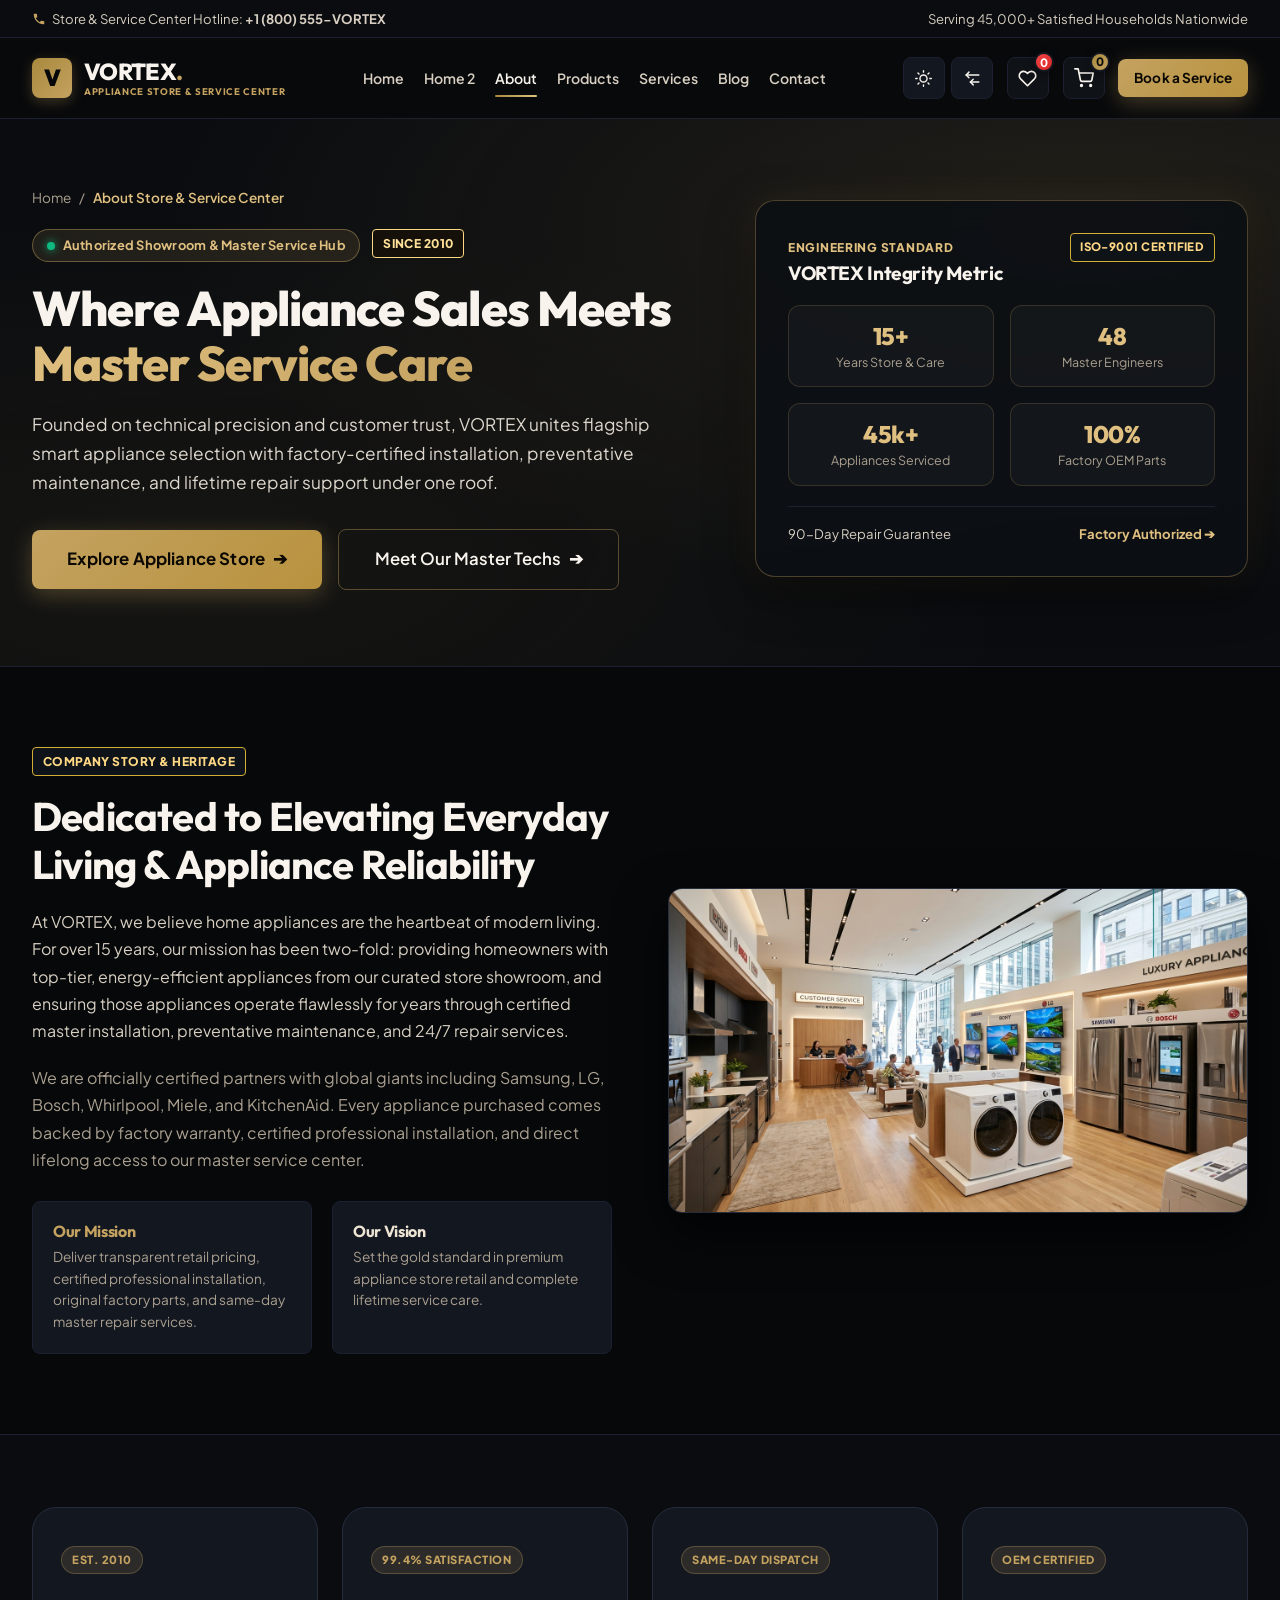
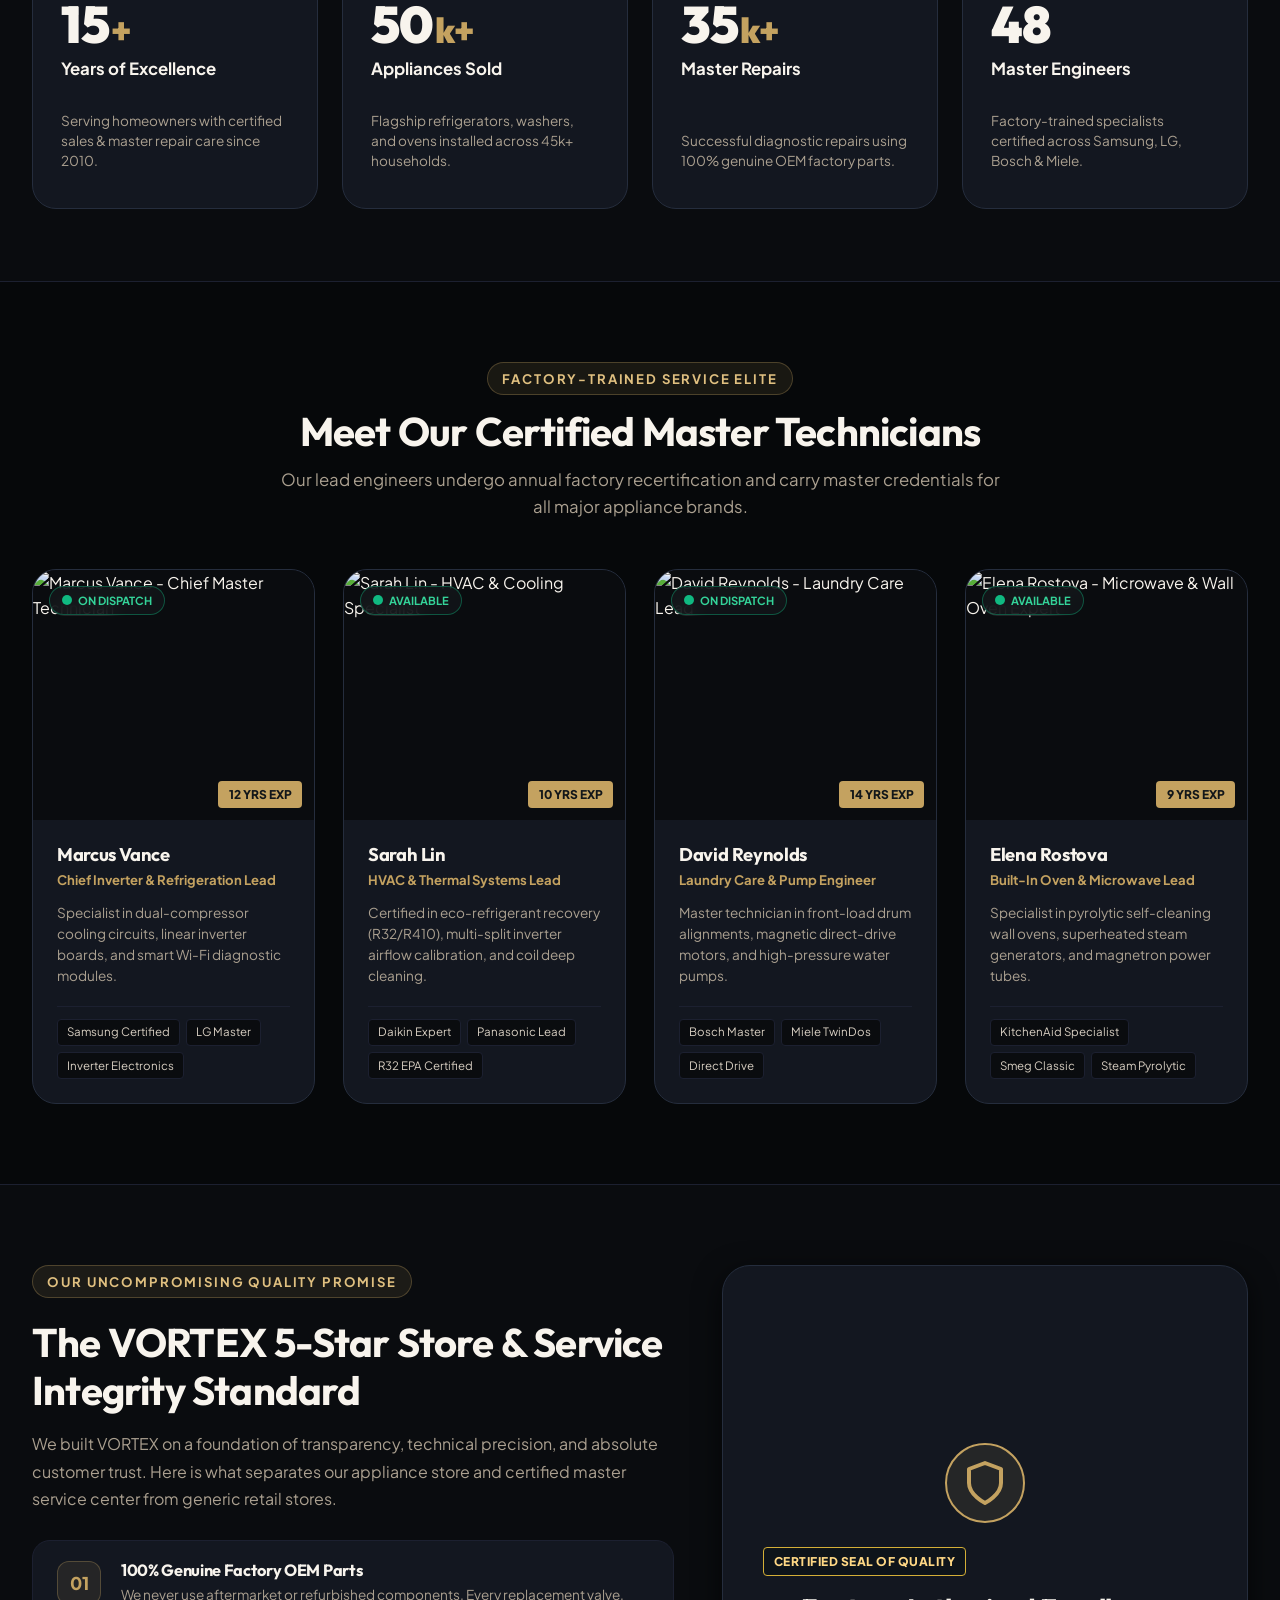
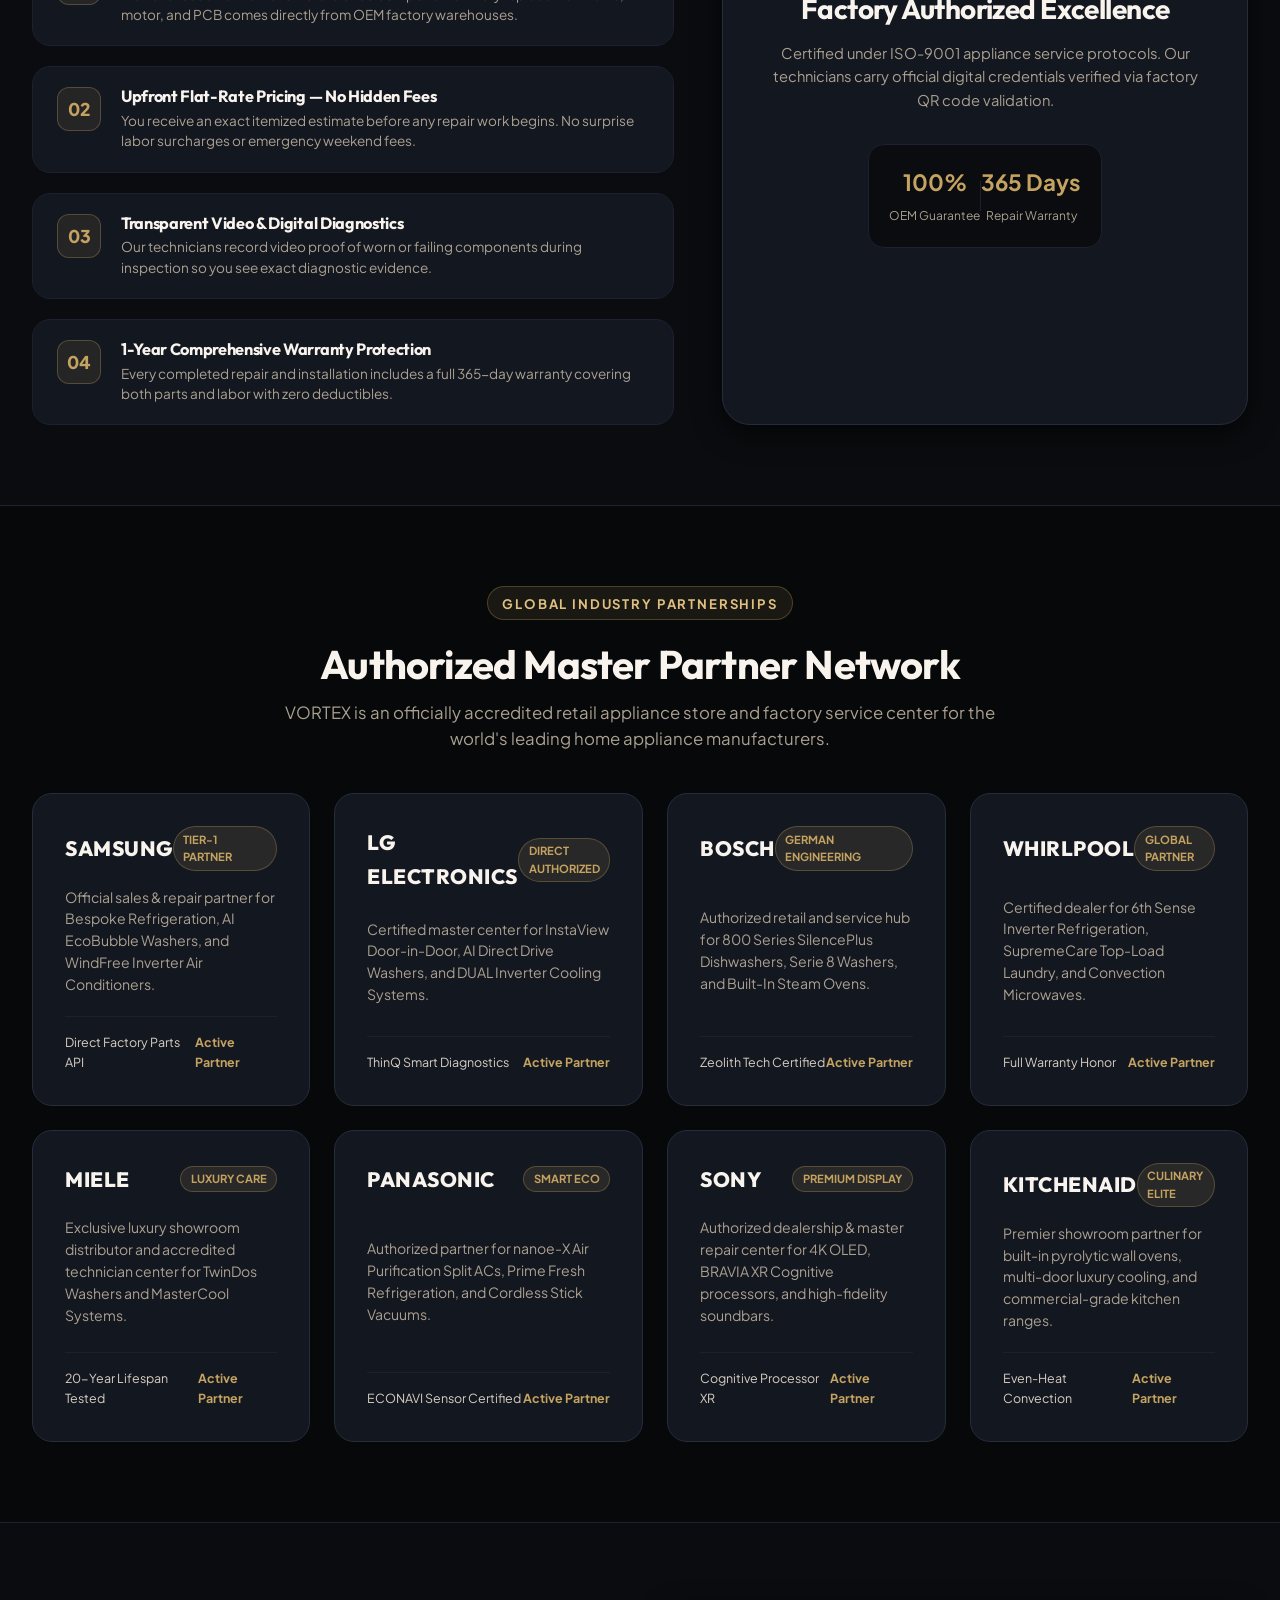
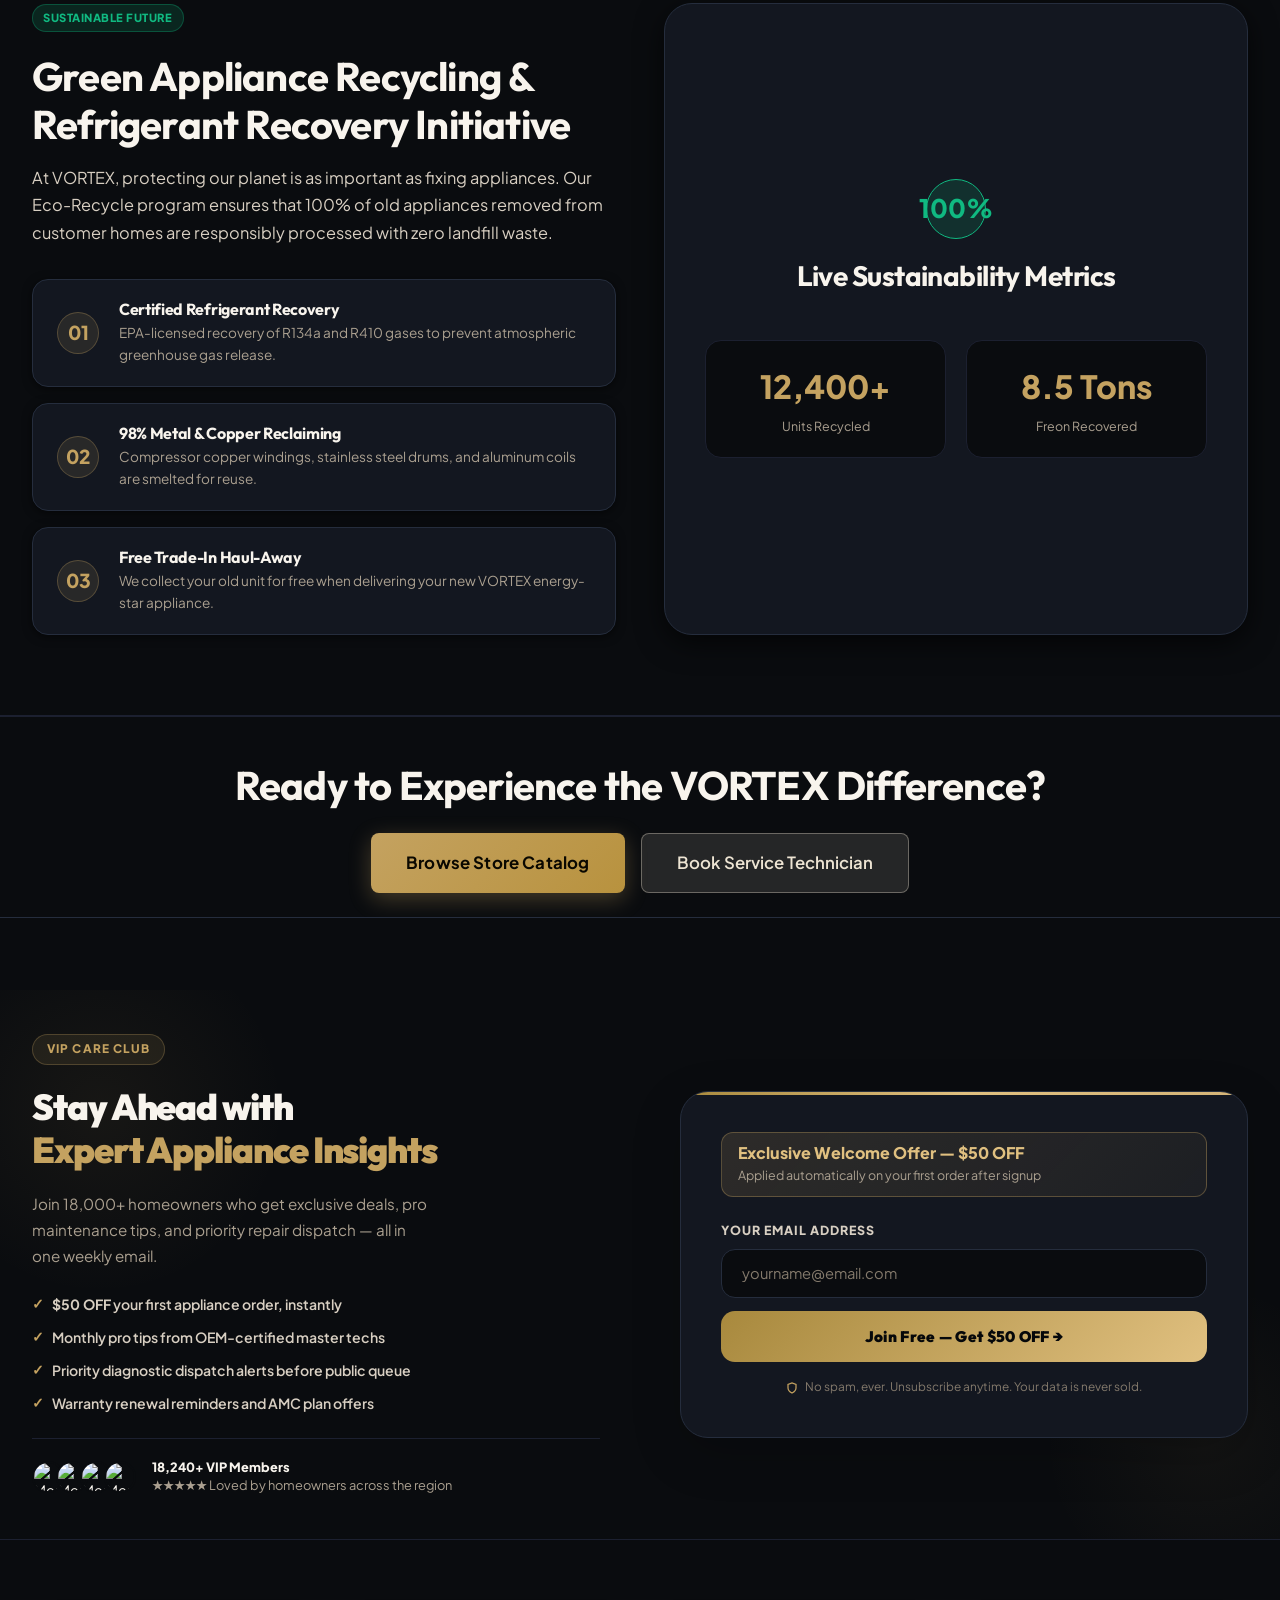
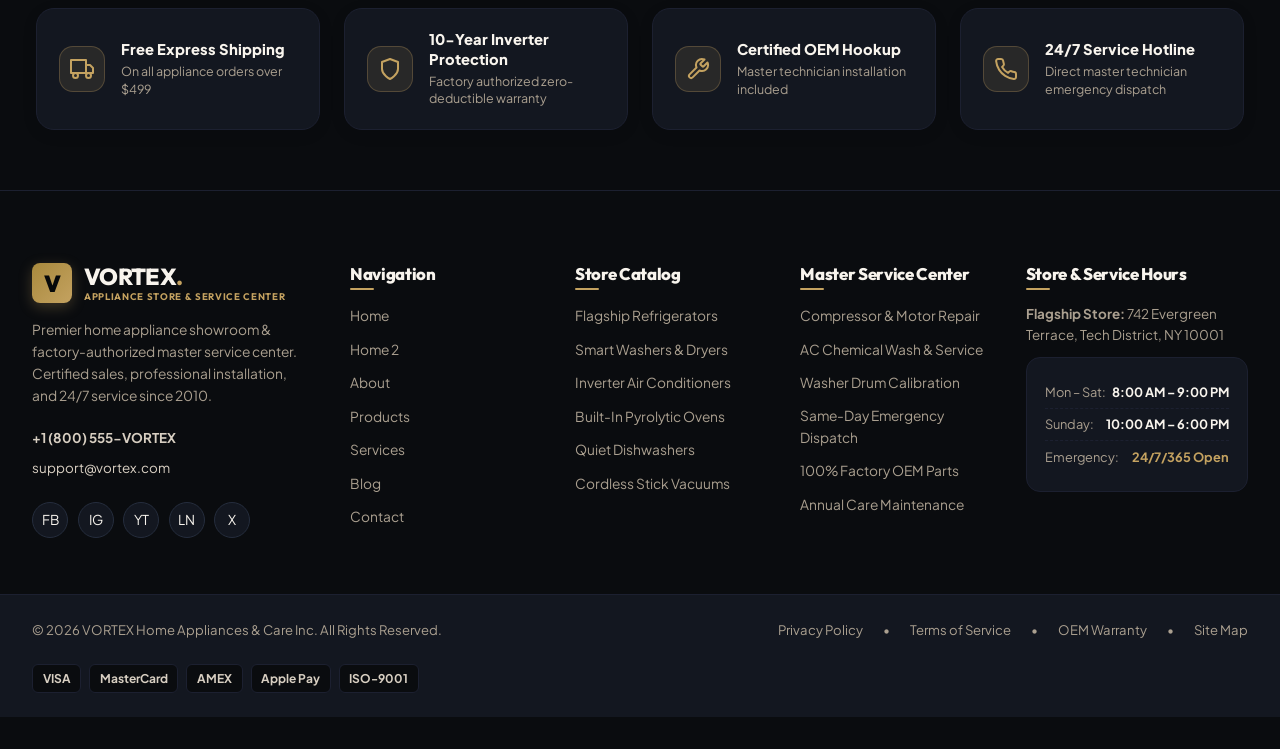
==== commit f5c9d783: "final commit" ====
--- a/about.html
+++ b/about.html
@@ -55,6 +55,13 @@
           <button class="btn-icon theme-toggle-btn" title="Toggle Theme" aria-label="Toggle Theme"></button>
           <button class="btn-icon dir-toggle-btn" title="Toggle Direction" aria-label="Toggle Direction"></button>
         </div>
+        <button class="header-wishlist-btn" id="header-wishlist-btn" onclick="openWishlistModal()" title="View Saved / Liked Appliances">
+          <svg width="19" height="19" fill="none" stroke="currentColor" stroke-width="2" stroke-linecap="round" stroke-linejoin="round" viewBox="0 0 24 24">
+            <path d="M20.84 4.61a5.5 5.5 0 0 0-7.78 0L12 5.67l-1.06-1.06a5.5 5.5 0 0 0-7.78 7.78l1.06 1.06L12 21.23l7.78-7.78 1.06-1.06a5.5 5.5 0 0 0 0-7.78z"/>
+          </svg>
+          <span class="wishlist-badge" id="header-wishlist-count">0</span>
+        </button>
+
         <a href="cart.html" class="header-cart-btn" id="header-cart-btn" title="View Shopping Cart">
           <svg width="20" height="20" fill="none" stroke="currentColor" stroke-width="2" stroke-linecap="round" stroke-linejoin="round" viewBox="0 0 24 24">
             <circle cx="9" cy="21" r="1"></circle>
@@ -81,6 +88,24 @@
         </div>
       </a>
       <button class="btn-icon" id="mobile-close-btn">✕</button>
+    </div>
+    <div class="mobile-drawer-quick-actions">
+      <button class="mobile-drawer-quick-btn" onclick="if(window.closeMobileNav)window.closeMobileNav(); if(window.openWishlistModal)window.openWishlistModal();" title="View Wishlist">
+        <svg width="18" height="18" fill="none" stroke="currentColor" stroke-width="2" stroke-linecap="round" stroke-linejoin="round" viewBox="0 0 24 24">
+          <path d="M20.84 4.61a5.5 5.5 0 0 0-7.78 0L12 5.67l-1.06-1.06a5.5 5.5 0 0 0-7.78 7.78l1.06 1.06L12 21.23l7.78-7.78 1.06-1.06a5.5 5.5 0 0 0 0-7.78z"/>
+        </svg>
+        <span>Wishlist</span>
+        <span class="mobile-drawer-badge wishlist-badge wishlist-counter" id="drawer-wishlist-count">0</span>
+      </button>
+      <a href="cart.html" class="mobile-drawer-quick-btn" title="View Shopping Cart">
+        <svg width="18" height="18" fill="none" stroke="currentColor" stroke-width="2" stroke-linecap="round" stroke-linejoin="round" viewBox="0 0 24 24">
+          <circle cx="9" cy="21" r="1"></circle>
+          <circle cx="20" cy="21" r="1"></circle>
+          <path d="M1 1h4l2.68 13.39a2 2 0 0 0 2 1.61h9.72a2 2 0 0 0 2-1.61L23 6H6"></path>
+        </svg>
+        <span>Cart</span>
+        <span class="mobile-drawer-badge cart-badge cart-counter" id="drawer-cart-count">0</span>
+      </a>
     </div>
     <div class="mobile-nav-links">
       <a href="index.html" class="mobile-nav-link">Home</a>
--- a/css/styles.css
+++ b/css/styles.css
@@ -529,6 +529,98 @@
   border-bottom: 1px solid var(--border-subtle);
   margin-bottom: 1.25rem;
   flex-shrink: 0;
+}
+
+/* Mobile Drawer Quick Actions: Wishlist & Cart */
+.mobile-drawer-quick-actions {
+  display: grid;
+  grid-template-columns: 1fr 1fr;
+  gap: 0.65rem;
+  margin-bottom: 1.25rem;
+  padding-bottom: 1rem;
+  border-bottom: 1px solid var(--border-subtle);
+  flex-shrink: 0;
+}
+
+.mobile-drawer-quick-btn {
+  display: inline-flex;
+  align-items: center;
+  justify-content: center;
+  gap: 0.5rem;
+  padding: 0.75rem 0.6rem;
+  background: var(--bg-tertiary);
+  border: 1px solid var(--border-subtle);
+  border-radius: var(--radius-sm);
+  color: var(--text-primary);
+  text-decoration: none;
+  font-size: 0.88rem;
+  font-weight: 600;
+  cursor: pointer;
+  transition: all var(--transition-fast);
+  box-sizing: border-box;
+  font-family: inherit;
+}
+
+.mobile-drawer-quick-btn:hover,
+.mobile-drawer-quick-btn:active {
+  background: rgba(196, 162, 96, 0.12);
+  border-color: var(--accent-teal);
+  color: var(--accent-teal);
+}
+
+.mobile-drawer-quick-btn svg {
+  flex-shrink: 0;
+}
+
+.mobile-drawer-badge {
+  display: inline-flex;
+  align-items: center;
+  justify-content: center;
+  min-width: 20px;
+  height: 20px;
+  padding: 0 6px;
+  font-size: 0.72rem;
+  font-weight: 700;
+  border-radius: 999px;
+  line-height: 1;
+}
+
+.mobile-drawer-badge.wishlist-badge {
+  position: static;
+  background: #ef4444;
+  color: #ffffff;
+  box-shadow: none;
+  border: none;
+}
+
+.mobile-drawer-badge.cart-badge {
+  position: static;
+  background: var(--accent-teal);
+  color: #0a0c10;
+  box-shadow: none;
+  border: none;
+}
+
+html[data-theme="light"] .mobile-drawer-quick-btn {
+  background: #f7f3ec;
+  border-color: rgba(184, 146, 46, 0.3);
+  color: #2a241b;
+}
+
+html[data-theme="light"] .mobile-drawer-quick-btn:hover {
+  background: #ede6d8;
+  border-color: #b8922e;
+  color: #8c6d1f;
+}
+
+html[data-theme="light"] .mobile-drawer-badge.wishlist-badge {
+  background: #ef4444;
+  color: #ffffff;
+}
+
+html[data-theme="light"] .mobile-drawer-badge.cart-badge {
+  background: #b8922e;
+  color: #ffffff;
 }
 
 .mobile-nav-links {
@@ -1907,7 +1999,7 @@
 
 .brands-logo-grid {
   display: grid;
-  grid-template-columns: repeat(auto-fit, minmax(140px, 1fr));
+  grid-template-columns: repeat(4, 1fr);
   gap: 1.5rem;
   margin-bottom: 4rem;
 }
@@ -3791,6 +3883,155 @@
   transform: translateX(-420px);
 }
 
+/* ==============================================================
+   RESPONSIVE MODAL DIALOGS (Enquiry, Wishlist, Compare)
+   ============================================================== */
+.modal-dialog-box {
+  background: var(--bg-card);
+  border: 1px solid var(--border-medium);
+  border-radius: var(--radius-lg);
+  width: min(94%, 560px);
+  max-height: 90vh;
+  max-height: 90dvh;
+  overflow-y: auto;
+  overflow-x: hidden;
+  margin: 4vh auto;
+  padding: 1.75rem;
+  position: relative;
+  box-shadow: var(--shadow-lg);
+  box-sizing: border-box;
+}
+
+.modal-dialog-header {
+  display: flex;
+  justify-content: space-between;
+  align-items: flex-start;
+  margin-bottom: 1.25rem;
+  border-bottom: 1px solid var(--border-subtle);
+  padding-bottom: 1rem;
+}
+
+.modal-product-preview {
+  display: flex;
+  gap: 1rem;
+  align-items: center;
+  background: var(--bg-tertiary);
+  border: 1px solid var(--border-subtle);
+  border-radius: var(--radius-md);
+  padding: 0.85rem;
+  margin-bottom: 1.25rem;
+  box-sizing: border-box;
+}
+
+.modal-product-img {
+  width: 60px;
+  height: 60px;
+  object-fit: contain;
+  border-radius: 6px;
+  background: var(--bg-card);
+  flex-shrink: 0;
+}
+
+.modal-two-col {
+  display: grid;
+  grid-template-columns: 1fr 1fr;
+  gap: 1rem;
+  margin-bottom: 1rem;
+}
+
+.modal-btn-row {
+  display: flex;
+  gap: 0.75rem;
+  margin-top: 0.5rem;
+}
+
+.modal-btn-row .btn {
+  text-align: center;
+  justify-content: center;
+}
+
+.wishlist-modal-dialog {
+  background: var(--bg-card);
+  border: 1px solid var(--border-medium);
+  border-radius: var(--radius-lg);
+  width: min(94%, 680px);
+  max-height: 88vh;
+  max-height: 88dvh;
+  overflow-y: auto;
+  overflow-x: hidden;
+  margin: 4vh auto;
+  padding: 1.75rem;
+  position: relative;
+  box-shadow: var(--shadow-lg);
+  box-sizing: border-box;
+}
+
+@media (max-width: 580px) {
+  .modal-dialog-box {
+    width: 95% !important;
+    padding: 1.25rem 1rem !important;
+    margin: 2.5vh auto !important;
+    border-radius: var(--radius-md) !important;
+  }
+
+  .modal-two-col {
+    grid-template-columns: 1fr !important;
+    gap: 0.85rem !important;
+  }
+
+  .modal-btn-row {
+    flex-direction: column !important;
+    gap: 0.65rem !important;
+  }
+
+  .modal-btn-row .btn {
+    width: 100% !important;
+    font-size: 0.9rem !important;
+    padding: 0.75rem 1rem !important;
+  }
+
+  .wishlist-modal-dialog {
+    width: 95% !important;
+    padding: 1.25rem 0.85rem !important;
+    margin: 2.5vh auto !important;
+  }
+
+  .wishlist-item-card {
+    flex-direction: column !important;
+    align-items: flex-start !important;
+    gap: 0.75rem !important;
+  }
+
+  .wishlist-item-actions {
+    width: 100% !important;
+    flex-direction: row !important;
+  }
+
+  .wishlist-item-actions .btn {
+    flex: 1 !important;
+  }
+
+  .wishlist-footer-row {
+    flex-direction: column !important;
+    gap: 0.65rem !important;
+  }
+
+  .wishlist-footer-row .btn {
+    width: 100% !important;
+  }
+}
+
+@media (max-width: 380px) {
+  .modal-dialog-box {
+    width: 96% !important;
+    padding: 1rem 0.85rem !important;
+  }
+
+  .modal-dialog-header h3 {
+    font-size: 1.15rem !important;
+  }
+}
+
 .drawer-header {
   display: flex;
   align-items: center;
@@ -4454,7 +4695,9 @@
     gap: 0.35rem !important;
   }
 
-  .header-cta {
+  .header-cta,
+  .header-wishlist-btn,
+  .header-cart-btn {
     display: none !important;
   }
 
@@ -8336,7 +8579,7 @@
   }
 
   .brands-logo-grid {
-    grid-template-columns: repeat(3, 1fr);
+    grid-template-columns: repeat(2, 1fr);
     gap: 0.75rem;
     margin-bottom: 2.5rem;
   }
@@ -10408,7 +10651,9 @@
     justify-content: center !important;
     border-radius: 8px !important;
   }
-  .header-cta {
+  .header-cta,
+  .header-wishlist-btn,
+  .header-cart-btn {
     display: none !important;
   }
 
@@ -10537,6 +10782,38 @@
   border-color: rgba(196, 162, 96, 0.5);
   color: var(--accent-teal-light);
   transform: translateY(-2px);
+}
+
+.header-wishlist-btn {
+  position: relative;
+  display: inline-flex;
+  align-items: center;
+  justify-content: center;
+  width: 42px;
+  height: 42px;
+  border-radius: var(--radius-md);
+  background: var(--bg-tertiary);
+  border: 1px solid var(--border-subtle);
+  color: var(--text-primary);
+  transition: all var(--transition-fast);
+  cursor: pointer;
+  text-decoration: none;
+}
+
+.header-wishlist-btn:hover {
+  background: rgba(239, 68, 68, 0.15);
+  border-color: rgba(239, 68, 68, 0.45);
+  color: #ef4444;
+  transform: translateY(-2px);
+}
+
+.header-wishlist-btn svg {
+  transition: transform var(--transition-fast);
+}
+
+.header-wishlist-btn:hover svg {
+  transform: scale(1.1);
+  fill: rgba(239, 68, 68, 0.25);
 }
 
 .cart-badge {
@@ -10558,10 +10835,46 @@
   border: 2px solid var(--bg-card);
 }
 
+.wishlist-badge {
+  position: absolute;
+  top: -6px;
+  right: -6px;
+  background: linear-gradient(135deg, #ef4444, #dc2626);
+  color: #ffffff;
+  font-size: 0.72rem;
+  font-weight: 800;
+  min-width: 20px;
+  height: 20px;
+  border-radius: 10px;
+  display: inline-flex;
+  align-items: center;
+  justify-content: center;
+  padding: 0 4px;
+  box-shadow: 0 2px 8px rgba(0, 0, 0, 0.45);
+  border: 2px solid var(--bg-card);
+}
+
 html[data-theme="light"] .header-cart-btn {
   background: #f7f3ec;
   border-color: rgba(184, 146, 46, 0.3);
   color: #2a241b;
+}
+
+html[data-theme="light"] .header-wishlist-btn {
+  background: #f7f3ec;
+  border-color: rgba(184, 146, 46, 0.3);
+  color: #2a241b;
+}
+
+html[data-theme="light"] .header-wishlist-btn:hover {
+  border-color: rgba(239, 68, 68, 0.45);
+  color: #ef4444;
+}
+
+html[data-theme="light"] .wishlist-badge {
+  background: #ef4444;
+  color: #ffffff;
+  border-color: #ffffff;
 }
 
 html[data-theme="light"] .cart-badge {
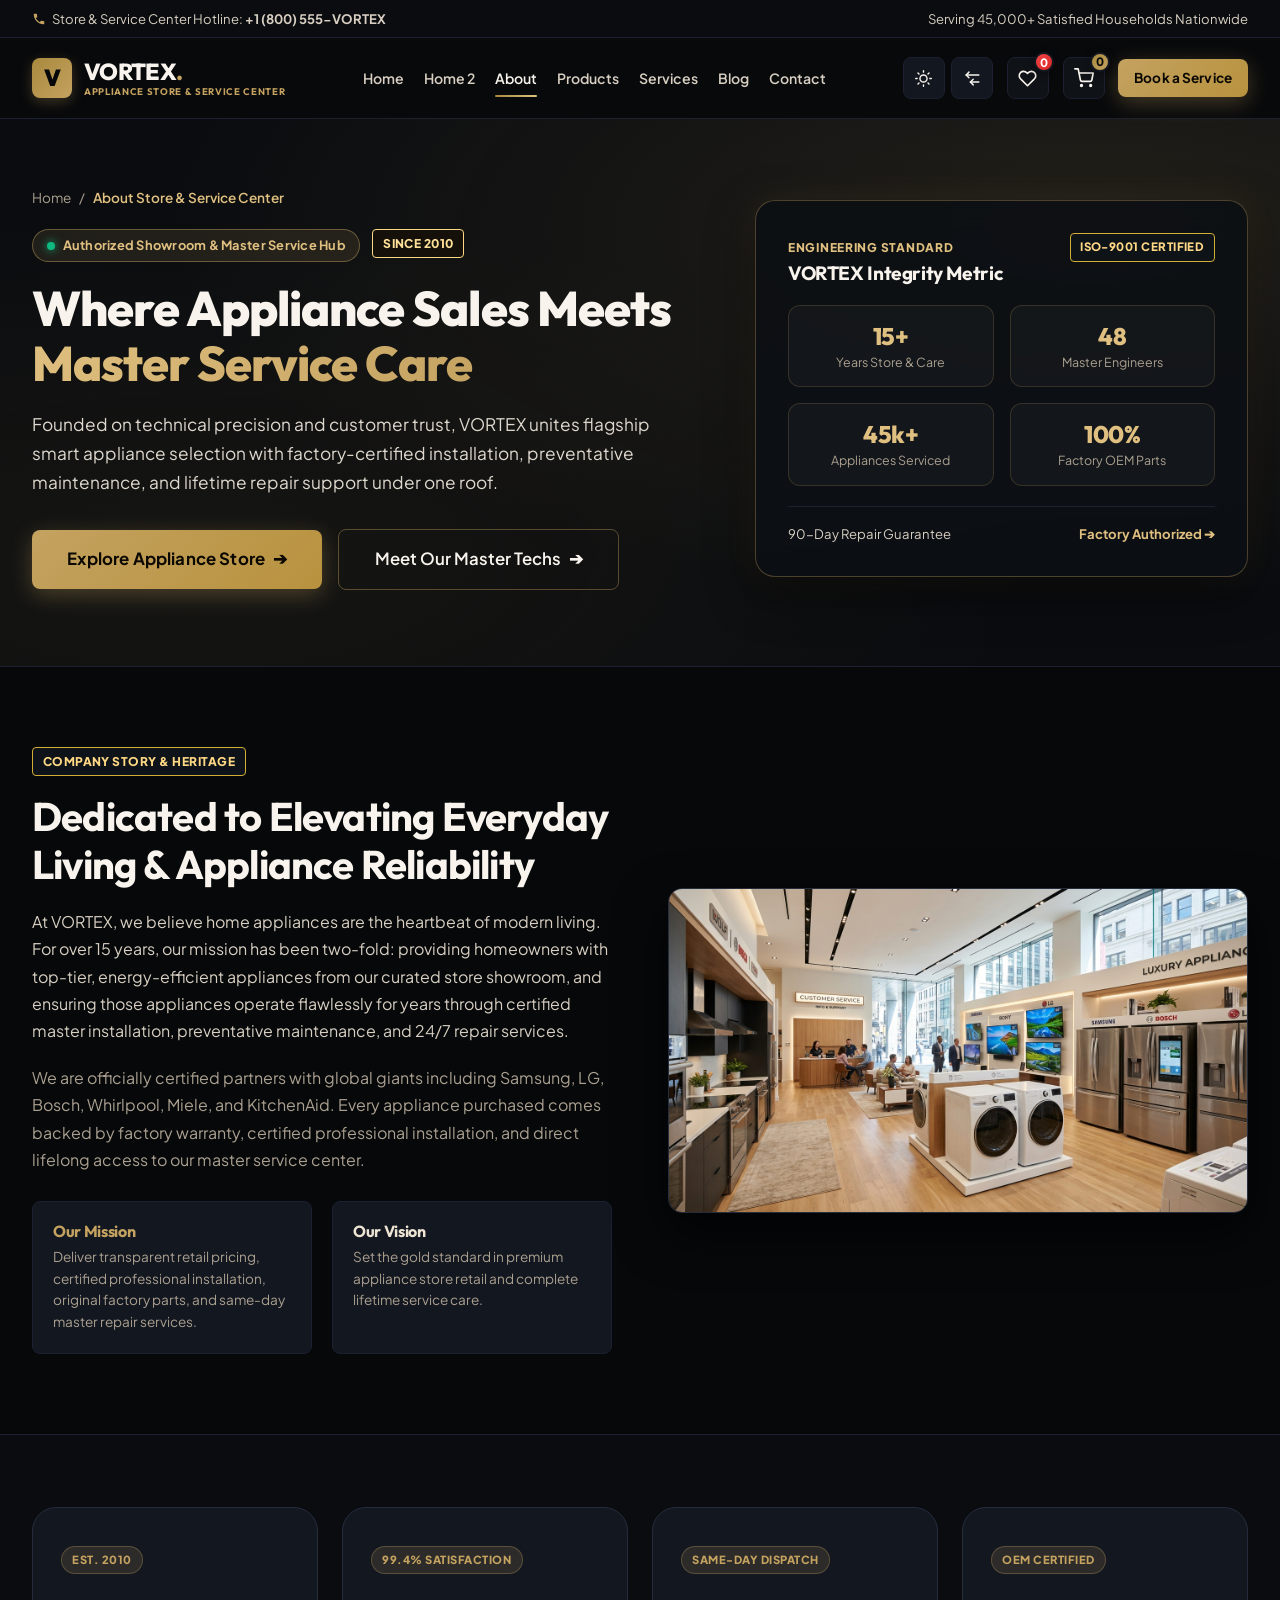
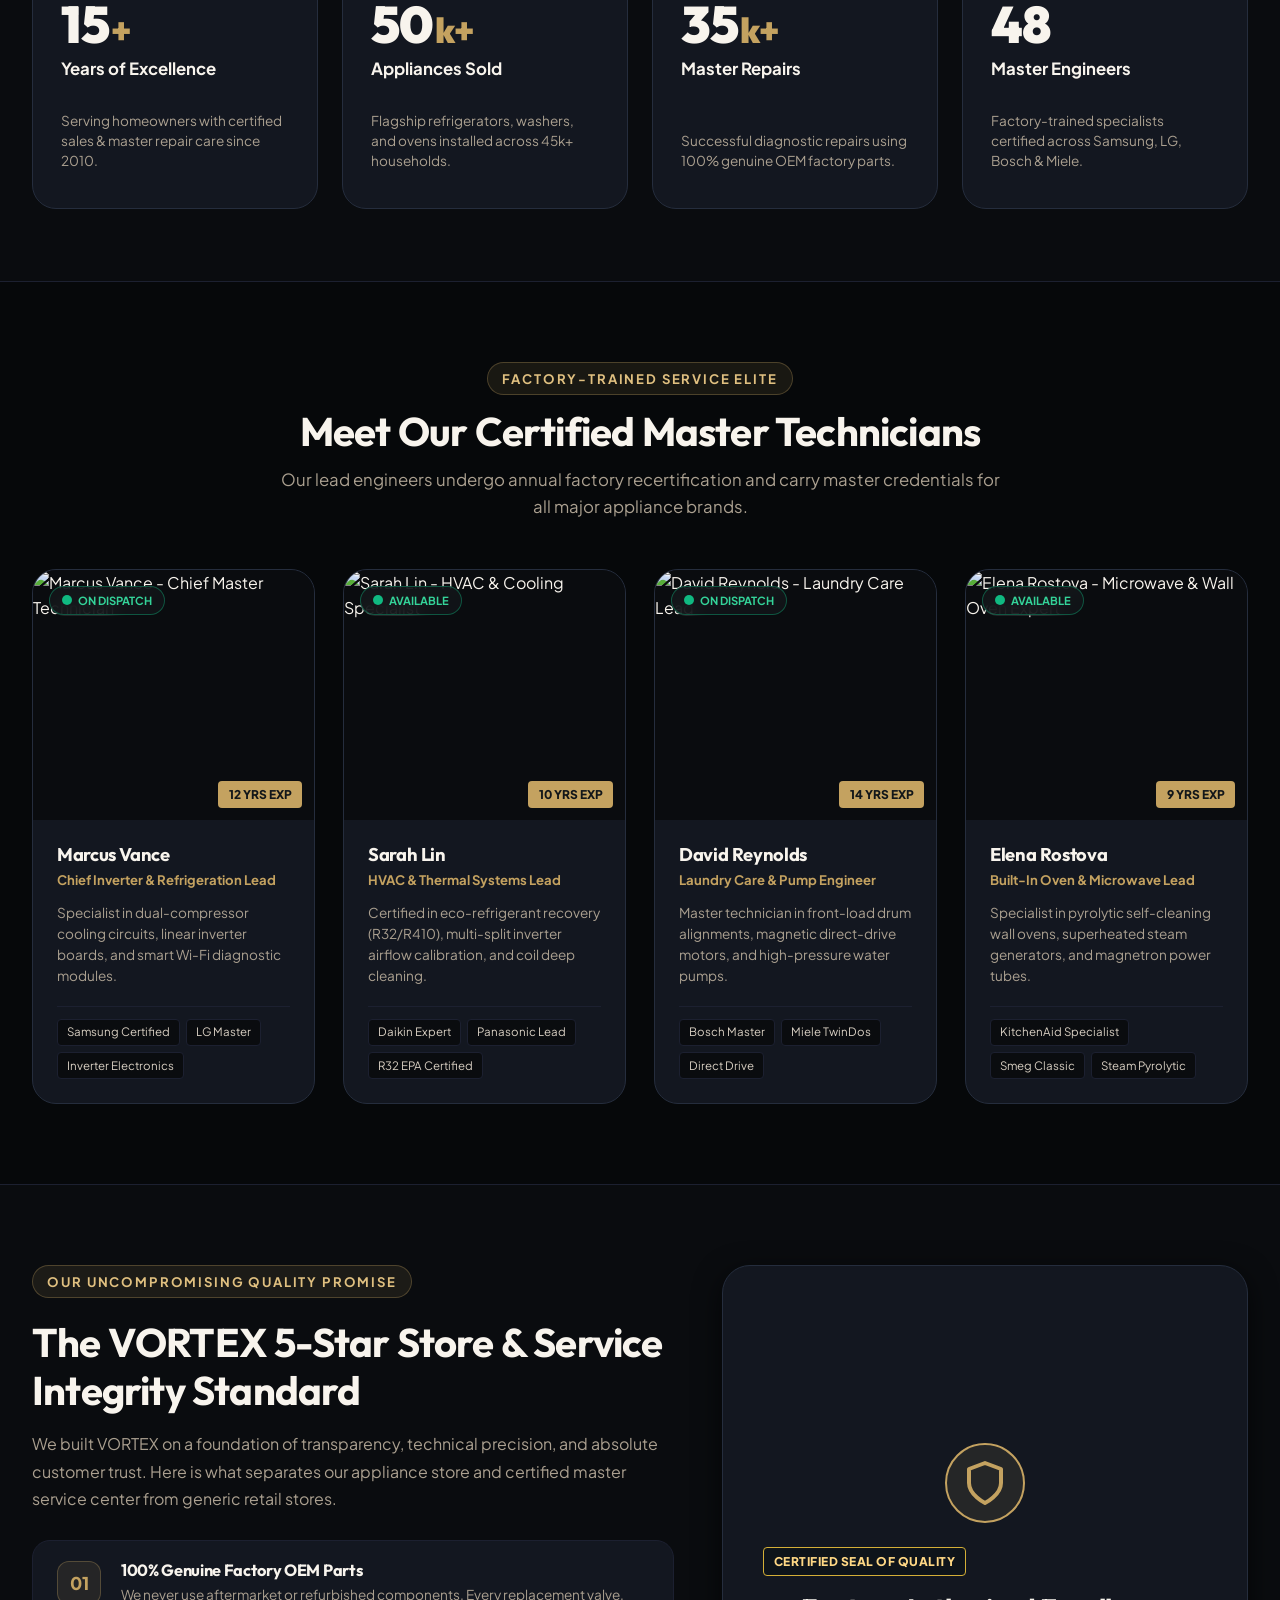
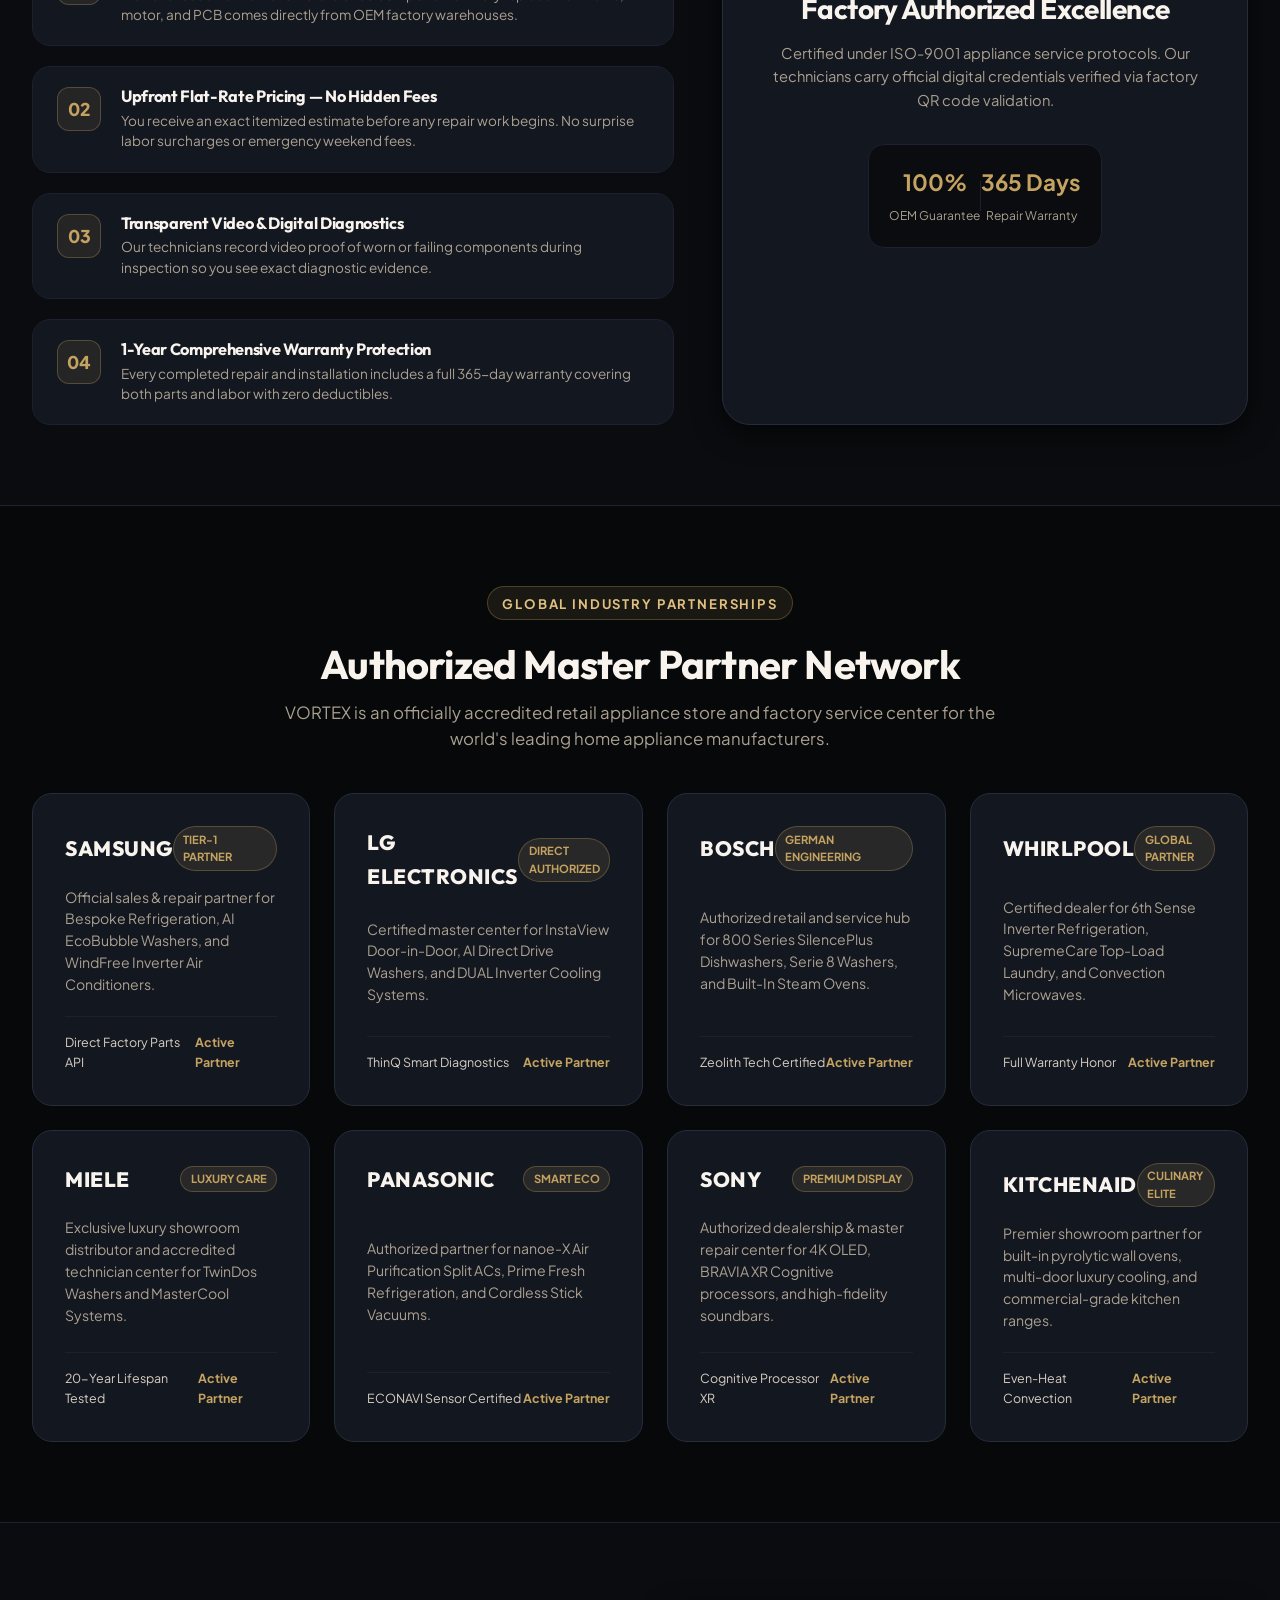
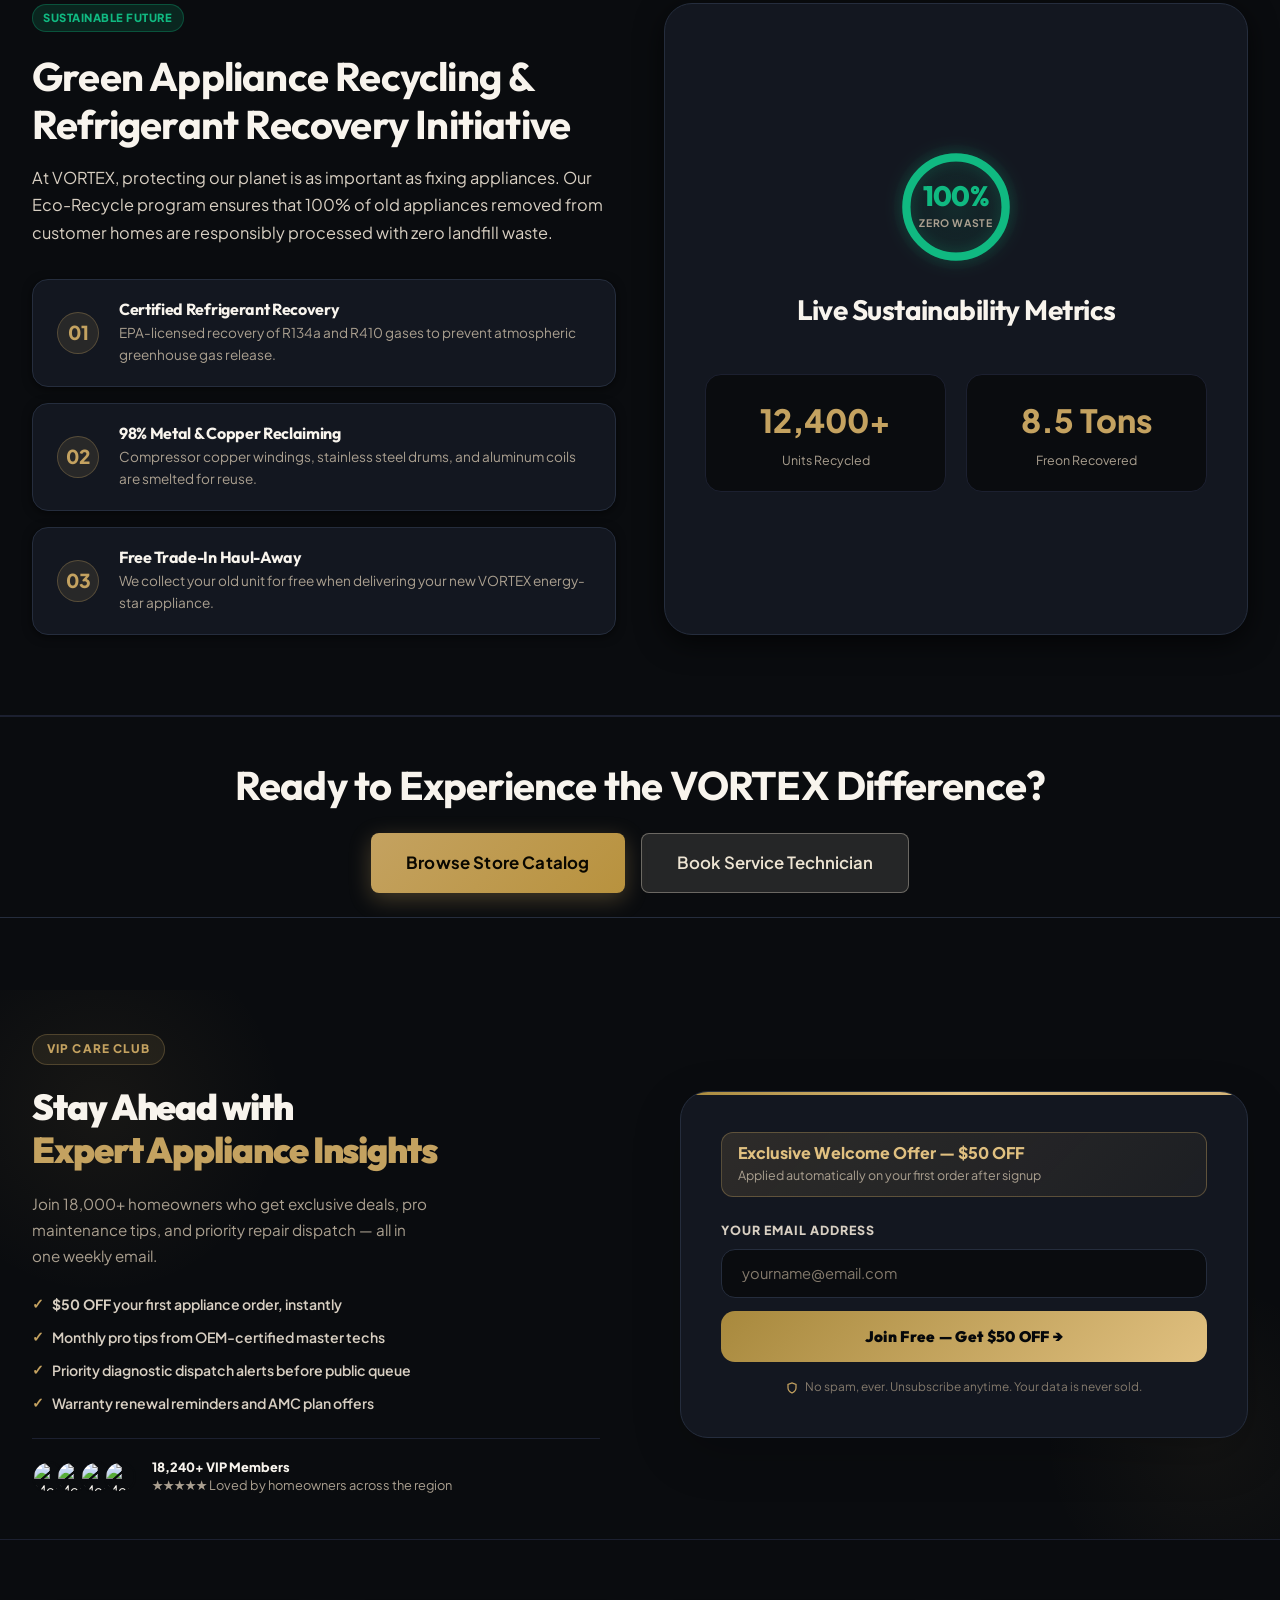
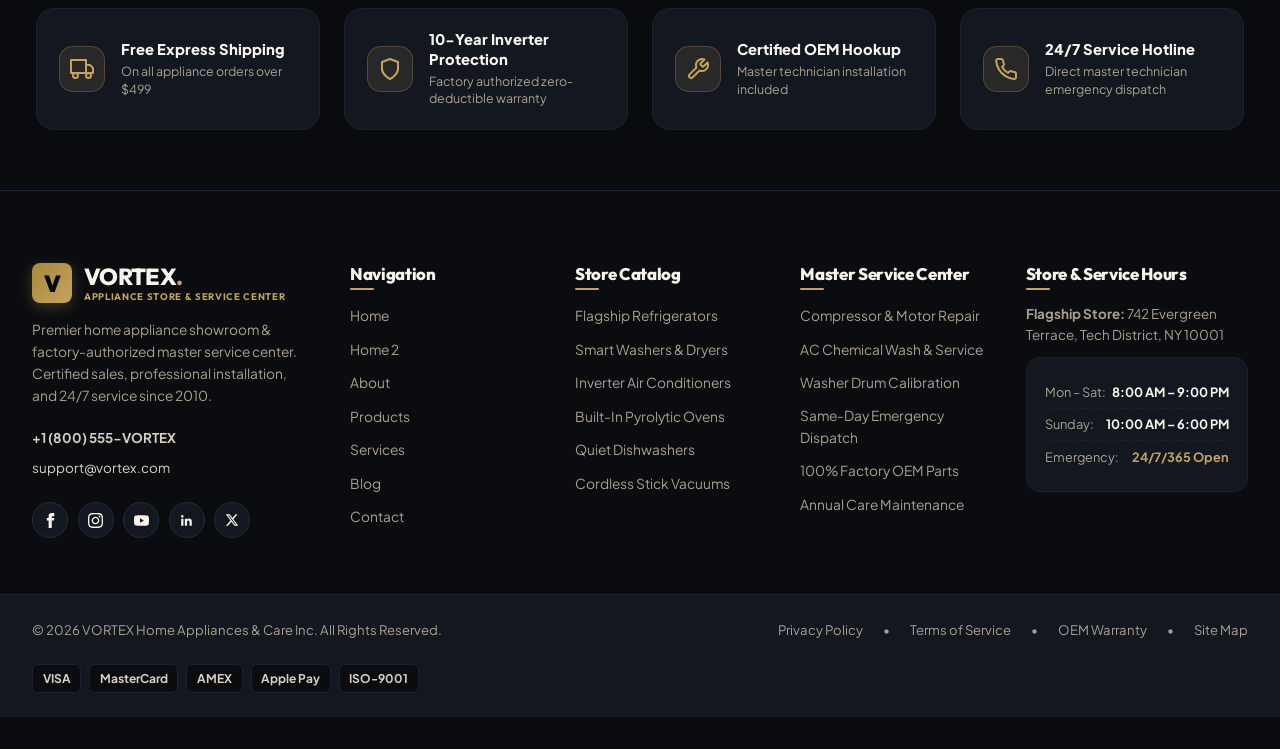
==== commit db6d6af0: "final commit" ====
--- a/about.html
+++ b/about.html
@@ -595,8 +595,15 @@
         </div>
 
         <div class="eco-metrics-card">
-          <div style="width:60px; height:60px; border-radius:50%; background:rgba(16,185,129,0.15); border:1.5px solid #10b981; color:#10b981; display:flex; align-items:center; justify-content:center; margin:0 auto 1.25rem; font-size:1.6rem; font-weight:800;">
-            100%
+          <div class="eco-gauge-wrapper">
+            <svg class="eco-gauge-svg" viewBox="0 0 120 120" aria-hidden="true">
+              <circle class="eco-gauge-track" cx="60" cy="60" r="48"></circle>
+              <circle class="eco-gauge-progress" cx="60" cy="60" r="48"></circle>
+            </svg>
+            <div class="eco-gauge-content">
+              <span class="eco-gauge-val">100%</span>
+              <span class="eco-gauge-lbl">Zero Waste</span>
+            </div>
           </div>
           <h3 class="heading-md" style="margin-bottom:1rem;">Live Sustainability Metrics</h3>
           
@@ -764,11 +771,21 @@
               <div class="contact-pill-item">support@vortex.com</div>
             </div>
             <div class="social-links-row">
-              <a href="https://facebook.com/vortexappliances" target="_blank" rel="noopener noreferrer" class="social-icon-btn" title="Facebook">FB</a>
-              <a href="https://instagram.com/vortexappliances" target="_blank" rel="noopener noreferrer" class="social-icon-btn" title="Instagram">IG</a>
-              <a href="https://youtube.com/@vortexappliances" target="_blank" rel="noopener noreferrer" class="social-icon-btn" title="YouTube">YT</a>
-              <a href="https://linkedin.com/company/vortex-appliances" target="_blank" rel="noopener noreferrer" class="social-icon-btn" title="LinkedIn">LN</a>
-              <a href="https://x.com/vortexcare" target="_blank" rel="noopener noreferrer" class="social-icon-btn" title="Twitter / X">X</a>
+              <a href="https://facebook.com/vortexappliances" target="_blank" rel="noopener noreferrer" class="social-icon-btn" title="Facebook" aria-label="Facebook">
+                <svg width="15" height="15" viewBox="0 0 24 24" fill="currentColor" aria-hidden="true"><path d="M9 8H6v4h3v12h5V12h3.642L18 8h-4V6.333C14 5.374 14.5 5 15.5 5H18V0h-3.808C10.596 0 9 1.583 9 4.615V8z"/></svg>
+              </a>
+              <a href="https://instagram.com/vortexappliances" target="_blank" rel="noopener noreferrer" class="social-icon-btn" title="Instagram" aria-label="Instagram">
+                <svg width="15" height="15" viewBox="0 0 24 24" fill="currentColor" aria-hidden="true"><path d="M12 2.163c3.204 0 3.584.012 4.85.07 3.252.148 4.771 1.691 4.919 4.919.058 1.265.069 1.645.069 4.849 0 3.205-.012 3.584-.069 4.849-.149 3.225-1.664 4.771-4.919 4.919-1.266.058-1.644.07-4.85.07-3.204 0-3.584-.012-4.849-.07-3.26-.149-4.771-1.699-4.919-4.92-.058-1.265-.07-1.644-.07-4.849 0-3.204.013-3.583.07-4.849.149-3.227 1.664-4.771 4.919-4.919 1.266-.057 1.645-.069 4.849-.069zm0-2.163c-3.259 0-3.667.014-4.947.072-4.358.2-6.78 2.618-6.98 6.98-.059 1.281-.073 1.689-.073 4.948 0 3.259.014 3.668.072 4.948.2 4.358 2.618 6.78 6.98 6.98 1.281.058 1.689.072 4.948.072 3.259 0 3.668-.014 4.948-.072 4.354-.2 6.782-2.618 6.979-6.98.059-1.28.073-1.689.073-4.948 0-3.259-.014-3.667-.072-4.947-.196-4.354-2.617-6.78-6.979-6.98-1.281-.059-1.69-.073-4.949-.073zm0 5.838c-3.403 0-6.162 2.759-6.162 6.162s2.759 6.163 6.162 6.163 6.162-2.759 6.162-6.163c0-3.403-2.759-6.162-6.162-6.162zm0 10.162c-2.209 0-4-1.79-4-4 0-2.209 1.791-4 4-4s4 1.791 4 4c0 2.21-1.791 4-4 4zm6.406-11.845c-.796 0-1.441.645-1.441 1.44s.645 1.44 1.441 1.44c.795 0 1.439-.645 1.439-1.44s-.644-1.44-1.439-1.44z"/></svg>
+              </a>
+              <a href="https://youtube.com/@vortexappliances" target="_blank" rel="noopener noreferrer" class="social-icon-btn" title="YouTube" aria-label="YouTube">
+                <svg width="15" height="15" viewBox="0 0 24 24" fill="currentColor" aria-hidden="true"><path d="M23.498 6.186a3.016 3.016 0 0 0-2.122-2.136C19.505 3.545 12 3.545 12 3.545s-7.505 0-9.377.505A3.017 3.017 0 0 0 .502 6.186C0 8.07 0 12 0 12s0 3.93.502 5.814a3.016 3.016 0 0 0 2.122 2.136c1.871.505 9.376.505 9.376.505s7.505 0 9.377-.505a3.015 3.015 0 0 0 2.122-2.136C24 15.93 24 12 24 12s0-3.93-.502-5.814zM9.545 15.568V8.432L15.818 12l-6.273 3.568z"/></svg>
+              </a>
+              <a href="https://linkedin.com/company/vortex-appliances" target="_blank" rel="noopener noreferrer" class="social-icon-btn" title="LinkedIn" aria-label="LinkedIn">
+                <svg width="15" height="15" viewBox="0 0 24 24" fill="currentColor" aria-hidden="true"><path d="M20.447 20.452h-3.554v-5.569c0-1.328-.027-3.037-1.852-3.037-1.853 0-2.136 1.445-2.136 2.939v5.667H9.351V9h3.414v1.561h.046c.477-.9 1.637-1.85 3.37-1.85 3.601 0 4.267 2.37 4.267 5.455v6.286zM5.337 7.433c-1.144 0-2.063-.926-2.063-2.065 0-1.138.92-2.063 2.063-2.063 1.14 0 2.064.925 2.064 2.063 0 1.139-.925 2.065-2.064 2.065zm1.782 13.019H3.555V9h3.564v11.452z"/></svg>
+              </a>
+              <a href="https://x.com/vortexcare" target="_blank" rel="noopener noreferrer" class="social-icon-btn" title="X (Twitter)" aria-label="X (Twitter)">
+                <svg width="14" height="14" viewBox="0 0 24 24" fill="currentColor" aria-hidden="true"><path d="M18.244 2.25h3.308l-7.227 8.26 8.502 11.24H16.17l-5.214-6.817L4.99 21.75H1.68l7.73-8.835L1.254 2.25H8.08l4.713 6.231zm-1.161 17.52h1.833L7.084 4.126H5.117z"/></svg>
+              </a>
             </div>
           </div>
 
--- a/css/styles.css
+++ b/css/styles.css
@@ -6818,6 +6818,99 @@
   width: 100%;
 }
 
+/* --- Eco Sustainability Circular Gauge --- */
+.eco-gauge-wrapper {
+  position: relative;
+  width: 124px;
+  height: 124px;
+  margin: 0 auto 1.5rem auto;
+  display: flex;
+  align-items: center;
+  justify-content: center;
+  background: radial-gradient(circle, rgba(16, 185, 129, 0.12) 0%, rgba(16, 185, 129, 0.02) 65%, transparent 100%);
+  border-radius: 50%;
+}
+
+.eco-gauge-svg {
+  position: absolute;
+  top: 0;
+  left: 0;
+  width: 100%;
+  height: 100%;
+  transform: rotate(-90deg);
+  filter: drop-shadow(0 0 8px rgba(16, 185, 129, 0.35));
+}
+
+.eco-gauge-track {
+  fill: none;
+  stroke: rgba(16, 185, 129, 0.16);
+  stroke-width: 8;
+}
+
+.eco-gauge-progress {
+  fill: none;
+  stroke: #10b981;
+  stroke-width: 8;
+  stroke-linecap: round;
+  stroke-dasharray: 301.6;
+  stroke-dashoffset: 0;
+  animation: ecoGaugeAnimate 1.2s cubic-bezier(0.22, 1, 0.36, 1) forwards;
+}
+
+@keyframes ecoGaugeAnimate {
+  from {
+    stroke-dashoffset: 301.6;
+  }
+  to {
+    stroke-dashoffset: 0;
+  }
+}
+
+.eco-gauge-content {
+  position: relative;
+  z-index: 2;
+  display: flex;
+  flex-direction: column;
+  align-items: center;
+  justify-content: center;
+  text-align: center;
+  pointer-events: none;
+}
+
+.eco-gauge-val {
+  font-family: var(--font-heading);
+  font-size: 1.75rem;
+  font-weight: 800;
+  color: #10b981;
+  line-height: 1;
+  letter-spacing: -0.02em;
+}
+
+.eco-gauge-lbl {
+  font-size: 0.65rem;
+  font-weight: 700;
+  text-transform: uppercase;
+  letter-spacing: 0.06em;
+  color: var(--text-muted);
+  margin-top: 5px;
+}
+
+html[data-theme="light"] .eco-gauge-track {
+  stroke: rgba(16, 185, 129, 0.2);
+}
+
+html[data-theme="light"] .eco-gauge-progress {
+  stroke: #059669;
+}
+
+html[data-theme="light"] .eco-gauge-val {
+  color: #059669;
+}
+
+html[data-theme="light"] .eco-gauge-lbl {
+  color: #4b5563;
+}
+
 /* Responsive query for About Page sections */
 @media (max-width: 1024px) {
   .about-stats-grid { grid-template-columns: repeat(2, 1fr); }
@@ -7464,6 +7557,16 @@
   transform: translateY(-3px);
 }
 
+.social-icon-btn svg {
+  display: block;
+  pointer-events: none;
+  transition: transform 0.25s ease;
+}
+
+.social-icon-btn:hover svg {
+  transform: scale(1.12);
+}
+
 .footer-nav-list {
   list-style: none;
   padding: 0;
